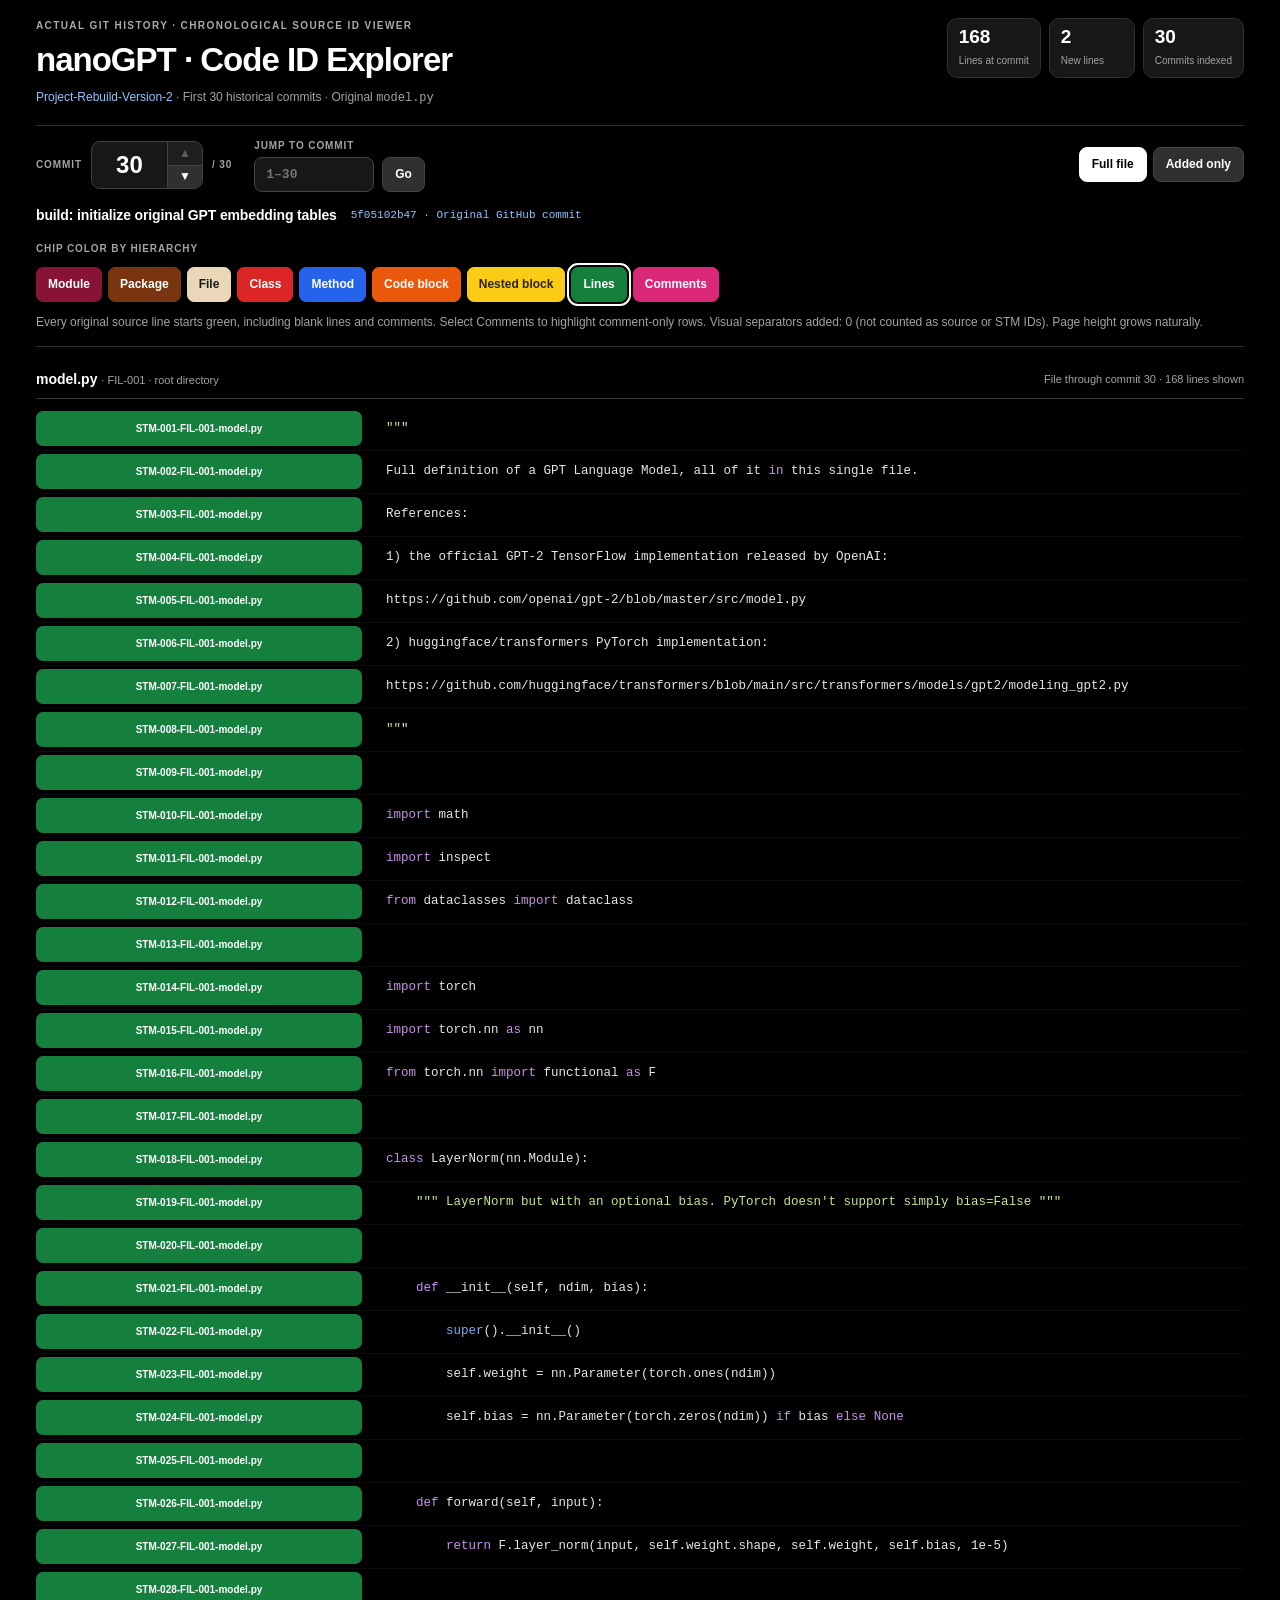
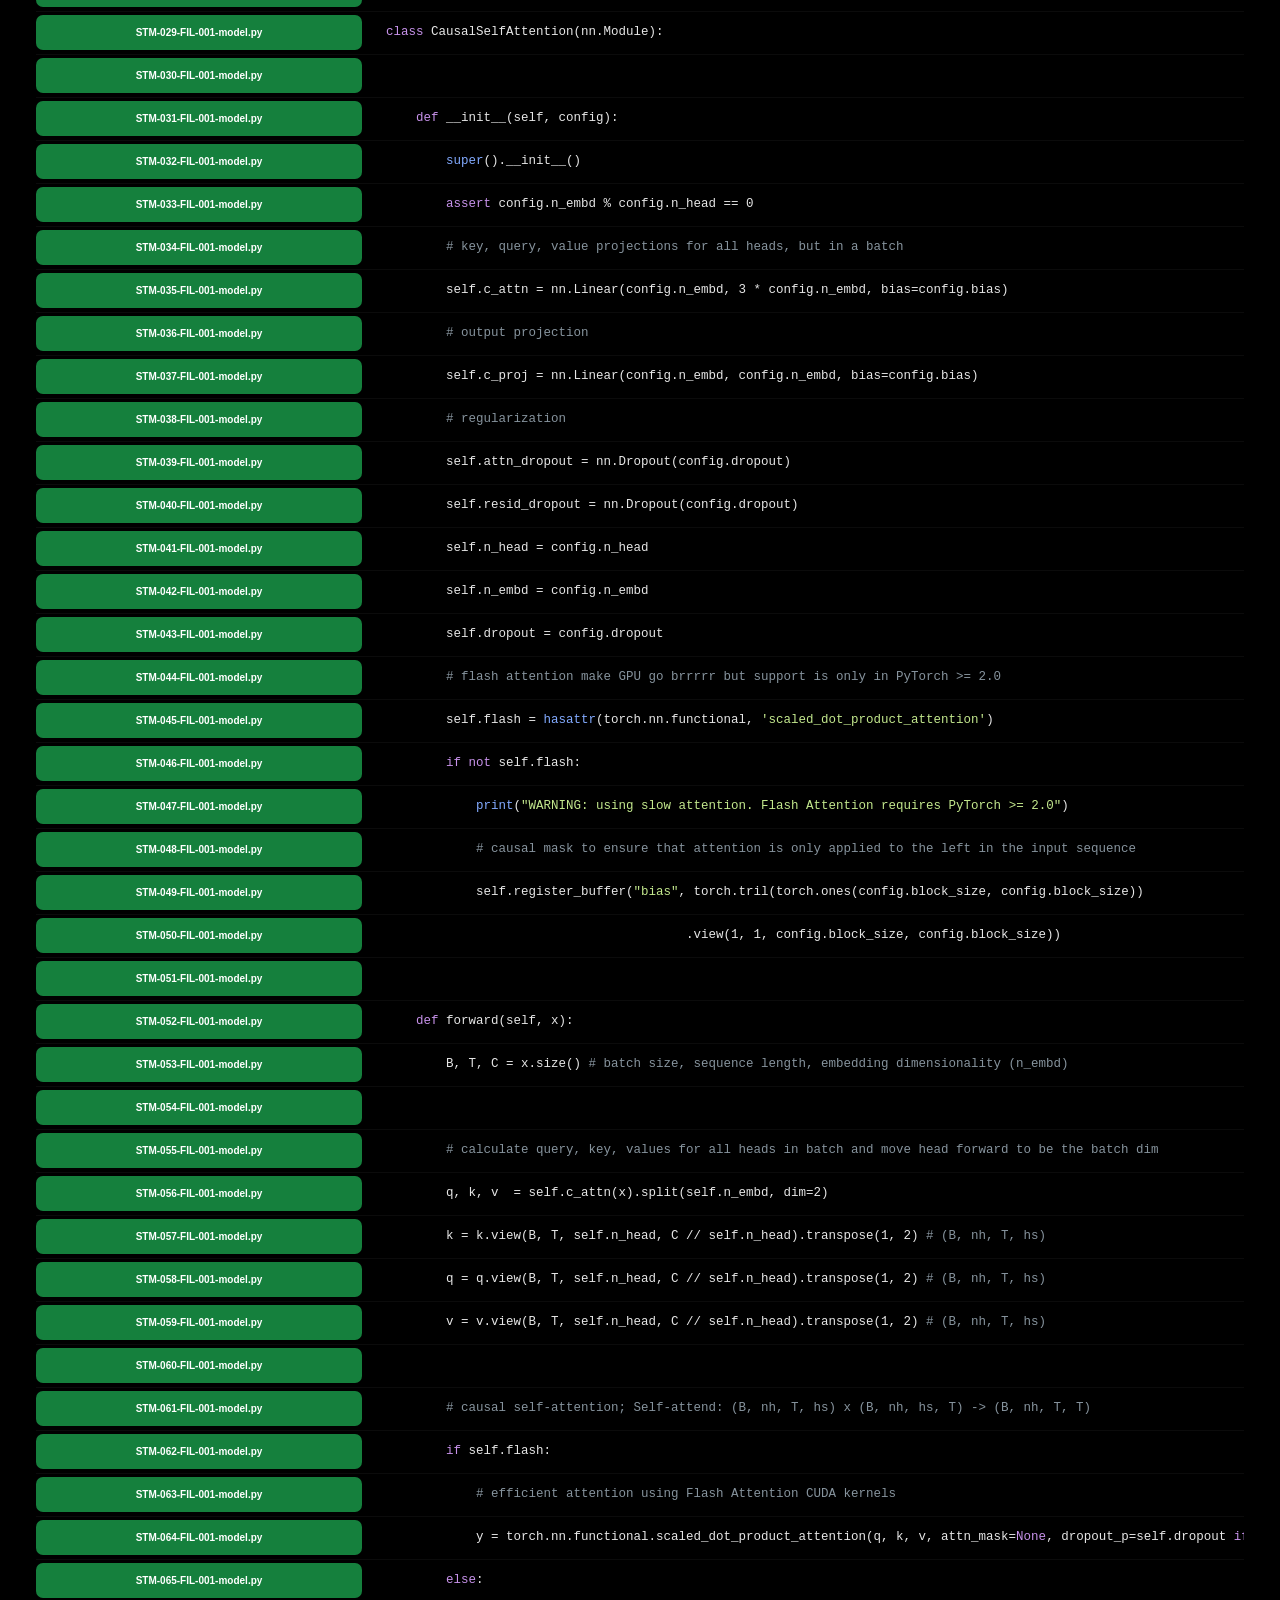
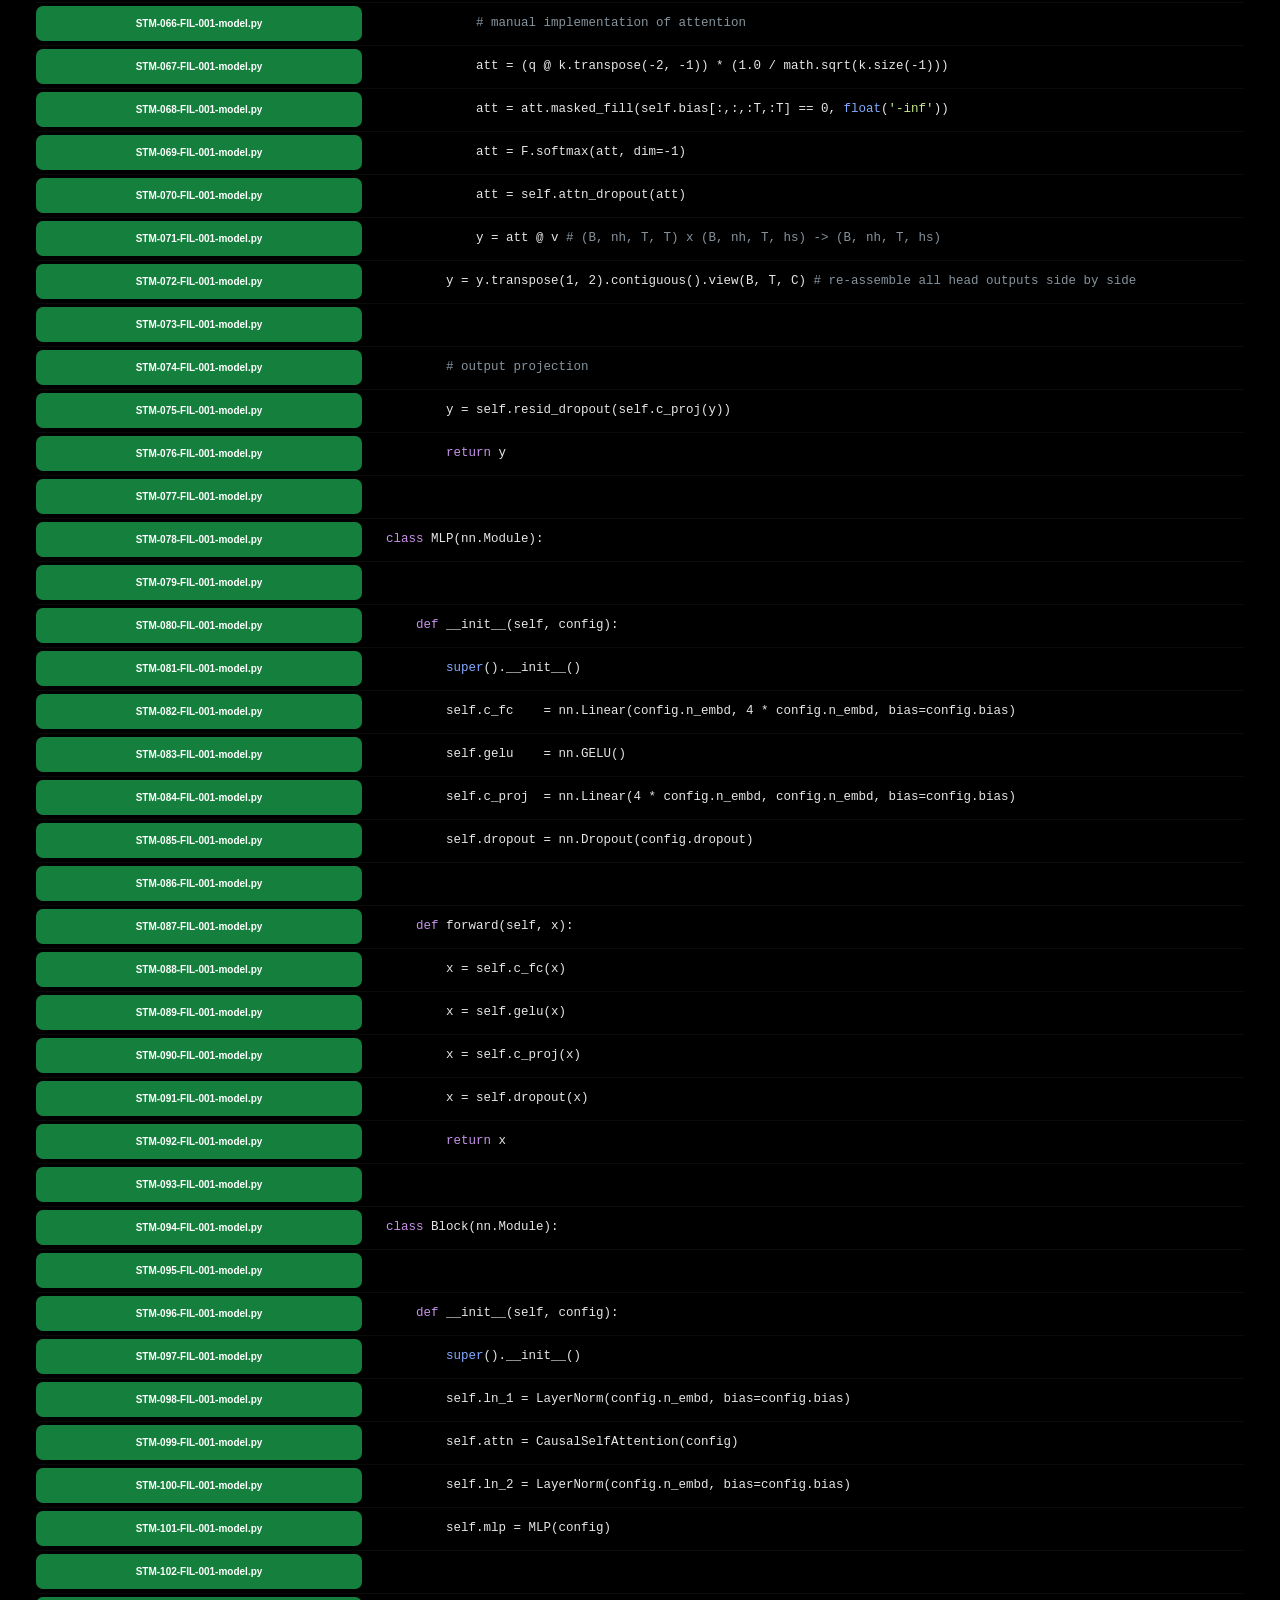
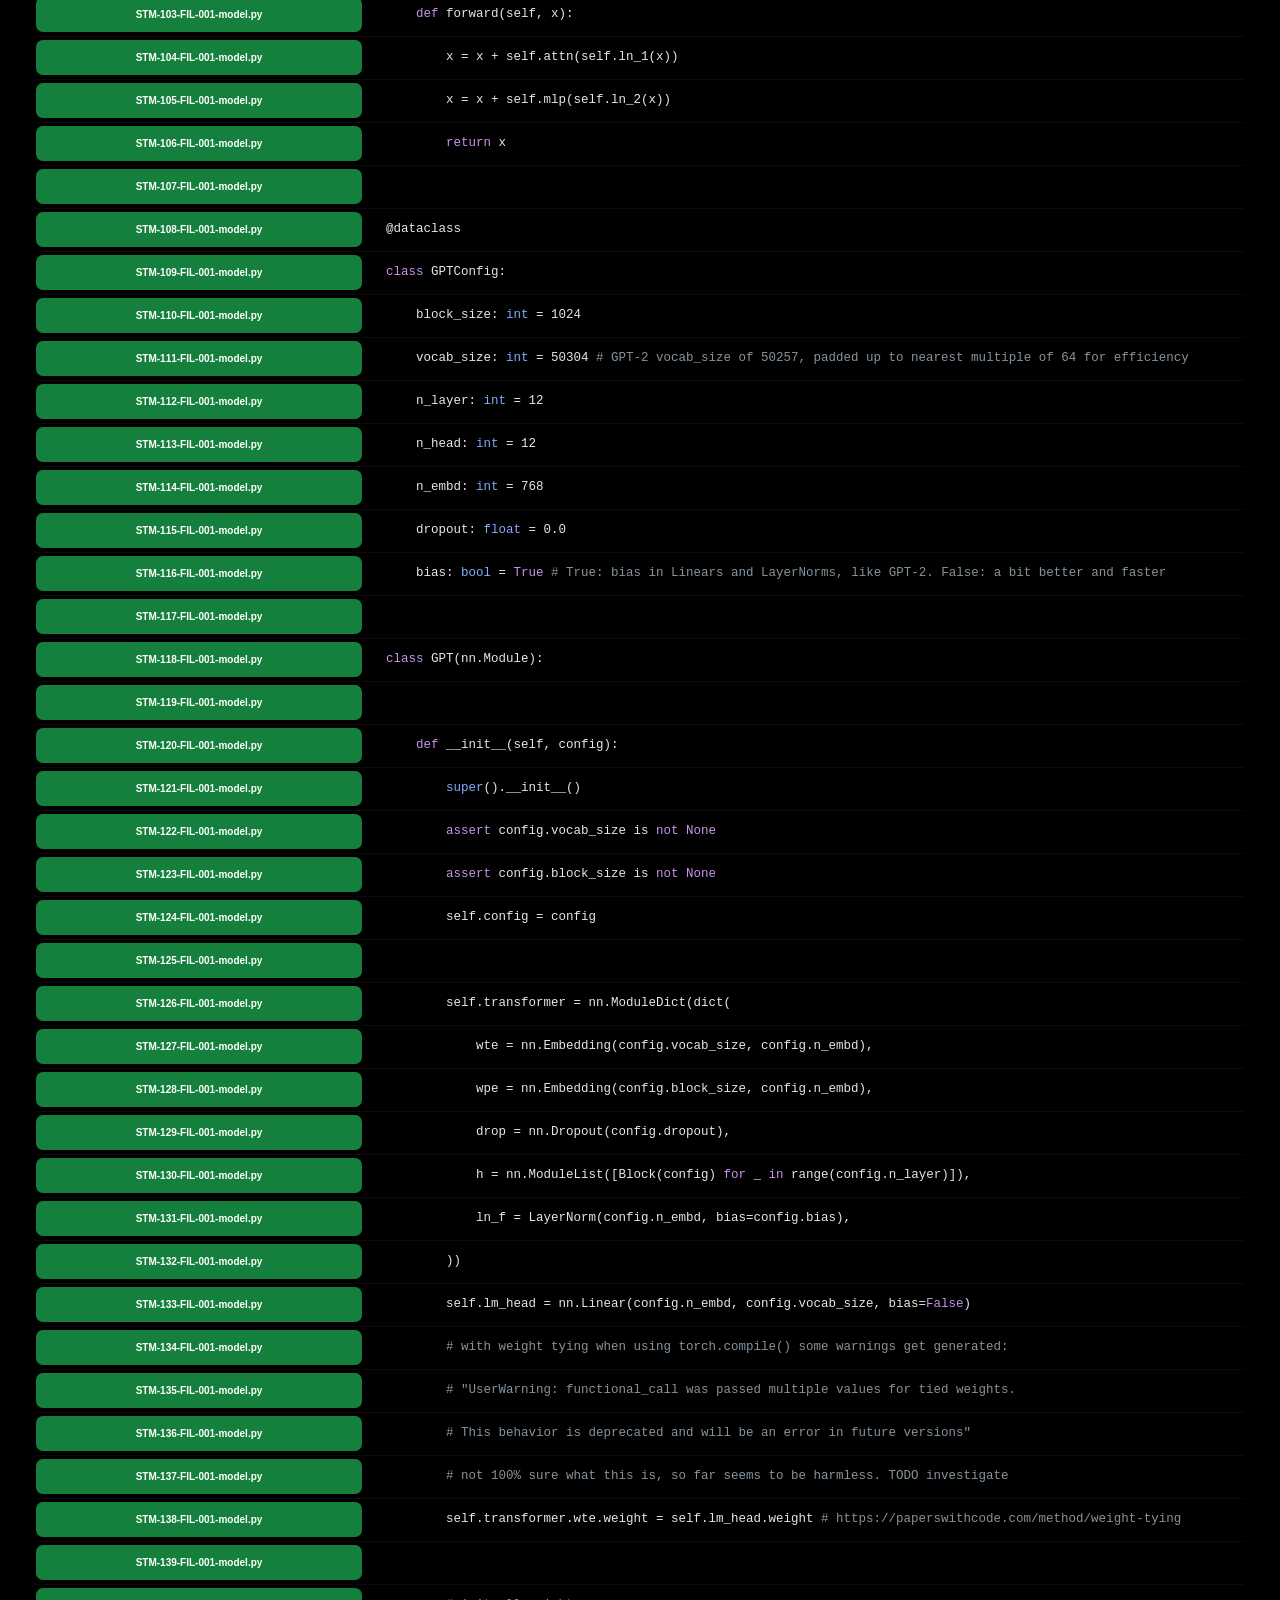
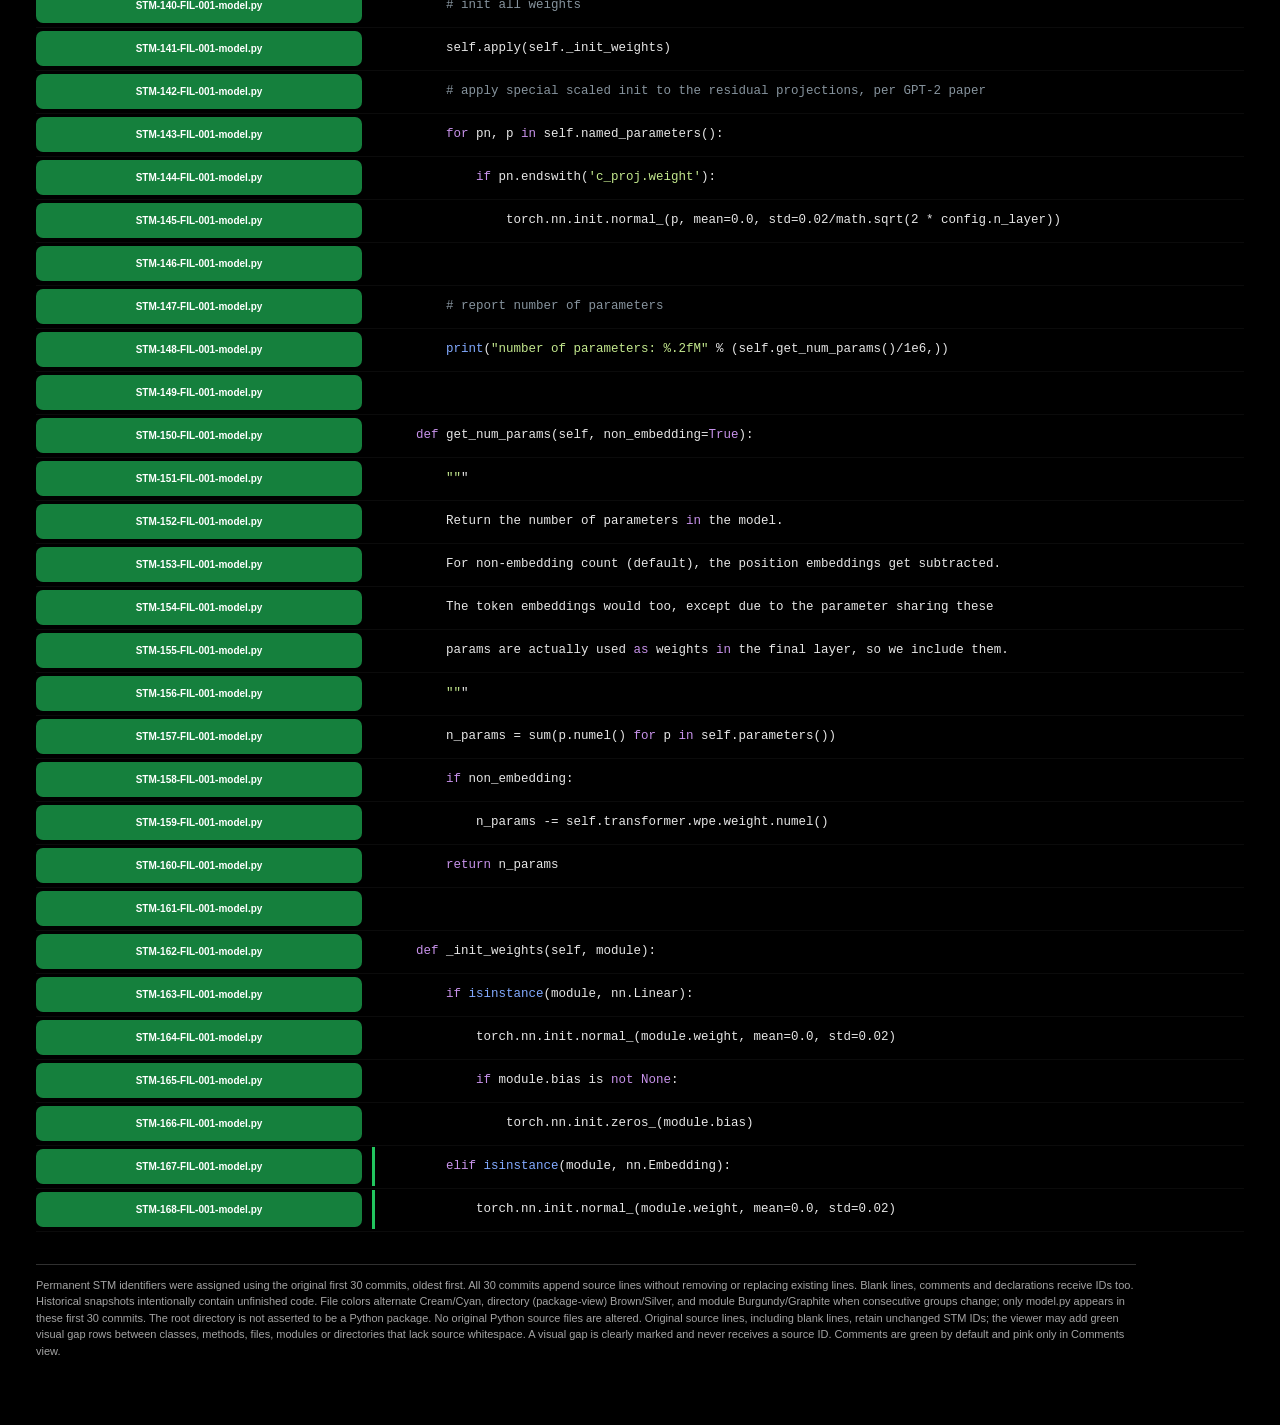
==== commit-id-demo/index.html @ ed1f2ec3 "demo: keep empty and default comment lines green; insert source-safe visual spacing at hierarchy bou" ====
<!doctype html>
<html lang="en"><head><meta charset="utf-8"><meta name="viewport" content="width=device-width,initial-scale=1">
<meta name="theme-color" content="#000000"><title>nanoGPT · First 30 commits · Code ID Explorer</title>
<style>
:root{color-scheme:dark;--bg:#000000;--panel:#171717;--button:#303030;--border:#383838;--muted:#A3A3A3;--text:#FFFFFF;
--class:#DC2626;--method:#2563EB;--block:#EA580C;--nested:#FACC15;--line:#15803D;--comment:#DB2777;
--file1:#EAD7B7;--file2:#06B6D4;--package1:#78350F;--package2:#94A3B8;--module1:#881337;--module2:#52525B}
*{box-sizing:border-box}html{scroll-behavior:auto}body{margin:0;background:var(--bg);color:var(--text);font:14px/1.5 Roboto,Arial,system-ui,sans-serif}
.page{max-width:1480px;margin:0 auto;padding:18px clamp(12px,3vw,36px) 56px}
h1{font-size:clamp(23px,3.6vw,33px);letter-spacing:-.03em;margin:2px 0 3px}
.eyebrow{text-transform:uppercase;letter-spacing:.14em;color:#aaa;font-size:10px;font-weight:750}
.head{display:flex;justify-content:space-between;align-items:flex-start;gap:15px;flex-wrap:wrap}
.subtitle{font-size:12px;color:#a3a3a3;margin:0}a{color:#93c5fd;text-decoration:none}a:hover{text-decoration:underline}
.stats{display:flex;gap:8px;flex-wrap:wrap}.stat{border:1px solid #303030;background:#171717;padding:7px 11px;border-radius:10px;min-width:86px}
.stat b{display:block;font:750 19px/1.2 Roboto,Arial,sans-serif;font-variant-numeric:tabular-nums}.stat span{font-size:10px;color:#a3a3a3}
.navbar{margin-top:18px;padding:12px 0 14px;border-top:1px solid #303030;border-bottom:1px solid #303030}
.nav-top{display:flex;align-items:center;gap:16px 22px;flex-wrap:wrap}
.stepper{display:flex;gap:9px;align-items:center}
.section-label{text-transform:uppercase;color:#a3a3a3;font-size:10px;letter-spacing:.09em;font-weight:800}
.stepper-body{display:flex;align-items:center;background:#171717;border:1px solid #414141;border-radius:9px;overflow:hidden}
.commit-number{min-width:75px;text-align:center;font-weight:800;font-size:24px;font-variant-numeric:tabular-nums;line-height:1;padding:10px}
.stepper-buttons{display:flex;flex-direction:column;border-left:1px solid #414141}
button{font:650 12px/1.2 Roboto,Arial,system-ui,sans-serif;background:#303030;color:#fff;border:1px solid #454545;border-radius:8px;padding:9px 12px;min-height:35px;cursor:pointer}
button:hover:not(:disabled){filter:brightness(1.23)}
button:focus-visible,input:focus-visible,a:focus-visible{outline:2px solid #93c5fd;outline-offset:2px}
button:disabled{opacity:.3;cursor:not-allowed}
.stepper-buttons button{min-height:22px;height:23px;min-width:34px;border:0;border-radius:0;background:#303030;padding:0 7px;font-size:12px}
.stepper-buttons button+button{border-top:1px solid #454545}
.jump{display:flex;align-items:end;gap:8px;flex-wrap:wrap}
.jump-input-wrap{display:flex;flex-direction:column;gap:4px}
.jump input{width:120px;background:#171717;border:1px solid #454545;color:#fff;border-radius:8px;padding:9px 11px;font:600 13px ui-monospace,SFMono-Regular,Consolas,monospace;min-height:35px}
.nav-modes{display:flex;gap:6px;margin-left:auto;flex-wrap:wrap}
.mode[aria-pressed="true"]{background:#fff;color:#000;border-color:#fff}
.context{display:flex;align-items:center;gap:8px 14px;flex-wrap:wrap;margin-top:13px}
.commit-title{font-weight:750;font-size:14px;letter-spacing:-.01em}
.hash{font:11px/1.3 ui-monospace,SFMono-Regular,Consolas,monospace}
.levels{display:flex;gap:6px;flex-wrap:wrap;margin-top:11px}
.level{--c:#15803D;background:var(--c);color:var(--fg,#fff);border-color:var(--c);white-space:nowrap;padding:8px 11px;border-radius:7px}
.level[aria-pressed="true"]{outline:2px solid #fff;outline-offset:2px}
.hint{color:#a3a3a3;font-size:12px;margin:12px 0 0;line-height:1.45;min-height:18px}
.source-heading{display:flex;align-items:center;justify-content:space-between;flex-wrap:wrap;gap:12px;border-bottom:1px solid #383838;padding:18px 0 8px;margin-top:4px}
.source-heading strong{font-size:14px}.source-heading .muted{font-size:11px;color:#a3a3a3}
.code-frame{width:100%;overflow-x:auto;overflow-y:visible;scrollbar-color:#5b5b5b #111}
.code-grid{min-width:930px;padding:9px 0 12px}
.code-row{display:grid;grid-template-columns:336px minmax(570px,1fr);align-items:center;min-height:43px;border-bottom:1px solid rgba(255,255,255,.042)}
.code-row:hover{background:#101010}.display-gap .chip{min-height:24px;opacity:.75}.display-gap .label{font-size:9px}.display-gap{min-height:29px}
.code-row.changed .source-code{box-shadow:inset 3px 0 #22c55e}
.chip-cell{position:sticky;left:0;z-index:1;background:#000;padding:2px 10px 2px 0}
.code-row:hover .chip-cell{background:#101010}
.chip{background:var(--chip-bg,#15803D);color:var(--chip-fg,#fff);border-radius:7px;min-height:35px;display:flex;flex-direction:column;align-items:center;justify-content:center;text-align:center;gap:1px;padding:5px 7px;width:100%;max-width:326px}
.chip .id{font:700 10px/1.3 Roboto,Arial,system-ui,sans-serif;white-space:nowrap}
.chip .label{font:800 9.5px/1.25 Roboto,Arial,system-ui,sans-serif;overflow:hidden;text-overflow:ellipsis;white-space:nowrap;max-width:100%;letter-spacing:.01em}
.source-code{white-space:pre;tab-size:4;min-width:max-content;padding:8px 14px;font:12.5px/1.8 'JetBrains Mono','Fira Code',Consolas,'Liberation Mono',monospace;color:#e6e6e6}
.keyword{color:#c792ea}.string{color:#c3e88d}.comment-text{color:#86939d}.builtin{color:#82aaff}.number{color:#f78c6c}
.footer{font-size:11px;color:#a3a3a3;border-top:1px solid #303030;margin-top:20px;padding-top:12px;max-width:1100px}
@media(max-width:720px){
.page{padding:12px 10px 35px}.stat{min-width:78px}.nav-modes{margin-left:0}
.code-grid{min-width:830px}.code-row{grid-template-columns:276px minmax(550px,1fr)}
.chip{max-width:268px}.chip .id{font-size:8.8px}.source-code{font-size:11.5px}.jump input{width:104px}
}</style></head>
<body><main class="page">
<header class="head"><div><div class="eyebrow">Actual Git history · Chronological source ID viewer</div>
<h1>nanoGPT · Code ID Explorer</h1>
<p class="subtitle"><a href="https://github.com/sabareeshrao/Project-Rebuild-Version-2" target="_blank" rel="noopener">Project-Rebuild-Version-2</a> · First 30 historical commits · Original <code>model.py</code></p></div>
<div class="stats"><div class="stat"><b id="total">168</b><span>Lines at commit</span></div><div class="stat"><b id="added-stat">2</b><span>New lines</span></div><div class="stat"><b>30</b><span>Commits indexed</span></div></div></header>
<section class="navbar" aria-label="Commit and hierarchy navigation">
<div class="nav-top">
<div class="stepper"><span class="section-label">Commit</span><div class="stepper-body">
<div id="commit-number" class="commit-number" aria-live="polite">30</div>
<div class="stepper-buttons"><button id="up" aria-label="Next commit" title="Next commit">▲</button><button id="down" aria-label="Previous commit" title="Previous commit">▼</button></div>
</div><span class="section-label">/ 30</span></div>
<form id="jump-form" class="jump"><div class="jump-input-wrap"><label for="jump-input" class="section-label">Jump to commit</label>
<input id="jump-input" type="number" min="1" max="30" step="1" placeholder="1–30" inputmode="numeric" required></div>
<button type="submit">Go</button></form>
<div class="nav-modes"><button class="mode" id="full" aria-pressed="true">Full file</button><button class="mode" id="added" aria-pressed="false">Added only</button></div>
</div>
<div class="context"><span class="commit-title" id="commit-title"></span><a id="commit-sha" class="hash" target="_blank" rel="noopener"></a></div>
<div class="section-label" style="margin-top:15px">CHIP COLOR BY HIERARCHY</div>
<div id="levels" class="levels">
<button class="level" data-kind="module" style="--c:#881337" aria-pressed="false">Module</button>
<button class="level" data-kind="package" style="--c:#78350F" aria-pressed="false">Package</button>
<button class="level" data-kind="file" style="--c:#EAD7B7;--fg:#171717" aria-pressed="false">File</button>
<button class="level" data-kind="class" style="--c:#DC2626" aria-pressed="false">Class</button>
<button class="level" data-kind="method" style="--c:#2563EB" aria-pressed="false">Method</button>
<button class="level" data-kind="block" style="--c:#EA580C" aria-pressed="false">Code block</button>
<button class="level" data-kind="nested" style="--c:#FACC15;--fg:#302400" aria-pressed="false">Nested block</button>
<button class="level" data-kind="line" style="--c:#15803D" aria-pressed="true">Lines</button>
<button class="level" data-kind="comment" style="--c:#DB2777" aria-pressed="false">Comments</button></div>
<p class="hint" id="hint" aria-live="polite"></p>
</section>
<section aria-label="Historical source code">
<div class="source-heading"><div><strong>model.py</strong> <span class="muted">· FIL-001 · root directory</span></div>
<span class="muted" id="source-status"></span></div>
<div class="code-frame" id="code-frame"><div class="code-grid" id="code-grid"></div></div>
</section>
<p class="footer">Permanent STM identifiers were assigned using the original first 30 commits, oldest first. All 30 commits append source lines without removing or replacing existing lines. Blank lines, comments and declarations receive IDs too. Historical snapshots intentionally contain unfinished code. File colors alternate Cream/Cyan, directory (package-view) Brown/Silver, and module Burgundy/Graphite when consecutive groups change; only model.py appears in these first 30 commits. The root directory is not asserted to be a Python package. No original Python source files are altered. Original source lines, including blank lines, retain unchanged STM IDs; the viewer may add green visual gap rows between classes, methods, files, modules or directories that lack source whitespace. A visual gap is clearly marked and never receives a source ID. Comments are green by default and pink only in Comments view.</p>
</main><script id="historical-source" type="application/json">{"repo":"sabareeshrao/Project-Rebuild-Version-2","file":"model.py","fileId":"FIL-001","commits":[{"n":1,"sha":"cac2c626c007c5a5bb298f001a9efa7091a313ca","title":"start original nanoGPT model module header","message":"build: start original nanoGPT model module header","added":8,"total":8,"url":"https://github.com/sabareeshrao/Project-Rebuild-Version-2/commit/cac2c626c007c5a5bb298f001a9efa7091a313ca"},{"n":2,"sha":"1b0b2d229884d905b7c736112345c520f2250a34","title":"introduce original GPT model imports","message":"build: introduce original GPT model imports","added":8,"total":16,"url":"https://github.com/sabareeshrao/Project-Rebuild-Version-2/commit/1b0b2d229884d905b7c736112345c520f2250a34"},{"n":3,"sha":"7515b19bf95404294b3ca6a6ab0b22d829fff7df","title":"declare original optional-bias LayerNorm","message":"build: declare original optional-bias LayerNorm","added":4,"total":20,"url":"https://github.com/sabareeshrao/Project-Rebuild-Version-2/commit/7515b19bf95404294b3ca6a6ab0b22d829fff7df"},{"n":4,"sha":"ac18d044565fa9cd11f10ff88b5e9395a979bf9e","title":"initialize learnable LayerNorm scale and bias","message":"build: initialize learnable LayerNorm scale and bias","added":4,"total":24,"url":"https://github.com/sabareeshrao/Project-Rebuild-Version-2/commit/ac18d044565fa9cd11f10ff88b5e9395a979bf9e"},{"n":5,"sha":"feb101a3c891690892790bc0c362cb1666c2a385","title":"complete original LayerNorm forward calculation","message":"build: complete original LayerNorm forward calculation","added":3,"total":27,"url":"https://github.com/sabareeshrao/Project-Rebuild-Version-2/commit/feb101a3c891690892790bc0c362cb1666c2a385"},{"n":6,"sha":"9db19cfc88373aba66663b88f453121a8d58c4b1","title":"declare original causal self-attention projections","message":"build: declare original causal self-attention projections","added":6,"total":33,"url":"https://github.com/sabareeshrao/Project-Rebuild-Version-2/commit/9db19cfc88373aba66663b88f453121a8d58c4b1"},{"n":7,"sha":"cb6a068138863bda2adf018d727588fd11e19cc6","title":"configure packed QKV and output projection","message":"build: configure packed QKV and output projection","added":4,"total":37,"url":"https://github.com/sabareeshrao/Project-Rebuild-Version-2/commit/cb6a068138863bda2adf018d727588fd11e19cc6"},{"n":8,"sha":"596e8c5dfc066e3a9b90245c9db3e2f1c7b73731","title":"configure attention dropout and head metadata","message":"build: configure attention dropout and head metadata","added":6,"total":43,"url":"https://github.com/sabareeshrao/Project-Rebuild-Version-2/commit/596e8c5dfc066e3a9b90245c9db3e2f1c7b73731"},{"n":9,"sha":"1143003f280676a06cf33ea738d9f5070024244d","title":"detect PyTorch scaled dot-product attention","message":"build: detect PyTorch scaled dot-product attention","added":2,"total":45,"url":"https://github.com/sabareeshrao/Project-Rebuild-Version-2/commit/1143003f280676a06cf33ea738d9f5070024244d"},{"n":10,"sha":"03f761745efe3006334eab8f1bd8af02062891a3","title":"register original manual causal mask fallback","message":"build: register original manual causal mask fallback","added":5,"total":50,"url":"https://github.com/sabareeshrao/Project-Rebuild-Version-2/commit/03f761745efe3006334eab8f1bd8af02062891a3"},{"n":11,"sha":"804c657b5c8f1bb5df5909b0fd67437a30dd5236","title":"start original causal attention forward pass","message":"build: start original causal attention forward pass","added":4,"total":54,"url":"https://github.com/sabareeshrao/Project-Rebuild-Version-2/commit/804c657b5c8f1bb5df5909b0fd67437a30dd5236"},{"n":12,"sha":"42288e37d76d41404f0173056b664493f64f39e8","title":"split QKV into individual attention heads","message":"build: split QKV into individual attention heads","added":6,"total":60,"url":"https://github.com/sabareeshrao/Project-Rebuild-Version-2/commit/42288e37d76d41404f0173056b664493f64f39e8"},{"n":13,"sha":"e7e9d63f05aba8ec8fb2fc63de0634bcbf7fc7f3","title":"apply causal scaled dot-product attention","message":"build: apply causal scaled dot-product attention","added":4,"total":64,"url":"https://github.com/sabareeshrao/Project-Rebuild-Version-2/commit/e7e9d63f05aba8ec8fb2fc63de0634bcbf7fc7f3"},{"n":14,"sha":"915dae9f834f6787c6c9de34b8261ad0f872c452","title":"implement original manual attention fallback","message":"build: implement original manual attention fallback","added":7,"total":71,"url":"https://github.com/sabareeshrao/Project-Rebuild-Version-2/commit/915dae9f834f6787c6c9de34b8261ad0f872c452"},{"n":15,"sha":"af0f71fda3840a543379f9e075d032a77d5380f1","title":"combine attention heads and output projection","message":"build: combine attention heads and output projection","added":5,"total":76,"url":"https://github.com/sabareeshrao/Project-Rebuild-Version-2/commit/af0f71fda3840a543379f9e075d032a77d5380f1"},{"n":16,"sha":"af508e60e993883b8991763ab189fa9743b2ef68","title":"introduce original GPT feed-forward expansion","message":"build: introduce original GPT feed-forward expansion","added":6,"total":82,"url":"https://github.com/sabareeshrao/Project-Rebuild-Version-2/commit/af508e60e993883b8991763ab189fa9743b2ef68"},{"n":17,"sha":"279441476aafb713c0bc1714dd3342c347ff8cc6","title":"configure GELU projection and residual dropout","message":"build: configure GELU projection and residual dropout","added":3,"total":85,"url":"https://github.com/sabareeshrao/Project-Rebuild-Version-2/commit/279441476aafb713c0bc1714dd3342c347ff8cc6"},{"n":18,"sha":"0b0ca1bb0b2d493e7eaa7ac55ff94bd27feecc52","title":"complete original GPT MLP forward pass","message":"build: complete original GPT MLP forward pass","added":7,"total":92,"url":"https://github.com/sabareeshrao/Project-Rebuild-Version-2/commit/0b0ca1bb0b2d493e7eaa7ac55ff94bd27feecc52"},{"n":19,"sha":"df5a6ba78e145417f78dd84031ca4916976fdebc","title":"assemble pre-normalized transformer attention block","message":"build: assemble pre-normalized transformer attention block","added":7,"total":99,"url":"https://github.com/sabareeshrao/Project-Rebuild-Version-2/commit/df5a6ba78e145417f78dd84031ca4916976fdebc"},{"n":20,"sha":"bccb7b302de8c395cb99ebfc6b0d8730aead2b23","title":"complete original residual transformer block","message":"build: complete original residual transformer block","added":7,"total":106,"url":"https://github.com/sabareeshrao/Project-Rebuild-Version-2/commit/bccb7b302de8c395cb99ebfc6b0d8730aead2b23"},{"n":21,"sha":"c930821239e049ffd06ce30a4d883bc7d266c0e0","title":"declare original GPT hyperparameter dataclass","message":"build: declare original GPT hyperparameter dataclass","added":10,"total":116,"url":"https://github.com/sabareeshrao/Project-Rebuild-Version-2/commit/c930821239e049ffd06ce30a4d883bc7d266c0e0"},{"n":22,"sha":"4f30c0e266202b2bf2d5f8e6203276e1f37a324a","title":"introduce original GPT model container","message":"build: introduce original GPT model container","added":8,"total":124,"url":"https://github.com/sabareeshrao/Project-Rebuild-Version-2/commit/4f30c0e266202b2bf2d5f8e6203276e1f37a324a"},{"n":23,"sha":"14ff811954741b57322f47f423ddbd7a9bffaf8f","title":"assemble embeddings transformer blocks and normalization","message":"build: assemble embeddings transformer blocks and normalization","added":8,"total":132,"url":"https://github.com/sabareeshrao/Project-Rebuild-Version-2/commit/14ff811954741b57322f47f423ddbd7a9bffaf8f"},{"n":24,"sha":"b7269301fa3c7231241862244ed2335b8eed8e2d","title":"tie original token embedding and output projection weights","message":"build: tie original token embedding and output projection weights","added":6,"total":138,"url":"https://github.com/sabareeshrao/Project-Rebuild-Version-2/commit/b7269301fa3c7231241862244ed2335b8eed8e2d"},{"n":25,"sha":"5010ef5f3e376575ed6fc2ee6f7f158af7a8aad5","title":"initialize original GPT residual projection weights","message":"build: initialize original GPT residual projection weights","added":7,"total":145,"url":"https://github.com/sabareeshrao/Project-Rebuild-Version-2/commit/5010ef5f3e376575ed6fc2ee6f7f158af7a8aad5"},{"n":26,"sha":"dfdcb6c970d8985c9edb82ff2971aebbae8172c9","title":"report original model parameter count","message":"build: report original model parameter count","added":3,"total":148,"url":"https://github.com/sabareeshrao/Project-Rebuild-Version-2/commit/dfdcb6c970d8985c9edb82ff2971aebbae8172c9"},{"n":27,"sha":"ee3a8af0098613bd6cbd8c65954211a5d2ef4b5b","title":"document original GPT parameter count calculation","message":"build: document original GPT parameter count calculation","added":8,"total":156,"url":"https://github.com/sabareeshrao/Project-Rebuild-Version-2/commit/ee3a8af0098613bd6cbd8c65954211a5d2ef4b5b"},{"n":28,"sha":"c10bbb83f5a3111e763a888dff17484207485247","title":"count GPT parameters excluding positional embeddings","message":"build: count GPT parameters excluding positional embeddings","added":4,"total":160,"url":"https://github.com/sabareeshrao/Project-Rebuild-Version-2/commit/c10bbb83f5a3111e763a888dff17484207485247"},{"n":29,"sha":"79d614d152cc9d4a076adf41214667438670887a","title":"initialize linear layer weights and optional biases","message":"build: initialize linear layer weights and optional biases","added":6,"total":166,"url":"https://github.com/sabareeshrao/Project-Rebuild-Version-2/commit/79d614d152cc9d4a076adf41214667438670887a"},{"n":30,"sha":"5f05102b47878b6f367b648613a5aef68f14122f","title":"initialize original GPT embedding tables","message":"build: initialize original GPT embedding tables","added":2,"total":168,"url":"https://github.com/sabareeshrao/Project-Rebuild-Version-2/commit/5f05102b47878b6f367b648613a5aef68f14122f"}],"lines":[{"n":1,"text":"\"\"\"","firstCommit":1,"id":"STM-001-FIL-001-model.py","file":"model.py","fileId":"FIL-001","module":"model","moduleId":"MOD-001","directory":"(repository root)","directoryId":"DIR-001"},{"n":2,"text":"Full definition of a GPT Language Model, all of it in this single file.","firstCommit":1,"id":"STM-002-FIL-001-model.py","file":"model.py","fileId":"FIL-001","module":"model","moduleId":"MOD-001","directory":"(repository root)","directoryId":"DIR-001"},{"n":3,"text":"References:","firstCommit":1,"id":"STM-003-FIL-001-model.py","file":"model.py","fileId":"FIL-001","module":"model","moduleId":"MOD-001","directory":"(repository root)","directoryId":"DIR-001"},{"n":4,"text":"1) the official GPT-2 TensorFlow implementation released by OpenAI:","firstCommit":1,"id":"STM-004-FIL-001-model.py","file":"model.py","fileId":"FIL-001","module":"model","moduleId":"MOD-001","directory":"(repository root)","directoryId":"DIR-001"},{"n":5,"text":"https://github.com/openai/gpt-2/blob/master/src/model.py","firstCommit":1,"id":"STM-005-FIL-001-model.py","file":"model.py","fileId":"FIL-001","module":"model","moduleId":"MOD-001","directory":"(repository root)","directoryId":"DIR-001"},{"n":6,"text":"2) huggingface/transformers PyTorch implementation:","firstCommit":1,"id":"STM-006-FIL-001-model.py","file":"model.py","fileId":"FIL-001","module":"model","moduleId":"MOD-001","directory":"(repository root)","directoryId":"DIR-001"},{"n":7,"text":"https://github.com/huggingface/transformers/blob/main/src/transformers/models/gpt2/modeling_gpt2.py","firstCommit":1,"id":"STM-007-FIL-001-model.py","file":"model.py","fileId":"FIL-001","module":"model","moduleId":"MOD-001","directory":"(repository root)","directoryId":"DIR-001"},{"n":8,"text":"\"\"\"","firstCommit":1,"id":"STM-008-FIL-001-model.py","file":"model.py","fileId":"FIL-001","module":"model","moduleId":"MOD-001","directory":"(repository root)","directoryId":"DIR-001"},{"n":9,"text":"","firstCommit":2,"id":"STM-009-FIL-001-model.py","file":"model.py","fileId":"FIL-001","module":"model","moduleId":"MOD-001","directory":"(repository root)","directoryId":"DIR-001"},{"n":10,"text":"import math","firstCommit":2,"id":"STM-010-FIL-001-model.py","file":"model.py","fileId":"FIL-001","module":"model","moduleId":"MOD-001","directory":"(repository root)","directoryId":"DIR-001"},{"n":11,"text":"import inspect","firstCommit":2,"id":"STM-011-FIL-001-model.py","file":"model.py","fileId":"FIL-001","module":"model","moduleId":"MOD-001","directory":"(repository root)","directoryId":"DIR-001"},{"n":12,"text":"from dataclasses import dataclass","firstCommit":2,"id":"STM-012-FIL-001-model.py","file":"model.py","fileId":"FIL-001","module":"model","moduleId":"MOD-001","directory":"(repository root)","directoryId":"DIR-001"},{"n":13,"text":"","firstCommit":2,"id":"STM-013-FIL-001-model.py","file":"model.py","fileId":"FIL-001","module":"model","moduleId":"MOD-001","directory":"(repository root)","directoryId":"DIR-001"},{"n":14,"text":"import torch","firstCommit":2,"id":"STM-014-FIL-001-model.py","file":"model.py","fileId":"FIL-001","module":"model","moduleId":"MOD-001","directory":"(repository root)","directoryId":"DIR-001"},{"n":15,"text":"import torch.nn as nn","firstCommit":2,"id":"STM-015-FIL-001-model.py","file":"model.py","fileId":"FIL-001","module":"model","moduleId":"MOD-001","directory":"(repository root)","directoryId":"DIR-001"},{"n":16,"text":"from torch.nn import functional as F","firstCommit":2,"id":"STM-016-FIL-001-model.py","file":"model.py","fileId":"FIL-001","module":"model","moduleId":"MOD-001","directory":"(repository root)","directoryId":"DIR-001"},{"n":17,"text":"","firstCommit":3,"id":"STM-017-FIL-001-model.py","file":"model.py","fileId":"FIL-001","module":"model","moduleId":"MOD-001","directory":"(repository root)","directoryId":"DIR-001"},{"n":18,"text":"class LayerNorm(nn.Module):","firstCommit":3,"id":"STM-018-FIL-001-model.py","file":"model.py","fileId":"FIL-001","module":"model","moduleId":"MOD-001","directory":"(repository root)","directoryId":"DIR-001"},{"n":19,"text":"    \"\"\" LayerNorm but with an optional bias. PyTorch doesn't support simply bias=False \"\"\"","firstCommit":3,"id":"STM-019-FIL-001-model.py","file":"model.py","fileId":"FIL-001","module":"model","moduleId":"MOD-001","directory":"(repository root)","directoryId":"DIR-001"},{"n":20,"text":"","firstCommit":3,"id":"STM-020-FIL-001-model.py","file":"model.py","fileId":"FIL-001","module":"model","moduleId":"MOD-001","directory":"(repository root)","directoryId":"DIR-001"},{"n":21,"text":"    def __init__(self, ndim, bias):","firstCommit":4,"id":"STM-021-FIL-001-model.py","file":"model.py","fileId":"FIL-001","module":"model","moduleId":"MOD-001","directory":"(repository root)","directoryId":"DIR-001"},{"n":22,"text":"        super().__init__()","firstCommit":4,"id":"STM-022-FIL-001-model.py","file":"model.py","fileId":"FIL-001","module":"model","moduleId":"MOD-001","directory":"(repository root)","directoryId":"DIR-001"},{"n":23,"text":"        self.weight = nn.Parameter(torch.ones(ndim))","firstCommit":4,"id":"STM-023-FIL-001-model.py","file":"model.py","fileId":"FIL-001","module":"model","moduleId":"MOD-001","directory":"(repository root)","directoryId":"DIR-001"},{"n":24,"text":"        self.bias = nn.Parameter(torch.zeros(ndim)) if bias else None","firstCommit":4,"id":"STM-024-FIL-001-model.py","file":"model.py","fileId":"FIL-001","module":"model","moduleId":"MOD-001","directory":"(repository root)","directoryId":"DIR-001"},{"n":25,"text":"","firstCommit":5,"id":"STM-025-FIL-001-model.py","file":"model.py","fileId":"FIL-001","module":"model","moduleId":"MOD-001","directory":"(repository root)","directoryId":"DIR-001"},{"n":26,"text":"    def forward(self, input):","firstCommit":5,"id":"STM-026-FIL-001-model.py","file":"model.py","fileId":"FIL-001","module":"model","moduleId":"MOD-001","directory":"(repository root)","directoryId":"DIR-001"},{"n":27,"text":"        return F.layer_norm(input, self.weight.shape, self.weight, self.bias, 1e-5)","firstCommit":5,"id":"STM-027-FIL-001-model.py","file":"model.py","fileId":"FIL-001","module":"model","moduleId":"MOD-001","directory":"(repository root)","directoryId":"DIR-001"},{"n":28,"text":"","firstCommit":6,"id":"STM-028-FIL-001-model.py","file":"model.py","fileId":"FIL-001","module":"model","moduleId":"MOD-001","directory":"(repository root)","directoryId":"DIR-001"},{"n":29,"text":"class CausalSelfAttention(nn.Module):","firstCommit":6,"id":"STM-029-FIL-001-model.py","file":"model.py","fileId":"FIL-001","module":"model","moduleId":"MOD-001","directory":"(repository root)","directoryId":"DIR-001"},{"n":30,"text":"","firstCommit":6,"id":"STM-030-FIL-001-model.py","file":"model.py","fileId":"FIL-001","module":"model","moduleId":"MOD-001","directory":"(repository root)","directoryId":"DIR-001"},{"n":31,"text":"    def __init__(self, config):","firstCommit":6,"id":"STM-031-FIL-001-model.py","file":"model.py","fileId":"FIL-001","module":"model","moduleId":"MOD-001","directory":"(repository root)","directoryId":"DIR-001"},{"n":32,"text":"        super().__init__()","firstCommit":6,"id":"STM-032-FIL-001-model.py","file":"model.py","fileId":"FIL-001","module":"model","moduleId":"MOD-001","directory":"(repository root)","directoryId":"DIR-001"},{"n":33,"text":"        assert config.n_embd % config.n_head == 0","firstCommit":6,"id":"STM-033-FIL-001-model.py","file":"model.py","fileId":"FIL-001","module":"model","moduleId":"MOD-001","directory":"(repository root)","directoryId":"DIR-001"},{"n":34,"text":"        # key, query, value projections for all heads, but in a batch","firstCommit":7,"id":"STM-034-FIL-001-model.py","file":"model.py","fileId":"FIL-001","module":"model","moduleId":"MOD-001","directory":"(repository root)","directoryId":"DIR-001"},{"n":35,"text":"        self.c_attn = nn.Linear(config.n_embd, 3 * config.n_embd, bias=config.bias)","firstCommit":7,"id":"STM-035-FIL-001-model.py","file":"model.py","fileId":"FIL-001","module":"model","moduleId":"MOD-001","directory":"(repository root)","directoryId":"DIR-001"},{"n":36,"text":"        # output projection","firstCommit":7,"id":"STM-036-FIL-001-model.py","file":"model.py","fileId":"FIL-001","module":"model","moduleId":"MOD-001","directory":"(repository root)","directoryId":"DIR-001"},{"n":37,"text":"        self.c_proj = nn.Linear(config.n_embd, config.n_embd, bias=config.bias)","firstCommit":7,"id":"STM-037-FIL-001-model.py","file":"model.py","fileId":"FIL-001","module":"model","moduleId":"MOD-001","directory":"(repository root)","directoryId":"DIR-001"},{"n":38,"text":"        # regularization","firstCommit":8,"id":"STM-038-FIL-001-model.py","file":"model.py","fileId":"FIL-001","module":"model","moduleId":"MOD-001","directory":"(repository root)","directoryId":"DIR-001"},{"n":39,"text":"        self.attn_dropout = nn.Dropout(config.dropout)","firstCommit":8,"id":"STM-039-FIL-001-model.py","file":"model.py","fileId":"FIL-001","module":"model","moduleId":"MOD-001","directory":"(repository root)","directoryId":"DIR-001"},{"n":40,"text":"        self.resid_dropout = nn.Dropout(config.dropout)","firstCommit":8,"id":"STM-040-FIL-001-model.py","file":"model.py","fileId":"FIL-001","module":"model","moduleId":"MOD-001","directory":"(repository root)","directoryId":"DIR-001"},{"n":41,"text":"        self.n_head = config.n_head","firstCommit":8,"id":"STM-041-FIL-001-model.py","file":"model.py","fileId":"FIL-001","module":"model","moduleId":"MOD-001","directory":"(repository root)","directoryId":"DIR-001"},{"n":42,"text":"        self.n_embd = config.n_embd","firstCommit":8,"id":"STM-042-FIL-001-model.py","file":"model.py","fileId":"FIL-001","module":"model","moduleId":"MOD-001","directory":"(repository root)","directoryId":"DIR-001"},{"n":43,"text":"        self.dropout = config.dropout","firstCommit":8,"id":"STM-043-FIL-001-model.py","file":"model.py","fileId":"FIL-001","module":"model","moduleId":"MOD-001","directory":"(repository root)","directoryId":"DIR-001"},{"n":44,"text":"        # flash attention make GPU go brrrrr but support is only in PyTorch >= 2.0","firstCommit":9,"id":"STM-044-FIL-001-model.py","file":"model.py","fileId":"FIL-001","module":"model","moduleId":"MOD-001","directory":"(repository root)","directoryId":"DIR-001"},{"n":45,"text":"        self.flash = hasattr(torch.nn.functional, 'scaled_dot_product_attention')","firstCommit":9,"id":"STM-045-FIL-001-model.py","file":"model.py","fileId":"FIL-001","module":"model","moduleId":"MOD-001","directory":"(repository root)","directoryId":"DIR-001"},{"n":46,"text":"        if not self.flash:","firstCommit":10,"id":"STM-046-FIL-001-model.py","file":"model.py","fileId":"FIL-001","module":"model","moduleId":"MOD-001","directory":"(repository root)","directoryId":"DIR-001"},{"n":47,"text":"            print(\"WARNING: using slow attention. Flash Attention requires PyTorch >= 2.0\")","firstCommit":10,"id":"STM-047-FIL-001-model.py","file":"model.py","fileId":"FIL-001","module":"model","moduleId":"MOD-001","directory":"(repository root)","directoryId":"DIR-001"},{"n":48,"text":"            # causal mask to ensure that attention is only applied to the left in the input sequence","firstCommit":10,"id":"STM-048-FIL-001-model.py","file":"model.py","fileId":"FIL-001","module":"model","moduleId":"MOD-001","directory":"(repository root)","directoryId":"DIR-001"},{"n":49,"text":"            self.register_buffer(\"bias\", torch.tril(torch.ones(config.block_size, config.block_size))","firstCommit":10,"id":"STM-049-FIL-001-model.py","file":"model.py","fileId":"FIL-001","module":"model","moduleId":"MOD-001","directory":"(repository root)","directoryId":"DIR-001"},{"n":50,"text":"                                        .view(1, 1, config.block_size, config.block_size))","firstCommit":10,"id":"STM-050-FIL-001-model.py","file":"model.py","fileId":"FIL-001","module":"model","moduleId":"MOD-001","directory":"(repository root)","directoryId":"DIR-001"},{"n":51,"text":"","firstCommit":11,"id":"STM-051-FIL-001-model.py","file":"model.py","fileId":"FIL-001","module":"model","moduleId":"MOD-001","directory":"(repository root)","directoryId":"DIR-001"},{"n":52,"text":"    def forward(self, x):","firstCommit":11,"id":"STM-052-FIL-001-model.py","file":"model.py","fileId":"FIL-001","module":"model","moduleId":"MOD-001","directory":"(repository root)","directoryId":"DIR-001"},{"n":53,"text":"        B, T, C = x.size() # batch size, sequence length, embedding dimensionality (n_embd)","firstCommit":11,"id":"STM-053-FIL-001-model.py","file":"model.py","fileId":"FIL-001","module":"model","moduleId":"MOD-001","directory":"(repository root)","directoryId":"DIR-001"},{"n":54,"text":"","firstCommit":11,"id":"STM-054-FIL-001-model.py","file":"model.py","fileId":"FIL-001","module":"model","moduleId":"MOD-001","directory":"(repository root)","directoryId":"DIR-001"},{"n":55,"text":"        # calculate query, key, values for all heads in batch and move head forward to be the batch dim","firstCommit":12,"id":"STM-055-FIL-001-model.py","file":"model.py","fileId":"FIL-001","module":"model","moduleId":"MOD-001","directory":"(repository root)","directoryId":"DIR-001"},{"n":56,"text":"        q, k, v  = self.c_attn(x).split(self.n_embd, dim=2)","firstCommit":12,"id":"STM-056-FIL-001-model.py","file":"model.py","fileId":"FIL-001","module":"model","moduleId":"MOD-001","directory":"(repository root)","directoryId":"DIR-001"},{"n":57,"text":"        k = k.view(B, T, self.n_head, C // self.n_head).transpose(1, 2) # (B, nh, T, hs)","firstCommit":12,"id":"STM-057-FIL-001-model.py","file":"model.py","fileId":"FIL-001","module":"model","moduleId":"MOD-001","directory":"(repository root)","directoryId":"DIR-001"},{"n":58,"text":"        q = q.view(B, T, self.n_head, C // self.n_head).transpose(1, 2) # (B, nh, T, hs)","firstCommit":12,"id":"STM-058-FIL-001-model.py","file":"model.py","fileId":"FIL-001","module":"model","moduleId":"MOD-001","directory":"(repository root)","directoryId":"DIR-001"},{"n":59,"text":"        v = v.view(B, T, self.n_head, C // self.n_head).transpose(1, 2) # (B, nh, T, hs)","firstCommit":12,"id":"STM-059-FIL-001-model.py","file":"model.py","fileId":"FIL-001","module":"model","moduleId":"MOD-001","directory":"(repository root)","directoryId":"DIR-001"},{"n":60,"text":"","firstCommit":12,"id":"STM-060-FIL-001-model.py","file":"model.py","fileId":"FIL-001","module":"model","moduleId":"MOD-001","directory":"(repository root)","directoryId":"DIR-001"},{"n":61,"text":"        # causal self-attention; Self-attend: (B, nh, T, hs) x (B, nh, hs, T) -> (B, nh, T, T)","firstCommit":13,"id":"STM-061-FIL-001-model.py","file":"model.py","fileId":"FIL-001","module":"model","moduleId":"MOD-001","directory":"(repository root)","directoryId":"DIR-001"},{"n":62,"text":"        if self.flash:","firstCommit":13,"id":"STM-062-FIL-001-model.py","file":"model.py","fileId":"FIL-001","module":"model","moduleId":"MOD-001","directory":"(repository root)","directoryId":"DIR-001"},{"n":63,"text":"            # efficient attention using Flash Attention CUDA kernels","firstCommit":13,"id":"STM-063-FIL-001-model.py","file":"model.py","fileId":"FIL-001","module":"model","moduleId":"MOD-001","directory":"(repository root)","directoryId":"DIR-001"},{"n":64,"text":"            y = torch.nn.functional.scaled_dot_product_attention(q, k, v, attn_mask=None, dropout_p=self.dropout if self.training else 0, is_causal=True)","firstCommit":13,"id":"STM-064-FIL-001-model.py","file":"model.py","fileId":"FIL-001","module":"model","moduleId":"MOD-001","directory":"(repository root)","directoryId":"DIR-001"},{"n":65,"text":"        else:","firstCommit":14,"id":"STM-065-FIL-001-model.py","file":"model.py","fileId":"FIL-001","module":"model","moduleId":"MOD-001","directory":"(repository root)","directoryId":"DIR-001"},{"n":66,"text":"            # manual implementation of attention","firstCommit":14,"id":"STM-066-FIL-001-model.py","file":"model.py","fileId":"FIL-001","module":"model","moduleId":"MOD-001","directory":"(repository root)","directoryId":"DIR-001"},{"n":67,"text":"            att = (q @ k.transpose(-2, -1)) * (1.0 / math.sqrt(k.size(-1)))","firstCommit":14,"id":"STM-067-FIL-001-model.py","file":"model.py","fileId":"FIL-001","module":"model","moduleId":"MOD-001","directory":"(repository root)","directoryId":"DIR-001"},{"n":68,"text":"            att = att.masked_fill(self.bias[:,:,:T,:T] == 0, float('-inf'))","firstCommit":14,"id":"STM-068-FIL-001-model.py","file":"model.py","fileId":"FIL-001","module":"model","moduleId":"MOD-001","directory":"(repository root)","directoryId":"DIR-001"},{"n":69,"text":"            att = F.softmax(att, dim=-1)","firstCommit":14,"id":"STM-069-FIL-001-model.py","file":"model.py","fileId":"FIL-001","module":"model","moduleId":"MOD-001","directory":"(repository root)","directoryId":"DIR-001"},{"n":70,"text":"            att = self.attn_dropout(att)","firstCommit":14,"id":"STM-070-FIL-001-model.py","file":"model.py","fileId":"FIL-001","module":"model","moduleId":"MOD-001","directory":"(repository root)","directoryId":"DIR-001"},{"n":71,"text":"            y = att @ v # (B, nh, T, T) x (B, nh, T, hs) -> (B, nh, T, hs)","firstCommit":14,"id":"STM-071-FIL-001-model.py","file":"model.py","fileId":"FIL-001","module":"model","moduleId":"MOD-001","directory":"(repository root)","directoryId":"DIR-001"},{"n":72,"text":"        y = y.transpose(1, 2).contiguous().view(B, T, C) # re-assemble all head outputs side by side","firstCommit":15,"id":"STM-072-FIL-001-model.py","file":"model.py","fileId":"FIL-001","module":"model","moduleId":"MOD-001","directory":"(repository root)","directoryId":"DIR-001"},{"n":73,"text":"","firstCommit":15,"id":"STM-073-FIL-001-model.py","file":"model.py","fileId":"FIL-001","module":"model","moduleId":"MOD-001","directory":"(repository root)","directoryId":"DIR-001"},{"n":74,"text":"        # output projection","firstCommit":15,"id":"STM-074-FIL-001-model.py","file":"model.py","fileId":"FIL-001","module":"model","moduleId":"MOD-001","directory":"(repository root)","directoryId":"DIR-001"},{"n":75,"text":"        y = self.resid_dropout(self.c_proj(y))","firstCommit":15,"id":"STM-075-FIL-001-model.py","file":"model.py","fileId":"FIL-001","module":"model","moduleId":"MOD-001","directory":"(repository root)","directoryId":"DIR-001"},{"n":76,"text":"        return y","firstCommit":15,"id":"STM-076-FIL-001-model.py","file":"model.py","fileId":"FIL-001","module":"model","moduleId":"MOD-001","directory":"(repository root)","directoryId":"DIR-001"},{"n":77,"text":"","firstCommit":16,"id":"STM-077-FIL-001-model.py","file":"model.py","fileId":"FIL-001","module":"model","moduleId":"MOD-001","directory":"(repository root)","directoryId":"DIR-001"},{"n":78,"text":"class MLP(nn.Module):","firstCommit":16,"id":"STM-078-FIL-001-model.py","file":"model.py","fileId":"FIL-001","module":"model","moduleId":"MOD-001","directory":"(repository root)","directoryId":"DIR-001"},{"n":79,"text":"","firstCommit":16,"id":"STM-079-FIL-001-model.py","file":"model.py","fileId":"FIL-001","module":"model","moduleId":"MOD-001","directory":"(repository root)","directoryId":"DIR-001"},{"n":80,"text":"    def __init__(self, config):","firstCommit":16,"id":"STM-080-FIL-001-model.py","file":"model.py","fileId":"FIL-001","module":"model","moduleId":"MOD-001","directory":"(repository root)","directoryId":"DIR-001"},{"n":81,"text":"        super().__init__()","firstCommit":16,"id":"STM-081-FIL-001-model.py","file":"model.py","fileId":"FIL-001","module":"model","moduleId":"MOD-001","directory":"(repository root)","directoryId":"DIR-001"},{"n":82,"text":"        self.c_fc    = nn.Linear(config.n_embd, 4 * config.n_embd, bias=config.bias)","firstCommit":16,"id":"STM-082-FIL-001-model.py","file":"model.py","fileId":"FIL-001","module":"model","moduleId":"MOD-001","directory":"(repository root)","directoryId":"DIR-001"},{"n":83,"text":"        self.gelu    = nn.GELU()","firstCommit":17,"id":"STM-083-FIL-001-model.py","file":"model.py","fileId":"FIL-001","module":"model","moduleId":"MOD-001","directory":"(repository root)","directoryId":"DIR-001"},{"n":84,"text":"        self.c_proj  = nn.Linear(4 * config.n_embd, config.n_embd, bias=config.bias)","firstCommit":17,"id":"STM-084-FIL-001-model.py","file":"model.py","fileId":"FIL-001","module":"model","moduleId":"MOD-001","directory":"(repository root)","directoryId":"DIR-001"},{"n":85,"text":"        self.dropout = nn.Dropout(config.dropout)","firstCommit":17,"id":"STM-085-FIL-001-model.py","file":"model.py","fileId":"FIL-001","module":"model","moduleId":"MOD-001","directory":"(repository root)","directoryId":"DIR-001"},{"n":86,"text":"","firstCommit":18,"id":"STM-086-FIL-001-model.py","file":"model.py","fileId":"FIL-001","module":"model","moduleId":"MOD-001","directory":"(repository root)","directoryId":"DIR-001"},{"n":87,"text":"    def forward(self, x):","firstCommit":18,"id":"STM-087-FIL-001-model.py","file":"model.py","fileId":"FIL-001","module":"model","moduleId":"MOD-001","directory":"(repository root)","directoryId":"DIR-001"},{"n":88,"text":"        x = self.c_fc(x)","firstCommit":18,"id":"STM-088-FIL-001-model.py","file":"model.py","fileId":"FIL-001","module":"model","moduleId":"MOD-001","directory":"(repository root)","directoryId":"DIR-001"},{"n":89,"text":"        x = self.gelu(x)","firstCommit":18,"id":"STM-089-FIL-001-model.py","file":"model.py","fileId":"FIL-001","module":"model","moduleId":"MOD-001","directory":"(repository root)","directoryId":"DIR-001"},{"n":90,"text":"        x = self.c_proj(x)","firstCommit":18,"id":"STM-090-FIL-001-model.py","file":"model.py","fileId":"FIL-001","module":"model","moduleId":"MOD-001","directory":"(repository root)","directoryId":"DIR-001"},{"n":91,"text":"        x = self.dropout(x)","firstCommit":18,"id":"STM-091-FIL-001-model.py","file":"model.py","fileId":"FIL-001","module":"model","moduleId":"MOD-001","directory":"(repository root)","directoryId":"DIR-001"},{"n":92,"text":"        return x","firstCommit":18,"id":"STM-092-FIL-001-model.py","file":"model.py","fileId":"FIL-001","module":"model","moduleId":"MOD-001","directory":"(repository root)","directoryId":"DIR-001"},{"n":93,"text":"","firstCommit":19,"id":"STM-093-FIL-001-model.py","file":"model.py","fileId":"FIL-001","module":"model","moduleId":"MOD-001","directory":"(repository root)","directoryId":"DIR-001"},{"n":94,"text":"class Block(nn.Module):","firstCommit":19,"id":"STM-094-FIL-001-model.py","file":"model.py","fileId":"FIL-001","module":"model","moduleId":"MOD-001","directory":"(repository root)","directoryId":"DIR-001"},{"n":95,"text":"","firstCommit":19,"id":"STM-095-FIL-001-model.py","file":"model.py","fileId":"FIL-001","module":"model","moduleId":"MOD-001","directory":"(repository root)","directoryId":"DIR-001"},{"n":96,"text":"    def __init__(self, config):","firstCommit":19,"id":"STM-096-FIL-001-model.py","file":"model.py","fileId":"FIL-001","module":"model","moduleId":"MOD-001","directory":"(repository root)","directoryId":"DIR-001"},{"n":97,"text":"        super().__init__()","firstCommit":19,"id":"STM-097-FIL-001-model.py","file":"model.py","fileId":"FIL-001","module":"model","moduleId":"MOD-001","directory":"(repository root)","directoryId":"DIR-001"},{"n":98,"text":"        self.ln_1 = LayerNorm(config.n_embd, bias=config.bias)","firstCommit":19,"id":"STM-098-FIL-001-model.py","file":"model.py","fileId":"FIL-001","module":"model","moduleId":"MOD-001","directory":"(repository root)","directoryId":"DIR-001"},{"n":99,"text":"        self.attn = CausalSelfAttention(config)","firstCommit":19,"id":"STM-099-FIL-001-model.py","file":"model.py","fileId":"FIL-001","module":"model","moduleId":"MOD-001","directory":"(repository root)","directoryId":"DIR-001"},{"n":100,"text":"        self.ln_2 = LayerNorm(config.n_embd, bias=config.bias)","firstCommit":20,"id":"STM-100-FIL-001-model.py","file":"model.py","fileId":"FIL-001","module":"model","moduleId":"MOD-001","directory":"(repository root)","directoryId":"DIR-001"},{"n":101,"text":"        self.mlp = MLP(config)","firstCommit":20,"id":"STM-101-FIL-001-model.py","file":"model.py","fileId":"FIL-001","module":"model","moduleId":"MOD-001","directory":"(repository root)","directoryId":"DIR-001"},{"n":102,"text":"","firstCommit":20,"id":"STM-102-FIL-001-model.py","file":"model.py","fileId":"FIL-001","module":"model","moduleId":"MOD-001","directory":"(repository root)","directoryId":"DIR-001"},{"n":103,"text":"    def forward(self, x):","firstCommit":20,"id":"STM-103-FIL-001-model.py","file":"model.py","fileId":"FIL-001","module":"model","moduleId":"MOD-001","directory":"(repository root)","directoryId":"DIR-001"},{"n":104,"text":"        x = x + self.attn(self.ln_1(x))","firstCommit":20,"id":"STM-104-FIL-001-model.py","file":"model.py","fileId":"FIL-001","module":"model","moduleId":"MOD-001","directory":"(repository root)","directoryId":"DIR-001"},{"n":105,"text":"        x = x + self.mlp(self.ln_2(x))","firstCommit":20,"id":"STM-105-FIL-001-model.py","file":"model.py","fileId":"FIL-001","module":"model","moduleId":"MOD-001","directory":"(repository root)","directoryId":"DIR-001"},{"n":106,"text":"        return x","firstCommit":20,"id":"STM-106-FIL-001-model.py","file":"model.py","fileId":"FIL-001","module":"model","moduleId":"MOD-001","directory":"(repository root)","directoryId":"DIR-001"},{"n":107,"text":"","firstCommit":21,"id":"STM-107-FIL-001-model.py","file":"model.py","fileId":"FIL-001","module":"model","moduleId":"MOD-001","directory":"(repository root)","directoryId":"DIR-001"},{"n":108,"text":"@dataclass","firstCommit":21,"id":"STM-108-FIL-001-model.py","file":"model.py","fileId":"FIL-001","module":"model","moduleId":"MOD-001","directory":"(repository root)","directoryId":"DIR-001"},{"n":109,"text":"class GPTConfig:","firstCommit":21,"id":"STM-109-FIL-001-model.py","file":"model.py","fileId":"FIL-001","module":"model","moduleId":"MOD-001","directory":"(repository root)","directoryId":"DIR-001"},{"n":110,"text":"    block_size: int = 1024","firstCommit":21,"id":"STM-110-FIL-001-model.py","file":"model.py","fileId":"FIL-001","module":"model","moduleId":"MOD-001","directory":"(repository root)","directoryId":"DIR-001"},{"n":111,"text":"    vocab_size: int = 50304 # GPT-2 vocab_size of 50257, padded up to nearest multiple of 64 for efficiency","firstCommit":21,"id":"STM-111-FIL-001-model.py","file":"model.py","fileId":"FIL-001","module":"model","moduleId":"MOD-001","directory":"(repository root)","directoryId":"DIR-001"},{"n":112,"text":"    n_layer: int = 12","firstCommit":21,"id":"STM-112-FIL-001-model.py","file":"model.py","fileId":"FIL-001","module":"model","moduleId":"MOD-001","directory":"(repository root)","directoryId":"DIR-001"},{"n":113,"text":"    n_head: int = 12","firstCommit":21,"id":"STM-113-FIL-001-model.py","file":"model.py","fileId":"FIL-001","module":"model","moduleId":"MOD-001","directory":"(repository root)","directoryId":"DIR-001"},{"n":114,"text":"    n_embd: int = 768","firstCommit":21,"id":"STM-114-FIL-001-model.py","file":"model.py","fileId":"FIL-001","module":"model","moduleId":"MOD-001","directory":"(repository root)","directoryId":"DIR-001"},{"n":115,"text":"    dropout: float = 0.0","firstCommit":21,"id":"STM-115-FIL-001-model.py","file":"model.py","fileId":"FIL-001","module":"model","moduleId":"MOD-001","directory":"(repository root)","directoryId":"DIR-001"},{"n":116,"text":"    bias: bool = True # True: bias in Linears and LayerNorms, like GPT-2. False: a bit better and faster","firstCommit":21,"id":"STM-116-FIL-001-model.py","file":"model.py","fileId":"FIL-001","module":"model","moduleId":"MOD-001","directory":"(repository root)","directoryId":"DIR-001"},{"n":117,"text":"","firstCommit":22,"id":"STM-117-FIL-001-model.py","file":"model.py","fileId":"FIL-001","module":"model","moduleId":"MOD-001","directory":"(repository root)","directoryId":"DIR-001"},{"n":118,"text":"class GPT(nn.Module):","firstCommit":22,"id":"STM-118-FIL-001-model.py","file":"model.py","fileId":"FIL-001","module":"model","moduleId":"MOD-001","directory":"(repository root)","directoryId":"DIR-001"},{"n":119,"text":"","firstCommit":22,"id":"STM-119-FIL-001-model.py","file":"model.py","fileId":"FIL-001","module":"model","moduleId":"MOD-001","directory":"(repository root)","directoryId":"DIR-001"},{"n":120,"text":"    def __init__(self, config):","firstCommit":22,"id":"STM-120-FIL-001-model.py","file":"model.py","fileId":"FIL-001","module":"model","moduleId":"MOD-001","directory":"(repository root)","directoryId":"DIR-001"},{"n":121,"text":"        super().__init__()","firstCommit":22,"id":"STM-121-FIL-001-model.py","file":"model.py","fileId":"FIL-001","module":"model","moduleId":"MOD-001","directory":"(repository root)","directoryId":"DIR-001"},{"n":122,"text":"        assert config.vocab_size is not None","firstCommit":22,"id":"STM-122-FIL-001-model.py","file":"model.py","fileId":"FIL-001","module":"model","moduleId":"MOD-001","directory":"(repository root)","directoryId":"DIR-001"},{"n":123,"text":"        assert config.block_size is not None","firstCommit":22,"id":"STM-123-FIL-001-model.py","file":"model.py","fileId":"FIL-001","module":"model","moduleId":"MOD-001","directory":"(repository root)","directoryId":"DIR-001"},{"n":124,"text":"        self.config = config","firstCommit":22,"id":"STM-124-FIL-001-model.py","file":"model.py","fileId":"FIL-001","module":"model","moduleId":"MOD-001","directory":"(repository root)","directoryId":"DIR-001"},{"n":125,"text":"","firstCommit":23,"id":"STM-125-FIL-001-model.py","file":"model.py","fileId":"FIL-001","module":"model","moduleId":"MOD-001","directory":"(repository root)","directoryId":"DIR-001"},{"n":126,"text":"        self.transformer = nn.ModuleDict(dict(","firstCommit":23,"id":"STM-126-FIL-001-model.py","file":"model.py","fileId":"FIL-001","module":"model","moduleId":"MOD-001","directory":"(repository root)","directoryId":"DIR-001"},{"n":127,"text":"            wte = nn.Embedding(config.vocab_size, config.n_embd),","firstCommit":23,"id":"STM-127-FIL-001-model.py","file":"model.py","fileId":"FIL-001","module":"model","moduleId":"MOD-001","directory":"(repository root)","directoryId":"DIR-001"},{"n":128,"text":"            wpe = nn.Embedding(config.block_size, config.n_embd),","firstCommit":23,"id":"STM-128-FIL-001-model.py","file":"model.py","fileId":"FIL-001","module":"model","moduleId":"MOD-001","directory":"(repository root)","directoryId":"DIR-001"},{"n":129,"text":"            drop = nn.Dropout(config.dropout),","firstCommit":23,"id":"STM-129-FIL-001-model.py","file":"model.py","fileId":"FIL-001","module":"model","moduleId":"MOD-001","directory":"(repository root)","directoryId":"DIR-001"},{"n":130,"text":"            h = nn.ModuleList([Block(config) for _ in range(config.n_layer)]),","firstCommit":23,"id":"STM-130-FIL-001-model.py","file":"model.py","fileId":"FIL-001","module":"model","moduleId":"MOD-001","directory":"(repository root)","directoryId":"DIR-001"},{"n":131,"text":"            ln_f = LayerNorm(config.n_embd, bias=config.bias),","firstCommit":23,"id":"STM-131-FIL-001-model.py","file":"model.py","fileId":"FIL-001","module":"model","moduleId":"MOD-001","directory":"(repository root)","directoryId":"DIR-001"},{"n":132,"text":"        ))","firstCommit":23,"id":"STM-132-FIL-001-model.py","file":"model.py","fileId":"FIL-001","module":"model","moduleId":"MOD-001","directory":"(repository root)","directoryId":"DIR-001"},{"n":133,"text":"        self.lm_head = nn.Linear(config.n_embd, config.vocab_size, bias=False)","firstCommit":24,"id":"STM-133-FIL-001-model.py","file":"model.py","fileId":"FIL-001","module":"model","moduleId":"MOD-001","directory":"(repository root)","directoryId":"DIR-001"},{"n":134,"text":"        # with weight tying when using torch.compile() some warnings get generated:","firstCommit":24,"id":"STM-134-FIL-001-model.py","file":"model.py","fileId":"FIL-001","module":"model","moduleId":"MOD-001","directory":"(repository root)","directoryId":"DIR-001"},{"n":135,"text":"        # \"UserWarning: functional_call was passed multiple values for tied weights.","firstCommit":24,"id":"STM-135-FIL-001-model.py","file":"model.py","fileId":"FIL-001","module":"model","moduleId":"MOD-001","directory":"(repository root)","directoryId":"DIR-001"},{"n":136,"text":"        # This behavior is deprecated and will be an error in future versions\"","firstCommit":24,"id":"STM-136-FIL-001-model.py","file":"model.py","fileId":"FIL-001","module":"model","moduleId":"MOD-001","directory":"(repository root)","directoryId":"DIR-001"},{"n":137,"text":"        # not 100% sure what this is, so far seems to be harmless. TODO investigate","firstCommit":24,"id":"STM-137-FIL-001-model.py","file":"model.py","fileId":"FIL-001","module":"model","moduleId":"MOD-001","directory":"(repository root)","directoryId":"DIR-001"},{"n":138,"text":"        self.transformer.wte.weight = self.lm_head.weight # https://paperswithcode.com/method/weight-tying","firstCommit":24,"id":"STM-138-FIL-001-model.py","file":"model.py","fileId":"FIL-001","module":"model","moduleId":"MOD-001","directory":"(repository root)","directoryId":"DIR-001"},{"n":139,"text":"","firstCommit":25,"id":"STM-139-FIL-001-model.py","file":"model.py","fileId":"FIL-001","module":"model","moduleId":"MOD-001","directory":"(repository root)","directoryId":"DIR-001"},{"n":140,"text":"        # init all weights","firstCommit":25,"id":"STM-140-FIL-001-model.py","file":"model.py","fileId":"FIL-001","module":"model","moduleId":"MOD-001","directory":"(repository root)","directoryId":"DIR-001"},{"n":141,"text":"        self.apply(self._init_weights)","firstCommit":25,"id":"STM-141-FIL-001-model.py","file":"model.py","fileId":"FIL-001","module":"model","moduleId":"MOD-001","directory":"(repository root)","directoryId":"DIR-001"},{"n":142,"text":"        # apply special scaled init to the residual projections, per GPT-2 paper","firstCommit":25,"id":"STM-142-FIL-001-model.py","file":"model.py","fileId":"FIL-001","module":"model","moduleId":"MOD-001","directory":"(repository root)","directoryId":"DIR-001"},{"n":143,"text":"        for pn, p in self.named_parameters():","firstCommit":25,"id":"STM-143-FIL-001-model.py","file":"model.py","fileId":"FIL-001","module":"model","moduleId":"MOD-001","directory":"(repository root)","directoryId":"DIR-001"},{"n":144,"text":"            if pn.endswith('c_proj.weight'):","firstCommit":25,"id":"STM-144-FIL-001-model.py","file":"model.py","fileId":"FIL-001","module":"model","moduleId":"MOD-001","directory":"(repository root)","directoryId":"DIR-001"},{"n":145,"text":"                torch.nn.init.normal_(p, mean=0.0, std=0.02/math.sqrt(2 * config.n_layer))","firstCommit":25,"id":"STM-145-FIL-001-model.py","file":"model.py","fileId":"FIL-001","module":"model","moduleId":"MOD-001","directory":"(repository root)","directoryId":"DIR-001"},{"n":146,"text":"","firstCommit":26,"id":"STM-146-FIL-001-model.py","file":"model.py","fileId":"FIL-001","module":"model","moduleId":"MOD-001","directory":"(repository root)","directoryId":"DIR-001"},{"n":147,"text":"        # report number of parameters","firstCommit":26,"id":"STM-147-FIL-001-model.py","file":"model.py","fileId":"FIL-001","module":"model","moduleId":"MOD-001","directory":"(repository root)","directoryId":"DIR-001"},{"n":148,"text":"        print(\"number of parameters: %.2fM\" % (self.get_num_params()/1e6,))","firstCommit":26,"id":"STM-148-FIL-001-model.py","file":"model.py","fileId":"FIL-001","module":"model","moduleId":"MOD-001","directory":"(repository root)","directoryId":"DIR-001"},{"n":149,"text":"","firstCommit":27,"id":"STM-149-FIL-001-model.py","file":"model.py","fileId":"FIL-001","module":"model","moduleId":"MOD-001","directory":"(repository root)","directoryId":"DIR-001"},{"n":150,"text":"    def get_num_params(self, non_embedding=True):","firstCommit":27,"id":"STM-150-FIL-001-model.py","file":"model.py","fileId":"FIL-001","module":"model","moduleId":"MOD-001","directory":"(repository root)","directoryId":"DIR-001"},{"n":151,"text":"        \"\"\"","firstCommit":27,"id":"STM-151-FIL-001-model.py","file":"model.py","fileId":"FIL-001","module":"model","moduleId":"MOD-001","directory":"(repository root)","directoryId":"DIR-001"},{"n":152,"text":"        Return the number of parameters in the model.","firstCommit":27,"id":"STM-152-FIL-001-model.py","file":"model.py","fileId":"FIL-001","module":"model","moduleId":"MOD-001","directory":"(repository root)","directoryId":"DIR-001"},{"n":153,"text":"        For non-embedding count (default), the position embeddings get subtracted.","firstCommit":27,"id":"STM-153-FIL-001-model.py","file":"model.py","fileId":"FIL-001","module":"model","moduleId":"MOD-001","directory":"(repository root)","directoryId":"DIR-001"},{"n":154,"text":"        The token embeddings would too, except due to the parameter sharing these","firstCommit":27,"id":"STM-154-FIL-001-model.py","file":"model.py","fileId":"FIL-001","module":"model","moduleId":"MOD-001","directory":"(repository root)","directoryId":"DIR-001"},{"n":155,"text":"        params are actually used as weights in the final layer, so we include them.","firstCommit":27,"id":"STM-155-FIL-001-model.py","file":"model.py","fileId":"FIL-001","module":"model","moduleId":"MOD-001","directory":"(repository root)","directoryId":"DIR-001"},{"n":156,"text":"        \"\"\"","firstCommit":27,"id":"STM-156-FIL-001-model.py","file":"model.py","fileId":"FIL-001","module":"model","moduleId":"MOD-001","directory":"(repository root)","directoryId":"DIR-001"},{"n":157,"text":"        n_params = sum(p.numel() for p in self.parameters())","firstCommit":28,"id":"STM-157-FIL-001-model.py","file":"model.py","fileId":"FIL-001","module":"model","moduleId":"MOD-001","directory":"(repository root)","directoryId":"DIR-001"},{"n":158,"text":"        if non_embedding:","firstCommit":28,"id":"STM-158-FIL-001-model.py","file":"model.py","fileId":"FIL-001","module":"model","moduleId":"MOD-001","directory":"(repository root)","directoryId":"DIR-001"},{"n":159,"text":"            n_params -= self.transformer.wpe.weight.numel()","firstCommit":28,"id":"STM-159-FIL-001-model.py","file":"model.py","fileId":"FIL-001","module":"model","moduleId":"MOD-001","directory":"(repository root)","directoryId":"DIR-001"},{"n":160,"text":"        return n_params","firstCommit":28,"id":"STM-160-FIL-001-model.py","file":"model.py","fileId":"FIL-001","module":"model","moduleId":"MOD-001","directory":"(repository root)","directoryId":"DIR-001"},{"n":161,"text":"","firstCommit":29,"id":"STM-161-FIL-001-model.py","file":"model.py","fileId":"FIL-001","module":"model","moduleId":"MOD-001","directory":"(repository root)","directoryId":"DIR-001"},{"n":162,"text":"    def _init_weights(self, module):","firstCommit":29,"id":"STM-162-FIL-001-model.py","file":"model.py","fileId":"FIL-001","module":"model","moduleId":"MOD-001","directory":"(repository root)","directoryId":"DIR-001"},{"n":163,"text":"        if isinstance(module, nn.Linear):","firstCommit":29,"id":"STM-163-FIL-001-model.py","file":"model.py","fileId":"FIL-001","module":"model","moduleId":"MOD-001","directory":"(repository root)","directoryId":"DIR-001"},{"n":164,"text":"            torch.nn.init.normal_(module.weight, mean=0.0, std=0.02)","firstCommit":29,"id":"STM-164-FIL-001-model.py","file":"model.py","fileId":"FIL-001","module":"model","moduleId":"MOD-001","directory":"(repository root)","directoryId":"DIR-001"},{"n":165,"text":"            if module.bias is not None:","firstCommit":29,"id":"STM-165-FIL-001-model.py","file":"model.py","fileId":"FIL-001","module":"model","moduleId":"MOD-001","directory":"(repository root)","directoryId":"DIR-001"},{"n":166,"text":"                torch.nn.init.zeros_(module.bias)","firstCommit":29,"id":"STM-166-FIL-001-model.py","file":"model.py","fileId":"FIL-001","module":"model","moduleId":"MOD-001","directory":"(repository root)","directoryId":"DIR-001"},{"n":167,"text":"        elif isinstance(module, nn.Embedding):","firstCommit":30,"id":"STM-167-FIL-001-model.py","file":"model.py","fileId":"FIL-001","module":"model","moduleId":"MOD-001","directory":"(repository root)","directoryId":"DIR-001"},{"n":168,"text":"            torch.nn.init.normal_(module.weight, mean=0.0, std=0.02)","firstCommit":30,"id":"STM-168-FIL-001-model.py","file":"model.py","fileId":"FIL-001","module":"model","moduleId":"MOD-001","directory":"(repository root)","directoryId":"DIR-001"}],"scopes":[{"kind":"class","id":"CLS-001","name":"LayerNorm","from":18,"to":28},{"kind":"method","id":"MTH-001","name":"__init__()","from":21,"to":25},{"kind":"block","id":"BLK-001","name":"__init__() body","from":22,"to":25},{"kind":"method","id":"MTH-002","name":"forward()","from":26,"to":28},{"kind":"block","id":"BLK-002","name":"forward() body","from":27,"to":28},{"kind":"class","id":"CLS-002","name":"CausalSelfAttention","from":29,"to":77},{"kind":"method","id":"MTH-003","name":"__init__()","from":31,"to":51},{"kind":"block","id":"BLK-003","name":"__init__() body","from":32,"to":51},{"kind":"nested","id":"NBL-001","name":"if not self.flash","from":46,"to":51},{"kind":"method","id":"MTH-004","name":"forward()","from":52,"to":77},{"kind":"block","id":"BLK-004","name":"forward() body","from":53,"to":77},{"kind":"nested","id":"NBL-002","name":"if self.flash","from":62,"to":64},{"kind":"nested","id":"NBL-003","name":"else","from":65,"to":71},{"kind":"class","id":"CLS-003","name":"MLP","from":78,"to":93},{"kind":"method","id":"MTH-005","name":"__init__()","from":80,"to":86},{"kind":"block","id":"BLK-005","name":"__init__() body","from":81,"to":86},{"kind":"method","id":"MTH-006","name":"forward()","from":87,"to":93},{"kind":"block","id":"BLK-006","name":"forward() body","from":88,"to":93},{"kind":"class","id":"CLS-004","name":"Block","from":94,"to":107},{"kind":"method","id":"MTH-007","name":"__init__()","from":96,"to":102},{"kind":"block","id":"BLK-007","name":"__init__() body","from":97,"to":102},{"kind":"method","id":"MTH-008","name":"forward()","from":103,"to":107},{"kind":"block","id":"BLK-008","name":"forward() body","from":104,"to":107},{"kind":"class","id":"CLS-005","name":"GPTConfig","from":108,"to":117},{"kind":"class","id":"CLS-006","name":"GPT","from":118,"to":168},{"kind":"method","id":"MTH-009","name":"__init__()","from":120,"to":149},{"kind":"block","id":"BLK-009","name":"__init__() body","from":121,"to":149},{"kind":"nested","id":"NBL-004","name":"for pn, p in self.named_parameters()","from":143,"to":146},{"kind":"nested","id":"NBL-005","name":"if pn.endswith('c_proj.weight')","from":144,"to":146},{"kind":"method","id":"MTH-010","name":"get_num_params()","from":150,"to":161},{"kind":"block","id":"BLK-010","name":"get_num_params() body","from":151,"to":161},{"kind":"nested","id":"NBL-006","name":"if non_embedding","from":158,"to":159},{"kind":"method","id":"MTH-011","name":"_init_weights()","from":162,"to":168},{"kind":"block","id":"BLK-011","name":"_init_weights() body","from":163,"to":168},{"kind":"nested","id":"NBL-007","name":"if isinstance(module, nn.Linear)","from":163,"to":166},{"kind":"nested","id":"NBL-008","name":"if module.bias is not None","from":165,"to":166},{"kind":"nested","id":"NBL-009","name":"elif isinstance(module, nn.Embedding)","from":167,"to":168}],"sourceCommit":"5f05102b47878b6f367b648613a5aef68f14122f"}</script><script>
(function(){
'use strict';
var data=JSON.parse(document.getElementById('historical-source').textContent);
var N=data.commits.length;
var commit=30,kind='line',addedOnly=false;
var colors={class:'#DC2626',method:'#2563EB',block:'#EA580C',nested:'#FACC15',line:'#15803D',comment:'#DB2777'};
var pairs={
file:[{bg:'#EAD7B7',fg:'#171717'},{bg:'#06B6D4',fg:'#111827'}],
package:[{bg:'#78350F',fg:'#FFFFFF'},{bg:'#94A3B8',fg:'#111827'}],
module:[{bg:'#881337',fg:'#FFFFFF'},{bg:'#52525B',fg:'#FFFFFF'}]
};
function $(id){return document.getElementById(id)}
function escapeHtml(s){return String(s).replace(/&/g,'&amp;').replace(/</g,'&lt;').replace(/>/g,'&gt;').replace(/"/g,'&quot;')}
function isComment(s){
 return /^\s*#/.test(s);
}
function commentIndex(s){
 var quote=null,triple=false,esc=false;
 for(var i=0;i<s.length;i++){
  var c=s[i],run=s.slice(i,i+3);
  if(esc){esc=false;continue;}
  if(quote){
   if(c==='\\'){esc=true;continue;}
   if(triple&&run===quote+quote+quote){quote=null;triple=false;i+=2;continue;}
   if(!triple&&c===quote){quote=null;continue;}
   continue;
  }
  if(c==='#')return i;
  if(c==='"'||c==="'"){
    quote=c;
    if(run===c+c+c){triple=true;i+=2;}
    else triple=false;
  }
 }
 return -1;
}
function renderSyntax(s){
 if(!s.trim())return '&nbsp;';
 if(isComment(s))return '<span class="comment-text">'+escapeHtml(s)+'</span>';
 var commentStart=commentIndex(s);
 var executable=commentStart>=0?s.slice(0,commentStart):s;
 var parts=executable.split(/(".*?"|'.*?')/g);
 var code=parts.map(function(p,i){
  if(i%2===1)return '<span class="string">'+escapeHtml(p)+'</span>';
  return escapeHtml(p).replace(/\b(class|def|if|not|else|elif|for|while|import|from|as|assert|return|None|True|False|pass|with|in)\b/g,'<span class="keyword">$1</span>')
  .replace(/\b(super|print|hasattr|isinstance|int|bool|float)\b/g,'<span class="builtin">$1</span>');
 }).join('');
 return code+(commentStart>=0?'<span class="comment-text">'+escapeHtml(s.slice(commentStart))+'</span>':'');
}
function scopeAt(line,scopeKind){
 var candidates=data.scopes.filter(function(s){return s.kind===scopeKind&&line.n>=s.from&&line.n<=s.to});
 candidates.sort(function(a,b){return (a.to-a.from)-(b.to-b.from)});
 return candidates[0]||null;
}
function identityAt(line,scopeKind){
 if(scopeKind==='file')return line.fileId;
 if(scopeKind==='package')return line.directoryId;
 if(scopeKind==='module')return line.moduleId;
 var group=scopeAt(line,scopeKind);
 return group?group.id:null;
}
// A gap is VIEW-ONLY; never mutate, renumber, or pretend it belongs to the original source.
// Determine adjacent source-line group transitions before applying a visual separator.
function shouldInsertDisplayGap(prev,next){
 if(!prev||!next||!prev.text.trim()||!next.text.trim())return false;
 var kinds=['file','package','module','class','method'];
 for(var i=0;i<kinds.length;i++){
  var a=identityAt(prev,kinds[i]),b=identityAt(next,kinds[i]);
  if(a&&b&&a!==b)return true;
 }
 return false;
}
function colorForLine(line,counts,labels){
 // In every view: physical and display-only blank lines must always remain green.
 if(!line.text.trim())return {bg:colors.line,fg:'#FFFFFF',label:''};
 // Standalone Python # comments have a pink chip ONLY when Comments is selected.
 // Executable statements with trailing inline comments are code, not comment rows.
 if(isComment(line.text)){
  return {bg:kind==='comment'?colors.comment:colors.line,fg:'#FFFFFF',label:kind==='comment'?'COMMENT · original source':''};
 }
 if(kind==='line'||kind==='comment')return {bg:colors.line,fg:'#FFFFFF',label:''};
 if(pairs[kind]){
  var key=kind==='file'?line.fileId:(kind==='module'?line.moduleId:line.directoryId);
  var name=kind==='file'?line.file:(kind==='module'?line.module:line.directory);
  var cache=counts[kind];
  if(!cache.has(key))cache.set(key,cache.size);
  var pair=pairs[kind][cache.get(key)%2];
  var label=labels.has(kind+'-'+key)?'':kind.toUpperCase()+' · '+key+' · '+name;
  labels.add(kind+'-'+key);
  return {bg:pair.bg,fg:pair.fg,label:label};
 }
 var selected=scopeAt(line,kind);
 if(!selected)return {bg:colors.line,fg:'#FFFFFF',label:''};
 var id=kind+'-'+selected.id;
 var first=labels.has(id)?'':kind.toUpperCase()+' · '+selected.id+' · '+selected.name;
 labels.add(id);
 return {bg:colors[kind],fg:kind==='nested'?'#302400':'#FFFFFF',label:first};
}
function appendVisualGap(fragment){
 var row=document.createElement('div');row.className='code-row display-gap';
 row.dataset.displayOnly='true';
 var left=document.createElement('div');left.className='chip-cell';
 var chip=document.createElement('div');chip.className='chip';
 chip.style.setProperty('--chip-bg',colors.line);
 chip.style.setProperty('--chip-fg','#FFFFFF');
 chip.title='Display-only empty line; no source line or STM ID';
 chip.setAttribute('aria-label','Display-only green separator');
 var label=document.createElement('div');label.className='label';
 label.textContent='VISUAL GAP · not source';
 chip.appendChild(label);
 left.appendChild(chip);
 var right=document.createElement('div');right.className='source-code';
 right.innerHTML='&nbsp;';
 row.appendChild(left);row.appendChild(right);fragment.appendChild(row);
}
function render(){
 var c=data.commits[commit-1],list=data.lines.filter(function(l){return l.firstCommit<=commit&&(!addedOnly||l.firstCommit===commit)});
 $('commit-number').textContent=String(commit);$('total').textContent=String(c.total);$('added-stat').textContent=String(c.added);
 $('up').disabled=commit===N;$('down').disabled=commit===1;
 $('commit-title').textContent=c.message;
 $('commit-sha').textContent=c.sha.slice(0,10)+' · Original GitHub commit';
 $('commit-sha').href=c.url;
 $('source-status').textContent=(addedOnly?'Added in commit '+commit:'File through commit '+commit)+' · '+list.length+' lines shown';
 $('full').setAttribute('aria-pressed',String(!addedOnly));$('added').setAttribute('aria-pressed',String(addedOnly));
 document.querySelectorAll('.level').forEach(function(b){b.setAttribute('aria-pressed',String(b.dataset.kind===kind))});
 var counts={file:new Map(),module:new Map(),package:new Map()},labels=new Set();
 var fragment=document.createDocumentFragment();
 var prior=null,gapCount=0;
 list.forEach(function(line){
  if(shouldInsertDisplayGap(prior,line)){appendVisualGap(fragment);gapCount++;}
  var clr=colorForLine(line,counts,labels);
  var row=document.createElement('div');row.className='code-row'+(line.firstCommit===commit?' changed':'');
  var cell=document.createElement('div');cell.className='chip-cell';
  var chip=document.createElement('div');chip.className='chip';chip.style.setProperty('--chip-bg',clr.bg);chip.style.setProperty('--chip-fg',clr.fg);
  chip.title=line.id+' · introduced in commit '+line.firstCommit;
  if(clr.label){var label=document.createElement('div');label.className='label';label.textContent=clr.label;chip.appendChild(label);}
  var id=document.createElement('div');id.className='id';id.textContent=line.id;chip.appendChild(id);cell.appendChild(chip);
  var code=document.createElement('div');code.className='source-code';code.innerHTML=renderSyntax(line.text);row.appendChild(cell);row.appendChild(code);
  fragment.appendChild(row);
  prior=line;
 });
 $('code-grid').replaceChildren(fragment);
 var explanation=kind==='line'?'Every original source line starts green, including blank lines and comments. Select Comments to highlight comment-only rows.':
 kind==='comment'?'Only standalone comment rows turn pink in Comments mode. Empty lines and executable lines, including inline-comment statements, stay green.':
 kind==='package'?'Package view groups the repository-root directory in brown. model.py is a root-level Python module, not a declared Python package.':
 kind==='file'?'File view: Cream → Cyan → Cream on consecutive file changes. Only model.py appears through commit 30.':
 kind==='module'?'Python-module view: Burgundy → Graphite → Burgundy on consecutive module changes.':
 'Selected '+kind+' scope colors only its member lines. First chip names the scope; individual STM IDs remain unchanged.';
 $('hint').textContent=explanation+' Visual separators added: '+gapCount+' (not counted as source or STM IDs). Page height grows naturally.';
}
function setCommit(n){
 if(!Number.isInteger(n)||n<1||n>N)return false;
 commit=n;render();return true;
}
$('up').addEventListener('click',function(){setCommit(commit+1)});
$('down').addEventListener('click',function(){setCommit(commit-1)});
$('jump-form').addEventListener('submit',function(event){
 event.preventDefault();
 var v=Number($('jump-input').value);
 if(!setCommit(v)){ $('jump-input').setCustomValidity('Enter a whole commit number from 1 to '+N);$('jump-input').reportValidity(); }
 else { $('jump-input').setCustomValidity(''); $('jump-input').value=''; }
});
$('jump-input').addEventListener('input',function(){this.setCustomValidity('')});
$('full').addEventListener('click',function(){addedOnly=false;render()});
$('added').addEventListener('click',function(){addedOnly=true;render()});
document.querySelectorAll('.level').forEach(function(b){b.addEventListener('click',function(){kind=b.dataset.kind;render()})});
document.addEventListener('keydown',function(e){
 if(e.target.closest('input,textarea,select')||e.altKey||e.ctrlKey||e.metaKey)return;
 if(e.key==='ArrowUp'){if(setCommit(commit+1))e.preventDefault();}
 else if(e.key==='ArrowDown'){if(setCommit(commit-1))e.preventDefault();}
});
render();
})();</script></body></html>
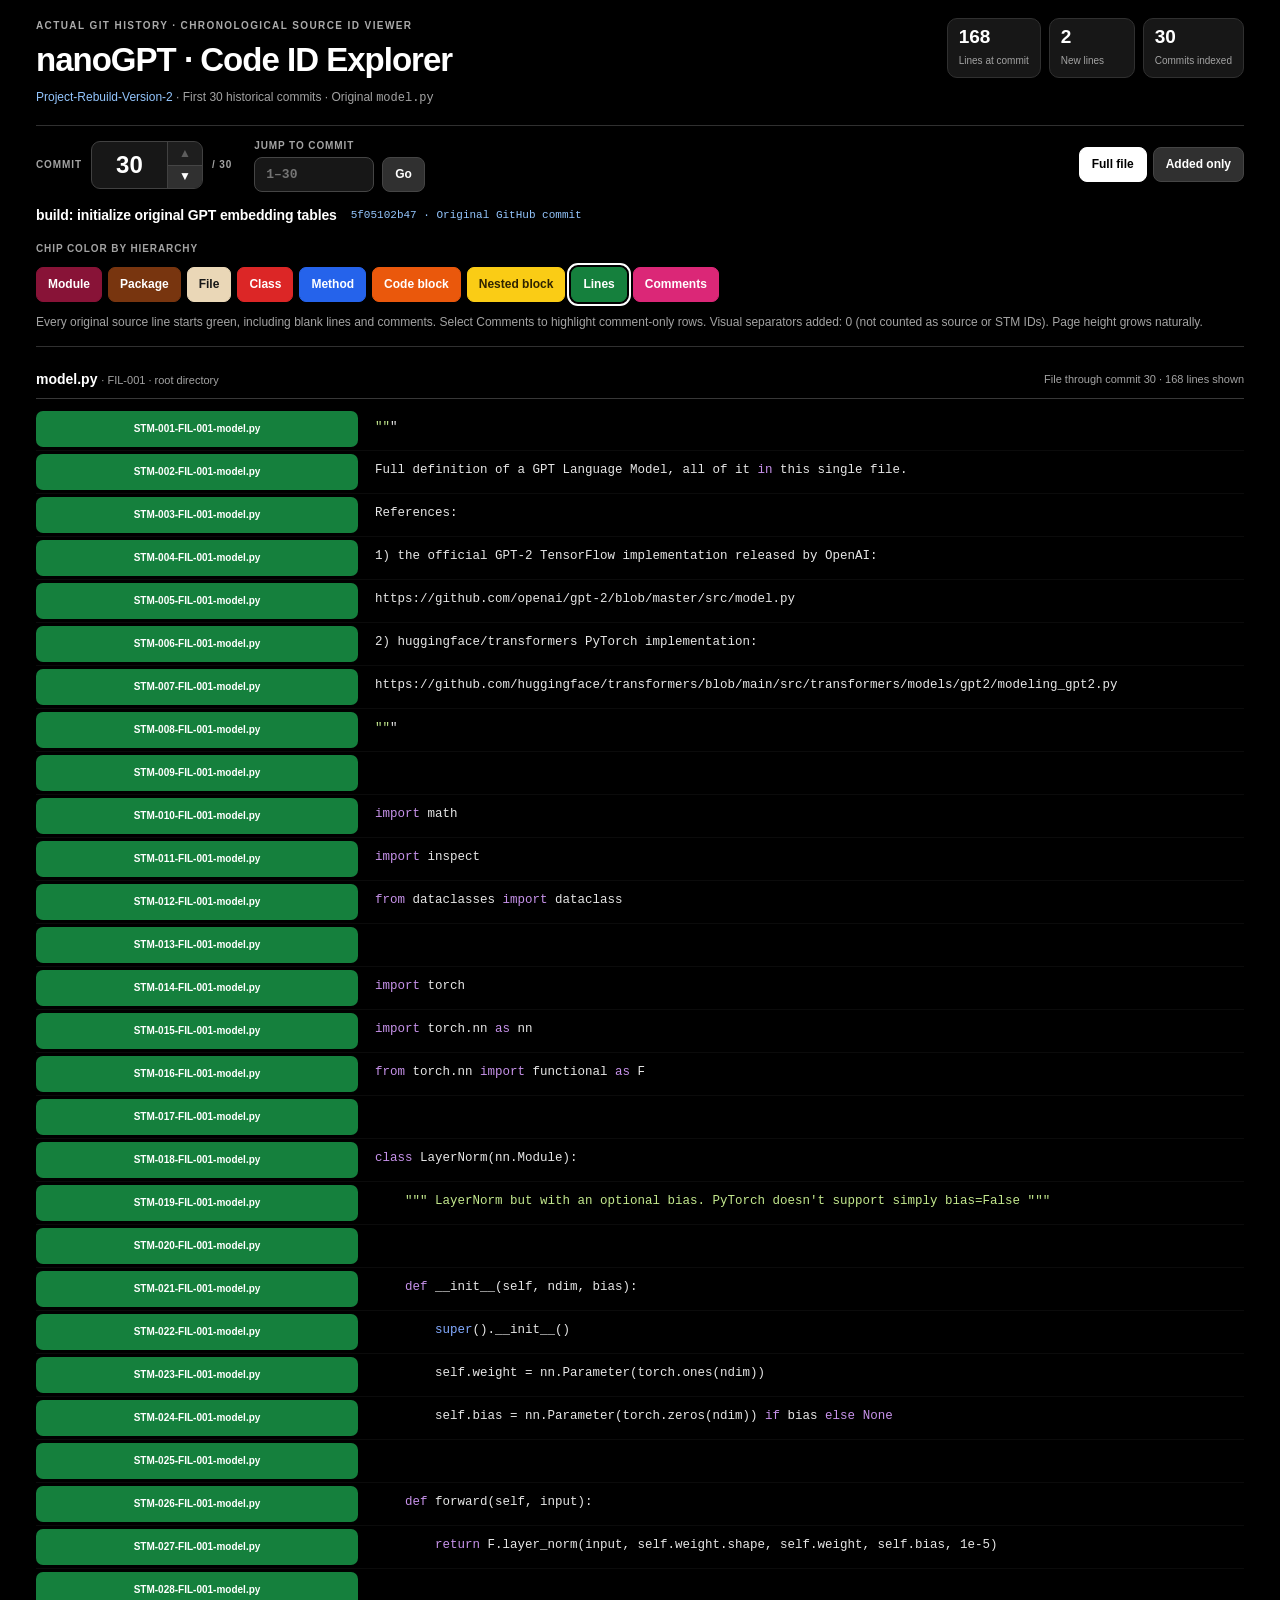
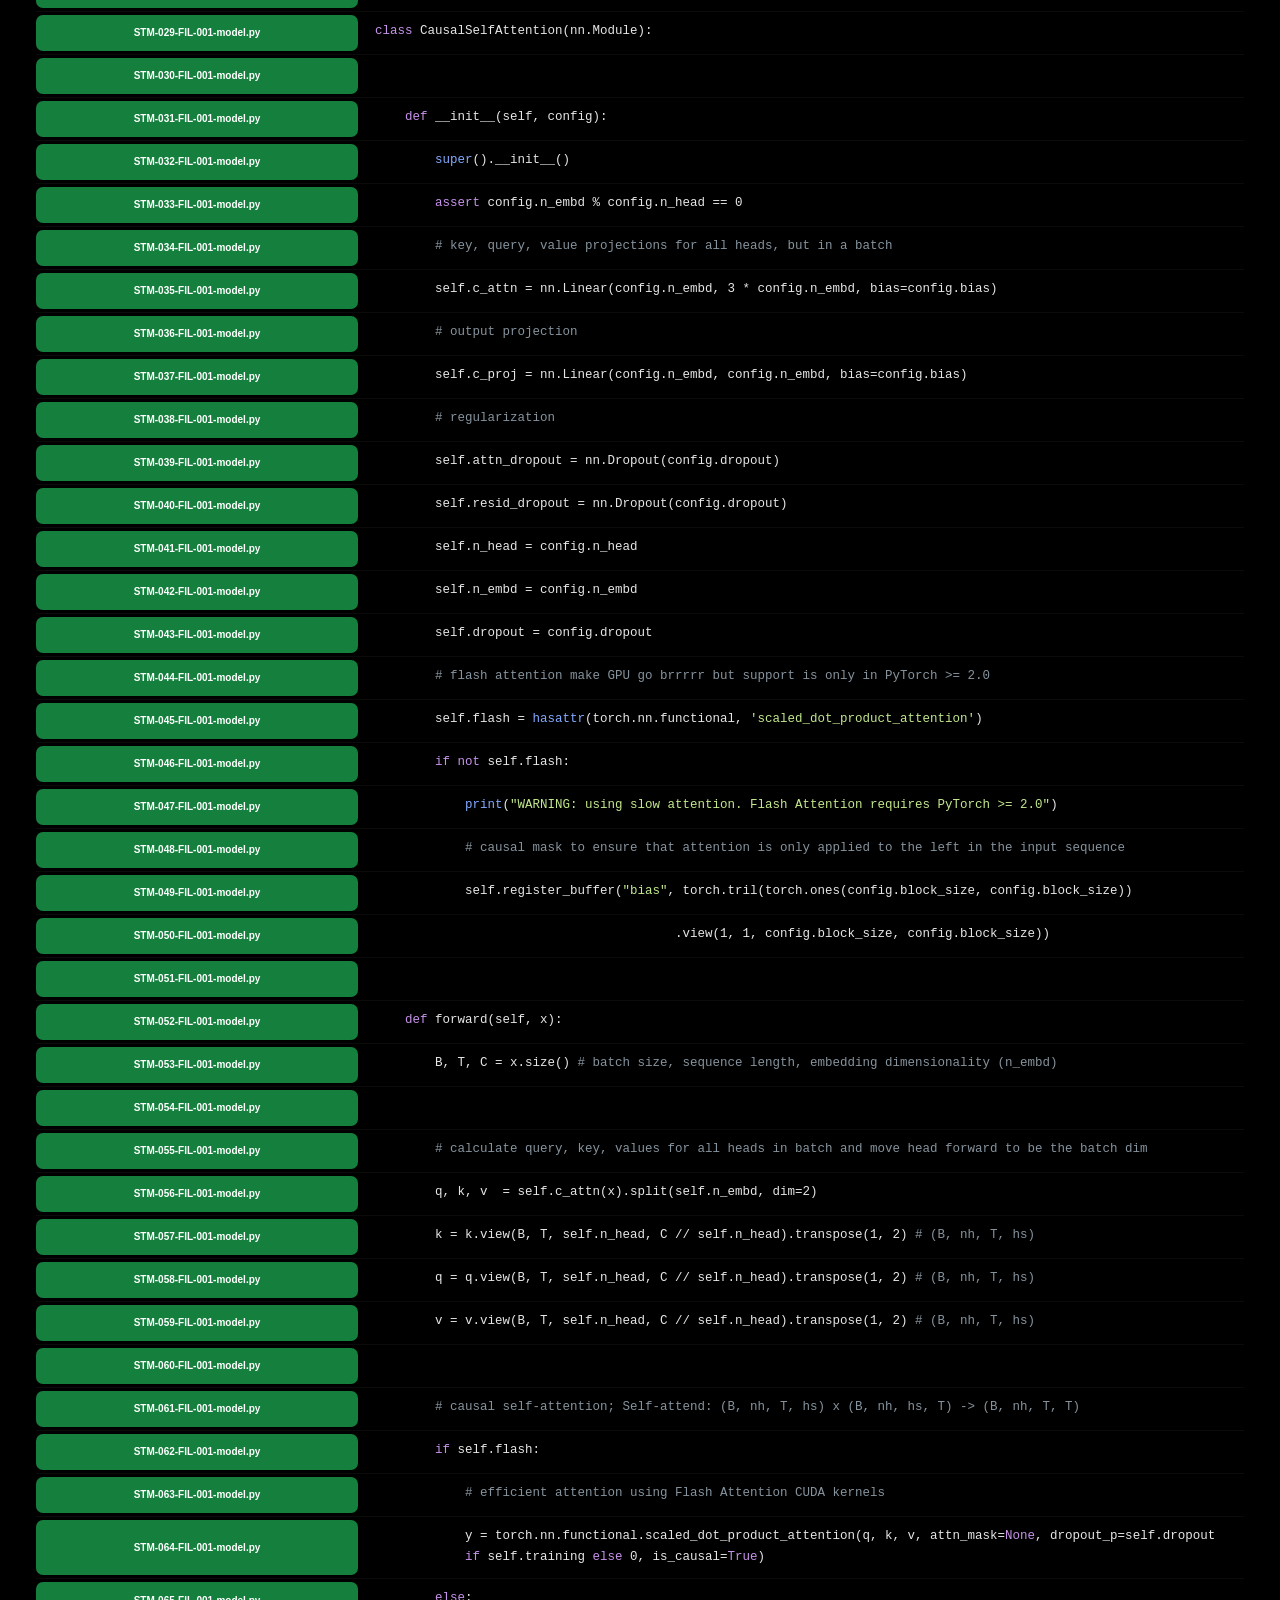
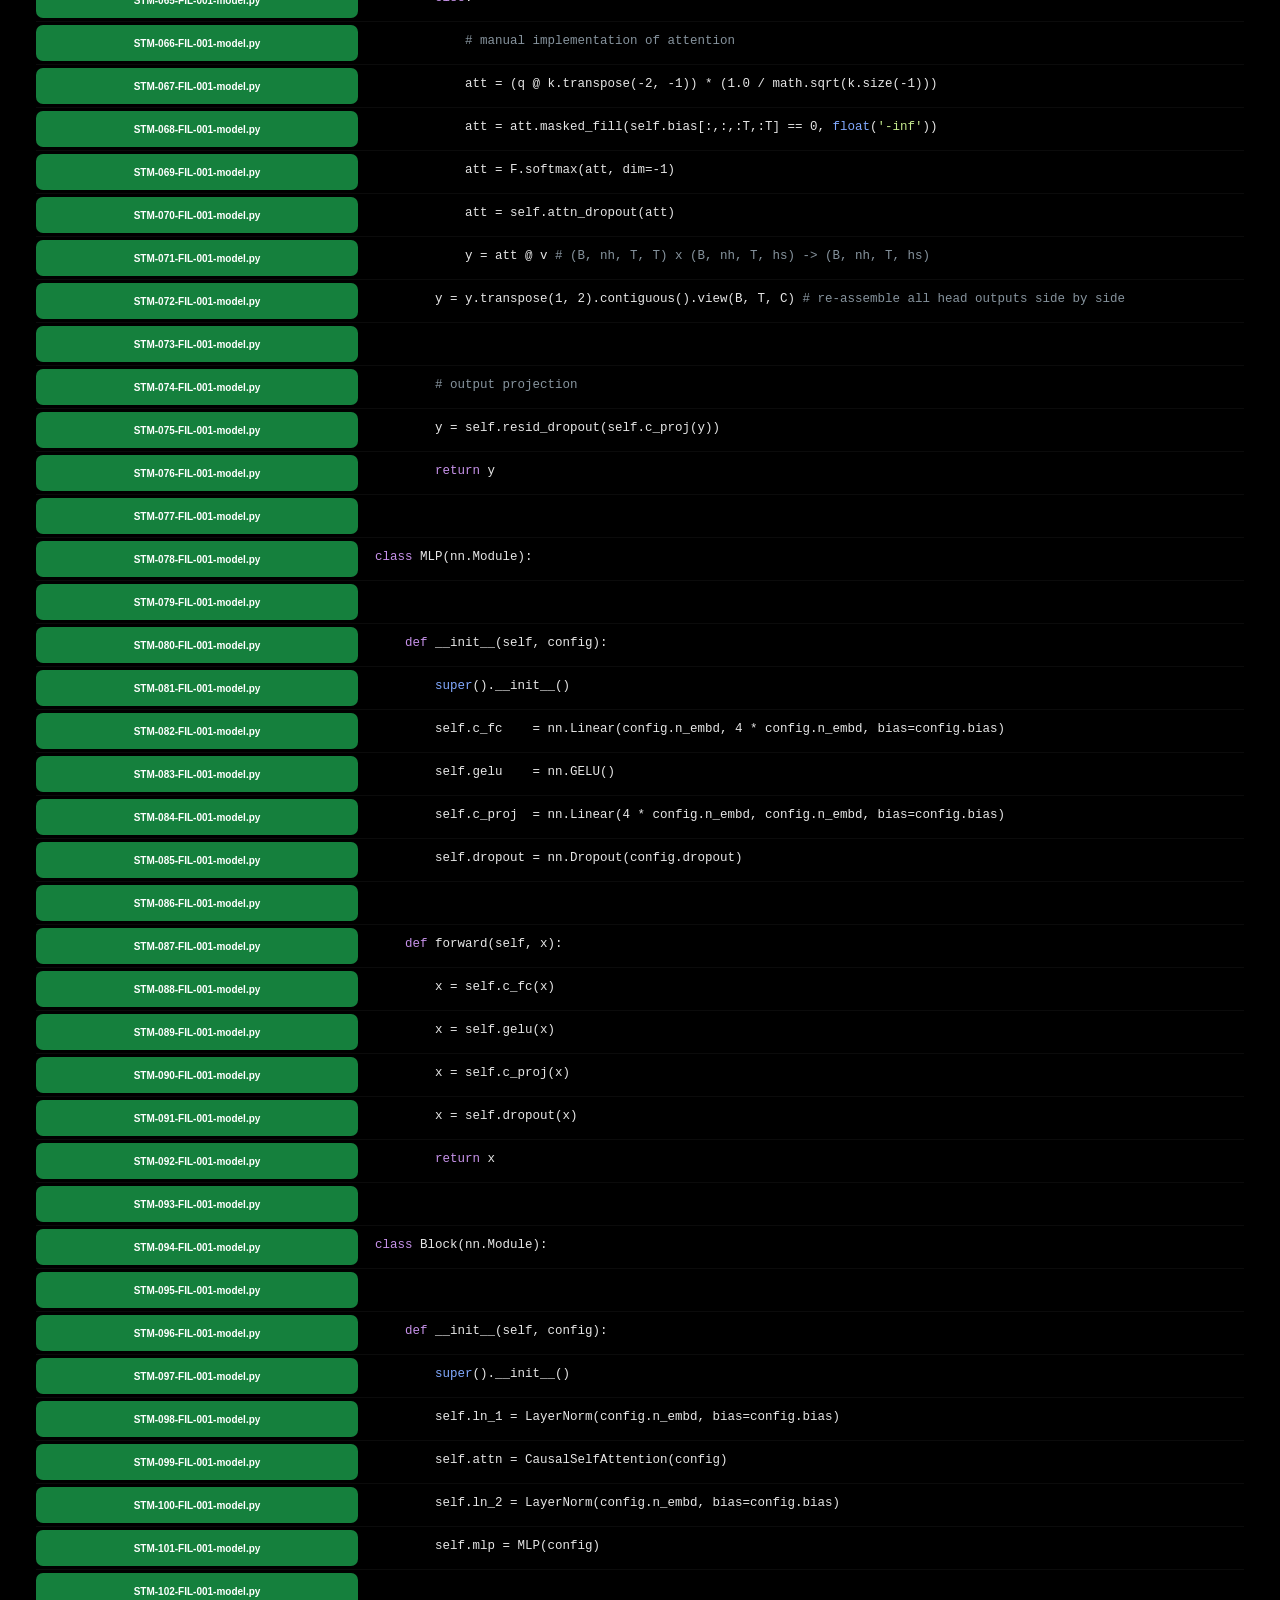
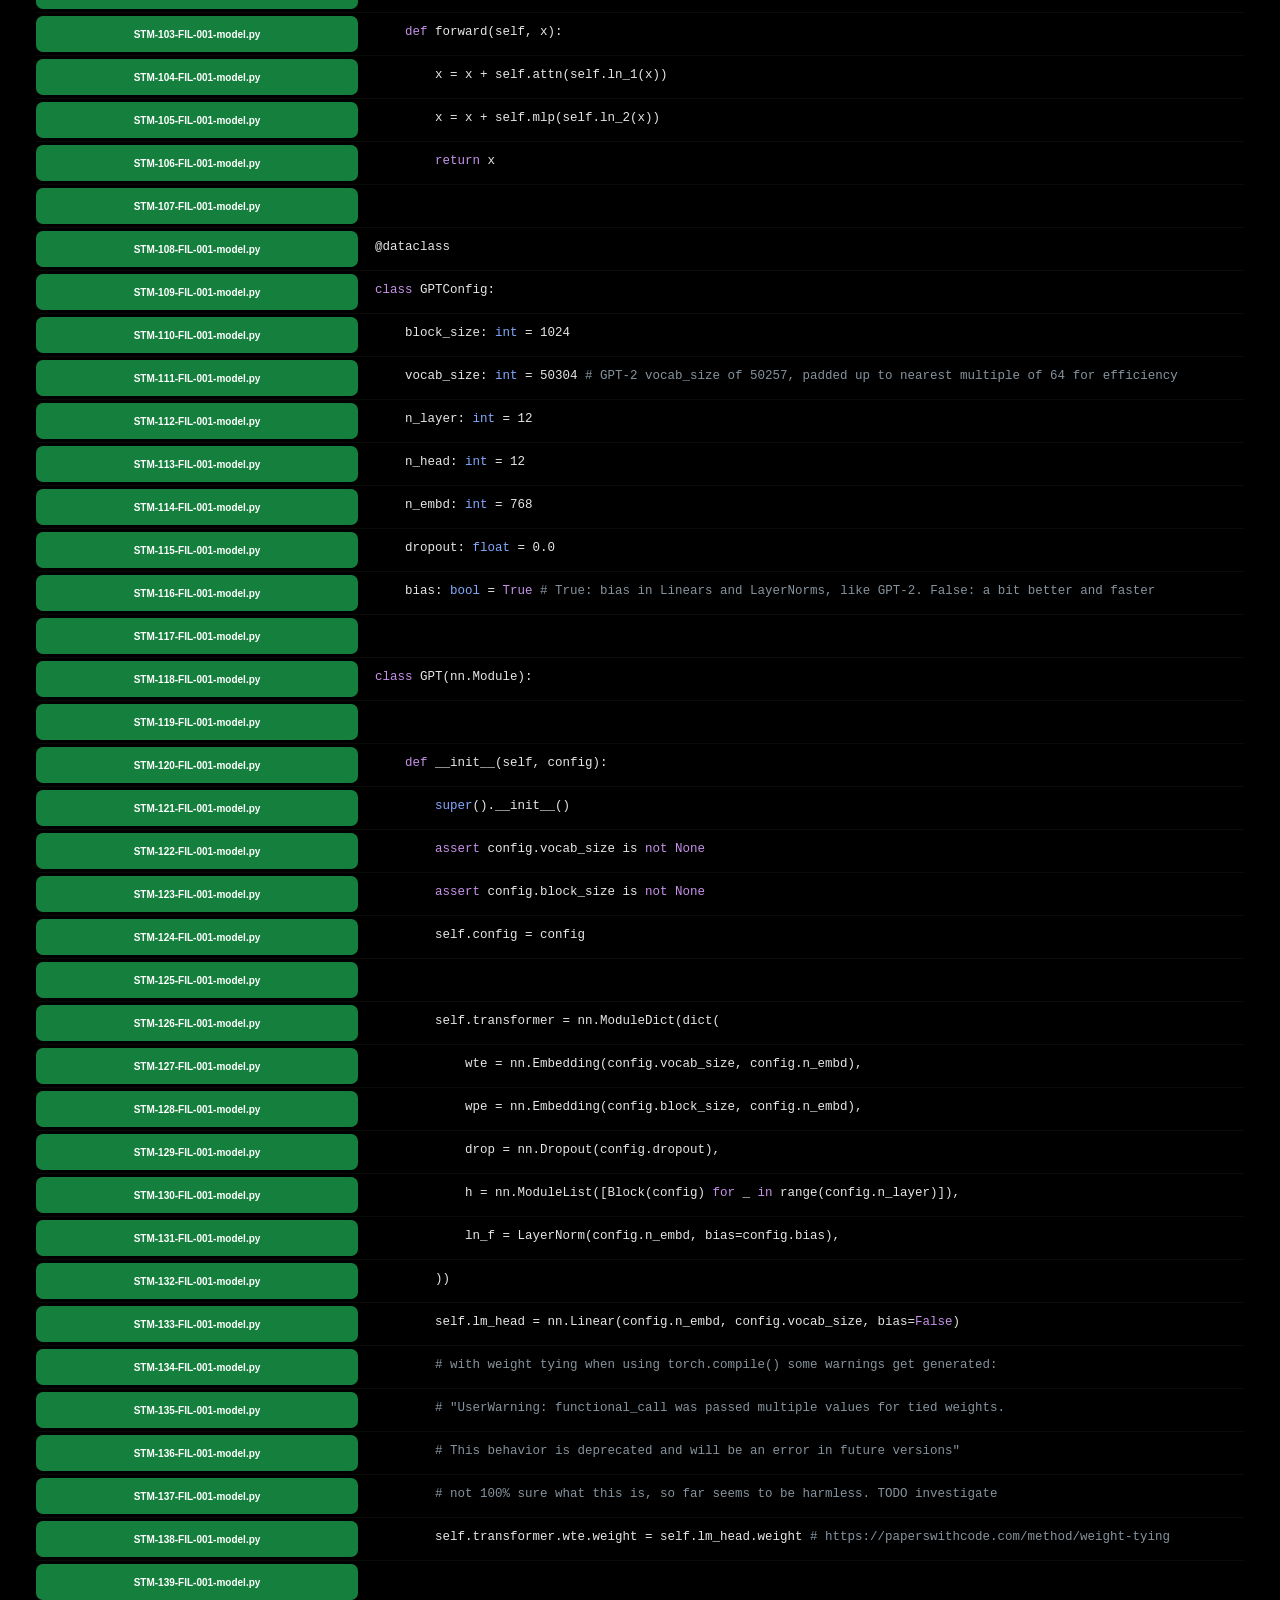
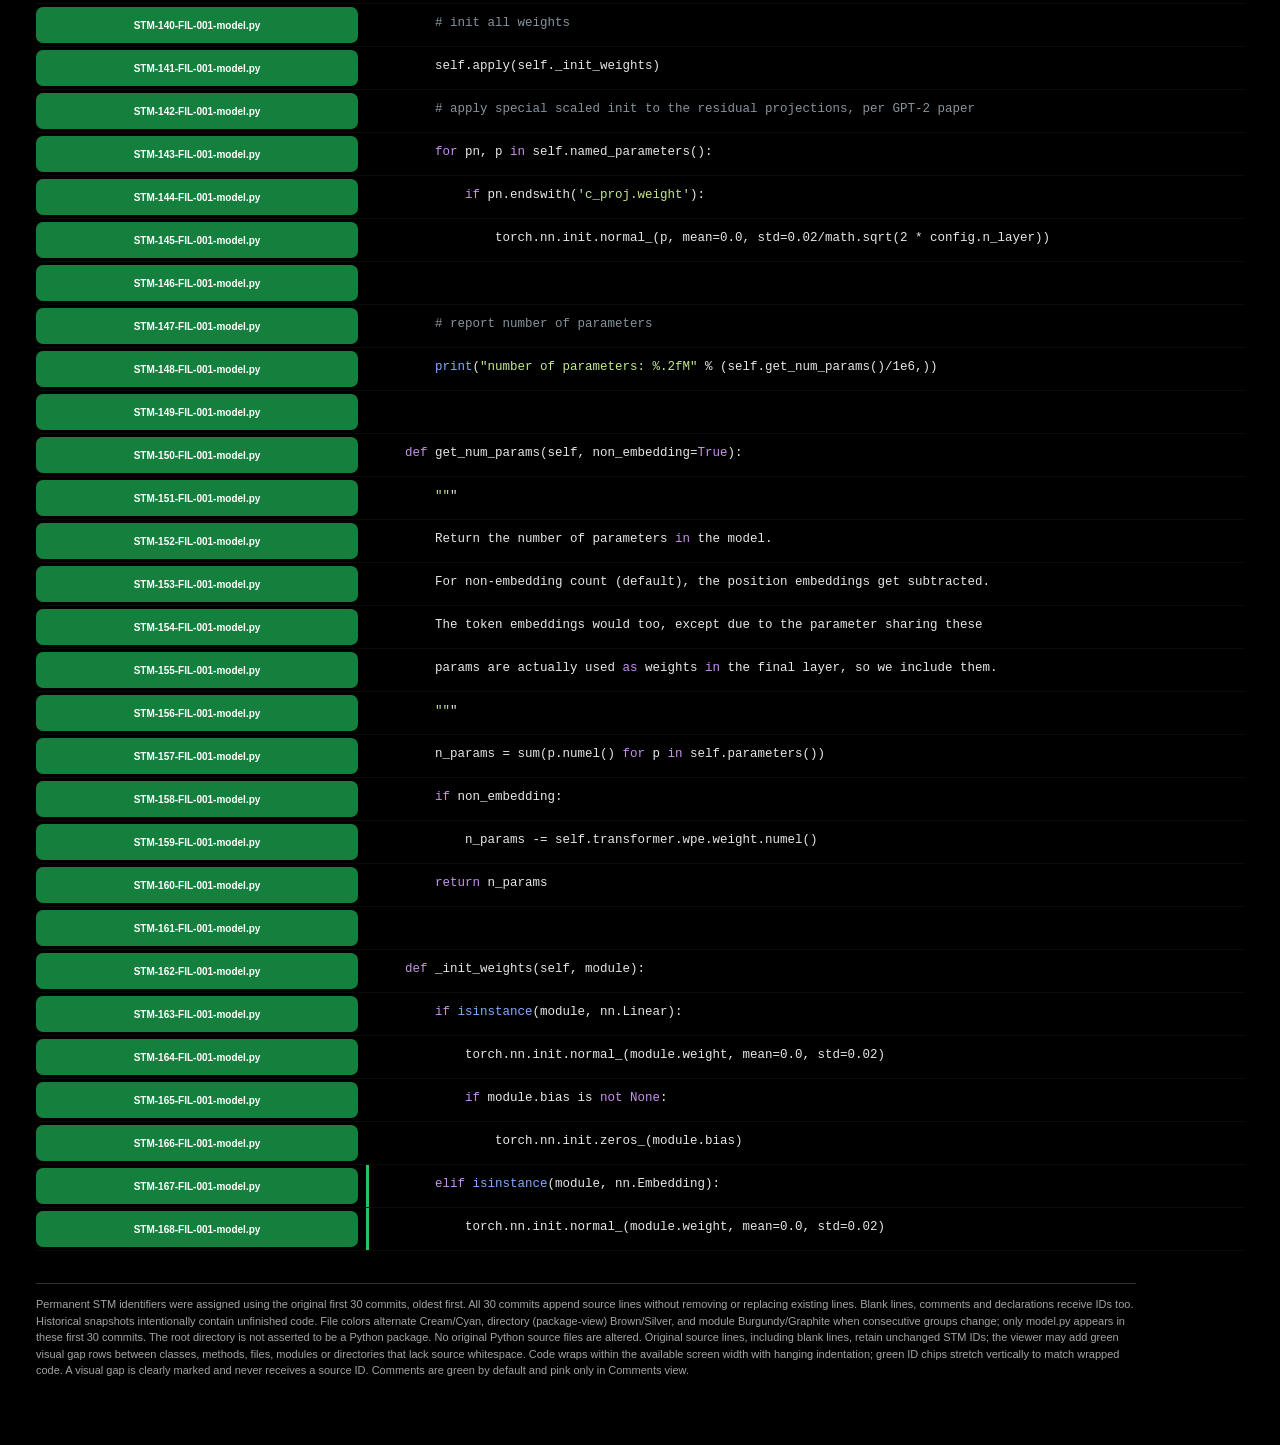
==== commit a6488693: "demo: wrap long code with hanging indentation and auto-height line chips on mobile" ====
--- a/commit-id-demo/index.html
+++ b/commit-id-demo/index.html
@@ -40,23 +40,25 @@
 .hint{color:#a3a3a3;font-size:12px;margin:12px 0 0;line-height:1.45;min-height:18px}
 .source-heading{display:flex;align-items:center;justify-content:space-between;flex-wrap:wrap;gap:12px;border-bottom:1px solid #383838;padding:18px 0 8px;margin-top:4px}
 .source-heading strong{font-size:14px}.source-heading .muted{font-size:11px;color:#a3a3a3}
-.code-frame{width:100%;overflow-x:auto;overflow-y:visible;scrollbar-color:#5b5b5b #111}
-.code-grid{min-width:930px;padding:9px 0 12px}
-.code-row{display:grid;grid-template-columns:336px minmax(570px,1fr);align-items:center;min-height:43px;border-bottom:1px solid rgba(255,255,255,.042)}
+.code-frame{width:100%;max-width:100%;overflow:visible}
+.code-grid{width:100%;min-width:0;padding:9px 0 12px}
+.code-row{display:grid;grid-template-columns:minmax(0,min(330px,43%)) minmax(0,1fr);align-items:stretch;min-width:0;min-height:43px;border-bottom:1px solid rgba(255,255,255,.042)}
 .code-row:hover{background:#101010}.display-gap .chip{min-height:24px;opacity:.75}.display-gap .label{font-size:9px}.display-gap{min-height:29px}
 .code-row.changed .source-code{box-shadow:inset 3px 0 #22c55e}
-.chip-cell{position:sticky;left:0;z-index:1;background:#000;padding:2px 10px 2px 0}
+.chip-cell{position:relative;display:flex;align-self:stretch;min-width:0;background:#000;padding:3px 8px 3px 0}
 .code-row:hover .chip-cell{background:#101010}
-.chip{background:var(--chip-bg,#15803D);color:var(--chip-fg,#fff);border-radius:7px;min-height:35px;display:flex;flex-direction:column;align-items:center;justify-content:center;text-align:center;gap:1px;padding:5px 7px;width:100%;max-width:326px}
-.chip .id{font:700 10px/1.3 Roboto,Arial,system-ui,sans-serif;white-space:nowrap}
-.chip .label{font:800 9.5px/1.25 Roboto,Arial,system-ui,sans-serif;overflow:hidden;text-overflow:ellipsis;white-space:nowrap;max-width:100%;letter-spacing:.01em}
-.source-code{white-space:pre;tab-size:4;min-width:max-content;padding:8px 14px;font:12.5px/1.8 'JetBrains Mono','Fira Code',Consolas,'Liberation Mono',monospace;color:#e6e6e6}
+.chip{background:var(--chip-bg,#15803D);color:var(--chip-fg,#fff);border-radius:7px;min-height:35px;height:100%;display:flex;flex-direction:column;align-items:center;justify-content:center;text-align:center;gap:2px;padding:7px 6px;width:100%;max-width:none}
+.chip .id{font:700 10px/1.35 Roboto,Arial,system-ui,sans-serif;white-space:normal;overflow-wrap:anywhere;word-break:normal}
+.chip .label{font:800 9.5px/1.3 Roboto,Arial,system-ui,sans-serif;overflow-wrap:anywhere;max-width:100%;letter-spacing:.01em}
+.source-code{display:flex;align-items:flex-start;min-width:0;padding:9px 9px;font:12.5px/1.75 'JetBrains Mono','Fira Code',Consolas,'Liberation Mono',monospace;color:#e6e6e6}
+.code-indent{display:block;flex:none;min-width:0;max-width:38%}
+.code-body{display:block;flex:1;min-width:0;white-space:pre-wrap;overflow-wrap:anywhere;word-break:normal;tab-size:4}
 .keyword{color:#c792ea}.string{color:#c3e88d}.comment-text{color:#86939d}.builtin{color:#82aaff}.number{color:#f78c6c}
 .footer{font-size:11px;color:#a3a3a3;border-top:1px solid #303030;margin-top:20px;padding-top:12px;max-width:1100px}
 @media(max-width:720px){
 .page{padding:12px 10px 35px}.stat{min-width:78px}.nav-modes{margin-left:0}
-.code-grid{min-width:830px}.code-row{grid-template-columns:276px minmax(550px,1fr)}
-.chip{max-width:268px}.chip .id{font-size:8.8px}.source-code{font-size:11.5px}.jump input{width:104px}
+.code-grid{min-width:0}.code-row{grid-template-columns:minmax(0,43%) minmax(0,57%)}
+.chip{max-width:none}.chip .id{font-size:9px}.chip .label{font-size:9px}.source-code{font-size:11.5px;padding:9px 5px}.code-indent{max-width:34%}.jump input{width:104px}
 }</style></head>
 <body><main class="page">
 <header class="head"><div><div class="eyebrow">Actual Git history · Chronological source ID viewer</div>
@@ -93,7 +95,7 @@
 <span class="muted" id="source-status"></span></div>
 <div class="code-frame" id="code-frame"><div class="code-grid" id="code-grid"></div></div>
 </section>
-<p class="footer">Permanent STM identifiers were assigned using the original first 30 commits, oldest first. All 30 commits append source lines without removing or replacing existing lines. Blank lines, comments and declarations receive IDs too. Historical snapshots intentionally contain unfinished code. File colors alternate Cream/Cyan, directory (package-view) Brown/Silver, and module Burgundy/Graphite when consecutive groups change; only model.py appears in these first 30 commits. The root directory is not asserted to be a Python package. No original Python source files are altered. Original source lines, including blank lines, retain unchanged STM IDs; the viewer may add green visual gap rows between classes, methods, files, modules or directories that lack source whitespace. A visual gap is clearly marked and never receives a source ID. Comments are green by default and pink only in Comments view.</p>
+<p class="footer">Permanent STM identifiers were assigned using the original first 30 commits, oldest first. All 30 commits append source lines without removing or replacing existing lines. Blank lines, comments and declarations receive IDs too. Historical snapshots intentionally contain unfinished code. File colors alternate Cream/Cyan, directory (package-view) Brown/Silver, and module Burgundy/Graphite when consecutive groups change; only model.py appears in these first 30 commits. The root directory is not asserted to be a Python package. No original Python source files are altered. Original source lines, including blank lines, retain unchanged STM IDs; the viewer may add green visual gap rows between classes, methods, files, modules or directories that lack source whitespace. Code wraps within the available screen width with hanging indentation; green ID chips stretch vertically to match wrapped code. A visual gap is clearly marked and never receives a source ID. Comments are green by default and pink only in Comments view.</p>
 </main><script id="historical-source" type="application/json">{"repo":"sabareeshrao/Project-Rebuild-Version-2","file":"model.py","fileId":"FIL-001","commits":[{"n":1,"sha":"cac2c626c007c5a5bb298f001a9efa7091a313ca","title":"start original nanoGPT model module header","message":"build: start original nanoGPT model module header","added":8,"total":8,"url":"https://github.com/sabareeshrao/Project-Rebuild-Version-2/commit/cac2c626c007c5a5bb298f001a9efa7091a313ca"},{"n":2,"sha":"1b0b2d229884d905b7c736112345c520f2250a34","title":"introduce original GPT model imports","message":"build: introduce original GPT model imports","added":8,"total":16,"url":"https://github.com/sabareeshrao/Project-Rebuild-Version-2/commit/1b0b2d229884d905b7c736112345c520f2250a34"},{"n":3,"sha":"7515b19bf95404294b3ca6a6ab0b22d829fff7df","title":"declare original optional-bias LayerNorm","message":"build: declare original optional-bias LayerNorm","added":4,"total":20,"url":"https://github.com/sabareeshrao/Project-Rebuild-Version-2/commit/7515b19bf95404294b3ca6a6ab0b22d829fff7df"},{"n":4,"sha":"ac18d044565fa9cd11f10ff88b5e9395a979bf9e","title":"initialize learnable LayerNorm scale and bias","message":"build: initialize learnable LayerNorm scale and bias","added":4,"total":24,"url":"https://github.com/sabareeshrao/Project-Rebuild-Version-2/commit/ac18d044565fa9cd11f10ff88b5e9395a979bf9e"},{"n":5,"sha":"feb101a3c891690892790bc0c362cb1666c2a385","title":"complete original LayerNorm forward calculation","message":"build: complete original LayerNorm forward calculation","added":3,"total":27,"url":"https://github.com/sabareeshrao/Project-Rebuild-Version-2/commit/feb101a3c891690892790bc0c362cb1666c2a385"},{"n":6,"sha":"9db19cfc88373aba66663b88f453121a8d58c4b1","title":"declare original causal self-attention projections","message":"build: declare original causal self-attention projections","added":6,"total":33,"url":"https://github.com/sabareeshrao/Project-Rebuild-Version-2/commit/9db19cfc88373aba66663b88f453121a8d58c4b1"},{"n":7,"sha":"cb6a068138863bda2adf018d727588fd11e19cc6","title":"configure packed QKV and output projection","message":"build: configure packed QKV and output projection","added":4,"total":37,"url":"https://github.com/sabareeshrao/Project-Rebuild-Version-2/commit/cb6a068138863bda2adf018d727588fd11e19cc6"},{"n":8,"sha":"596e8c5dfc066e3a9b90245c9db3e2f1c7b73731","title":"configure attention dropout and head metadata","message":"build: configure attention dropout and head metadata","added":6,"total":43,"url":"https://github.com/sabareeshrao/Project-Rebuild-Version-2/commit/596e8c5dfc066e3a9b90245c9db3e2f1c7b73731"},{"n":9,"sha":"1143003f280676a06cf33ea738d9f5070024244d","title":"detect PyTorch scaled dot-product attention","message":"build: detect PyTorch scaled dot-product attention","added":2,"total":45,"url":"https://github.com/sabareeshrao/Project-Rebuild-Version-2/commit/1143003f280676a06cf33ea738d9f5070024244d"},{"n":10,"sha":"03f761745efe3006334eab8f1bd8af02062891a3","title":"register original manual causal mask fallback","message":"build: register original manual causal mask fallback","added":5,"total":50,"url":"https://github.com/sabareeshrao/Project-Rebuild-Version-2/commit/03f761745efe3006334eab8f1bd8af02062891a3"},{"n":11,"sha":"804c657b5c8f1bb5df5909b0fd67437a30dd5236","title":"start original causal attention forward pass","message":"build: start original causal attention forward pass","added":4,"total":54,"url":"https://github.com/sabareeshrao/Project-Rebuild-Version-2/commit/804c657b5c8f1bb5df5909b0fd67437a30dd5236"},{"n":12,"sha":"42288e37d76d41404f0173056b664493f64f39e8","title":"split QKV into individual attention heads","message":"build: split QKV into individual attention heads","added":6,"total":60,"url":"https://github.com/sabareeshrao/Project-Rebuild-Version-2/commit/42288e37d76d41404f0173056b664493f64f39e8"},{"n":13,"sha":"e7e9d63f05aba8ec8fb2fc63de0634bcbf7fc7f3","title":"apply causal scaled dot-product attention","message":"build: apply causal scaled dot-product attention","added":4,"total":64,"url":"https://github.com/sabareeshrao/Project-Rebuild-Version-2/commit/e7e9d63f05aba8ec8fb2fc63de0634bcbf7fc7f3"},{"n":14,"sha":"915dae9f834f6787c6c9de34b8261ad0f872c452","title":"implement original manual attention fallback","message":"build: implement original manual attention fallback","added":7,"total":71,"url":"https://github.com/sabareeshrao/Project-Rebuild-Version-2/commit/915dae9f834f6787c6c9de34b8261ad0f872c452"},{"n":15,"sha":"af0f71fda3840a543379f9e075d032a77d5380f1","title":"combine attention heads and output projection","message":"build: combine attention heads and output projection","added":5,"total":76,"url":"https://github.com/sabareeshrao/Project-Rebuild-Version-2/commit/af0f71fda3840a543379f9e075d032a77d5380f1"},{"n":16,"sha":"af508e60e993883b8991763ab189fa9743b2ef68","title":"introduce original GPT feed-forward expansion","message":"build: introduce original GPT feed-forward expansion","added":6,"total":82,"url":"https://github.com/sabareeshrao/Project-Rebuild-Version-2/commit/af508e60e993883b8991763ab189fa9743b2ef68"},{"n":17,"sha":"279441476aafb713c0bc1714dd3342c347ff8cc6","title":"configure GELU projection and residual dropout","message":"build: configure GELU projection and residual dropout","added":3,"total":85,"url":"https://github.com/sabareeshrao/Project-Rebuild-Version-2/commit/279441476aafb713c0bc1714dd3342c347ff8cc6"},{"n":18,"sha":"0b0ca1bb0b2d493e7eaa7ac55ff94bd27feecc52","title":"complete original GPT MLP forward pass","message":"build: complete original GPT MLP forward pass","added":7,"total":92,"url":"https://github.com/sabareeshrao/Project-Rebuild-Version-2/commit/0b0ca1bb0b2d493e7eaa7ac55ff94bd27feecc52"},{"n":19,"sha":"df5a6ba78e145417f78dd84031ca4916976fdebc","title":"assemble pre-normalized transformer attention block","message":"build: assemble pre-normalized transformer attention block","added":7,"total":99,"url":"https://github.com/sabareeshrao/Project-Rebuild-Version-2/commit/df5a6ba78e145417f78dd84031ca4916976fdebc"},{"n":20,"sha":"bccb7b302de8c395cb99ebfc6b0d8730aead2b23","title":"complete original residual transformer block","message":"build: complete original residual transformer block","added":7,"total":106,"url":"https://github.com/sabareeshrao/Project-Rebuild-Version-2/commit/bccb7b302de8c395cb99ebfc6b0d8730aead2b23"},{"n":21,"sha":"c930821239e049ffd06ce30a4d883bc7d266c0e0","title":"declare original GPT hyperparameter dataclass","message":"build: declare original GPT hyperparameter dataclass","added":10,"total":116,"url":"https://github.com/sabareeshrao/Project-Rebuild-Version-2/commit/c930821239e049ffd06ce30a4d883bc7d266c0e0"},{"n":22,"sha":"4f30c0e266202b2bf2d5f8e6203276e1f37a324a","title":"introduce original GPT model container","message":"build: introduce original GPT model container","added":8,"total":124,"url":"https://github.com/sabareeshrao/Project-Rebuild-Version-2/commit/4f30c0e266202b2bf2d5f8e6203276e1f37a324a"},{"n":23,"sha":"14ff811954741b57322f47f423ddbd7a9bffaf8f","title":"assemble embeddings transformer blocks and normalization","message":"build: assemble embeddings transformer blocks and normalization","added":8,"total":132,"url":"https://github.com/sabareeshrao/Project-Rebuild-Version-2/commit/14ff811954741b57322f47f423ddbd7a9bffaf8f"},{"n":24,"sha":"b7269301fa3c7231241862244ed2335b8eed8e2d","title":"tie original token embedding and output projection weights","message":"build: tie original token embedding and output projection weights","added":6,"total":138,"url":"https://github.com/sabareeshrao/Project-Rebuild-Version-2/commit/b7269301fa3c7231241862244ed2335b8eed8e2d"},{"n":25,"sha":"5010ef5f3e376575ed6fc2ee6f7f158af7a8aad5","title":"initialize original GPT residual projection weights","message":"build: initialize original GPT residual projection weights","added":7,"total":145,"url":"https://github.com/sabareeshrao/Project-Rebuild-Version-2/commit/5010ef5f3e376575ed6fc2ee6f7f158af7a8aad5"},{"n":26,"sha":"dfdcb6c970d8985c9edb82ff2971aebbae8172c9","title":"report original model parameter count","message":"build: report original model parameter count","added":3,"total":148,"url":"https://github.com/sabareeshrao/Project-Rebuild-Version-2/commit/dfdcb6c970d8985c9edb82ff2971aebbae8172c9"},{"n":27,"sha":"ee3a8af0098613bd6cbd8c65954211a5d2ef4b5b","title":"document original GPT parameter count calculation","message":"build: document original GPT parameter count calculation","added":8,"total":156,"url":"https://github.com/sabareeshrao/Project-Rebuild-Version-2/commit/ee3a8af0098613bd6cbd8c65954211a5d2ef4b5b"},{"n":28,"sha":"c10bbb83f5a3111e763a888dff17484207485247","title":"count GPT parameters excluding positional embeddings","message":"build: count GPT parameters excluding positional embeddings","added":4,"total":160,"url":"https://github.com/sabareeshrao/Project-Rebuild-Version-2/commit/c10bbb83f5a3111e763a888dff17484207485247"},{"n":29,"sha":"79d614d152cc9d4a076adf41214667438670887a","title":"initialize linear layer weights and optional biases","message":"build: initialize linear layer weights and optional biases","added":6,"total":166,"url":"https://github.com/sabareeshrao/Project-Rebuild-Version-2/commit/79d614d152cc9d4a076adf41214667438670887a"},{"n":30,"sha":"5f05102b47878b6f367b648613a5aef68f14122f","title":"initialize original GPT embedding tables","message":"build: initialize original GPT embedding tables","added":2,"total":168,"url":"https://github.com/sabareeshrao/Project-Rebuild-Version-2/commit/5f05102b47878b6f367b648613a5aef68f14122f"}],"lines":[{"n":1,"text":"\"\"\"","firstCommit":1,"id":"STM-001-FIL-001-model.py","file":"model.py","fileId":"FIL-001","module":"model","moduleId":"MOD-001","directory":"(repository root)","directoryId":"DIR-001"},{"n":2,"text":"Full definition of a GPT Language Model, all of it in this single file.","firstCommit":1,"id":"STM-002-FIL-001-model.py","file":"model.py","fileId":"FIL-001","module":"model","moduleId":"MOD-001","directory":"(repository root)","directoryId":"DIR-001"},{"n":3,"text":"References:","firstCommit":1,"id":"STM-003-FIL-001-model.py","file":"model.py","fileId":"FIL-001","module":"model","moduleId":"MOD-001","directory":"(repository root)","directoryId":"DIR-001"},{"n":4,"text":"1) the official GPT-2 TensorFlow implementation released by OpenAI:","firstCommit":1,"id":"STM-004-FIL-001-model.py","file":"model.py","fileId":"FIL-001","module":"model","moduleId":"MOD-001","directory":"(repository root)","directoryId":"DIR-001"},{"n":5,"text":"https://github.com/openai/gpt-2/blob/master/src/model.py","firstCommit":1,"id":"STM-005-FIL-001-model.py","file":"model.py","fileId":"FIL-001","module":"model","moduleId":"MOD-001","directory":"(repository root)","directoryId":"DIR-001"},{"n":6,"text":"2) huggingface/transformers PyTorch implementation:","firstCommit":1,"id":"STM-006-FIL-001-model.py","file":"model.py","fileId":"FIL-001","module":"model","moduleId":"MOD-001","directory":"(repository root)","directoryId":"DIR-001"},{"n":7,"text":"https://github.com/huggingface/transformers/blob/main/src/transformers/models/gpt2/modeling_gpt2.py","firstCommit":1,"id":"STM-007-FIL-001-model.py","file":"model.py","fileId":"FIL-001","module":"model","moduleId":"MOD-001","directory":"(repository root)","directoryId":"DIR-001"},{"n":8,"text":"\"\"\"","firstCommit":1,"id":"STM-008-FIL-001-model.py","file":"model.py","fileId":"FIL-001","module":"model","moduleId":"MOD-001","directory":"(repository root)","directoryId":"DIR-001"},{"n":9,"text":"","firstCommit":2,"id":"STM-009-FIL-001-model.py","file":"model.py","fileId":"FIL-001","module":"model","moduleId":"MOD-001","directory":"(repository root)","directoryId":"DIR-001"},{"n":10,"text":"import math","firstCommit":2,"id":"STM-010-FIL-001-model.py","file":"model.py","fileId":"FIL-001","module":"model","moduleId":"MOD-001","directory":"(repository root)","directoryId":"DIR-001"},{"n":11,"text":"import inspect","firstCommit":2,"id":"STM-011-FIL-001-model.py","file":"model.py","fileId":"FIL-001","module":"model","moduleId":"MOD-001","directory":"(repository root)","directoryId":"DIR-001"},{"n":12,"text":"from dataclasses import dataclass","firstCommit":2,"id":"STM-012-FIL-001-model.py","file":"model.py","fileId":"FIL-001","module":"model","moduleId":"MOD-001","directory":"(repository root)","directoryId":"DIR-001"},{"n":13,"text":"","firstCommit":2,"id":"STM-013-FIL-001-model.py","file":"model.py","fileId":"FIL-001","module":"model","moduleId":"MOD-001","directory":"(repository root)","directoryId":"DIR-001"},{"n":14,"text":"import torch","firstCommit":2,"id":"STM-014-FIL-001-model.py","file":"model.py","fileId":"FIL-001","module":"model","moduleId":"MOD-001","directory":"(repository root)","directoryId":"DIR-001"},{"n":15,"text":"import torch.nn as nn","firstCommit":2,"id":"STM-015-FIL-001-model.py","file":"model.py","fileId":"FIL-001","module":"model","moduleId":"MOD-001","directory":"(repository root)","directoryId":"DIR-001"},{"n":16,"text":"from torch.nn import functional as F","firstCommit":2,"id":"STM-016-FIL-001-model.py","file":"model.py","fileId":"FIL-001","module":"model","moduleId":"MOD-001","directory":"(repository root)","directoryId":"DIR-001"},{"n":17,"text":"","firstCommit":3,"id":"STM-017-FIL-001-model.py","file":"model.py","fileId":"FIL-001","module":"model","moduleId":"MOD-001","directory":"(repository root)","directoryId":"DIR-001"},{"n":18,"text":"class LayerNorm(nn.Module):","firstCommit":3,"id":"STM-018-FIL-001-model.py","file":"model.py","fileId":"FIL-001","module":"model","moduleId":"MOD-001","directory":"(repository root)","directoryId":"DIR-001"},{"n":19,"text":"    \"\"\" LayerNorm but with an optional bias. PyTorch doesn't support simply bias=False \"\"\"","firstCommit":3,"id":"STM-019-FIL-001-model.py","file":"model.py","fileId":"FIL-001","module":"model","moduleId":"MOD-001","directory":"(repository root)","directoryId":"DIR-001"},{"n":20,"text":"","firstCommit":3,"id":"STM-020-FIL-001-model.py","file":"model.py","fileId":"FIL-001","module":"model","moduleId":"MOD-001","directory":"(repository root)","directoryId":"DIR-001"},{"n":21,"text":"    def __init__(self, ndim, bias):","firstCommit":4,"id":"STM-021-FIL-001-model.py","file":"model.py","fileId":"FIL-001","module":"model","moduleId":"MOD-001","directory":"(repository root)","directoryId":"DIR-001"},{"n":22,"text":"        super().__init__()","firstCommit":4,"id":"STM-022-FIL-001-model.py","file":"model.py","fileId":"FIL-001","module":"model","moduleId":"MOD-001","directory":"(repository root)","directoryId":"DIR-001"},{"n":23,"text":"        self.weight = nn.Parameter(torch.ones(ndim))","firstCommit":4,"id":"STM-023-FIL-001-model.py","file":"model.py","fileId":"FIL-001","module":"model","moduleId":"MOD-001","directory":"(repository root)","directoryId":"DIR-001"},{"n":24,"text":"        self.bias = nn.Parameter(torch.zeros(ndim)) if bias else None","firstCommit":4,"id":"STM-024-FIL-001-model.py","file":"model.py","fileId":"FIL-001","module":"model","moduleId":"MOD-001","directory":"(repository root)","directoryId":"DIR-001"},{"n":25,"text":"","firstCommit":5,"id":"STM-025-FIL-001-model.py","file":"model.py","fileId":"FIL-001","module":"model","moduleId":"MOD-001","directory":"(repository root)","directoryId":"DIR-001"},{"n":26,"text":"    def forward(self, input):","firstCommit":5,"id":"STM-026-FIL-001-model.py","file":"model.py","fileId":"FIL-001","module":"model","moduleId":"MOD-001","directory":"(repository root)","directoryId":"DIR-001"},{"n":27,"text":"        return F.layer_norm(input, self.weight.shape, self.weight, self.bias, 1e-5)","firstCommit":5,"id":"STM-027-FIL-001-model.py","file":"model.py","fileId":"FIL-001","module":"model","moduleId":"MOD-001","directory":"(repository root)","directoryId":"DIR-001"},{"n":28,"text":"","firstCommit":6,"id":"STM-028-FIL-001-model.py","file":"model.py","fileId":"FIL-001","module":"model","moduleId":"MOD-001","directory":"(repository root)","directoryId":"DIR-001"},{"n":29,"text":"class CausalSelfAttention(nn.Module):","firstCommit":6,"id":"STM-029-FIL-001-model.py","file":"model.py","fileId":"FIL-001","module":"model","moduleId":"MOD-001","directory":"(repository root)","directoryId":"DIR-001"},{"n":30,"text":"","firstCommit":6,"id":"STM-030-FIL-001-model.py","file":"model.py","fileId":"FIL-001","module":"model","moduleId":"MOD-001","directory":"(repository root)","directoryId":"DIR-001"},{"n":31,"text":"    def __init__(self, config):","firstCommit":6,"id":"STM-031-FIL-001-model.py","file":"model.py","fileId":"FIL-001","module":"model","moduleId":"MOD-001","directory":"(repository root)","directoryId":"DIR-001"},{"n":32,"text":"        super().__init__()","firstCommit":6,"id":"STM-032-FIL-001-model.py","file":"model.py","fileId":"FIL-001","module":"model","moduleId":"MOD-001","directory":"(repository root)","directoryId":"DIR-001"},{"n":33,"text":"        assert config.n_embd % config.n_head == 0","firstCommit":6,"id":"STM-033-FIL-001-model.py","file":"model.py","fileId":"FIL-001","module":"model","moduleId":"MOD-001","directory":"(repository root)","directoryId":"DIR-001"},{"n":34,"text":"        # key, query, value projections for all heads, but in a batch","firstCommit":7,"id":"STM-034-FIL-001-model.py","file":"model.py","fileId":"FIL-001","module":"model","moduleId":"MOD-001","directory":"(repository root)","directoryId":"DIR-001"},{"n":35,"text":"        self.c_attn = nn.Linear(config.n_embd, 3 * config.n_embd, bias=config.bias)","firstCommit":7,"id":"STM-035-FIL-001-model.py","file":"model.py","fileId":"FIL-001","module":"model","moduleId":"MOD-001","directory":"(repository root)","directoryId":"DIR-001"},{"n":36,"text":"        # output projection","firstCommit":7,"id":"STM-036-FIL-001-model.py","file":"model.py","fileId":"FIL-001","module":"model","moduleId":"MOD-001","directory":"(repository root)","directoryId":"DIR-001"},{"n":37,"text":"        self.c_proj = nn.Linear(config.n_embd, config.n_embd, bias=config.bias)","firstCommit":7,"id":"STM-037-FIL-001-model.py","file":"model.py","fileId":"FIL-001","module":"model","moduleId":"MOD-001","directory":"(repository root)","directoryId":"DIR-001"},{"n":38,"text":"        # regularization","firstCommit":8,"id":"STM-038-FIL-001-model.py","file":"model.py","fileId":"FIL-001","module":"model","moduleId":"MOD-001","directory":"(repository root)","directoryId":"DIR-001"},{"n":39,"text":"        self.attn_dropout = nn.Dropout(config.dropout)","firstCommit":8,"id":"STM-039-FIL-001-model.py","file":"model.py","fileId":"FIL-001","module":"model","moduleId":"MOD-001","directory":"(repository root)","directoryId":"DIR-001"},{"n":40,"text":"        self.resid_dropout = nn.Dropout(config.dropout)","firstCommit":8,"id":"STM-040-FIL-001-model.py","file":"model.py","fileId":"FIL-001","module":"model","moduleId":"MOD-001","directory":"(repository root)","directoryId":"DIR-001"},{"n":41,"text":"        self.n_head = config.n_head","firstCommit":8,"id":"STM-041-FIL-001-model.py","file":"model.py","fileId":"FIL-001","module":"model","moduleId":"MOD-001","directory":"(repository root)","directoryId":"DIR-001"},{"n":42,"text":"        self.n_embd = config.n_embd","firstCommit":8,"id":"STM-042-FIL-001-model.py","file":"model.py","fileId":"FIL-001","module":"model","moduleId":"MOD-001","directory":"(repository root)","directoryId":"DIR-001"},{"n":43,"text":"        self.dropout = config.dropout","firstCommit":8,"id":"STM-043-FIL-001-model.py","file":"model.py","fileId":"FIL-001","module":"model","moduleId":"MOD-001","directory":"(repository root)","directoryId":"DIR-001"},{"n":44,"text":"        # flash attention make GPU go brrrrr but support is only in PyTorch >= 2.0","firstCommit":9,"id":"STM-044-FIL-001-model.py","file":"model.py","fileId":"FIL-001","module":"model","moduleId":"MOD-001","directory":"(repository root)","directoryId":"DIR-001"},{"n":45,"text":"        self.flash = hasattr(torch.nn.functional, 'scaled_dot_product_attention')","firstCommit":9,"id":"STM-045-FIL-001-model.py","file":"model.py","fileId":"FIL-001","module":"model","moduleId":"MOD-001","directory":"(repository root)","directoryId":"DIR-001"},{"n":46,"text":"        if not self.flash:","firstCommit":10,"id":"STM-046-FIL-001-model.py","file":"model.py","fileId":"FIL-001","module":"model","moduleId":"MOD-001","directory":"(repository root)","directoryId":"DIR-001"},{"n":47,"text":"            print(\"WARNING: using slow attention. Flash Attention requires PyTorch >= 2.0\")","firstCommit":10,"id":"STM-047-FIL-001-model.py","file":"model.py","fileId":"FIL-001","module":"model","moduleId":"MOD-001","directory":"(repository root)","directoryId":"DIR-001"},{"n":48,"text":"            # causal mask to ensure that attention is only applied to the left in the input sequence","firstCommit":10,"id":"STM-048-FIL-001-model.py","file":"model.py","fileId":"FIL-001","module":"model","moduleId":"MOD-001","directory":"(repository root)","directoryId":"DIR-001"},{"n":49,"text":"            self.register_buffer(\"bias\", torch.tril(torch.ones(config.block_size, config.block_size))","firstCommit":10,"id":"STM-049-FIL-001-model.py","file":"model.py","fileId":"FIL-001","module":"model","moduleId":"MOD-001","directory":"(repository root)","directoryId":"DIR-001"},{"n":50,"text":"                                        .view(1, 1, config.block_size, config.block_size))","firstCommit":10,"id":"STM-050-FIL-001-model.py","file":"model.py","fileId":"FIL-001","module":"model","moduleId":"MOD-001","directory":"(repository root)","directoryId":"DIR-001"},{"n":51,"text":"","firstCommit":11,"id":"STM-051-FIL-001-model.py","file":"model.py","fileId":"FIL-001","module":"model","moduleId":"MOD-001","directory":"(repository root)","directoryId":"DIR-001"},{"n":52,"text":"    def forward(self, x):","firstCommit":11,"id":"STM-052-FIL-001-model.py","file":"model.py","fileId":"FIL-001","module":"model","moduleId":"MOD-001","directory":"(repository root)","directoryId":"DIR-001"},{"n":53,"text":"        B, T, C = x.size() # batch size, sequence length, embedding dimensionality (n_embd)","firstCommit":11,"id":"STM-053-FIL-001-model.py","file":"model.py","fileId":"FIL-001","module":"model","moduleId":"MOD-001","directory":"(repository root)","directoryId":"DIR-001"},{"n":54,"text":"","firstCommit":11,"id":"STM-054-FIL-001-model.py","file":"model.py","fileId":"FIL-001","module":"model","moduleId":"MOD-001","directory":"(repository root)","directoryId":"DIR-001"},{"n":55,"text":"        # calculate query, key, values for all heads in batch and move head forward to be the batch dim","firstCommit":12,"id":"STM-055-FIL-001-model.py","file":"model.py","fileId":"FIL-001","module":"model","moduleId":"MOD-001","directory":"(repository root)","directoryId":"DIR-001"},{"n":56,"text":"        q, k, v  = self.c_attn(x).split(self.n_embd, dim=2)","firstCommit":12,"id":"STM-056-FIL-001-model.py","file":"model.py","fileId":"FIL-001","module":"model","moduleId":"MOD-001","directory":"(repository root)","directoryId":"DIR-001"},{"n":57,"text":"        k = k.view(B, T, self.n_head, C // self.n_head).transpose(1, 2) # (B, nh, T, hs)","firstCommit":12,"id":"STM-057-FIL-001-model.py","file":"model.py","fileId":"FIL-001","module":"model","moduleId":"MOD-001","directory":"(repository root)","directoryId":"DIR-001"},{"n":58,"text":"        q = q.view(B, T, self.n_head, C // self.n_head).transpose(1, 2) # (B, nh, T, hs)","firstCommit":12,"id":"STM-058-FIL-001-model.py","file":"model.py","fileId":"FIL-001","module":"model","moduleId":"MOD-001","directory":"(repository root)","directoryId":"DIR-001"},{"n":59,"text":"        v = v.view(B, T, self.n_head, C // self.n_head).transpose(1, 2) # (B, nh, T, hs)","firstCommit":12,"id":"STM-059-FIL-001-model.py","file":"model.py","fileId":"FIL-001","module":"model","moduleId":"MOD-001","directory":"(repository root)","directoryId":"DIR-001"},{"n":60,"text":"","firstCommit":12,"id":"STM-060-FIL-001-model.py","file":"model.py","fileId":"FIL-001","module":"model","moduleId":"MOD-001","directory":"(repository root)","directoryId":"DIR-001"},{"n":61,"text":"        # causal self-attention; Self-attend: (B, nh, T, hs) x (B, nh, hs, T) -> (B, nh, T, T)","firstCommit":13,"id":"STM-061-FIL-001-model.py","file":"model.py","fileId":"FIL-001","module":"model","moduleId":"MOD-001","directory":"(repository root)","directoryId":"DIR-001"},{"n":62,"text":"        if self.flash:","firstCommit":13,"id":"STM-062-FIL-001-model.py","file":"model.py","fileId":"FIL-001","module":"model","moduleId":"MOD-001","directory":"(repository root)","directoryId":"DIR-001"},{"n":63,"text":"            # efficient attention using Flash Attention CUDA kernels","firstCommit":13,"id":"STM-063-FIL-001-model.py","file":"model.py","fileId":"FIL-001","module":"model","moduleId":"MOD-001","directory":"(repository root)","directoryId":"DIR-001"},{"n":64,"text":"            y = torch.nn.functional.scaled_dot_product_attention(q, k, v, attn_mask=None, dropout_p=self.dropout if self.training else 0, is_causal=True)","firstCommit":13,"id":"STM-064-FIL-001-model.py","file":"model.py","fileId":"FIL-001","module":"model","moduleId":"MOD-001","directory":"(repository root)","directoryId":"DIR-001"},{"n":65,"text":"        else:","firstCommit":14,"id":"STM-065-FIL-001-model.py","file":"model.py","fileId":"FIL-001","module":"model","moduleId":"MOD-001","directory":"(repository root)","directoryId":"DIR-001"},{"n":66,"text":"            # manual implementation of attention","firstCommit":14,"id":"STM-066-FIL-001-model.py","file":"model.py","fileId":"FIL-001","module":"model","moduleId":"MOD-001","directory":"(repository root)","directoryId":"DIR-001"},{"n":67,"text":"            att = (q @ k.transpose(-2, -1)) * (1.0 / math.sqrt(k.size(-1)))","firstCommit":14,"id":"STM-067-FIL-001-model.py","file":"model.py","fileId":"FIL-001","module":"model","moduleId":"MOD-001","directory":"(repository root)","directoryId":"DIR-001"},{"n":68,"text":"            att = att.masked_fill(self.bias[:,:,:T,:T] == 0, float('-inf'))","firstCommit":14,"id":"STM-068-FIL-001-model.py","file":"model.py","fileId":"FIL-001","module":"model","moduleId":"MOD-001","directory":"(repository root)","directoryId":"DIR-001"},{"n":69,"text":"            att = F.softmax(att, dim=-1)","firstCommit":14,"id":"STM-069-FIL-001-model.py","file":"model.py","fileId":"FIL-001","module":"model","moduleId":"MOD-001","directory":"(repository root)","directoryId":"DIR-001"},{"n":70,"text":"            att = self.attn_dropout(att)","firstCommit":14,"id":"STM-070-FIL-001-model.py","file":"model.py","fileId":"FIL-001","module":"model","moduleId":"MOD-001","directory":"(repository root)","directoryId":"DIR-001"},{"n":71,"text":"            y = att @ v # (B, nh, T, T) x (B, nh, T, hs) -> (B, nh, T, hs)","firstCommit":14,"id":"STM-071-FIL-001-model.py","file":"model.py","fileId":"FIL-001","module":"model","moduleId":"MOD-001","directory":"(repository root)","directoryId":"DIR-001"},{"n":72,"text":"        y = y.transpose(1, 2).contiguous().view(B, T, C) # re-assemble all head outputs side by side","firstCommit":15,"id":"STM-072-FIL-001-model.py","file":"model.py","fileId":"FIL-001","module":"model","moduleId":"MOD-001","directory":"(repository root)","directoryId":"DIR-001"},{"n":73,"text":"","firstCommit":15,"id":"STM-073-FIL-001-model.py","file":"model.py","fileId":"FIL-001","module":"model","moduleId":"MOD-001","directory":"(repository root)","directoryId":"DIR-001"},{"n":74,"text":"        # output projection","firstCommit":15,"id":"STM-074-FIL-001-model.py","file":"model.py","fileId":"FIL-001","module":"model","moduleId":"MOD-001","directory":"(repository root)","directoryId":"DIR-001"},{"n":75,"text":"        y = self.resid_dropout(self.c_proj(y))","firstCommit":15,"id":"STM-075-FIL-001-model.py","file":"model.py","fileId":"FIL-001","module":"model","moduleId":"MOD-001","directory":"(repository root)","directoryId":"DIR-001"},{"n":76,"text":"        return y","firstCommit":15,"id":"STM-076-FIL-001-model.py","file":"model.py","fileId":"FIL-001","module":"model","moduleId":"MOD-001","directory":"(repository root)","directoryId":"DIR-001"},{"n":77,"text":"","firstCommit":16,"id":"STM-077-FIL-001-model.py","file":"model.py","fileId":"FIL-001","module":"model","moduleId":"MOD-001","directory":"(repository root)","directoryId":"DIR-001"},{"n":78,"text":"class MLP(nn.Module):","firstCommit":16,"id":"STM-078-FIL-001-model.py","file":"model.py","fileId":"FIL-001","module":"model","moduleId":"MOD-001","directory":"(repository root)","directoryId":"DIR-001"},{"n":79,"text":"","firstCommit":16,"id":"STM-079-FIL-001-model.py","file":"model.py","fileId":"FIL-001","module":"model","moduleId":"MOD-001","directory":"(repository root)","directoryId":"DIR-001"},{"n":80,"text":"    def __init__(self, config):","firstCommit":16,"id":"STM-080-FIL-001-model.py","file":"model.py","fileId":"FIL-001","module":"model","moduleId":"MOD-001","directory":"(repository root)","directoryId":"DIR-001"},{"n":81,"text":"        super().__init__()","firstCommit":16,"id":"STM-081-FIL-001-model.py","file":"model.py","fileId":"FIL-001","module":"model","moduleId":"MOD-001","directory":"(repository root)","directoryId":"DIR-001"},{"n":82,"text":"        self.c_fc    = nn.Linear(config.n_embd, 4 * config.n_embd, bias=config.bias)","firstCommit":16,"id":"STM-082-FIL-001-model.py","file":"model.py","fileId":"FIL-001","module":"model","moduleId":"MOD-001","directory":"(repository root)","directoryId":"DIR-001"},{"n":83,"text":"        self.gelu    = nn.GELU()","firstCommit":17,"id":"STM-083-FIL-001-model.py","file":"model.py","fileId":"FIL-001","module":"model","moduleId":"MOD-001","directory":"(repository root)","directoryId":"DIR-001"},{"n":84,"text":"        self.c_proj  = nn.Linear(4 * config.n_embd, config.n_embd, bias=config.bias)","firstCommit":17,"id":"STM-084-FIL-001-model.py","file":"model.py","fileId":"FIL-001","module":"model","moduleId":"MOD-001","directory":"(repository root)","directoryId":"DIR-001"},{"n":85,"text":"        self.dropout = nn.Dropout(config.dropout)","firstCommit":17,"id":"STM-085-FIL-001-model.py","file":"model.py","fileId":"FIL-001","module":"model","moduleId":"MOD-001","directory":"(repository root)","directoryId":"DIR-001"},{"n":86,"text":"","firstCommit":18,"id":"STM-086-FIL-001-model.py","file":"model.py","fileId":"FIL-001","module":"model","moduleId":"MOD-001","directory":"(repository root)","directoryId":"DIR-001"},{"n":87,"text":"    def forward(self, x):","firstCommit":18,"id":"STM-087-FIL-001-model.py","file":"model.py","fileId":"FIL-001","module":"model","moduleId":"MOD-001","directory":"(repository root)","directoryId":"DIR-001"},{"n":88,"text":"        x = self.c_fc(x)","firstCommit":18,"id":"STM-088-FIL-001-model.py","file":"model.py","fileId":"FIL-001","module":"model","moduleId":"MOD-001","directory":"(repository root)","directoryId":"DIR-001"},{"n":89,"text":"        x = self.gelu(x)","firstCommit":18,"id":"STM-089-FIL-001-model.py","file":"model.py","fileId":"FIL-001","module":"model","moduleId":"MOD-001","directory":"(repository root)","directoryId":"DIR-001"},{"n":90,"text":"        x = self.c_proj(x)","firstCommit":18,"id":"STM-090-FIL-001-model.py","file":"model.py","fileId":"FIL-001","module":"model","moduleId":"MOD-001","directory":"(repository root)","directoryId":"DIR-001"},{"n":91,"text":"        x = self.dropout(x)","firstCommit":18,"id":"STM-091-FIL-001-model.py","file":"model.py","fileId":"FIL-001","module":"model","moduleId":"MOD-001","directory":"(repository root)","directoryId":"DIR-001"},{"n":92,"text":"        return x","firstCommit":18,"id":"STM-092-FIL-001-model.py","file":"model.py","fileId":"FIL-001","module":"model","moduleId":"MOD-001","directory":"(repository root)","directoryId":"DIR-001"},{"n":93,"text":"","firstCommit":19,"id":"STM-093-FIL-001-model.py","file":"model.py","fileId":"FIL-001","module":"model","moduleId":"MOD-001","directory":"(repository root)","directoryId":"DIR-001"},{"n":94,"text":"class Block(nn.Module):","firstCommit":19,"id":"STM-094-FIL-001-model.py","file":"model.py","fileId":"FIL-001","module":"model","moduleId":"MOD-001","directory":"(repository root)","directoryId":"DIR-001"},{"n":95,"text":"","firstCommit":19,"id":"STM-095-FIL-001-model.py","file":"model.py","fileId":"FIL-001","module":"model","moduleId":"MOD-001","directory":"(repository root)","directoryId":"DIR-001"},{"n":96,"text":"    def __init__(self, config):","firstCommit":19,"id":"STM-096-FIL-001-model.py","file":"model.py","fileId":"FIL-001","module":"model","moduleId":"MOD-001","directory":"(repository root)","directoryId":"DIR-001"},{"n":97,"text":"        super().__init__()","firstCommit":19,"id":"STM-097-FIL-001-model.py","file":"model.py","fileId":"FIL-001","module":"model","moduleId":"MOD-001","directory":"(repository root)","directoryId":"DIR-001"},{"n":98,"text":"        self.ln_1 = LayerNorm(config.n_embd, bias=config.bias)","firstCommit":19,"id":"STM-098-FIL-001-model.py","file":"model.py","fileId":"FIL-001","module":"model","moduleId":"MOD-001","directory":"(repository root)","directoryId":"DIR-001"},{"n":99,"text":"        self.attn = CausalSelfAttention(config)","firstCommit":19,"id":"STM-099-FIL-001-model.py","file":"model.py","fileId":"FIL-001","module":"model","moduleId":"MOD-001","directory":"(repository root)","directoryId":"DIR-001"},{"n":100,"text":"        self.ln_2 = LayerNorm(config.n_embd, bias=config.bias)","firstCommit":20,"id":"STM-100-FIL-001-model.py","file":"model.py","fileId":"FIL-001","module":"model","moduleId":"MOD-001","directory":"(repository root)","directoryId":"DIR-001"},{"n":101,"text":"        self.mlp = MLP(config)","firstCommit":20,"id":"STM-101-FIL-001-model.py","file":"model.py","fileId":"FIL-001","module":"model","moduleId":"MOD-001","directory":"(repository root)","directoryId":"DIR-001"},{"n":102,"text":"","firstCommit":20,"id":"STM-102-FIL-001-model.py","file":"model.py","fileId":"FIL-001","module":"model","moduleId":"MOD-001","directory":"(repository root)","directoryId":"DIR-001"},{"n":103,"text":"    def forward(self, x):","firstCommit":20,"id":"STM-103-FIL-001-model.py","file":"model.py","fileId":"FIL-001","module":"model","moduleId":"MOD-001","directory":"(repository root)","directoryId":"DIR-001"},{"n":104,"text":"        x = x + self.attn(self.ln_1(x))","firstCommit":20,"id":"STM-104-FIL-001-model.py","file":"model.py","fileId":"FIL-001","module":"model","moduleId":"MOD-001","directory":"(repository root)","directoryId":"DIR-001"},{"n":105,"text":"        x = x + self.mlp(self.ln_2(x))","firstCommit":20,"id":"STM-105-FIL-001-model.py","file":"model.py","fileId":"FIL-001","module":"model","moduleId":"MOD-001","directory":"(repository root)","directoryId":"DIR-001"},{"n":106,"text":"        return x","firstCommit":20,"id":"STM-106-FIL-001-model.py","file":"model.py","fileId":"FIL-001","module":"model","moduleId":"MOD-001","directory":"(repository root)","directoryId":"DIR-001"},{"n":107,"text":"","firstCommit":21,"id":"STM-107-FIL-001-model.py","file":"model.py","fileId":"FIL-001","module":"model","moduleId":"MOD-001","directory":"(repository root)","directoryId":"DIR-001"},{"n":108,"text":"@dataclass","firstCommit":21,"id":"STM-108-FIL-001-model.py","file":"model.py","fileId":"FIL-001","module":"model","moduleId":"MOD-001","directory":"(repository root)","directoryId":"DIR-001"},{"n":109,"text":"class GPTConfig:","firstCommit":21,"id":"STM-109-FIL-001-model.py","file":"model.py","fileId":"FIL-001","module":"model","moduleId":"MOD-001","directory":"(repository root)","directoryId":"DIR-001"},{"n":110,"text":"    block_size: int = 1024","firstCommit":21,"id":"STM-110-FIL-001-model.py","file":"model.py","fileId":"FIL-001","module":"model","moduleId":"MOD-001","directory":"(repository root)","directoryId":"DIR-001"},{"n":111,"text":"    vocab_size: int = 50304 # GPT-2 vocab_size of 50257, padded up to nearest multiple of 64 for efficiency","firstCommit":21,"id":"STM-111-FIL-001-model.py","file":"model.py","fileId":"FIL-001","module":"model","moduleId":"MOD-001","directory":"(repository root)","directoryId":"DIR-001"},{"n":112,"text":"    n_layer: int = 12","firstCommit":21,"id":"STM-112-FIL-001-model.py","file":"model.py","fileId":"FIL-001","module":"model","moduleId":"MOD-001","directory":"(repository root)","directoryId":"DIR-001"},{"n":113,"text":"    n_head: int = 12","firstCommit":21,"id":"STM-113-FIL-001-model.py","file":"model.py","fileId":"FIL-001","module":"model","moduleId":"MOD-001","directory":"(repository root)","directoryId":"DIR-001"},{"n":114,"text":"    n_embd: int = 768","firstCommit":21,"id":"STM-114-FIL-001-model.py","file":"model.py","fileId":"FIL-001","module":"model","moduleId":"MOD-001","directory":"(repository root)","directoryId":"DIR-001"},{"n":115,"text":"    dropout: float = 0.0","firstCommit":21,"id":"STM-115-FIL-001-model.py","file":"model.py","fileId":"FIL-001","module":"model","moduleId":"MOD-001","directory":"(repository root)","directoryId":"DIR-001"},{"n":116,"text":"    bias: bool = True # True: bias in Linears and LayerNorms, like GPT-2. False: a bit better and faster","firstCommit":21,"id":"STM-116-FIL-001-model.py","file":"model.py","fileId":"FIL-001","module":"model","moduleId":"MOD-001","directory":"(repository root)","directoryId":"DIR-001"},{"n":117,"text":"","firstCommit":22,"id":"STM-117-FIL-001-model.py","file":"model.py","fileId":"FIL-001","module":"model","moduleId":"MOD-001","directory":"(repository root)","directoryId":"DIR-001"},{"n":118,"text":"class GPT(nn.Module):","firstCommit":22,"id":"STM-118-FIL-001-model.py","file":"model.py","fileId":"FIL-001","module":"model","moduleId":"MOD-001","directory":"(repository root)","directoryId":"DIR-001"},{"n":119,"text":"","firstCommit":22,"id":"STM-119-FIL-001-model.py","file":"model.py","fileId":"FIL-001","module":"model","moduleId":"MOD-001","directory":"(repository root)","directoryId":"DIR-001"},{"n":120,"text":"    def __init__(self, config):","firstCommit":22,"id":"STM-120-FIL-001-model.py","file":"model.py","fileId":"FIL-001","module":"model","moduleId":"MOD-001","directory":"(repository root)","directoryId":"DIR-001"},{"n":121,"text":"        super().__init__()","firstCommit":22,"id":"STM-121-FIL-001-model.py","file":"model.py","fileId":"FIL-001","module":"model","moduleId":"MOD-001","directory":"(repository root)","directoryId":"DIR-001"},{"n":122,"text":"        assert config.vocab_size is not None","firstCommit":22,"id":"STM-122-FIL-001-model.py","file":"model.py","fileId":"FIL-001","module":"model","moduleId":"MOD-001","directory":"(repository root)","directoryId":"DIR-001"},{"n":123,"text":"        assert config.block_size is not None","firstCommit":22,"id":"STM-123-FIL-001-model.py","file":"model.py","fileId":"FIL-001","module":"model","moduleId":"MOD-001","directory":"(repository root)","directoryId":"DIR-001"},{"n":124,"text":"        self.config = config","firstCommit":22,"id":"STM-124-FIL-001-model.py","file":"model.py","fileId":"FIL-001","module":"model","moduleId":"MOD-001","directory":"(repository root)","directoryId":"DIR-001"},{"n":125,"text":"","firstCommit":23,"id":"STM-125-FIL-001-model.py","file":"model.py","fileId":"FIL-001","module":"model","moduleId":"MOD-001","directory":"(repository root)","directoryId":"DIR-001"},{"n":126,"text":"        self.transformer = nn.ModuleDict(dict(","firstCommit":23,"id":"STM-126-FIL-001-model.py","file":"model.py","fileId":"FIL-001","module":"model","moduleId":"MOD-001","directory":"(repository root)","directoryId":"DIR-001"},{"n":127,"text":"            wte = nn.Embedding(config.vocab_size, config.n_embd),","firstCommit":23,"id":"STM-127-FIL-001-model.py","file":"model.py","fileId":"FIL-001","module":"model","moduleId":"MOD-001","directory":"(repository root)","directoryId":"DIR-001"},{"n":128,"text":"            wpe = nn.Embedding(config.block_size, config.n_embd),","firstCommit":23,"id":"STM-128-FIL-001-model.py","file":"model.py","fileId":"FIL-001","module":"model","moduleId":"MOD-001","directory":"(repository root)","directoryId":"DIR-001"},{"n":129,"text":"            drop = nn.Dropout(config.dropout),","firstCommit":23,"id":"STM-129-FIL-001-model.py","file":"model.py","fileId":"FIL-001","module":"model","moduleId":"MOD-001","directory":"(repository root)","directoryId":"DIR-001"},{"n":130,"text":"            h = nn.ModuleList([Block(config) for _ in range(config.n_layer)]),","firstCommit":23,"id":"STM-130-FIL-001-model.py","file":"model.py","fileId":"FIL-001","module":"model","moduleId":"MOD-001","directory":"(repository root)","directoryId":"DIR-001"},{"n":131,"text":"            ln_f = LayerNorm(config.n_embd, bias=config.bias),","firstCommit":23,"id":"STM-131-FIL-001-model.py","file":"model.py","fileId":"FIL-001","module":"model","moduleId":"MOD-001","directory":"(repository root)","directoryId":"DIR-001"},{"n":132,"text":"        ))","firstCommit":23,"id":"STM-132-FIL-001-model.py","file":"model.py","fileId":"FIL-001","module":"model","moduleId":"MOD-001","directory":"(repository root)","directoryId":"DIR-001"},{"n":133,"text":"        self.lm_head = nn.Linear(config.n_embd, config.vocab_size, bias=False)","firstCommit":24,"id":"STM-133-FIL-001-model.py","file":"model.py","fileId":"FIL-001","module":"model","moduleId":"MOD-001","directory":"(repository root)","directoryId":"DIR-001"},{"n":134,"text":"        # with weight tying when using torch.compile() some warnings get generated:","firstCommit":24,"id":"STM-134-FIL-001-model.py","file":"model.py","fileId":"FIL-001","module":"model","moduleId":"MOD-001","directory":"(repository root)","directoryId":"DIR-001"},{"n":135,"text":"        # \"UserWarning: functional_call was passed multiple values for tied weights.","firstCommit":24,"id":"STM-135-FIL-001-model.py","file":"model.py","fileId":"FIL-001","module":"model","moduleId":"MOD-001","directory":"(repository root)","directoryId":"DIR-001"},{"n":136,"text":"        # This behavior is deprecated and will be an error in future versions\"","firstCommit":24,"id":"STM-136-FIL-001-model.py","file":"model.py","fileId":"FIL-001","module":"model","moduleId":"MOD-001","directory":"(repository root)","directoryId":"DIR-001"},{"n":137,"text":"        # not 100% sure what this is, so far seems to be harmless. TODO investigate","firstCommit":24,"id":"STM-137-FIL-001-model.py","file":"model.py","fileId":"FIL-001","module":"model","moduleId":"MOD-001","directory":"(repository root)","directoryId":"DIR-001"},{"n":138,"text":"        self.transformer.wte.weight = self.lm_head.weight # https://paperswithcode.com/method/weight-tying","firstCommit":24,"id":"STM-138-FIL-001-model.py","file":"model.py","fileId":"FIL-001","module":"model","moduleId":"MOD-001","directory":"(repository root)","directoryId":"DIR-001"},{"n":139,"text":"","firstCommit":25,"id":"STM-139-FIL-001-model.py","file":"model.py","fileId":"FIL-001","module":"model","moduleId":"MOD-001","directory":"(repository root)","directoryId":"DIR-001"},{"n":140,"text":"        # init all weights","firstCommit":25,"id":"STM-140-FIL-001-model.py","file":"model.py","fileId":"FIL-001","module":"model","moduleId":"MOD-001","directory":"(repository root)","directoryId":"DIR-001"},{"n":141,"text":"        self.apply(self._init_weights)","firstCommit":25,"id":"STM-141-FIL-001-model.py","file":"model.py","fileId":"FIL-001","module":"model","moduleId":"MOD-001","directory":"(repository root)","directoryId":"DIR-001"},{"n":142,"text":"        # apply special scaled init to the residual projections, per GPT-2 paper","firstCommit":25,"id":"STM-142-FIL-001-model.py","file":"model.py","fileId":"FIL-001","module":"model","moduleId":"MOD-001","directory":"(repository root)","directoryId":"DIR-001"},{"n":143,"text":"        for pn, p in self.named_parameters():","firstCommit":25,"id":"STM-143-FIL-001-model.py","file":"model.py","fileId":"FIL-001","module":"model","moduleId":"MOD-001","directory":"(repository root)","directoryId":"DIR-001"},{"n":144,"text":"            if pn.endswith('c_proj.weight'):","firstCommit":25,"id":"STM-144-FIL-001-model.py","file":"model.py","fileId":"FIL-001","module":"model","moduleId":"MOD-001","directory":"(repository root)","directoryId":"DIR-001"},{"n":145,"text":"                torch.nn.init.normal_(p, mean=0.0, std=0.02/math.sqrt(2 * config.n_layer))","firstCommit":25,"id":"STM-145-FIL-001-model.py","file":"model.py","fileId":"FIL-001","module":"model","moduleId":"MOD-001","directory":"(repository root)","directoryId":"DIR-001"},{"n":146,"text":"","firstCommit":26,"id":"STM-146-FIL-001-model.py","file":"model.py","fileId":"FIL-001","module":"model","moduleId":"MOD-001","directory":"(repository root)","directoryId":"DIR-001"},{"n":147,"text":"        # report number of parameters","firstCommit":26,"id":"STM-147-FIL-001-model.py","file":"model.py","fileId":"FIL-001","module":"model","moduleId":"MOD-001","directory":"(repository root)","directoryId":"DIR-001"},{"n":148,"text":"        print(\"number of parameters: %.2fM\" % (self.get_num_params()/1e6,))","firstCommit":26,"id":"STM-148-FIL-001-model.py","file":"model.py","fileId":"FIL-001","module":"model","moduleId":"MOD-001","directory":"(repository root)","directoryId":"DIR-001"},{"n":149,"text":"","firstCommit":27,"id":"STM-149-FIL-001-model.py","file":"model.py","fileId":"FIL-001","module":"model","moduleId":"MOD-001","directory":"(repository root)","directoryId":"DIR-001"},{"n":150,"text":"    def get_num_params(self, non_embedding=True):","firstCommit":27,"id":"STM-150-FIL-001-model.py","file":"model.py","fileId":"FIL-001","module":"model","moduleId":"MOD-001","directory":"(repository root)","directoryId":"DIR-001"},{"n":151,"text":"        \"\"\"","firstCommit":27,"id":"STM-151-FIL-001-model.py","file":"model.py","fileId":"FIL-001","module":"model","moduleId":"MOD-001","directory":"(repository root)","directoryId":"DIR-001"},{"n":152,"text":"        Return the number of parameters in the model.","firstCommit":27,"id":"STM-152-FIL-001-model.py","file":"model.py","fileId":"FIL-001","module":"model","moduleId":"MOD-001","directory":"(repository root)","directoryId":"DIR-001"},{"n":153,"text":"        For non-embedding count (default), the position embeddings get subtracted.","firstCommit":27,"id":"STM-153-FIL-001-model.py","file":"model.py","fileId":"FIL-001","module":"model","moduleId":"MOD-001","directory":"(repository root)","directoryId":"DIR-001"},{"n":154,"text":"        The token embeddings would too, except due to the parameter sharing these","firstCommit":27,"id":"STM-154-FIL-001-model.py","file":"model.py","fileId":"FIL-001","module":"model","moduleId":"MOD-001","directory":"(repository root)","directoryId":"DIR-001"},{"n":155,"text":"        params are actually used as weights in the final layer, so we include them.","firstCommit":27,"id":"STM-155-FIL-001-model.py","file":"model.py","fileId":"FIL-001","module":"model","moduleId":"MOD-001","directory":"(repository root)","directoryId":"DIR-001"},{"n":156,"text":"        \"\"\"","firstCommit":27,"id":"STM-156-FIL-001-model.py","file":"model.py","fileId":"FIL-001","module":"model","moduleId":"MOD-001","directory":"(repository root)","directoryId":"DIR-001"},{"n":157,"text":"        n_params = sum(p.numel() for p in self.parameters())","firstCommit":28,"id":"STM-157-FIL-001-model.py","file":"model.py","fileId":"FIL-001","module":"model","moduleId":"MOD-001","directory":"(repository root)","directoryId":"DIR-001"},{"n":158,"text":"        if non_embedding:","firstCommit":28,"id":"STM-158-FIL-001-model.py","file":"model.py","fileId":"FIL-001","module":"model","moduleId":"MOD-001","directory":"(repository root)","directoryId":"DIR-001"},{"n":159,"text":"            n_params -= self.transformer.wpe.weight.numel()","firstCommit":28,"id":"STM-159-FIL-001-model.py","file":"model.py","fileId":"FIL-001","module":"model","moduleId":"MOD-001","directory":"(repository root)","directoryId":"DIR-001"},{"n":160,"text":"        return n_params","firstCommit":28,"id":"STM-160-FIL-001-model.py","file":"model.py","fileId":"FIL-001","module":"model","moduleId":"MOD-001","directory":"(repository root)","directoryId":"DIR-001"},{"n":161,"text":"","firstCommit":29,"id":"STM-161-FIL-001-model.py","file":"model.py","fileId":"FIL-001","module":"model","moduleId":"MOD-001","directory":"(repository root)","directoryId":"DIR-001"},{"n":162,"text":"    def _init_weights(self, module):","firstCommit":29,"id":"STM-162-FIL-001-model.py","file":"model.py","fileId":"FIL-001","module":"model","moduleId":"MOD-001","directory":"(repository root)","directoryId":"DIR-001"},{"n":163,"text":"        if isinstance(module, nn.Linear):","firstCommit":29,"id":"STM-163-FIL-001-model.py","file":"model.py","fileId":"FIL-001","module":"model","moduleId":"MOD-001","directory":"(repository root)","directoryId":"DIR-001"},{"n":164,"text":"            torch.nn.init.normal_(module.weight, mean=0.0, std=0.02)","firstCommit":29,"id":"STM-164-FIL-001-model.py","file":"model.py","fileId":"FIL-001","module":"model","moduleId":"MOD-001","directory":"(repository root)","directoryId":"DIR-001"},{"n":165,"text":"            if module.bias is not None:","firstCommit":29,"id":"STM-165-FIL-001-model.py","file":"model.py","fileId":"FIL-001","module":"model","moduleId":"MOD-001","directory":"(repository root)","directoryId":"DIR-001"},{"n":166,"text":"                torch.nn.init.zeros_(module.bias)","firstCommit":29,"id":"STM-166-FIL-001-model.py","file":"model.py","fileId":"FIL-001","module":"model","moduleId":"MOD-001","directory":"(repository root)","directoryId":"DIR-001"},{"n":167,"text":"        elif isinstance(module, nn.Embedding):","firstCommit":30,"id":"STM-167-FIL-001-model.py","file":"model.py","fileId":"FIL-001","module":"model","moduleId":"MOD-001","directory":"(repository root)","directoryId":"DIR-001"},{"n":168,"text":"            torch.nn.init.normal_(module.weight, mean=0.0, std=0.02)","firstCommit":30,"id":"STM-168-FIL-001-model.py","file":"model.py","fileId":"FIL-001","module":"model","moduleId":"MOD-001","directory":"(repository root)","directoryId":"DIR-001"}],"scopes":[{"kind":"class","id":"CLS-001","name":"LayerNorm","from":18,"to":28},{"kind":"method","id":"MTH-001","name":"__init__()","from":21,"to":25},{"kind":"block","id":"BLK-001","name":"__init__() body","from":22,"to":25},{"kind":"method","id":"MTH-002","name":"forward()","from":26,"to":28},{"kind":"block","id":"BLK-002","name":"forward() body","from":27,"to":28},{"kind":"class","id":"CLS-002","name":"CausalSelfAttention","from":29,"to":77},{"kind":"method","id":"MTH-003","name":"__init__()","from":31,"to":51},{"kind":"block","id":"BLK-003","name":"__init__() body","from":32,"to":51},{"kind":"nested","id":"NBL-001","name":"if not self.flash","from":46,"to":51},{"kind":"method","id":"MTH-004","name":"forward()","from":52,"to":77},{"kind":"block","id":"BLK-004","name":"forward() body","from":53,"to":77},{"kind":"nested","id":"NBL-002","name":"if self.flash","from":62,"to":64},{"kind":"nested","id":"NBL-003","name":"else","from":65,"to":71},{"kind":"class","id":"CLS-003","name":"MLP","from":78,"to":93},{"kind":"method","id":"MTH-005","name":"__init__()","from":80,"to":86},{"kind":"block","id":"BLK-005","name":"__init__() body","from":81,"to":86},{"kind":"method","id":"MTH-006","name":"forward()","from":87,"to":93},{"kind":"block","id":"BLK-006","name":"forward() body","from":88,"to":93},{"kind":"class","id":"CLS-004","name":"Block","from":94,"to":107},{"kind":"method","id":"MTH-007","name":"__init__()","from":96,"to":102},{"kind":"block","id":"BLK-007","name":"__init__() body","from":97,"to":102},{"kind":"method","id":"MTH-008","name":"forward()","from":103,"to":107},{"kind":"block","id":"BLK-008","name":"forward() body","from":104,"to":107},{"kind":"class","id":"CLS-005","name":"GPTConfig","from":108,"to":117},{"kind":"class","id":"CLS-006","name":"GPT","from":118,"to":168},{"kind":"method","id":"MTH-009","name":"__init__()","from":120,"to":149},{"kind":"block","id":"BLK-009","name":"__init__() body","from":121,"to":149},{"kind":"nested","id":"NBL-004","name":"for pn, p in self.named_parameters()","from":143,"to":146},{"kind":"nested","id":"NBL-005","name":"if pn.endswith('c_proj.weight')","from":144,"to":146},{"kind":"method","id":"MTH-010","name":"get_num_params()","from":150,"to":161},{"kind":"block","id":"BLK-010","name":"get_num_params() body","from":151,"to":161},{"kind":"nested","id":"NBL-006","name":"if non_embedding","from":158,"to":159},{"kind":"method","id":"MTH-011","name":"_init_weights()","from":162,"to":168},{"kind":"block","id":"BLK-011","name":"_init_weights() body","from":163,"to":168},{"kind":"nested","id":"NBL-007","name":"if isinstance(module, nn.Linear)","from":163,"to":166},{"kind":"nested","id":"NBL-008","name":"if module.bias is not None","from":165,"to":166},{"kind":"nested","id":"NBL-009","name":"elif isinstance(module, nn.Embedding)","from":167,"to":168}],"sourceCommit":"5f05102b47878b6f367b648613a5aef68f14122f"}</script><script>
 (function(){
 'use strict';
@@ -193,6 +195,19 @@
  labels.add(id);
  return {bg:colors[kind],fg:kind==='nested'?'#302400':'#FFFFFF',label:first};
 }
+function appendCodeContent(code,lineText){
+ // Preserve the original indentation for the first line. Wrap later parts
+ // beneath the code itself, not at column zero. Narrow screens cap very deep
+ // indentation so the source text always has usable width.
+ var leading=(lineText.match(/^[ \t]*/)||[''])[0];
+ var spaces=leading.replace(/\t/g,'    ').length;
+ var indent=document.createElement('span');indent.className='code-indent';
+ indent.style.width='min('+spaces+'ch, 38%)';
+ indent.setAttribute('aria-hidden','true');
+ var body=document.createElement('span');body.className='code-body';
+ body.innerHTML=renderSyntax(lineText.slice(leading.length));
+ code.appendChild(indent);code.appendChild(body);
+}
 function appendVisualGap(fragment){
  var row=document.createElement('div');row.className='code-row display-gap';
  row.dataset.displayOnly='true';
@@ -207,7 +222,7 @@
  chip.appendChild(label);
  left.appendChild(chip);
  var right=document.createElement('div');right.className='source-code';
- right.innerHTML='&nbsp;';
+ appendCodeContent(right,'');
  row.appendChild(left);row.appendChild(right);fragment.appendChild(row);
 }
 function render(){
@@ -232,7 +247,7 @@
   chip.title=line.id+' · introduced in commit '+line.firstCommit;
   if(clr.label){var label=document.createElement('div');label.className='label';label.textContent=clr.label;chip.appendChild(label);}
   var id=document.createElement('div');id.className='id';id.textContent=line.id;chip.appendChild(id);cell.appendChild(chip);
-  var code=document.createElement('div');code.className='source-code';code.innerHTML=renderSyntax(line.text);row.appendChild(cell);row.appendChild(code);
+  var code=document.createElement('div');code.className='source-code';appendCodeContent(code,line.text);row.appendChild(cell);row.appendChild(code);
   fragment.appendChild(row);
   prior=line;
  });
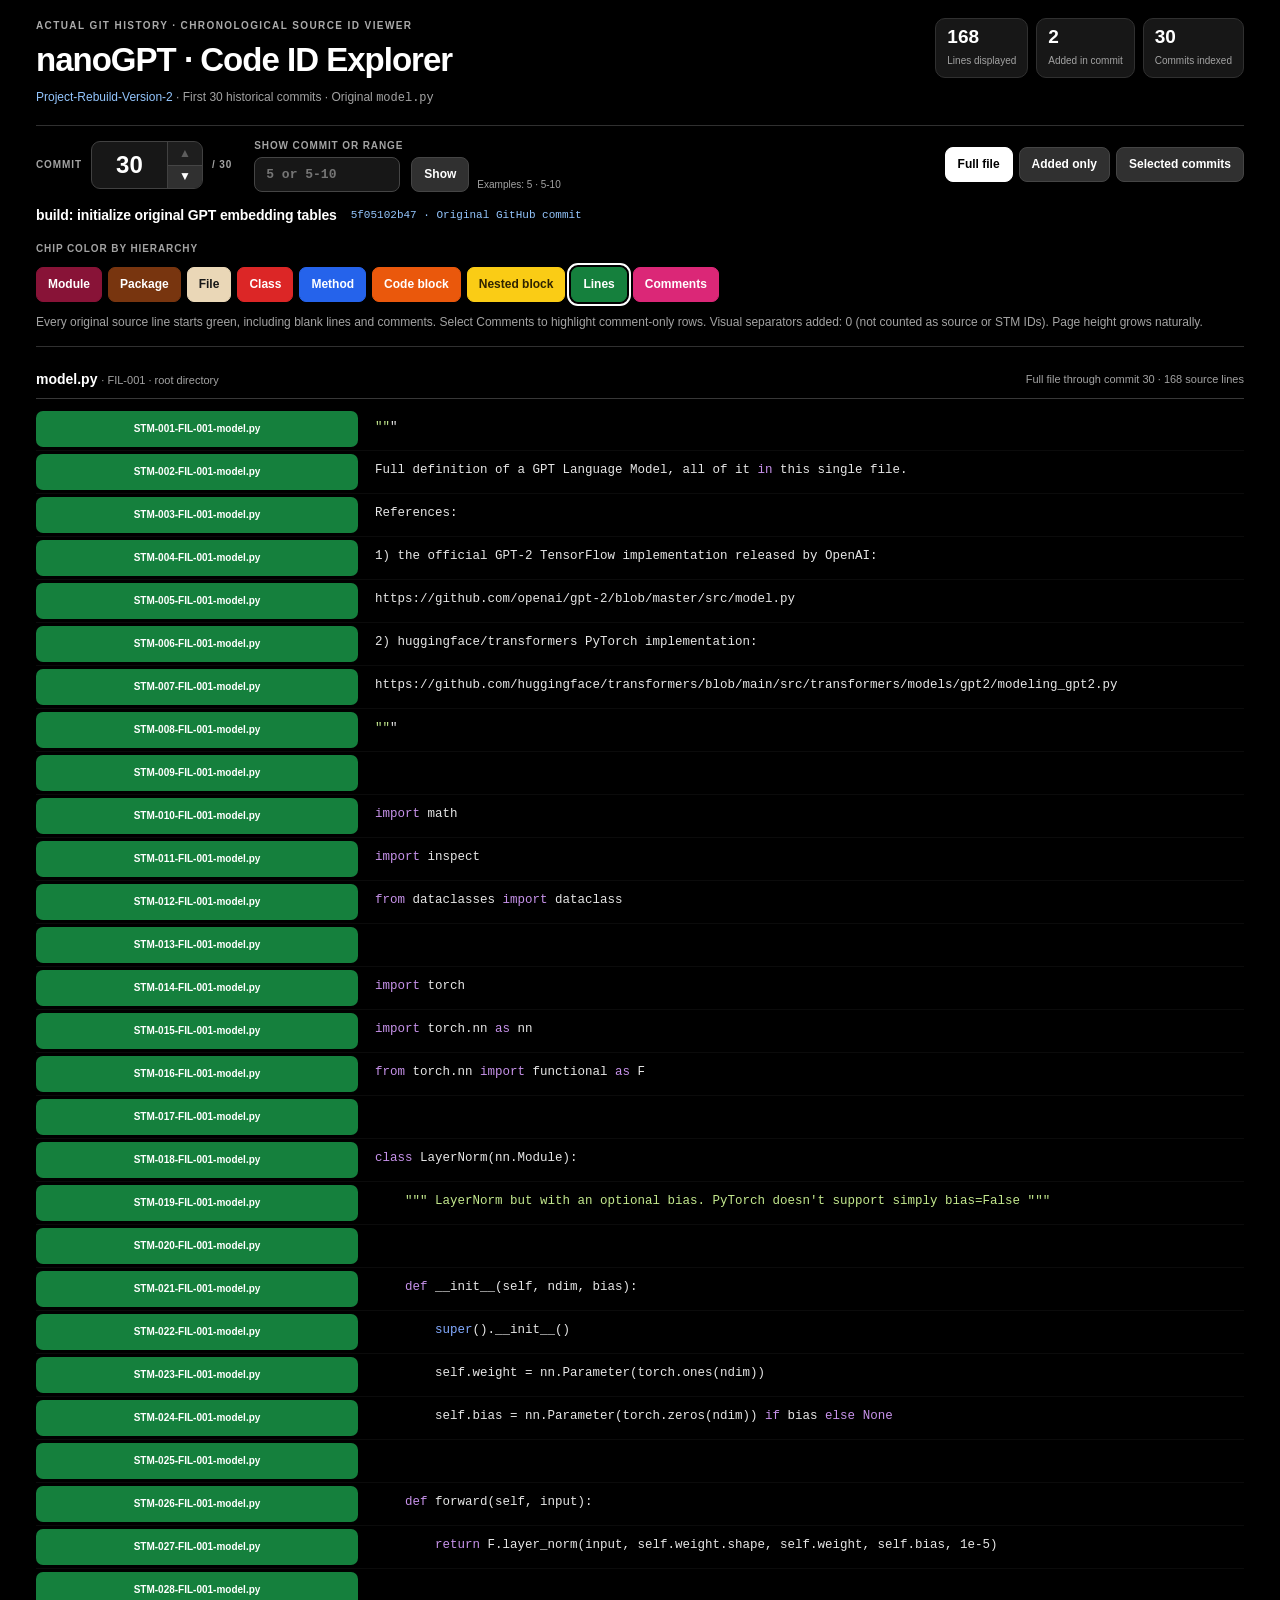
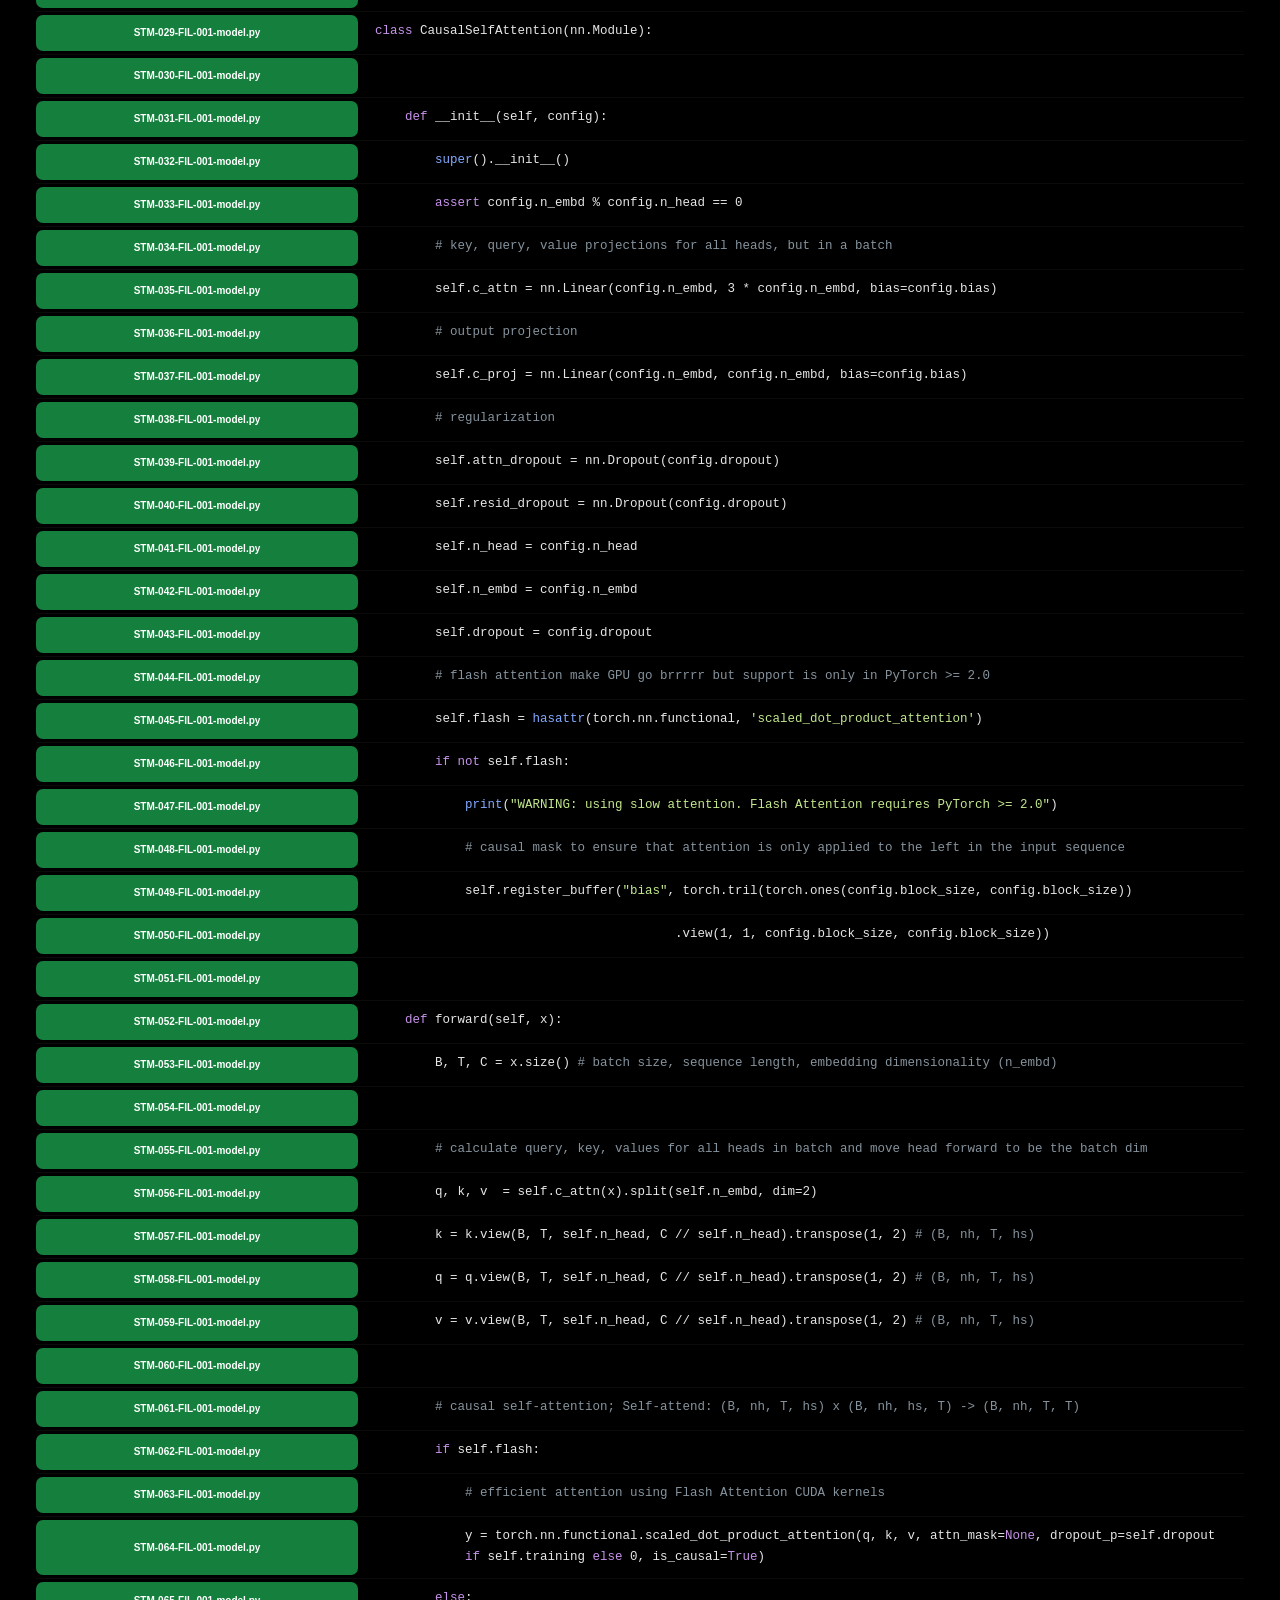
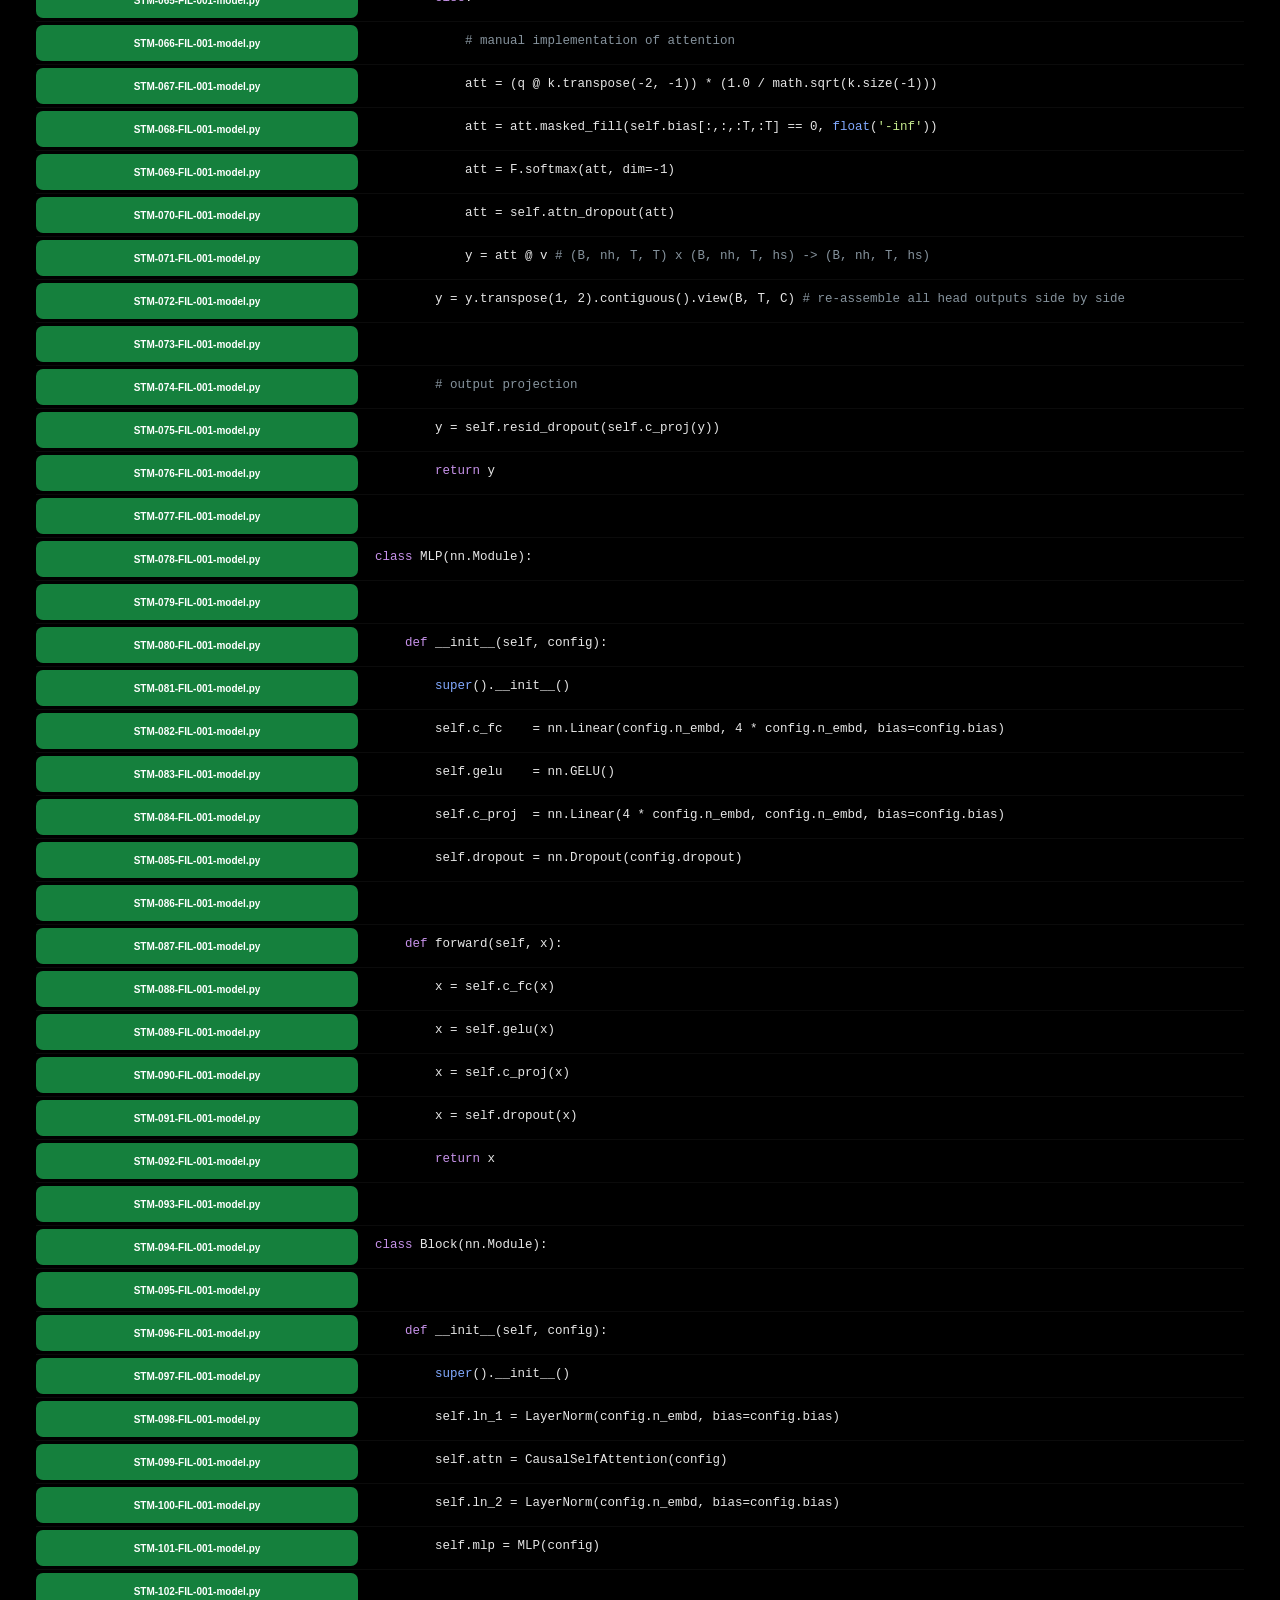
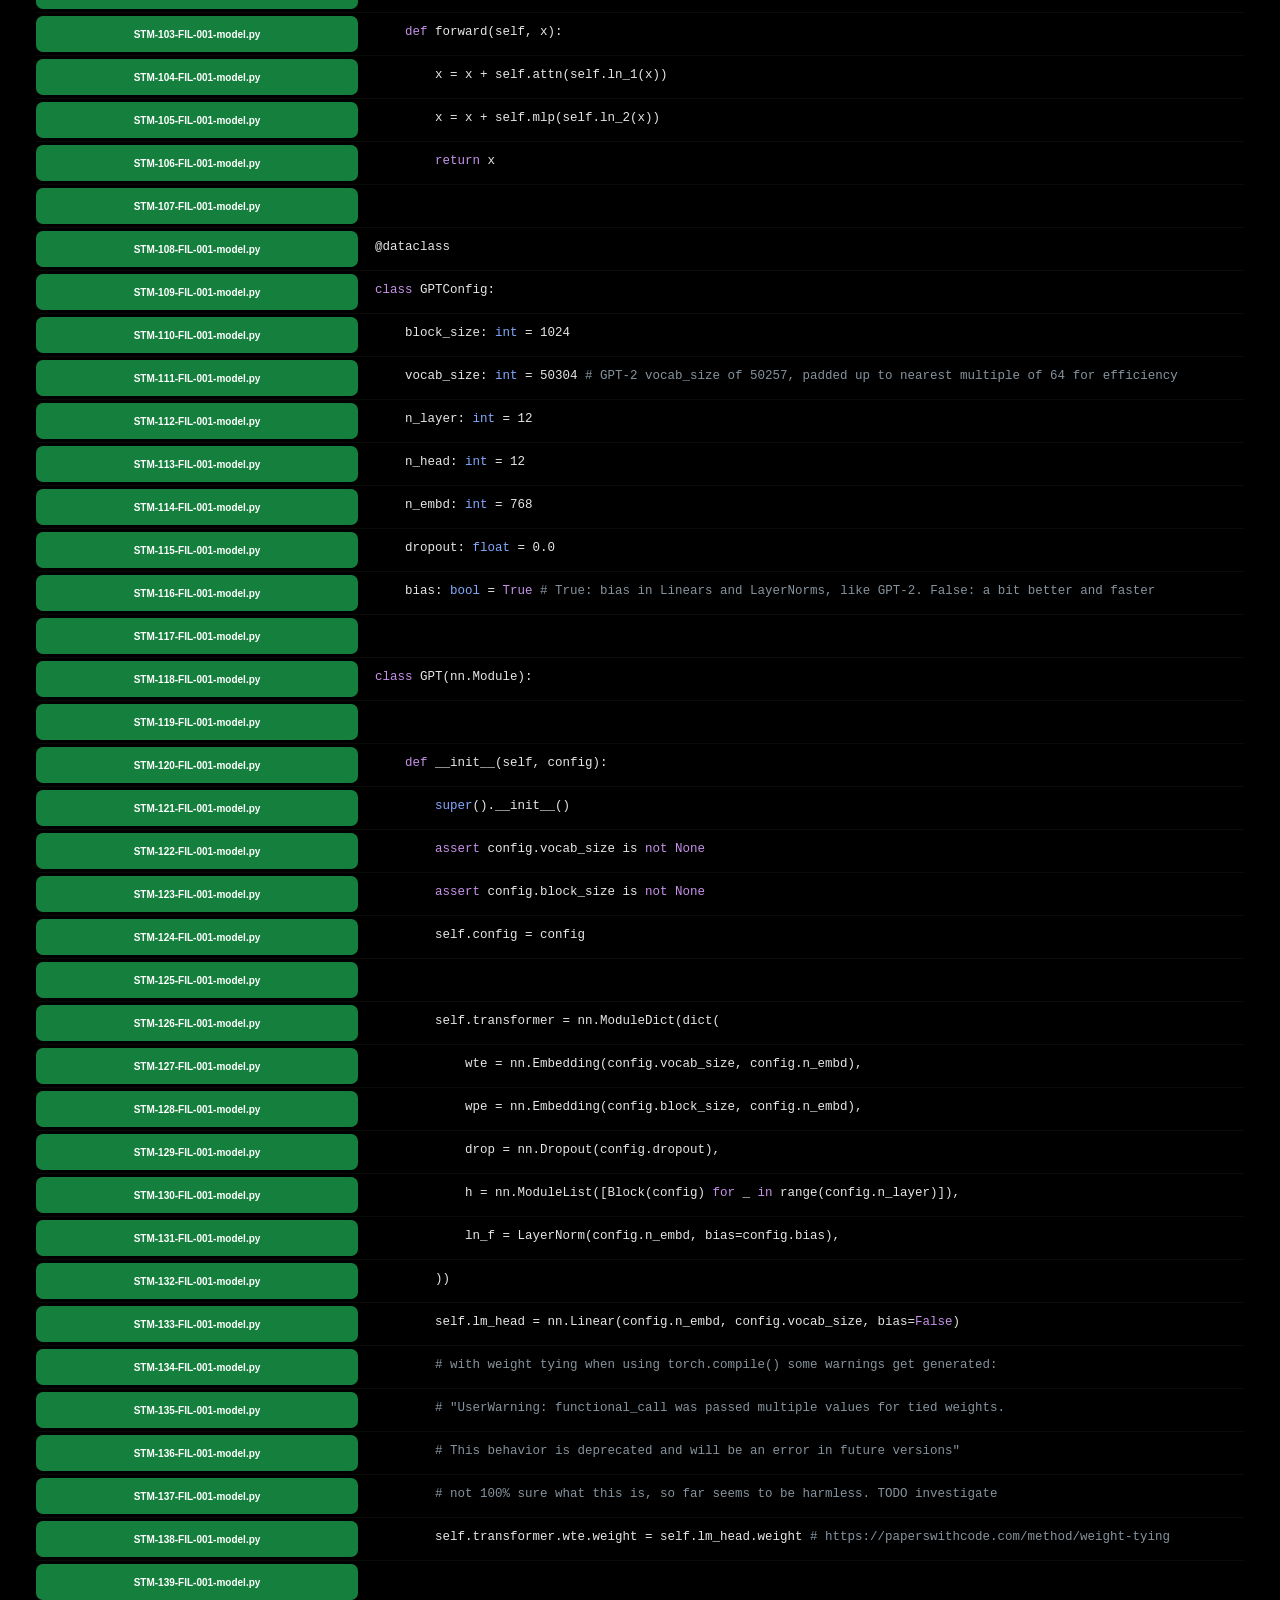
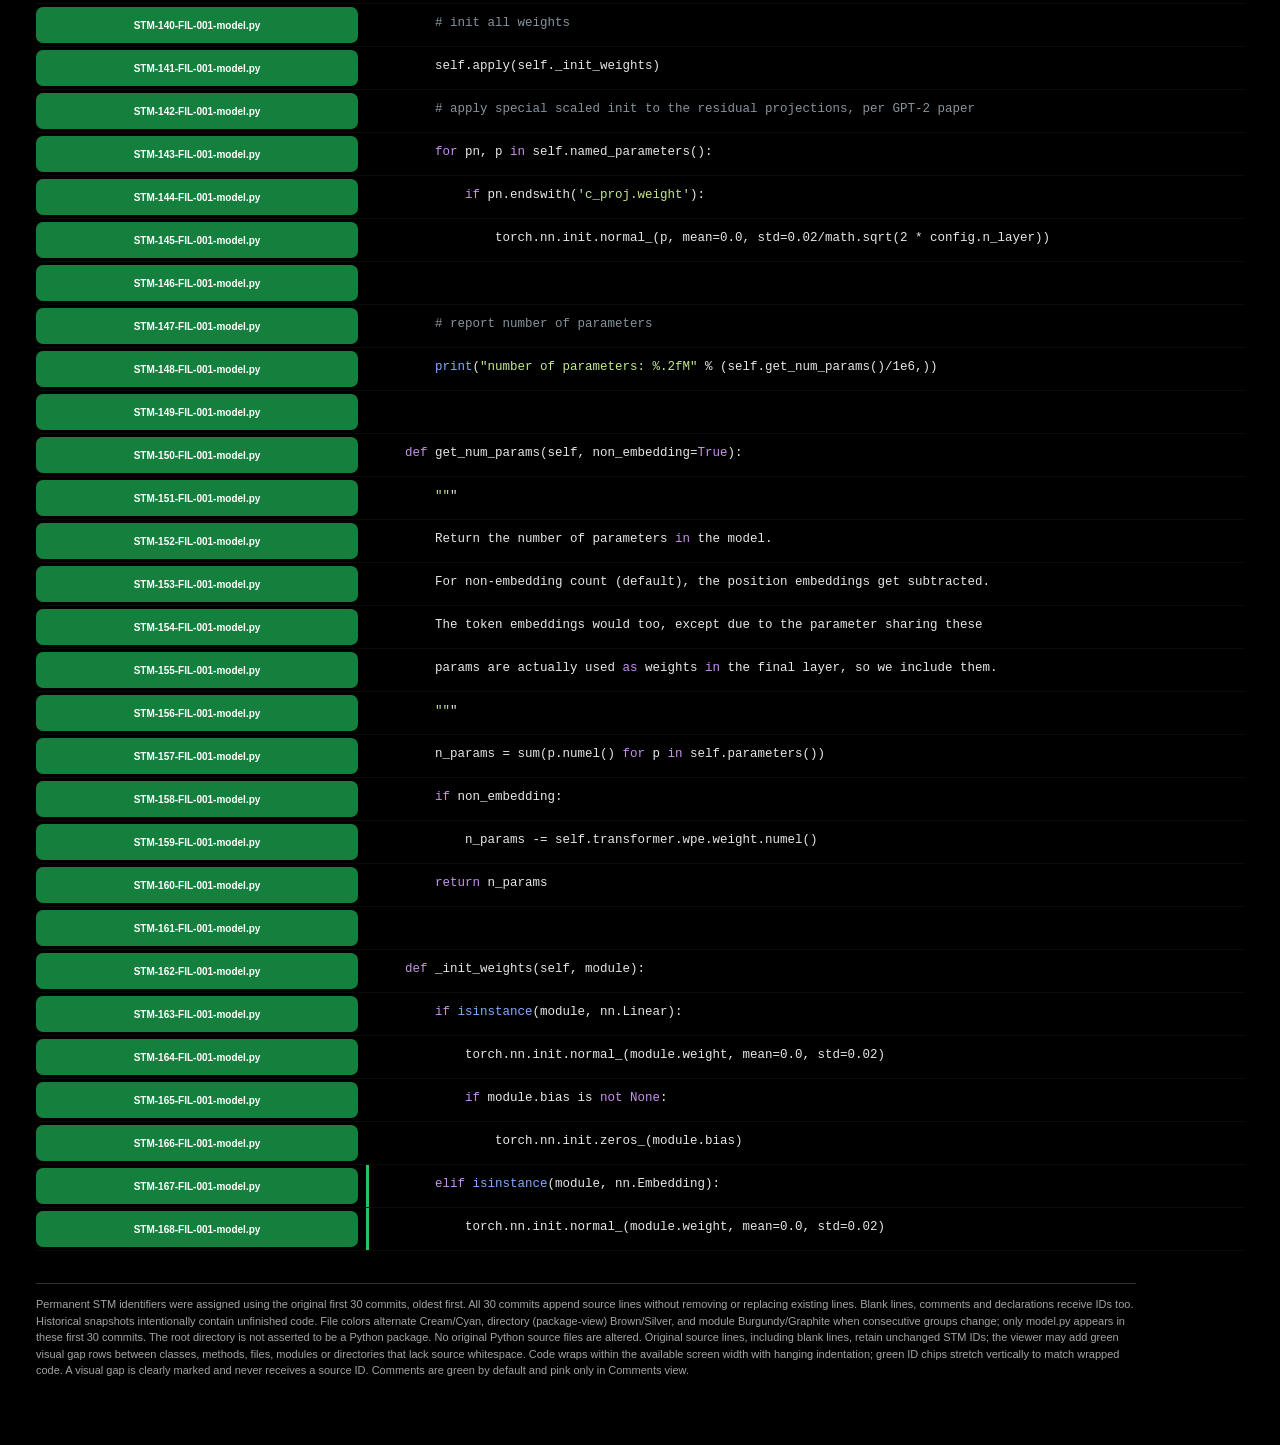
==== commit 27ffbd66: "demo: support single-commit and inclusive commit-range source filters" ====
--- a/commit-id-demo/index.html
+++ b/commit-id-demo/index.html
@@ -18,7 +18,7 @@
 .stepper{display:flex;gap:9px;align-items:center}
 .section-label{text-transform:uppercase;color:#a3a3a3;font-size:10px;letter-spacing:.09em;font-weight:800}
 .stepper-body{display:flex;align-items:center;background:#171717;border:1px solid #414141;border-radius:9px;overflow:hidden}
-.commit-number{min-width:75px;text-align:center;font-weight:800;font-size:24px;font-variant-numeric:tabular-nums;line-height:1;padding:10px}
+.commit-number{min-width:75px;white-space:nowrap;text-align:center;font-weight:800;font-size:24px;font-variant-numeric:tabular-nums;line-height:1;padding:10px}
 .stepper-buttons{display:flex;flex-direction:column;border-left:1px solid #414141}
 button{font:650 12px/1.2 Roboto,Arial,system-ui,sans-serif;background:#303030;color:#fff;border:1px solid #454545;border-radius:8px;padding:9px 12px;min-height:35px;cursor:pointer}
 button:hover:not(:disabled){filter:brightness(1.23)}
@@ -28,7 +28,7 @@
 .stepper-buttons button+button{border-top:1px solid #454545}
 .jump{display:flex;align-items:end;gap:8px;flex-wrap:wrap}
 .jump-input-wrap{display:flex;flex-direction:column;gap:4px}
-.jump input{width:120px;background:#171717;border:1px solid #454545;color:#fff;border-radius:8px;padding:9px 11px;font:600 13px ui-monospace,SFMono-Regular,Consolas,monospace;min-height:35px}
+.jump input{width:146px;background:#171717;border:1px solid #454545;color:#fff;border-radius:8px;padding:9px 11px;font:600 13px ui-monospace,SFMono-Regular,Consolas,monospace;min-height:35px}
 .nav-modes{display:flex;gap:6px;margin-left:auto;flex-wrap:wrap}
 .mode[aria-pressed="true"]{background:#fff;color:#000;border-color:#fff}
 .context{display:flex;align-items:center;gap:8px 14px;flex-wrap:wrap;margin-top:13px}
@@ -49,7 +49,7 @@
 .code-row:hover .chip-cell{background:#101010}
 .chip{background:var(--chip-bg,#15803D);color:var(--chip-fg,#fff);border-radius:7px;min-height:35px;height:100%;display:flex;flex-direction:column;align-items:center;justify-content:center;text-align:center;gap:2px;padding:7px 6px;width:100%;max-width:none}
 .chip .id{font:700 10px/1.35 Roboto,Arial,system-ui,sans-serif;white-space:normal;overflow-wrap:anywhere;word-break:normal}
-.chip .label{font:800 9.5px/1.3 Roboto,Arial,system-ui,sans-serif;overflow-wrap:anywhere;max-width:100%;letter-spacing:.01em}
+.chip .commit-marker{font:800 10px/1.3 Roboto,Arial,system-ui,sans-serif;letter-spacing:.01em}.chip .label{font:800 9.5px/1.3 Roboto,Arial,system-ui,sans-serif;overflow-wrap:anywhere;max-width:100%;letter-spacing:.01em}
 .source-code{display:flex;align-items:flex-start;min-width:0;padding:9px 9px;font:12.5px/1.75 'JetBrains Mono','Fira Code',Consolas,'Liberation Mono',monospace;color:#e6e6e6}
 .code-indent{display:block;flex:none;min-width:0;max-width:38%}
 .code-body{display:block;flex:1;min-width:0;white-space:pre-wrap;overflow-wrap:anywhere;word-break:normal;tab-size:4}
@@ -58,23 +58,23 @@
 @media(max-width:720px){
 .page{padding:12px 10px 35px}.stat{min-width:78px}.nav-modes{margin-left:0}
 .code-grid{min-width:0}.code-row{grid-template-columns:minmax(0,43%) minmax(0,57%)}
-.chip{max-width:none}.chip .id{font-size:9px}.chip .label{font-size:9px}.source-code{font-size:11.5px;padding:9px 5px}.code-indent{max-width:34%}.jump input{width:104px}
+.chip{max-width:none}.chip .id{font-size:9px}.chip .label{font-size:9px}.source-code{font-size:11.5px;padding:9px 5px}.code-indent{max-width:34%}.jump input{width:138px}
 }</style></head>
 <body><main class="page">
 <header class="head"><div><div class="eyebrow">Actual Git history · Chronological source ID viewer</div>
 <h1>nanoGPT · Code ID Explorer</h1>
 <p class="subtitle"><a href="https://github.com/sabareeshrao/Project-Rebuild-Version-2" target="_blank" rel="noopener">Project-Rebuild-Version-2</a> · First 30 historical commits · Original <code>model.py</code></p></div>
-<div class="stats"><div class="stat"><b id="total">168</b><span>Lines at commit</span></div><div class="stat"><b id="added-stat">2</b><span>New lines</span></div><div class="stat"><b>30</b><span>Commits indexed</span></div></div></header>
+<div class="stats"><div class="stat"><b id="total">168</b><span>Lines displayed</span></div><div class="stat"><b id="added-stat">2</b><span id="added-label">Added in commit</span></div><div class="stat"><b>30</b><span>Commits indexed</span></div></div></header>
 <section class="navbar" aria-label="Commit and hierarchy navigation">
 <div class="nav-top">
 <div class="stepper"><span class="section-label">Commit</span><div class="stepper-body">
 <div id="commit-number" class="commit-number" aria-live="polite">30</div>
 <div class="stepper-buttons"><button id="up" aria-label="Next commit" title="Next commit">▲</button><button id="down" aria-label="Previous commit" title="Previous commit">▼</button></div>
 </div><span class="section-label">/ 30</span></div>
-<form id="jump-form" class="jump"><div class="jump-input-wrap"><label for="jump-input" class="section-label">Jump to commit</label>
-<input id="jump-input" type="number" min="1" max="30" step="1" placeholder="1–30" inputmode="numeric" required></div>
-<button type="submit">Go</button></form>
-<div class="nav-modes"><button class="mode" id="full" aria-pressed="true">Full file</button><button class="mode" id="added" aria-pressed="false">Added only</button></div>
+<form id="jump-form" class="jump"><div class="jump-input-wrap"><label for="jump-input" class="section-label">Show commit or range</label>
+<input id="jump-input" type="text" placeholder="5 or 5-10" inputmode="text" autocomplete="off" spellcheck="false" aria-describedby="jump-help" required></div>
+<button type="submit">Show</button><span id="jump-help" class="section-label" style="text-transform:none;letter-spacing:0;font-weight:500">Examples: 5 · 5-10</span></form>
+<div class="nav-modes"><button class="mode" id="full" aria-pressed="true">Full file</button><button class="mode" id="added" aria-pressed="false">Added only</button><button class="mode" id="selected" aria-pressed="false">Selected commits</button></div>
 </div>
 <div class="context"><span class="commit-title" id="commit-title"></span><a id="commit-sha" class="hash" target="_blank" rel="noopener"></a></div>
 <div class="section-label" style="margin-top:15px">CHIP COLOR BY HIERARCHY</div>
@@ -101,7 +101,7 @@
 'use strict';
 var data=JSON.parse(document.getElementById('historical-source').textContent);
 var N=data.commits.length;
-var commit=30,kind='line',addedOnly=false;
+var commit=30,kind='line',viewMode='full',selection=null;
 var colors={class:'#DC2626',method:'#2563EB',block:'#EA580C',nested:'#FACC15',line:'#15803D',comment:'#DB2777'};
 var pairs={
 file:[{bg:'#EAD7B7',fg:'#171717'},{bg:'#06B6D4',fg:'#111827'}],
@@ -217,34 +217,59 @@
  chip.style.setProperty('--chip-fg','#FFFFFF');
  chip.title='Display-only empty line; no source line or STM ID';
  chip.setAttribute('aria-label','Display-only green separator');
- var label=document.createElement('div');label.className='label';
- label.textContent='VISUAL GAP · not source';
- chip.appendChild(label);
+ // Keep display-only gap visibly empty and green; its accessible label and tooltip
+ // distinguish it from historical source without inventing an STM identifier.
  left.appendChild(chip);
  var right=document.createElement('div');right.className='source-code';
  appendCodeContent(right,'');
  row.appendChild(left);row.appendChild(right);fragment.appendChild(row);
 }
+// Input "5" means Commit 5 only; "5-10" means additions from commits 5 through 10, inclusive.
+function parseCommitSelection(input){
+ var match=String(input).trim().match(/^(\d+)(?:\s*-\s*(\d+))?$/);
+ if(!match)return null;
+ var first=Number(match[1]),last=match[2]===undefined?first:Number(match[2]);
+ if(!Number.isSafeInteger(first)||!Number.isSafeInteger(last)||first<1||last>N||first>last)return null;
+ return {start:first,end:last};
+}
+function getVisibleLines(){
+ if(viewMode==='full')return data.lines.filter(function(l){return l.firstCommit<=commit});
+ if(viewMode==='added')return data.lines.filter(function(l){return l.firstCommit===commit});
+ var range=selection||{start:commit,end:commit};
+ return data.lines.filter(function(l){return l.firstCommit>=range.start&&l.firstCommit<=range.end});
+}
 function render(){
- var c=data.commits[commit-1],list=data.lines.filter(function(l){return l.firstCommit<=commit&&(!addedOnly||l.firstCommit===commit)});
- $('commit-number').textContent=String(commit);$('total').textContent=String(c.total);$('added-stat').textContent=String(c.added);
+ var c=data.commits[commit-1],range=viewMode==='selection'?(selection||{start:commit,end:commit}):null;
+ var list=getVisibleLines();
+ var addedInSelection=range?data.commits.slice(range.start-1,range.end).reduce(function(sum,item){return sum+item.added},0):c.added;
+ var rangeText=range?(range.start===range.end?'Commit '+range.start:'Commits '+range.start+'–'+range.end):'';
+ $('commit-number').textContent=range&&range.start!==range.end?range.start+'–'+range.end:String(commit);
+ $('total').textContent=String(list.length);$('added-stat').textContent=String(addedInSelection);
+ $('added-label').textContent=range?'Added in selection':'Added in commit';
  $('up').disabled=commit===N;$('down').disabled=commit===1;
- $('commit-title').textContent=c.message;
- $('commit-sha').textContent=c.sha.slice(0,10)+' · Original GitHub commit';
+ $('commit-title').textContent=range&&range.start!==range.end?rangeText+' · '+(range.end-range.start+1)+' commits · '+addedInSelection+' added lines':c.message;
+ $('commit-sha').textContent=(range&&range.start!==range.end?'Ending commit ':'')+c.sha.slice(0,10)+' · Original GitHub commit';
  $('commit-sha').href=c.url;
- $('source-status').textContent=(addedOnly?'Added in commit '+commit:'File through commit '+commit)+' · '+list.length+' lines shown';
- $('full').setAttribute('aria-pressed',String(!addedOnly));$('added').setAttribute('aria-pressed',String(addedOnly));
+ $('source-status').textContent=(range?rangeText+' only':viewMode==='added'?'Added in commit '+commit:'Full file through commit '+commit)+' · '+list.length+' source lines';
+ $('full').setAttribute('aria-pressed',String(viewMode==='full'));
+ $('added').setAttribute('aria-pressed',String(viewMode==='added'));
+ $('selected').setAttribute('aria-pressed',String(viewMode==='selection'));
  document.querySelectorAll('.level').forEach(function(b){b.setAttribute('aria-pressed',String(b.dataset.kind===kind))});
  var counts={file:new Map(),module:new Map(),package:new Map()},labels=new Set();
  var fragment=document.createDocumentFragment();
- var prior=null,gapCount=0;
+ var prior=null,gapCount=0,seenCommitLabels=new Set();
  list.forEach(function(line){
   if(shouldInsertDisplayGap(prior,line)){appendVisualGap(fragment);gapCount++;}
   var clr=colorForLine(line,counts,labels);
-  var row=document.createElement('div');row.className='code-row'+(line.firstCommit===commit?' changed':'');
+  var row=document.createElement('div');row.className='code-row'+(viewMode==='selection'||line.firstCommit===commit?' changed':'');
   var cell=document.createElement('div');cell.className='chip-cell';
   var chip=document.createElement('div');chip.className='chip';chip.style.setProperty('--chip-bg',clr.bg);chip.style.setProperty('--chip-fg',clr.fg);
   chip.title=line.id+' · introduced in commit '+line.firstCommit;
+  if(viewMode==='selection'&&line.text.trim()&&!seenCommitLabels.has(line.firstCommit)){
+   var marker=document.createElement('div');marker.className='commit-marker';
+   marker.textContent='COMMIT '+line.firstCommit+' · +'+data.commits[line.firstCommit-1].added+' lines';
+   chip.appendChild(marker);seenCommitLabels.add(line.firstCommit);
+  }
   if(clr.label){var label=document.createElement('div');label.className='label';label.textContent=clr.label;chip.appendChild(label);}
   var id=document.createElement('div');id.className='id';id.textContent=line.id;chip.appendChild(id);cell.appendChild(chip);
   var code=document.createElement('div');code.className='source-code';appendCodeContent(code,line.text);row.appendChild(cell);row.appendChild(code);
@@ -258,28 +283,37 @@
  kind==='file'?'File view: Cream → Cyan → Cream on consecutive file changes. Only model.py appears through commit 30.':
  kind==='module'?'Python-module view: Burgundy → Graphite → Burgundy on consecutive module changes.':
  'Selected '+kind+' scope colors only its member lines. First chip names the scope; individual STM IDs remain unchanged.';
- $('hint').textContent=explanation+' Visual separators added: '+gapCount+' (not counted as source or STM IDs). Page height grows naturally.';
+ $('hint').textContent=(range?'Showing only '+rangeText.toLowerCase()+'. ':'')+explanation+' Visual separators added: '+gapCount+' (not counted as source or STM IDs). Page height grows naturally.';
 }
 function setCommit(n){
  if(!Number.isInteger(n)||n<1||n>N)return false;
- commit=n;render();return true;
+ commit=n;
+ if(viewMode==='selection')selection={start:n,end:n};
+ render();return true;
 }
 $('up').addEventListener('click',function(){setCommit(commit+1)});
 $('down').addEventListener('click',function(){setCommit(commit-1)});
 $('jump-form').addEventListener('submit',function(event){
  event.preventDefault();
- var v=Number($('jump-input').value);
- if(!setCommit(v)){ $('jump-input').setCustomValidity('Enter a whole commit number from 1 to '+N);$('jump-input').reportValidity(); }
- else { $('jump-input').setCustomValidity(''); $('jump-input').value=''; }
+ var parsed=parseCommitSelection($('jump-input').value);
+ if(!parsed){
+  $('jump-input').setCustomValidity('Enter 1–'+N+' or a valid ascending range such as 5-10');
+  $('jump-input').reportValidity();return;
+ }
+ $('jump-input').setCustomValidity('');
+ selection=parsed;
+ commit=parsed.end;
+ viewMode='selection';
+ render();
 });
 $('jump-input').addEventListener('input',function(){this.setCustomValidity('')});
-$('full').addEventListener('click',function(){addedOnly=false;render()});
-$('added').addEventListener('click',function(){addedOnly=true;render()});
+$('full').addEventListener('click',function(){viewMode='full';render()});
+$('added').addEventListener('click',function(){viewMode='added';render()});
+$('selected').addEventListener('click',function(){
+ if(!selection)selection={start:commit,end:commit};
+ commit=selection.end;viewMode='selection';render();
+});
 document.querySelectorAll('.level').forEach(function(b){b.addEventListener('click',function(){kind=b.dataset.kind;render()})});
-document.addEventListener('keydown',function(e){
- if(e.target.closest('input,textarea,select')||e.altKey||e.ctrlKey||e.metaKey)return;
- if(e.key==='ArrowUp'){if(setCommit(commit+1))e.preventDefault();}
- else if(e.key==='ArrowDown'){if(setCommit(commit-1))e.preventDefault();}
-});
+// Keep native ArrowUp/ArrowDown page scrolling; use the explicit navigator for commit changes.
 render();
 })();</script></body></html>
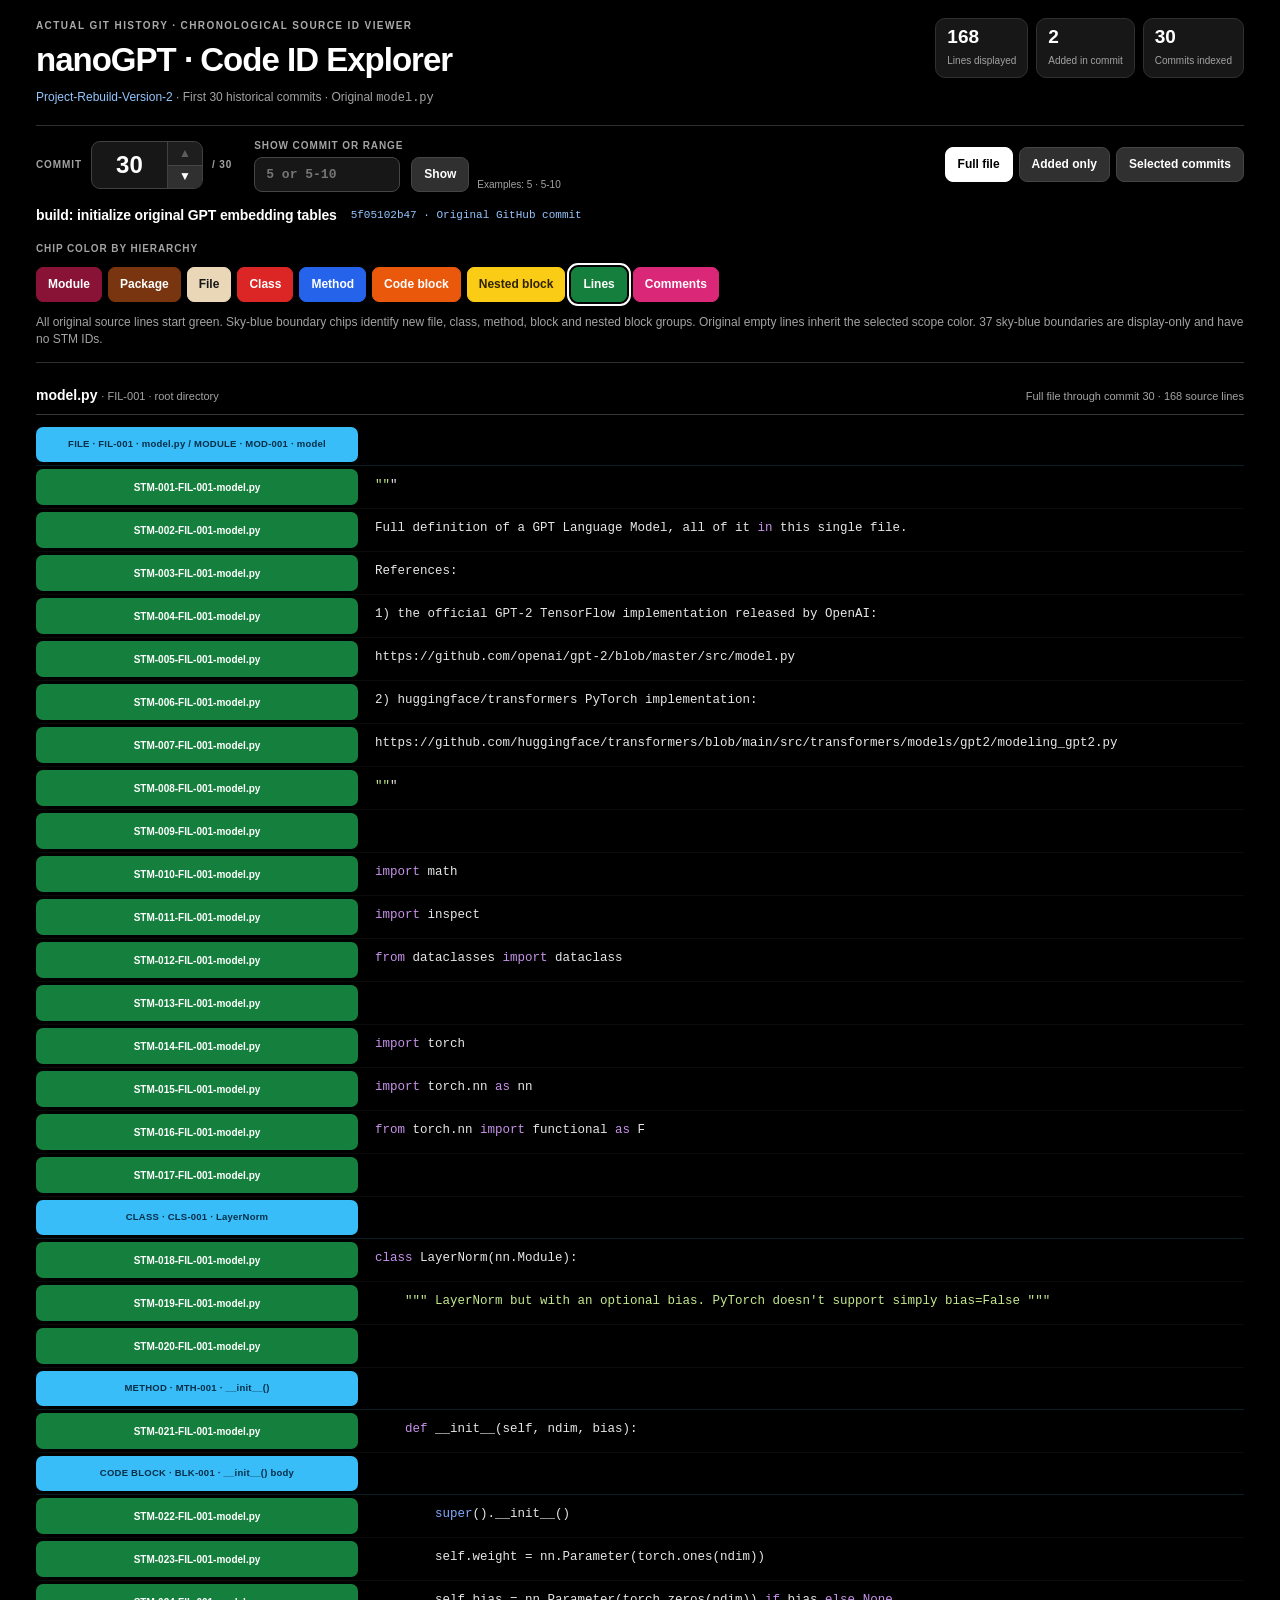
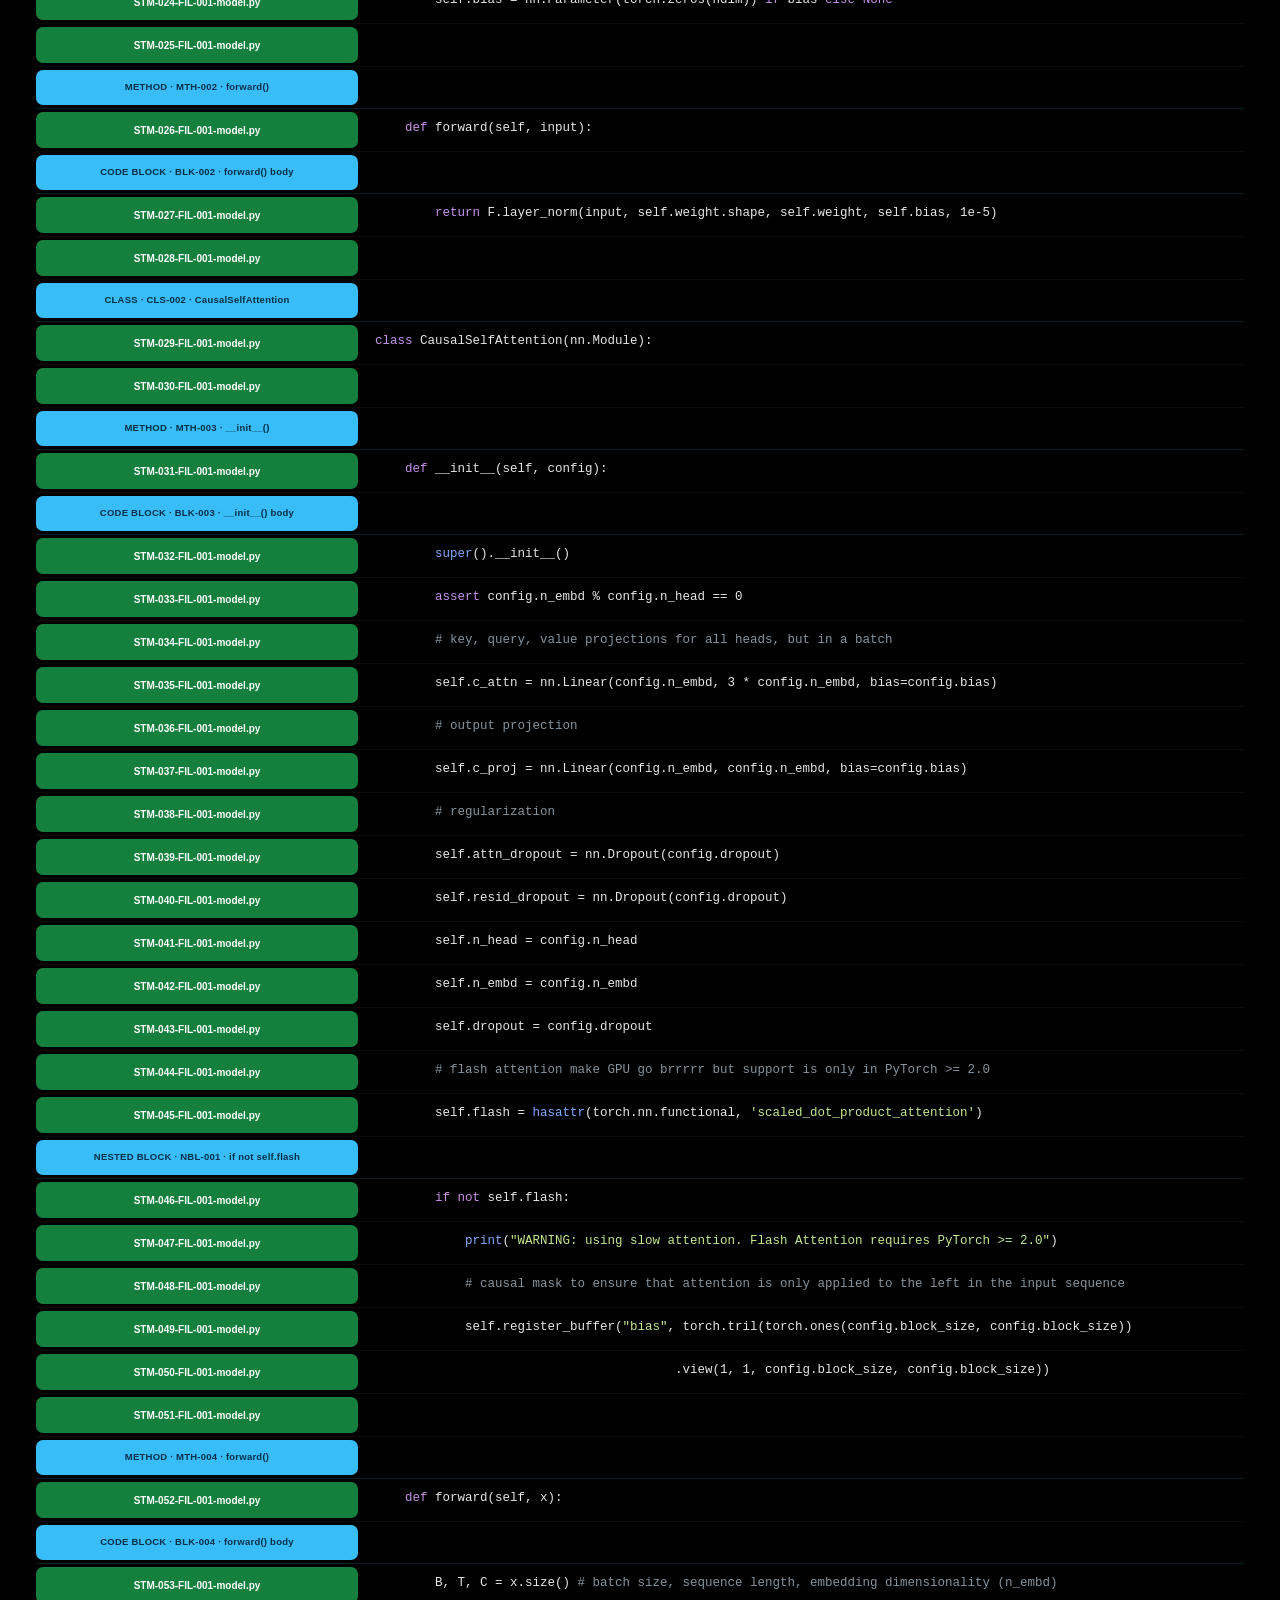
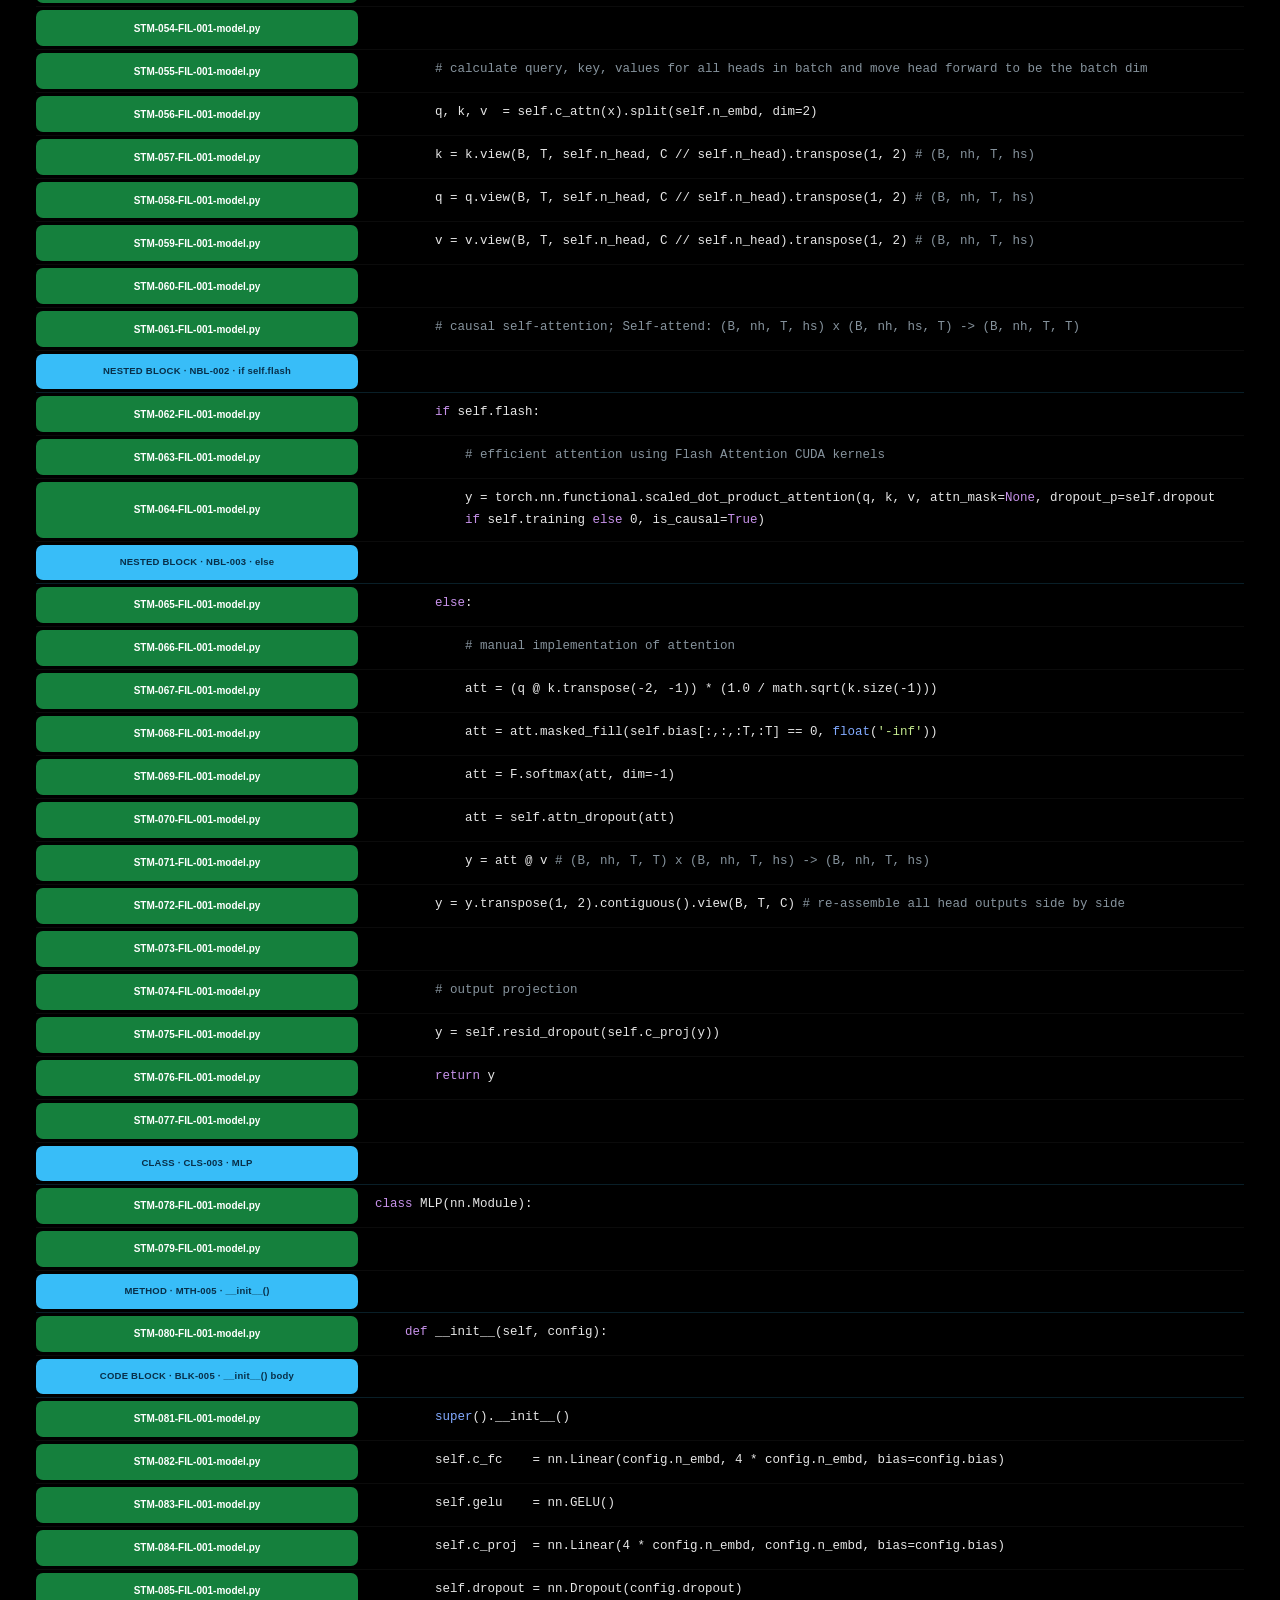
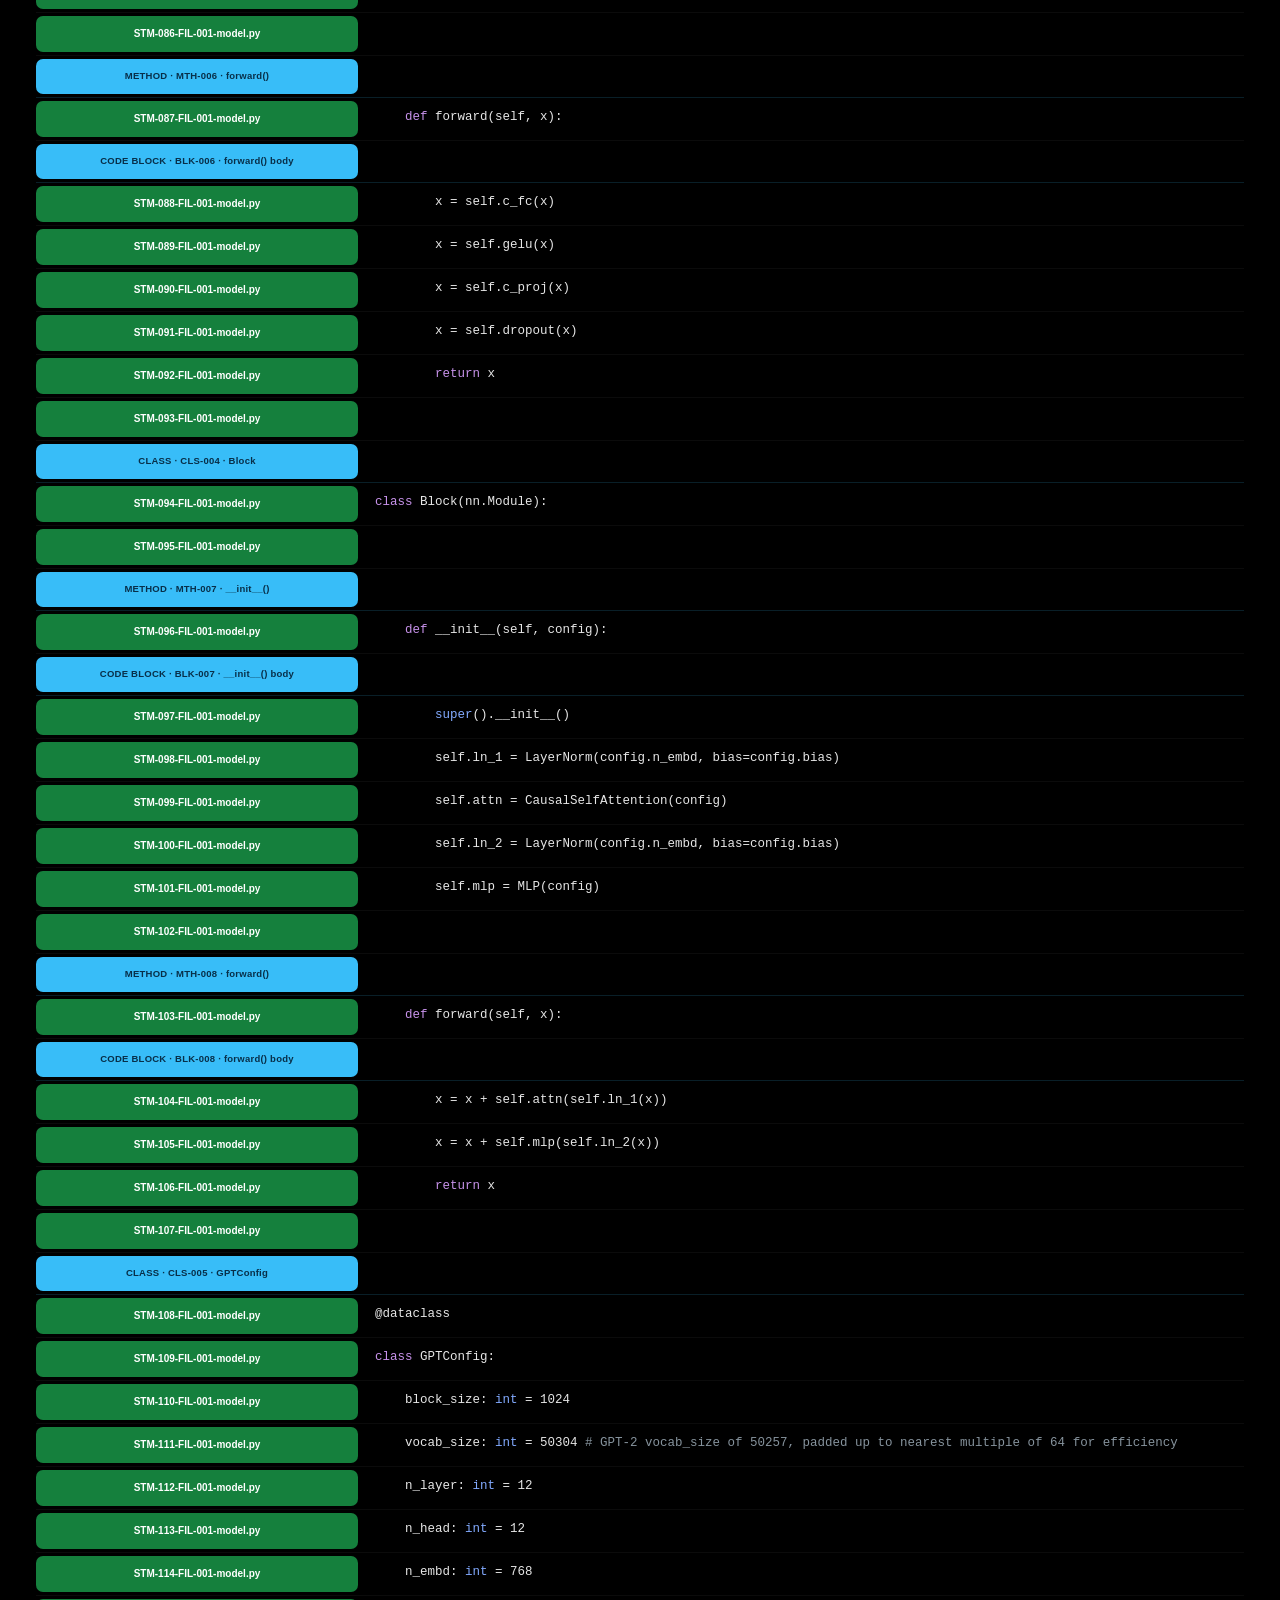
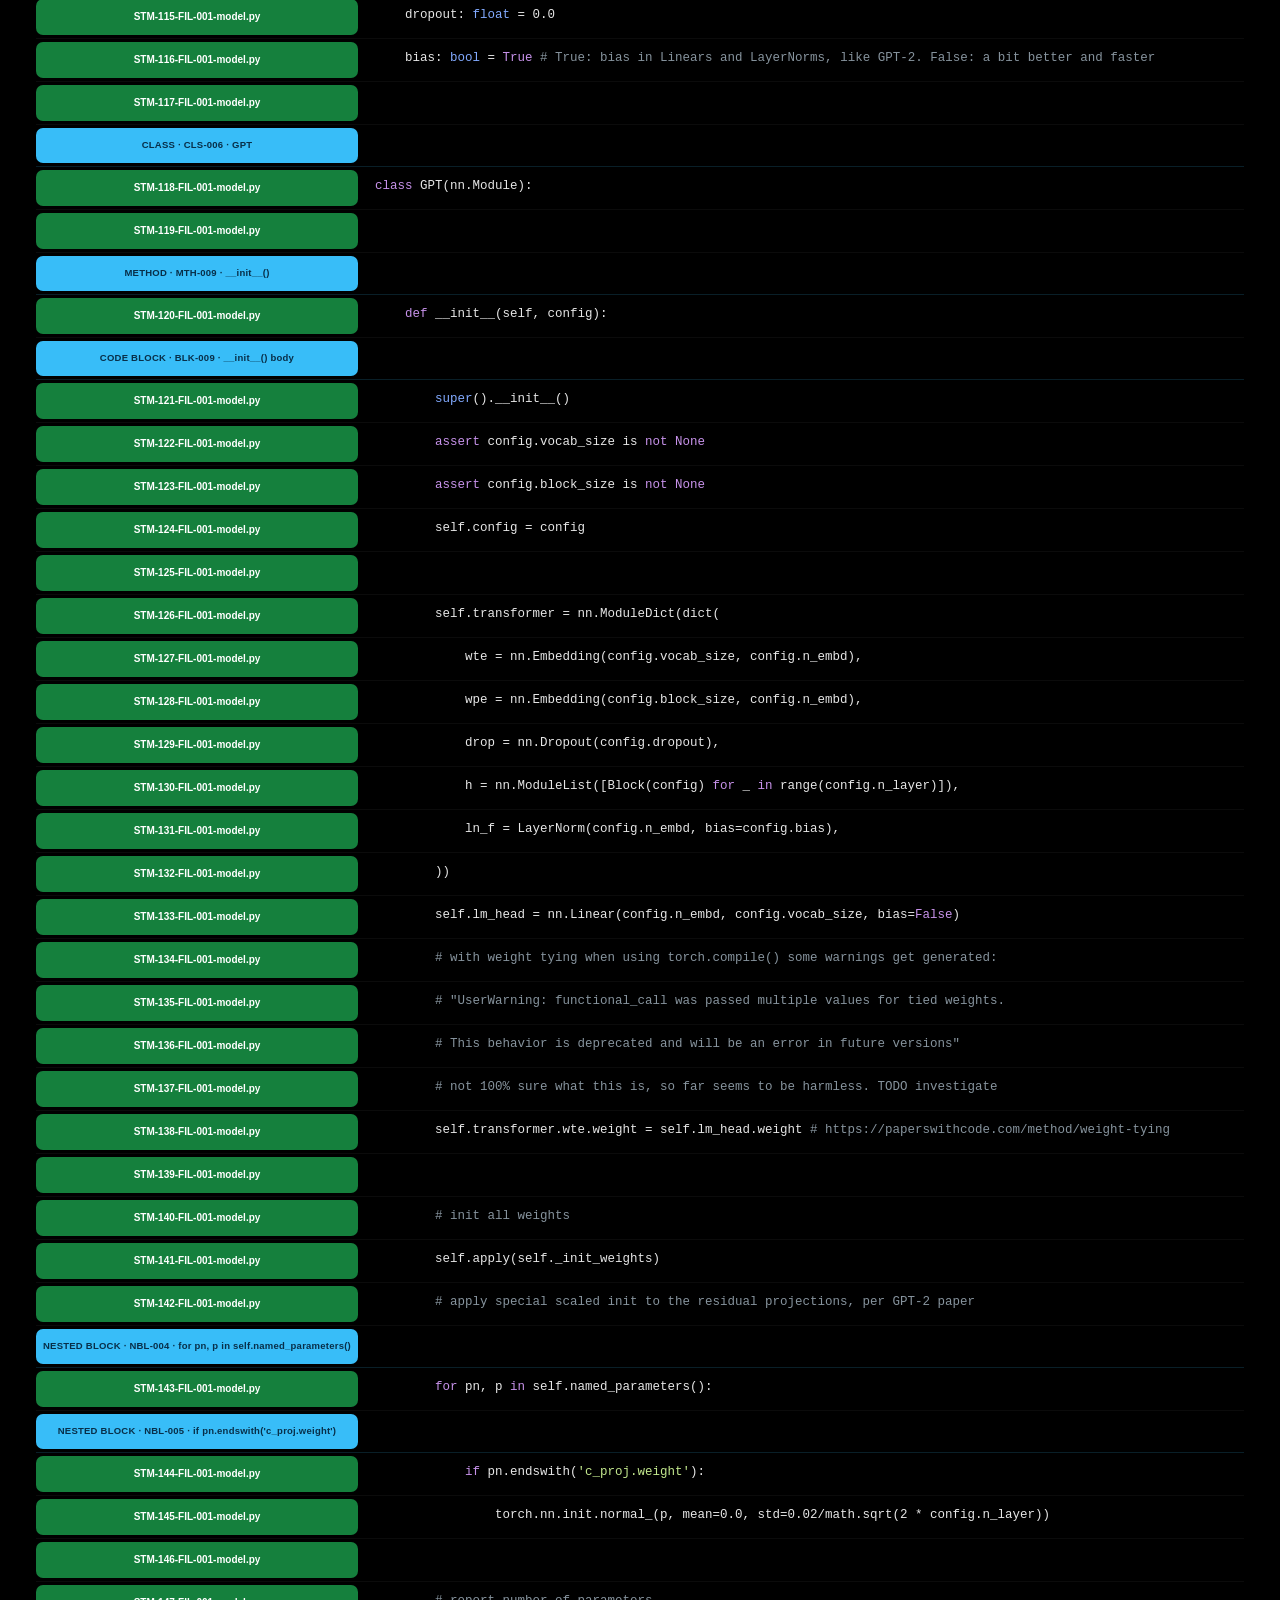
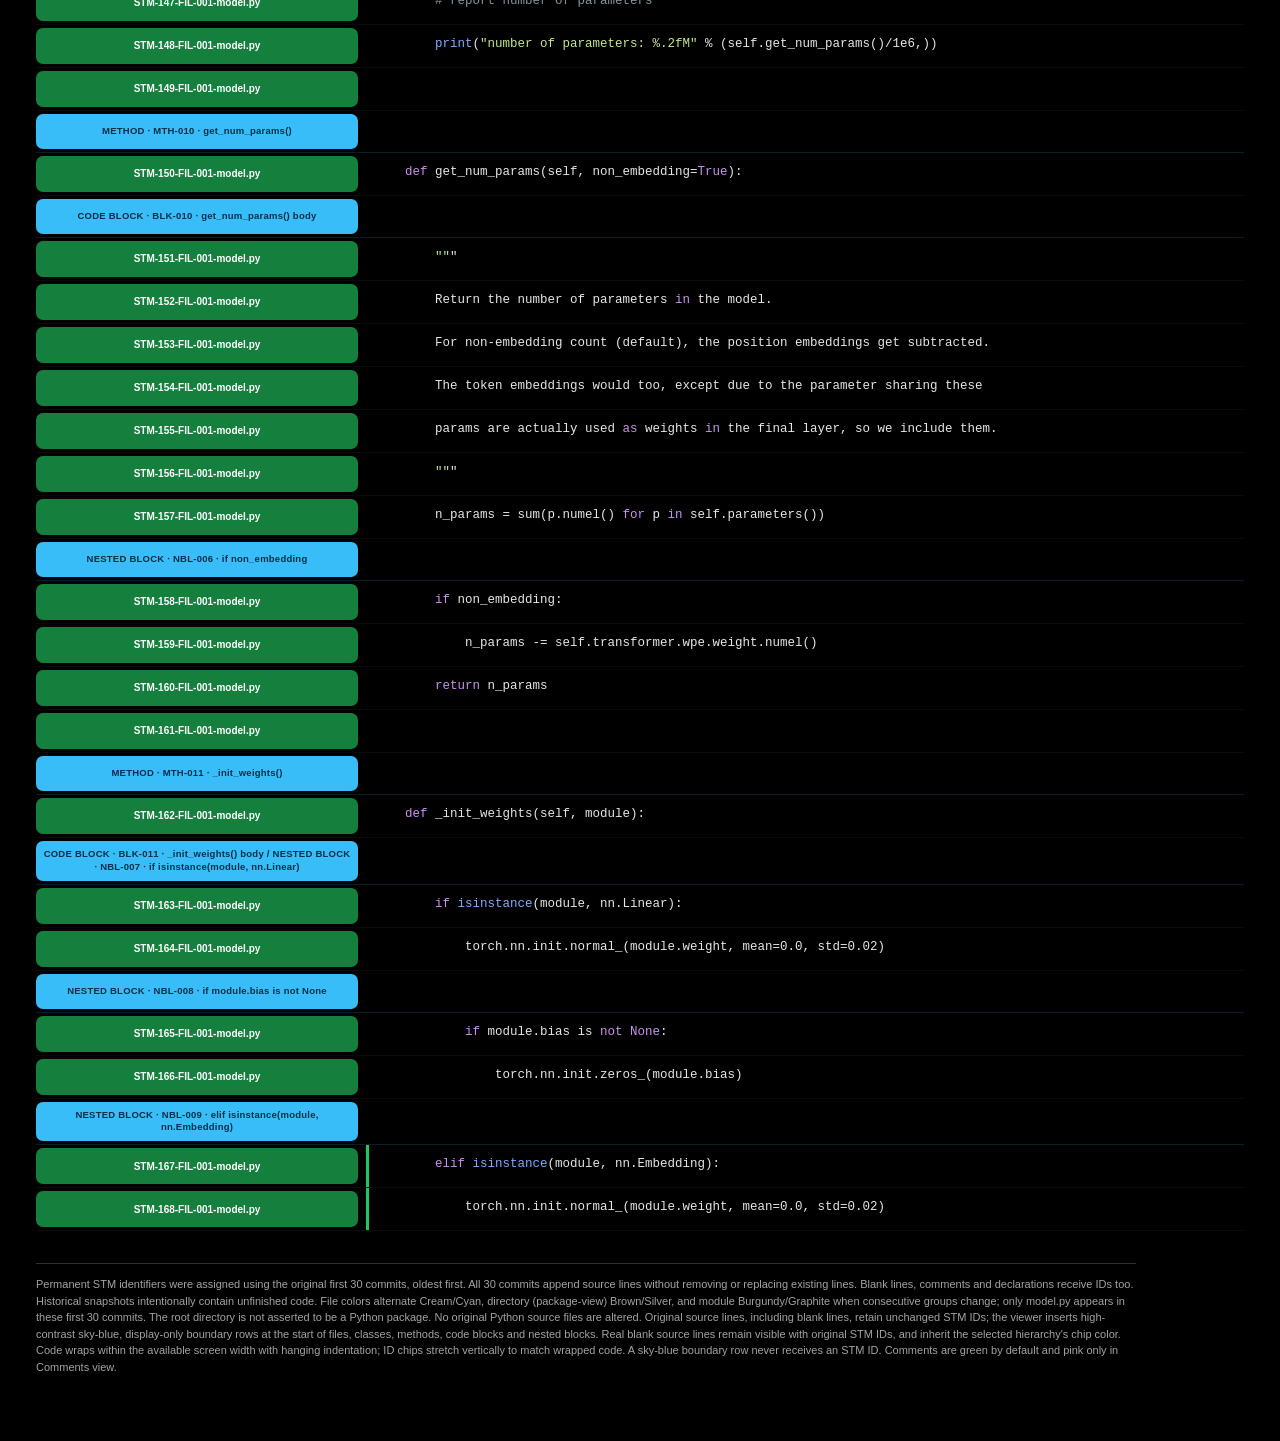
==== commit 3c8deb32: "viewer: sky-blue scope-start boundaries and hierarchy-colored source blank lines" ====
--- a/commit-id-demo/index.html
+++ b/commit-id-demo/index.html
@@ -43,7 +43,7 @@
 .code-frame{width:100%;max-width:100%;overflow:visible}
 .code-grid{width:100%;min-width:0;padding:9px 0 12px}
 .code-row{display:grid;grid-template-columns:minmax(0,min(330px,43%)) minmax(0,1fr);align-items:stretch;min-width:0;min-height:43px;border-bottom:1px solid rgba(255,255,255,.042)}
-.code-row:hover{background:#101010}.display-gap .chip{min-height:24px;opacity:.75}.display-gap .label{font-size:9px}.display-gap{min-height:29px}
+.code-row:hover{background:#101010}.boundary-row{min-height:26px;border-bottom:1px solid rgba(56,189,248,.16)}.boundary-row .chip-cell{padding:3px 8px 3px 0}.boundary-row .source-code{padding:0;min-height:27px}.boundary-chip{min-height:23px;padding:4px 6px}.boundary-text{font:800 9.5px/1.35 Roboto,Arial,sans-serif;overflow-wrap:anywhere;letter-spacing:.025em}
 .code-row.changed .source-code{box-shadow:inset 3px 0 #22c55e}
 .chip-cell{position:relative;display:flex;align-self:stretch;min-width:0;background:#000;padding:3px 8px 3px 0}
 .code-row:hover .chip-cell{background:#101010}
@@ -95,7 +95,7 @@
 <span class="muted" id="source-status"></span></div>
 <div class="code-frame" id="code-frame"><div class="code-grid" id="code-grid"></div></div>
 </section>
-<p class="footer">Permanent STM identifiers were assigned using the original first 30 commits, oldest first. All 30 commits append source lines without removing or replacing existing lines. Blank lines, comments and declarations receive IDs too. Historical snapshots intentionally contain unfinished code. File colors alternate Cream/Cyan, directory (package-view) Brown/Silver, and module Burgundy/Graphite when consecutive groups change; only model.py appears in these first 30 commits. The root directory is not asserted to be a Python package. No original Python source files are altered. Original source lines, including blank lines, retain unchanged STM IDs; the viewer may add green visual gap rows between classes, methods, files, modules or directories that lack source whitespace. Code wraps within the available screen width with hanging indentation; green ID chips stretch vertically to match wrapped code. A visual gap is clearly marked and never receives a source ID. Comments are green by default and pink only in Comments view.</p>
+<p class="footer">Permanent STM identifiers were assigned using the original first 30 commits, oldest first. All 30 commits append source lines without removing or replacing existing lines. Blank lines, comments and declarations receive IDs too. Historical snapshots intentionally contain unfinished code. File colors alternate Cream/Cyan, directory (package-view) Brown/Silver, and module Burgundy/Graphite when consecutive groups change; only model.py appears in these first 30 commits. The root directory is not asserted to be a Python package. No original Python source files are altered. Original source lines, including blank lines, retain unchanged STM IDs; the viewer inserts high-contrast sky-blue, display-only boundary rows at the start of files, classes, methods, code blocks and nested blocks. Real blank source lines remain visible with original STM IDs, and inherit the selected hierarchy's chip color. Code wraps within the available screen width with hanging indentation; ID chips stretch vertically to match wrapped code. A sky-blue boundary row never receives an STM ID. Comments are green by default and pink only in Comments view.</p>
 </main><script id="historical-source" type="application/json">{"repo":"sabareeshrao/Project-Rebuild-Version-2","file":"model.py","fileId":"FIL-001","commits":[{"n":1,"sha":"cac2c626c007c5a5bb298f001a9efa7091a313ca","title":"start original nanoGPT model module header","message":"build: start original nanoGPT model module header","added":8,"total":8,"url":"https://github.com/sabareeshrao/Project-Rebuild-Version-2/commit/cac2c626c007c5a5bb298f001a9efa7091a313ca"},{"n":2,"sha":"1b0b2d229884d905b7c736112345c520f2250a34","title":"introduce original GPT model imports","message":"build: introduce original GPT model imports","added":8,"total":16,"url":"https://github.com/sabareeshrao/Project-Rebuild-Version-2/commit/1b0b2d229884d905b7c736112345c520f2250a34"},{"n":3,"sha":"7515b19bf95404294b3ca6a6ab0b22d829fff7df","title":"declare original optional-bias LayerNorm","message":"build: declare original optional-bias LayerNorm","added":4,"total":20,"url":"https://github.com/sabareeshrao/Project-Rebuild-Version-2/commit/7515b19bf95404294b3ca6a6ab0b22d829fff7df"},{"n":4,"sha":"ac18d044565fa9cd11f10ff88b5e9395a979bf9e","title":"initialize learnable LayerNorm scale and bias","message":"build: initialize learnable LayerNorm scale and bias","added":4,"total":24,"url":"https://github.com/sabareeshrao/Project-Rebuild-Version-2/commit/ac18d044565fa9cd11f10ff88b5e9395a979bf9e"},{"n":5,"sha":"feb101a3c891690892790bc0c362cb1666c2a385","title":"complete original LayerNorm forward calculation","message":"build: complete original LayerNorm forward calculation","added":3,"total":27,"url":"https://github.com/sabareeshrao/Project-Rebuild-Version-2/commit/feb101a3c891690892790bc0c362cb1666c2a385"},{"n":6,"sha":"9db19cfc88373aba66663b88f453121a8d58c4b1","title":"declare original causal self-attention projections","message":"build: declare original causal self-attention projections","added":6,"total":33,"url":"https://github.com/sabareeshrao/Project-Rebuild-Version-2/commit/9db19cfc88373aba66663b88f453121a8d58c4b1"},{"n":7,"sha":"cb6a068138863bda2adf018d727588fd11e19cc6","title":"configure packed QKV and output projection","message":"build: configure packed QKV and output projection","added":4,"total":37,"url":"https://github.com/sabareeshrao/Project-Rebuild-Version-2/commit/cb6a068138863bda2adf018d727588fd11e19cc6"},{"n":8,"sha":"596e8c5dfc066e3a9b90245c9db3e2f1c7b73731","title":"configure attention dropout and head metadata","message":"build: configure attention dropout and head metadata","added":6,"total":43,"url":"https://github.com/sabareeshrao/Project-Rebuild-Version-2/commit/596e8c5dfc066e3a9b90245c9db3e2f1c7b73731"},{"n":9,"sha":"1143003f280676a06cf33ea738d9f5070024244d","title":"detect PyTorch scaled dot-product attention","message":"build: detect PyTorch scaled dot-product attention","added":2,"total":45,"url":"https://github.com/sabareeshrao/Project-Rebuild-Version-2/commit/1143003f280676a06cf33ea738d9f5070024244d"},{"n":10,"sha":"03f761745efe3006334eab8f1bd8af02062891a3","title":"register original manual causal mask fallback","message":"build: register original manual causal mask fallback","added":5,"total":50,"url":"https://github.com/sabareeshrao/Project-Rebuild-Version-2/commit/03f761745efe3006334eab8f1bd8af02062891a3"},{"n":11,"sha":"804c657b5c8f1bb5df5909b0fd67437a30dd5236","title":"start original causal attention forward pass","message":"build: start original causal attention forward pass","added":4,"total":54,"url":"https://github.com/sabareeshrao/Project-Rebuild-Version-2/commit/804c657b5c8f1bb5df5909b0fd67437a30dd5236"},{"n":12,"sha":"42288e37d76d41404f0173056b664493f64f39e8","title":"split QKV into individual attention heads","message":"build: split QKV into individual attention heads","added":6,"total":60,"url":"https://github.com/sabareeshrao/Project-Rebuild-Version-2/commit/42288e37d76d41404f0173056b664493f64f39e8"},{"n":13,"sha":"e7e9d63f05aba8ec8fb2fc63de0634bcbf7fc7f3","title":"apply causal scaled dot-product attention","message":"build: apply causal scaled dot-product attention","added":4,"total":64,"url":"https://github.com/sabareeshrao/Project-Rebuild-Version-2/commit/e7e9d63f05aba8ec8fb2fc63de0634bcbf7fc7f3"},{"n":14,"sha":"915dae9f834f6787c6c9de34b8261ad0f872c452","title":"implement original manual attention fallback","message":"build: implement original manual attention fallback","added":7,"total":71,"url":"https://github.com/sabareeshrao/Project-Rebuild-Version-2/commit/915dae9f834f6787c6c9de34b8261ad0f872c452"},{"n":15,"sha":"af0f71fda3840a543379f9e075d032a77d5380f1","title":"combine attention heads and output projection","message":"build: combine attention heads and output projection","added":5,"total":76,"url":"https://github.com/sabareeshrao/Project-Rebuild-Version-2/commit/af0f71fda3840a543379f9e075d032a77d5380f1"},{"n":16,"sha":"af508e60e993883b8991763ab189fa9743b2ef68","title":"introduce original GPT feed-forward expansion","message":"build: introduce original GPT feed-forward expansion","added":6,"total":82,"url":"https://github.com/sabareeshrao/Project-Rebuild-Version-2/commit/af508e60e993883b8991763ab189fa9743b2ef68"},{"n":17,"sha":"279441476aafb713c0bc1714dd3342c347ff8cc6","title":"configure GELU projection and residual dropout","message":"build: configure GELU projection and residual dropout","added":3,"total":85,"url":"https://github.com/sabareeshrao/Project-Rebuild-Version-2/commit/279441476aafb713c0bc1714dd3342c347ff8cc6"},{"n":18,"sha":"0b0ca1bb0b2d493e7eaa7ac55ff94bd27feecc52","title":"complete original GPT MLP forward pass","message":"build: complete original GPT MLP forward pass","added":7,"total":92,"url":"https://github.com/sabareeshrao/Project-Rebuild-Version-2/commit/0b0ca1bb0b2d493e7eaa7ac55ff94bd27feecc52"},{"n":19,"sha":"df5a6ba78e145417f78dd84031ca4916976fdebc","title":"assemble pre-normalized transformer attention block","message":"build: assemble pre-normalized transformer attention block","added":7,"total":99,"url":"https://github.com/sabareeshrao/Project-Rebuild-Version-2/commit/df5a6ba78e145417f78dd84031ca4916976fdebc"},{"n":20,"sha":"bccb7b302de8c395cb99ebfc6b0d8730aead2b23","title":"complete original residual transformer block","message":"build: complete original residual transformer block","added":7,"total":106,"url":"https://github.com/sabareeshrao/Project-Rebuild-Version-2/commit/bccb7b302de8c395cb99ebfc6b0d8730aead2b23"},{"n":21,"sha":"c930821239e049ffd06ce30a4d883bc7d266c0e0","title":"declare original GPT hyperparameter dataclass","message":"build: declare original GPT hyperparameter dataclass","added":10,"total":116,"url":"https://github.com/sabareeshrao/Project-Rebuild-Version-2/commit/c930821239e049ffd06ce30a4d883bc7d266c0e0"},{"n":22,"sha":"4f30c0e266202b2bf2d5f8e6203276e1f37a324a","title":"introduce original GPT model container","message":"build: introduce original GPT model container","added":8,"total":124,"url":"https://github.com/sabareeshrao/Project-Rebuild-Version-2/commit/4f30c0e266202b2bf2d5f8e6203276e1f37a324a"},{"n":23,"sha":"14ff811954741b57322f47f423ddbd7a9bffaf8f","title":"assemble embeddings transformer blocks and normalization","message":"build: assemble embeddings transformer blocks and normalization","added":8,"total":132,"url":"https://github.com/sabareeshrao/Project-Rebuild-Version-2/commit/14ff811954741b57322f47f423ddbd7a9bffaf8f"},{"n":24,"sha":"b7269301fa3c7231241862244ed2335b8eed8e2d","title":"tie original token embedding and output projection weights","message":"build: tie original token embedding and output projection weights","added":6,"total":138,"url":"https://github.com/sabareeshrao/Project-Rebuild-Version-2/commit/b7269301fa3c7231241862244ed2335b8eed8e2d"},{"n":25,"sha":"5010ef5f3e376575ed6fc2ee6f7f158af7a8aad5","title":"initialize original GPT residual projection weights","message":"build: initialize original GPT residual projection weights","added":7,"total":145,"url":"https://github.com/sabareeshrao/Project-Rebuild-Version-2/commit/5010ef5f3e376575ed6fc2ee6f7f158af7a8aad5"},{"n":26,"sha":"dfdcb6c970d8985c9edb82ff2971aebbae8172c9","title":"report original model parameter count","message":"build: report original model parameter count","added":3,"total":148,"url":"https://github.com/sabareeshrao/Project-Rebuild-Version-2/commit/dfdcb6c970d8985c9edb82ff2971aebbae8172c9"},{"n":27,"sha":"ee3a8af0098613bd6cbd8c65954211a5d2ef4b5b","title":"document original GPT parameter count calculation","message":"build: document original GPT parameter count calculation","added":8,"total":156,"url":"https://github.com/sabareeshrao/Project-Rebuild-Version-2/commit/ee3a8af0098613bd6cbd8c65954211a5d2ef4b5b"},{"n":28,"sha":"c10bbb83f5a3111e763a888dff17484207485247","title":"count GPT parameters excluding positional embeddings","message":"build: count GPT parameters excluding positional embeddings","added":4,"total":160,"url":"https://github.com/sabareeshrao/Project-Rebuild-Version-2/commit/c10bbb83f5a3111e763a888dff17484207485247"},{"n":29,"sha":"79d614d152cc9d4a076adf41214667438670887a","title":"initialize linear layer weights and optional biases","message":"build: initialize linear layer weights and optional biases","added":6,"total":166,"url":"https://github.com/sabareeshrao/Project-Rebuild-Version-2/commit/79d614d152cc9d4a076adf41214667438670887a"},{"n":30,"sha":"5f05102b47878b6f367b648613a5aef68f14122f","title":"initialize original GPT embedding tables","message":"build: initialize original GPT embedding tables","added":2,"total":168,"url":"https://github.com/sabareeshrao/Project-Rebuild-Version-2/commit/5f05102b47878b6f367b648613a5aef68f14122f"}],"lines":[{"n":1,"text":"\"\"\"","firstCommit":1,"id":"STM-001-FIL-001-model.py","file":"model.py","fileId":"FIL-001","module":"model","moduleId":"MOD-001","directory":"(repository root)","directoryId":"DIR-001"},{"n":2,"text":"Full definition of a GPT Language Model, all of it in this single file.","firstCommit":1,"id":"STM-002-FIL-001-model.py","file":"model.py","fileId":"FIL-001","module":"model","moduleId":"MOD-001","directory":"(repository root)","directoryId":"DIR-001"},{"n":3,"text":"References:","firstCommit":1,"id":"STM-003-FIL-001-model.py","file":"model.py","fileId":"FIL-001","module":"model","moduleId":"MOD-001","directory":"(repository root)","directoryId":"DIR-001"},{"n":4,"text":"1) the official GPT-2 TensorFlow implementation released by OpenAI:","firstCommit":1,"id":"STM-004-FIL-001-model.py","file":"model.py","fileId":"FIL-001","module":"model","moduleId":"MOD-001","directory":"(repository root)","directoryId":"DIR-001"},{"n":5,"text":"https://github.com/openai/gpt-2/blob/master/src/model.py","firstCommit":1,"id":"STM-005-FIL-001-model.py","file":"model.py","fileId":"FIL-001","module":"model","moduleId":"MOD-001","directory":"(repository root)","directoryId":"DIR-001"},{"n":6,"text":"2) huggingface/transformers PyTorch implementation:","firstCommit":1,"id":"STM-006-FIL-001-model.py","file":"model.py","fileId":"FIL-001","module":"model","moduleId":"MOD-001","directory":"(repository root)","directoryId":"DIR-001"},{"n":7,"text":"https://github.com/huggingface/transformers/blob/main/src/transformers/models/gpt2/modeling_gpt2.py","firstCommit":1,"id":"STM-007-FIL-001-model.py","file":"model.py","fileId":"FIL-001","module":"model","moduleId":"MOD-001","directory":"(repository root)","directoryId":"DIR-001"},{"n":8,"text":"\"\"\"","firstCommit":1,"id":"STM-008-FIL-001-model.py","file":"model.py","fileId":"FIL-001","module":"model","moduleId":"MOD-001","directory":"(repository root)","directoryId":"DIR-001"},{"n":9,"text":"","firstCommit":2,"id":"STM-009-FIL-001-model.py","file":"model.py","fileId":"FIL-001","module":"model","moduleId":"MOD-001","directory":"(repository root)","directoryId":"DIR-001"},{"n":10,"text":"import math","firstCommit":2,"id":"STM-010-FIL-001-model.py","file":"model.py","fileId":"FIL-001","module":"model","moduleId":"MOD-001","directory":"(repository root)","directoryId":"DIR-001"},{"n":11,"text":"import inspect","firstCommit":2,"id":"STM-011-FIL-001-model.py","file":"model.py","fileId":"FIL-001","module":"model","moduleId":"MOD-001","directory":"(repository root)","directoryId":"DIR-001"},{"n":12,"text":"from dataclasses import dataclass","firstCommit":2,"id":"STM-012-FIL-001-model.py","file":"model.py","fileId":"FIL-001","module":"model","moduleId":"MOD-001","directory":"(repository root)","directoryId":"DIR-001"},{"n":13,"text":"","firstCommit":2,"id":"STM-013-FIL-001-model.py","file":"model.py","fileId":"FIL-001","module":"model","moduleId":"MOD-001","directory":"(repository root)","directoryId":"DIR-001"},{"n":14,"text":"import torch","firstCommit":2,"id":"STM-014-FIL-001-model.py","file":"model.py","fileId":"FIL-001","module":"model","moduleId":"MOD-001","directory":"(repository root)","directoryId":"DIR-001"},{"n":15,"text":"import torch.nn as nn","firstCommit":2,"id":"STM-015-FIL-001-model.py","file":"model.py","fileId":"FIL-001","module":"model","moduleId":"MOD-001","directory":"(repository root)","directoryId":"DIR-001"},{"n":16,"text":"from torch.nn import functional as F","firstCommit":2,"id":"STM-016-FIL-001-model.py","file":"model.py","fileId":"FIL-001","module":"model","moduleId":"MOD-001","directory":"(repository root)","directoryId":"DIR-001"},{"n":17,"text":"","firstCommit":3,"id":"STM-017-FIL-001-model.py","file":"model.py","fileId":"FIL-001","module":"model","moduleId":"MOD-001","directory":"(repository root)","directoryId":"DIR-001"},{"n":18,"text":"class LayerNorm(nn.Module):","firstCommit":3,"id":"STM-018-FIL-001-model.py","file":"model.py","fileId":"FIL-001","module":"model","moduleId":"MOD-001","directory":"(repository root)","directoryId":"DIR-001"},{"n":19,"text":"    \"\"\" LayerNorm but with an optional bias. PyTorch doesn't support simply bias=False \"\"\"","firstCommit":3,"id":"STM-019-FIL-001-model.py","file":"model.py","fileId":"FIL-001","module":"model","moduleId":"MOD-001","directory":"(repository root)","directoryId":"DIR-001"},{"n":20,"text":"","firstCommit":3,"id":"STM-020-FIL-001-model.py","file":"model.py","fileId":"FIL-001","module":"model","moduleId":"MOD-001","directory":"(repository root)","directoryId":"DIR-001"},{"n":21,"text":"    def __init__(self, ndim, bias):","firstCommit":4,"id":"STM-021-FIL-001-model.py","file":"model.py","fileId":"FIL-001","module":"model","moduleId":"MOD-001","directory":"(repository root)","directoryId":"DIR-001"},{"n":22,"text":"        super().__init__()","firstCommit":4,"id":"STM-022-FIL-001-model.py","file":"model.py","fileId":"FIL-001","module":"model","moduleId":"MOD-001","directory":"(repository root)","directoryId":"DIR-001"},{"n":23,"text":"        self.weight = nn.Parameter(torch.ones(ndim))","firstCommit":4,"id":"STM-023-FIL-001-model.py","file":"model.py","fileId":"FIL-001","module":"model","moduleId":"MOD-001","directory":"(repository root)","directoryId":"DIR-001"},{"n":24,"text":"        self.bias = nn.Parameter(torch.zeros(ndim)) if bias else None","firstCommit":4,"id":"STM-024-FIL-001-model.py","file":"model.py","fileId":"FIL-001","module":"model","moduleId":"MOD-001","directory":"(repository root)","directoryId":"DIR-001"},{"n":25,"text":"","firstCommit":5,"id":"STM-025-FIL-001-model.py","file":"model.py","fileId":"FIL-001","module":"model","moduleId":"MOD-001","directory":"(repository root)","directoryId":"DIR-001"},{"n":26,"text":"    def forward(self, input):","firstCommit":5,"id":"STM-026-FIL-001-model.py","file":"model.py","fileId":"FIL-001","module":"model","moduleId":"MOD-001","directory":"(repository root)","directoryId":"DIR-001"},{"n":27,"text":"        return F.layer_norm(input, self.weight.shape, self.weight, self.bias, 1e-5)","firstCommit":5,"id":"STM-027-FIL-001-model.py","file":"model.py","fileId":"FIL-001","module":"model","moduleId":"MOD-001","directory":"(repository root)","directoryId":"DIR-001"},{"n":28,"text":"","firstCommit":6,"id":"STM-028-FIL-001-model.py","file":"model.py","fileId":"FIL-001","module":"model","moduleId":"MOD-001","directory":"(repository root)","directoryId":"DIR-001"},{"n":29,"text":"class CausalSelfAttention(nn.Module):","firstCommit":6,"id":"STM-029-FIL-001-model.py","file":"model.py","fileId":"FIL-001","module":"model","moduleId":"MOD-001","directory":"(repository root)","directoryId":"DIR-001"},{"n":30,"text":"","firstCommit":6,"id":"STM-030-FIL-001-model.py","file":"model.py","fileId":"FIL-001","module":"model","moduleId":"MOD-001","directory":"(repository root)","directoryId":"DIR-001"},{"n":31,"text":"    def __init__(self, config):","firstCommit":6,"id":"STM-031-FIL-001-model.py","file":"model.py","fileId":"FIL-001","module":"model","moduleId":"MOD-001","directory":"(repository root)","directoryId":"DIR-001"},{"n":32,"text":"        super().__init__()","firstCommit":6,"id":"STM-032-FIL-001-model.py","file":"model.py","fileId":"FIL-001","module":"model","moduleId":"MOD-001","directory":"(repository root)","directoryId":"DIR-001"},{"n":33,"text":"        assert config.n_embd % config.n_head == 0","firstCommit":6,"id":"STM-033-FIL-001-model.py","file":"model.py","fileId":"FIL-001","module":"model","moduleId":"MOD-001","directory":"(repository root)","directoryId":"DIR-001"},{"n":34,"text":"        # key, query, value projections for all heads, but in a batch","firstCommit":7,"id":"STM-034-FIL-001-model.py","file":"model.py","fileId":"FIL-001","module":"model","moduleId":"MOD-001","directory":"(repository root)","directoryId":"DIR-001"},{"n":35,"text":"        self.c_attn = nn.Linear(config.n_embd, 3 * config.n_embd, bias=config.bias)","firstCommit":7,"id":"STM-035-FIL-001-model.py","file":"model.py","fileId":"FIL-001","module":"model","moduleId":"MOD-001","directory":"(repository root)","directoryId":"DIR-001"},{"n":36,"text":"        # output projection","firstCommit":7,"id":"STM-036-FIL-001-model.py","file":"model.py","fileId":"FIL-001","module":"model","moduleId":"MOD-001","directory":"(repository root)","directoryId":"DIR-001"},{"n":37,"text":"        self.c_proj = nn.Linear(config.n_embd, config.n_embd, bias=config.bias)","firstCommit":7,"id":"STM-037-FIL-001-model.py","file":"model.py","fileId":"FIL-001","module":"model","moduleId":"MOD-001","directory":"(repository root)","directoryId":"DIR-001"},{"n":38,"text":"        # regularization","firstCommit":8,"id":"STM-038-FIL-001-model.py","file":"model.py","fileId":"FIL-001","module":"model","moduleId":"MOD-001","directory":"(repository root)","directoryId":"DIR-001"},{"n":39,"text":"        self.attn_dropout = nn.Dropout(config.dropout)","firstCommit":8,"id":"STM-039-FIL-001-model.py","file":"model.py","fileId":"FIL-001","module":"model","moduleId":"MOD-001","directory":"(repository root)","directoryId":"DIR-001"},{"n":40,"text":"        self.resid_dropout = nn.Dropout(config.dropout)","firstCommit":8,"id":"STM-040-FIL-001-model.py","file":"model.py","fileId":"FIL-001","module":"model","moduleId":"MOD-001","directory":"(repository root)","directoryId":"DIR-001"},{"n":41,"text":"        self.n_head = config.n_head","firstCommit":8,"id":"STM-041-FIL-001-model.py","file":"model.py","fileId":"FIL-001","module":"model","moduleId":"MOD-001","directory":"(repository root)","directoryId":"DIR-001"},{"n":42,"text":"        self.n_embd = config.n_embd","firstCommit":8,"id":"STM-042-FIL-001-model.py","file":"model.py","fileId":"FIL-001","module":"model","moduleId":"MOD-001","directory":"(repository root)","directoryId":"DIR-001"},{"n":43,"text":"        self.dropout = config.dropout","firstCommit":8,"id":"STM-043-FIL-001-model.py","file":"model.py","fileId":"FIL-001","module":"model","moduleId":"MOD-001","directory":"(repository root)","directoryId":"DIR-001"},{"n":44,"text":"        # flash attention make GPU go brrrrr but support is only in PyTorch >= 2.0","firstCommit":9,"id":"STM-044-FIL-001-model.py","file":"model.py","fileId":"FIL-001","module":"model","moduleId":"MOD-001","directory":"(repository root)","directoryId":"DIR-001"},{"n":45,"text":"        self.flash = hasattr(torch.nn.functional, 'scaled_dot_product_attention')","firstCommit":9,"id":"STM-045-FIL-001-model.py","file":"model.py","fileId":"FIL-001","module":"model","moduleId":"MOD-001","directory":"(repository root)","directoryId":"DIR-001"},{"n":46,"text":"        if not self.flash:","firstCommit":10,"id":"STM-046-FIL-001-model.py","file":"model.py","fileId":"FIL-001","module":"model","moduleId":"MOD-001","directory":"(repository root)","directoryId":"DIR-001"},{"n":47,"text":"            print(\"WARNING: using slow attention. Flash Attention requires PyTorch >= 2.0\")","firstCommit":10,"id":"STM-047-FIL-001-model.py","file":"model.py","fileId":"FIL-001","module":"model","moduleId":"MOD-001","directory":"(repository root)","directoryId":"DIR-001"},{"n":48,"text":"            # causal mask to ensure that attention is only applied to the left in the input sequence","firstCommit":10,"id":"STM-048-FIL-001-model.py","file":"model.py","fileId":"FIL-001","module":"model","moduleId":"MOD-001","directory":"(repository root)","directoryId":"DIR-001"},{"n":49,"text":"            self.register_buffer(\"bias\", torch.tril(torch.ones(config.block_size, config.block_size))","firstCommit":10,"id":"STM-049-FIL-001-model.py","file":"model.py","fileId":"FIL-001","module":"model","moduleId":"MOD-001","directory":"(repository root)","directoryId":"DIR-001"},{"n":50,"text":"                                        .view(1, 1, config.block_size, config.block_size))","firstCommit":10,"id":"STM-050-FIL-001-model.py","file":"model.py","fileId":"FIL-001","module":"model","moduleId":"MOD-001","directory":"(repository root)","directoryId":"DIR-001"},{"n":51,"text":"","firstCommit":11,"id":"STM-051-FIL-001-model.py","file":"model.py","fileId":"FIL-001","module":"model","moduleId":"MOD-001","directory":"(repository root)","directoryId":"DIR-001"},{"n":52,"text":"    def forward(self, x):","firstCommit":11,"id":"STM-052-FIL-001-model.py","file":"model.py","fileId":"FIL-001","module":"model","moduleId":"MOD-001","directory":"(repository root)","directoryId":"DIR-001"},{"n":53,"text":"        B, T, C = x.size() # batch size, sequence length, embedding dimensionality (n_embd)","firstCommit":11,"id":"STM-053-FIL-001-model.py","file":"model.py","fileId":"FIL-001","module":"model","moduleId":"MOD-001","directory":"(repository root)","directoryId":"DIR-001"},{"n":54,"text":"","firstCommit":11,"id":"STM-054-FIL-001-model.py","file":"model.py","fileId":"FIL-001","module":"model","moduleId":"MOD-001","directory":"(repository root)","directoryId":"DIR-001"},{"n":55,"text":"        # calculate query, key, values for all heads in batch and move head forward to be the batch dim","firstCommit":12,"id":"STM-055-FIL-001-model.py","file":"model.py","fileId":"FIL-001","module":"model","moduleId":"MOD-001","directory":"(repository root)","directoryId":"DIR-001"},{"n":56,"text":"        q, k, v  = self.c_attn(x).split(self.n_embd, dim=2)","firstCommit":12,"id":"STM-056-FIL-001-model.py","file":"model.py","fileId":"FIL-001","module":"model","moduleId":"MOD-001","directory":"(repository root)","directoryId":"DIR-001"},{"n":57,"text":"        k = k.view(B, T, self.n_head, C // self.n_head).transpose(1, 2) # (B, nh, T, hs)","firstCommit":12,"id":"STM-057-FIL-001-model.py","file":"model.py","fileId":"FIL-001","module":"model","moduleId":"MOD-001","directory":"(repository root)","directoryId":"DIR-001"},{"n":58,"text":"        q = q.view(B, T, self.n_head, C // self.n_head).transpose(1, 2) # (B, nh, T, hs)","firstCommit":12,"id":"STM-058-FIL-001-model.py","file":"model.py","fileId":"FIL-001","module":"model","moduleId":"MOD-001","directory":"(repository root)","directoryId":"DIR-001"},{"n":59,"text":"        v = v.view(B, T, self.n_head, C // self.n_head).transpose(1, 2) # (B, nh, T, hs)","firstCommit":12,"id":"STM-059-FIL-001-model.py","file":"model.py","fileId":"FIL-001","module":"model","moduleId":"MOD-001","directory":"(repository root)","directoryId":"DIR-001"},{"n":60,"text":"","firstCommit":12,"id":"STM-060-FIL-001-model.py","file":"model.py","fileId":"FIL-001","module":"model","moduleId":"MOD-001","directory":"(repository root)","directoryId":"DIR-001"},{"n":61,"text":"        # causal self-attention; Self-attend: (B, nh, T, hs) x (B, nh, hs, T) -> (B, nh, T, T)","firstCommit":13,"id":"STM-061-FIL-001-model.py","file":"model.py","fileId":"FIL-001","module":"model","moduleId":"MOD-001","directory":"(repository root)","directoryId":"DIR-001"},{"n":62,"text":"        if self.flash:","firstCommit":13,"id":"STM-062-FIL-001-model.py","file":"model.py","fileId":"FIL-001","module":"model","moduleId":"MOD-001","directory":"(repository root)","directoryId":"DIR-001"},{"n":63,"text":"            # efficient attention using Flash Attention CUDA kernels","firstCommit":13,"id":"STM-063-FIL-001-model.py","file":"model.py","fileId":"FIL-001","module":"model","moduleId":"MOD-001","directory":"(repository root)","directoryId":"DIR-001"},{"n":64,"text":"            y = torch.nn.functional.scaled_dot_product_attention(q, k, v, attn_mask=None, dropout_p=self.dropout if self.training else 0, is_causal=True)","firstCommit":13,"id":"STM-064-FIL-001-model.py","file":"model.py","fileId":"FIL-001","module":"model","moduleId":"MOD-001","directory":"(repository root)","directoryId":"DIR-001"},{"n":65,"text":"        else:","firstCommit":14,"id":"STM-065-FIL-001-model.py","file":"model.py","fileId":"FIL-001","module":"model","moduleId":"MOD-001","directory":"(repository root)","directoryId":"DIR-001"},{"n":66,"text":"            # manual implementation of attention","firstCommit":14,"id":"STM-066-FIL-001-model.py","file":"model.py","fileId":"FIL-001","module":"model","moduleId":"MOD-001","directory":"(repository root)","directoryId":"DIR-001"},{"n":67,"text":"            att = (q @ k.transpose(-2, -1)) * (1.0 / math.sqrt(k.size(-1)))","firstCommit":14,"id":"STM-067-FIL-001-model.py","file":"model.py","fileId":"FIL-001","module":"model","moduleId":"MOD-001","directory":"(repository root)","directoryId":"DIR-001"},{"n":68,"text":"            att = att.masked_fill(self.bias[:,:,:T,:T] == 0, float('-inf'))","firstCommit":14,"id":"STM-068-FIL-001-model.py","file":"model.py","fileId":"FIL-001","module":"model","moduleId":"MOD-001","directory":"(repository root)","directoryId":"DIR-001"},{"n":69,"text":"            att = F.softmax(att, dim=-1)","firstCommit":14,"id":"STM-069-FIL-001-model.py","file":"model.py","fileId":"FIL-001","module":"model","moduleId":"MOD-001","directory":"(repository root)","directoryId":"DIR-001"},{"n":70,"text":"            att = self.attn_dropout(att)","firstCommit":14,"id":"STM-070-FIL-001-model.py","file":"model.py","fileId":"FIL-001","module":"model","moduleId":"MOD-001","directory":"(repository root)","directoryId":"DIR-001"},{"n":71,"text":"            y = att @ v # (B, nh, T, T) x (B, nh, T, hs) -> (B, nh, T, hs)","firstCommit":14,"id":"STM-071-FIL-001-model.py","file":"model.py","fileId":"FIL-001","module":"model","moduleId":"MOD-001","directory":"(repository root)","directoryId":"DIR-001"},{"n":72,"text":"        y = y.transpose(1, 2).contiguous().view(B, T, C) # re-assemble all head outputs side by side","firstCommit":15,"id":"STM-072-FIL-001-model.py","file":"model.py","fileId":"FIL-001","module":"model","moduleId":"MOD-001","directory":"(repository root)","directoryId":"DIR-001"},{"n":73,"text":"","firstCommit":15,"id":"STM-073-FIL-001-model.py","file":"model.py","fileId":"FIL-001","module":"model","moduleId":"MOD-001","directory":"(repository root)","directoryId":"DIR-001"},{"n":74,"text":"        # output projection","firstCommit":15,"id":"STM-074-FIL-001-model.py","file":"model.py","fileId":"FIL-001","module":"model","moduleId":"MOD-001","directory":"(repository root)","directoryId":"DIR-001"},{"n":75,"text":"        y = self.resid_dropout(self.c_proj(y))","firstCommit":15,"id":"STM-075-FIL-001-model.py","file":"model.py","fileId":"FIL-001","module":"model","moduleId":"MOD-001","directory":"(repository root)","directoryId":"DIR-001"},{"n":76,"text":"        return y","firstCommit":15,"id":"STM-076-FIL-001-model.py","file":"model.py","fileId":"FIL-001","module":"model","moduleId":"MOD-001","directory":"(repository root)","directoryId":"DIR-001"},{"n":77,"text":"","firstCommit":16,"id":"STM-077-FIL-001-model.py","file":"model.py","fileId":"FIL-001","module":"model","moduleId":"MOD-001","directory":"(repository root)","directoryId":"DIR-001"},{"n":78,"text":"class MLP(nn.Module):","firstCommit":16,"id":"STM-078-FIL-001-model.py","file":"model.py","fileId":"FIL-001","module":"model","moduleId":"MOD-001","directory":"(repository root)","directoryId":"DIR-001"},{"n":79,"text":"","firstCommit":16,"id":"STM-079-FIL-001-model.py","file":"model.py","fileId":"FIL-001","module":"model","moduleId":"MOD-001","directory":"(repository root)","directoryId":"DIR-001"},{"n":80,"text":"    def __init__(self, config):","firstCommit":16,"id":"STM-080-FIL-001-model.py","file":"model.py","fileId":"FIL-001","module":"model","moduleId":"MOD-001","directory":"(repository root)","directoryId":"DIR-001"},{"n":81,"text":"        super().__init__()","firstCommit":16,"id":"STM-081-FIL-001-model.py","file":"model.py","fileId":"FIL-001","module":"model","moduleId":"MOD-001","directory":"(repository root)","directoryId":"DIR-001"},{"n":82,"text":"        self.c_fc    = nn.Linear(config.n_embd, 4 * config.n_embd, bias=config.bias)","firstCommit":16,"id":"STM-082-FIL-001-model.py","file":"model.py","fileId":"FIL-001","module":"model","moduleId":"MOD-001","directory":"(repository root)","directoryId":"DIR-001"},{"n":83,"text":"        self.gelu    = nn.GELU()","firstCommit":17,"id":"STM-083-FIL-001-model.py","file":"model.py","fileId":"FIL-001","module":"model","moduleId":"MOD-001","directory":"(repository root)","directoryId":"DIR-001"},{"n":84,"text":"        self.c_proj  = nn.Linear(4 * config.n_embd, config.n_embd, bias=config.bias)","firstCommit":17,"id":"STM-084-FIL-001-model.py","file":"model.py","fileId":"FIL-001","module":"model","moduleId":"MOD-001","directory":"(repository root)","directoryId":"DIR-001"},{"n":85,"text":"        self.dropout = nn.Dropout(config.dropout)","firstCommit":17,"id":"STM-085-FIL-001-model.py","file":"model.py","fileId":"FIL-001","module":"model","moduleId":"MOD-001","directory":"(repository root)","directoryId":"DIR-001"},{"n":86,"text":"","firstCommit":18,"id":"STM-086-FIL-001-model.py","file":"model.py","fileId":"FIL-001","module":"model","moduleId":"MOD-001","directory":"(repository root)","directoryId":"DIR-001"},{"n":87,"text":"    def forward(self, x):","firstCommit":18,"id":"STM-087-FIL-001-model.py","file":"model.py","fileId":"FIL-001","module":"model","moduleId":"MOD-001","directory":"(repository root)","directoryId":"DIR-001"},{"n":88,"text":"        x = self.c_fc(x)","firstCommit":18,"id":"STM-088-FIL-001-model.py","file":"model.py","fileId":"FIL-001","module":"model","moduleId":"MOD-001","directory":"(repository root)","directoryId":"DIR-001"},{"n":89,"text":"        x = self.gelu(x)","firstCommit":18,"id":"STM-089-FIL-001-model.py","file":"model.py","fileId":"FIL-001","module":"model","moduleId":"MOD-001","directory":"(repository root)","directoryId":"DIR-001"},{"n":90,"text":"        x = self.c_proj(x)","firstCommit":18,"id":"STM-090-FIL-001-model.py","file":"model.py","fileId":"FIL-001","module":"model","moduleId":"MOD-001","directory":"(repository root)","directoryId":"DIR-001"},{"n":91,"text":"        x = self.dropout(x)","firstCommit":18,"id":"STM-091-FIL-001-model.py","file":"model.py","fileId":"FIL-001","module":"model","moduleId":"MOD-001","directory":"(repository root)","directoryId":"DIR-001"},{"n":92,"text":"        return x","firstCommit":18,"id":"STM-092-FIL-001-model.py","file":"model.py","fileId":"FIL-001","module":"model","moduleId":"MOD-001","directory":"(repository root)","directoryId":"DIR-001"},{"n":93,"text":"","firstCommit":19,"id":"STM-093-FIL-001-model.py","file":"model.py","fileId":"FIL-001","module":"model","moduleId":"MOD-001","directory":"(repository root)","directoryId":"DIR-001"},{"n":94,"text":"class Block(nn.Module):","firstCommit":19,"id":"STM-094-FIL-001-model.py","file":"model.py","fileId":"FIL-001","module":"model","moduleId":"MOD-001","directory":"(repository root)","directoryId":"DIR-001"},{"n":95,"text":"","firstCommit":19,"id":"STM-095-FIL-001-model.py","file":"model.py","fileId":"FIL-001","module":"model","moduleId":"MOD-001","directory":"(repository root)","directoryId":"DIR-001"},{"n":96,"text":"    def __init__(self, config):","firstCommit":19,"id":"STM-096-FIL-001-model.py","file":"model.py","fileId":"FIL-001","module":"model","moduleId":"MOD-001","directory":"(repository root)","directoryId":"DIR-001"},{"n":97,"text":"        super().__init__()","firstCommit":19,"id":"STM-097-FIL-001-model.py","file":"model.py","fileId":"FIL-001","module":"model","moduleId":"MOD-001","directory":"(repository root)","directoryId":"DIR-001"},{"n":98,"text":"        self.ln_1 = LayerNorm(config.n_embd, bias=config.bias)","firstCommit":19,"id":"STM-098-FIL-001-model.py","file":"model.py","fileId":"FIL-001","module":"model","moduleId":"MOD-001","directory":"(repository root)","directoryId":"DIR-001"},{"n":99,"text":"        self.attn = CausalSelfAttention(config)","firstCommit":19,"id":"STM-099-FIL-001-model.py","file":"model.py","fileId":"FIL-001","module":"model","moduleId":"MOD-001","directory":"(repository root)","directoryId":"DIR-001"},{"n":100,"text":"        self.ln_2 = LayerNorm(config.n_embd, bias=config.bias)","firstCommit":20,"id":"STM-100-FIL-001-model.py","file":"model.py","fileId":"FIL-001","module":"model","moduleId":"MOD-001","directory":"(repository root)","directoryId":"DIR-001"},{"n":101,"text":"        self.mlp = MLP(config)","firstCommit":20,"id":"STM-101-FIL-001-model.py","file":"model.py","fileId":"FIL-001","module":"model","moduleId":"MOD-001","directory":"(repository root)","directoryId":"DIR-001"},{"n":102,"text":"","firstCommit":20,"id":"STM-102-FIL-001-model.py","file":"model.py","fileId":"FIL-001","module":"model","moduleId":"MOD-001","directory":"(repository root)","directoryId":"DIR-001"},{"n":103,"text":"    def forward(self, x):","firstCommit":20,"id":"STM-103-FIL-001-model.py","file":"model.py","fileId":"FIL-001","module":"model","moduleId":"MOD-001","directory":"(repository root)","directoryId":"DIR-001"},{"n":104,"text":"        x = x + self.attn(self.ln_1(x))","firstCommit":20,"id":"STM-104-FIL-001-model.py","file":"model.py","fileId":"FIL-001","module":"model","moduleId":"MOD-001","directory":"(repository root)","directoryId":"DIR-001"},{"n":105,"text":"        x = x + self.mlp(self.ln_2(x))","firstCommit":20,"id":"STM-105-FIL-001-model.py","file":"model.py","fileId":"FIL-001","module":"model","moduleId":"MOD-001","directory":"(repository root)","directoryId":"DIR-001"},{"n":106,"text":"        return x","firstCommit":20,"id":"STM-106-FIL-001-model.py","file":"model.py","fileId":"FIL-001","module":"model","moduleId":"MOD-001","directory":"(repository root)","directoryId":"DIR-001"},{"n":107,"text":"","firstCommit":21,"id":"STM-107-FIL-001-model.py","file":"model.py","fileId":"FIL-001","module":"model","moduleId":"MOD-001","directory":"(repository root)","directoryId":"DIR-001"},{"n":108,"text":"@dataclass","firstCommit":21,"id":"STM-108-FIL-001-model.py","file":"model.py","fileId":"FIL-001","module":"model","moduleId":"MOD-001","directory":"(repository root)","directoryId":"DIR-001"},{"n":109,"text":"class GPTConfig:","firstCommit":21,"id":"STM-109-FIL-001-model.py","file":"model.py","fileId":"FIL-001","module":"model","moduleId":"MOD-001","directory":"(repository root)","directoryId":"DIR-001"},{"n":110,"text":"    block_size: int = 1024","firstCommit":21,"id":"STM-110-FIL-001-model.py","file":"model.py","fileId":"FIL-001","module":"model","moduleId":"MOD-001","directory":"(repository root)","directoryId":"DIR-001"},{"n":111,"text":"    vocab_size: int = 50304 # GPT-2 vocab_size of 50257, padded up to nearest multiple of 64 for efficiency","firstCommit":21,"id":"STM-111-FIL-001-model.py","file":"model.py","fileId":"FIL-001","module":"model","moduleId":"MOD-001","directory":"(repository root)","directoryId":"DIR-001"},{"n":112,"text":"    n_layer: int = 12","firstCommit":21,"id":"STM-112-FIL-001-model.py","file":"model.py","fileId":"FIL-001","module":"model","moduleId":"MOD-001","directory":"(repository root)","directoryId":"DIR-001"},{"n":113,"text":"    n_head: int = 12","firstCommit":21,"id":"STM-113-FIL-001-model.py","file":"model.py","fileId":"FIL-001","module":"model","moduleId":"MOD-001","directory":"(repository root)","directoryId":"DIR-001"},{"n":114,"text":"    n_embd: int = 768","firstCommit":21,"id":"STM-114-FIL-001-model.py","file":"model.py","fileId":"FIL-001","module":"model","moduleId":"MOD-001","directory":"(repository root)","directoryId":"DIR-001"},{"n":115,"text":"    dropout: float = 0.0","firstCommit":21,"id":"STM-115-FIL-001-model.py","file":"model.py","fileId":"FIL-001","module":"model","moduleId":"MOD-001","directory":"(repository root)","directoryId":"DIR-001"},{"n":116,"text":"    bias: bool = True # True: bias in Linears and LayerNorms, like GPT-2. False: a bit better and faster","firstCommit":21,"id":"STM-116-FIL-001-model.py","file":"model.py","fileId":"FIL-001","module":"model","moduleId":"MOD-001","directory":"(repository root)","directoryId":"DIR-001"},{"n":117,"text":"","firstCommit":22,"id":"STM-117-FIL-001-model.py","file":"model.py","fileId":"FIL-001","module":"model","moduleId":"MOD-001","directory":"(repository root)","directoryId":"DIR-001"},{"n":118,"text":"class GPT(nn.Module):","firstCommit":22,"id":"STM-118-FIL-001-model.py","file":"model.py","fileId":"FIL-001","module":"model","moduleId":"MOD-001","directory":"(repository root)","directoryId":"DIR-001"},{"n":119,"text":"","firstCommit":22,"id":"STM-119-FIL-001-model.py","file":"model.py","fileId":"FIL-001","module":"model","moduleId":"MOD-001","directory":"(repository root)","directoryId":"DIR-001"},{"n":120,"text":"    def __init__(self, config):","firstCommit":22,"id":"STM-120-FIL-001-model.py","file":"model.py","fileId":"FIL-001","module":"model","moduleId":"MOD-001","directory":"(repository root)","directoryId":"DIR-001"},{"n":121,"text":"        super().__init__()","firstCommit":22,"id":"STM-121-FIL-001-model.py","file":"model.py","fileId":"FIL-001","module":"model","moduleId":"MOD-001","directory":"(repository root)","directoryId":"DIR-001"},{"n":122,"text":"        assert config.vocab_size is not None","firstCommit":22,"id":"STM-122-FIL-001-model.py","file":"model.py","fileId":"FIL-001","module":"model","moduleId":"MOD-001","directory":"(repository root)","directoryId":"DIR-001"},{"n":123,"text":"        assert config.block_size is not None","firstCommit":22,"id":"STM-123-FIL-001-model.py","file":"model.py","fileId":"FIL-001","module":"model","moduleId":"MOD-001","directory":"(repository root)","directoryId":"DIR-001"},{"n":124,"text":"        self.config = config","firstCommit":22,"id":"STM-124-FIL-001-model.py","file":"model.py","fileId":"FIL-001","module":"model","moduleId":"MOD-001","directory":"(repository root)","directoryId":"DIR-001"},{"n":125,"text":"","firstCommit":23,"id":"STM-125-FIL-001-model.py","file":"model.py","fileId":"FIL-001","module":"model","moduleId":"MOD-001","directory":"(repository root)","directoryId":"DIR-001"},{"n":126,"text":"        self.transformer = nn.ModuleDict(dict(","firstCommit":23,"id":"STM-126-FIL-001-model.py","file":"model.py","fileId":"FIL-001","module":"model","moduleId":"MOD-001","directory":"(repository root)","directoryId":"DIR-001"},{"n":127,"text":"            wte = nn.Embedding(config.vocab_size, config.n_embd),","firstCommit":23,"id":"STM-127-FIL-001-model.py","file":"model.py","fileId":"FIL-001","module":"model","moduleId":"MOD-001","directory":"(repository root)","directoryId":"DIR-001"},{"n":128,"text":"            wpe = nn.Embedding(config.block_size, config.n_embd),","firstCommit":23,"id":"STM-128-FIL-001-model.py","file":"model.py","fileId":"FIL-001","module":"model","moduleId":"MOD-001","directory":"(repository root)","directoryId":"DIR-001"},{"n":129,"text":"            drop = nn.Dropout(config.dropout),","firstCommit":23,"id":"STM-129-FIL-001-model.py","file":"model.py","fileId":"FIL-001","module":"model","moduleId":"MOD-001","directory":"(repository root)","directoryId":"DIR-001"},{"n":130,"text":"            h = nn.ModuleList([Block(config) for _ in range(config.n_layer)]),","firstCommit":23,"id":"STM-130-FIL-001-model.py","file":"model.py","fileId":"FIL-001","module":"model","moduleId":"MOD-001","directory":"(repository root)","directoryId":"DIR-001"},{"n":131,"text":"            ln_f = LayerNorm(config.n_embd, bias=config.bias),","firstCommit":23,"id":"STM-131-FIL-001-model.py","file":"model.py","fileId":"FIL-001","module":"model","moduleId":"MOD-001","directory":"(repository root)","directoryId":"DIR-001"},{"n":132,"text":"        ))","firstCommit":23,"id":"STM-132-FIL-001-model.py","file":"model.py","fileId":"FIL-001","module":"model","moduleId":"MOD-001","directory":"(repository root)","directoryId":"DIR-001"},{"n":133,"text":"        self.lm_head = nn.Linear(config.n_embd, config.vocab_size, bias=False)","firstCommit":24,"id":"STM-133-FIL-001-model.py","file":"model.py","fileId":"FIL-001","module":"model","moduleId":"MOD-001","directory":"(repository root)","directoryId":"DIR-001"},{"n":134,"text":"        # with weight tying when using torch.compile() some warnings get generated:","firstCommit":24,"id":"STM-134-FIL-001-model.py","file":"model.py","fileId":"FIL-001","module":"model","moduleId":"MOD-001","directory":"(repository root)","directoryId":"DIR-001"},{"n":135,"text":"        # \"UserWarning: functional_call was passed multiple values for tied weights.","firstCommit":24,"id":"STM-135-FIL-001-model.py","file":"model.py","fileId":"FIL-001","module":"model","moduleId":"MOD-001","directory":"(repository root)","directoryId":"DIR-001"},{"n":136,"text":"        # This behavior is deprecated and will be an error in future versions\"","firstCommit":24,"id":"STM-136-FIL-001-model.py","file":"model.py","fileId":"FIL-001","module":"model","moduleId":"MOD-001","directory":"(repository root)","directoryId":"DIR-001"},{"n":137,"text":"        # not 100% sure what this is, so far seems to be harmless. TODO investigate","firstCommit":24,"id":"STM-137-FIL-001-model.py","file":"model.py","fileId":"FIL-001","module":"model","moduleId":"MOD-001","directory":"(repository root)","directoryId":"DIR-001"},{"n":138,"text":"        self.transformer.wte.weight = self.lm_head.weight # https://paperswithcode.com/method/weight-tying","firstCommit":24,"id":"STM-138-FIL-001-model.py","file":"model.py","fileId":"FIL-001","module":"model","moduleId":"MOD-001","directory":"(repository root)","directoryId":"DIR-001"},{"n":139,"text":"","firstCommit":25,"id":"STM-139-FIL-001-model.py","file":"model.py","fileId":"FIL-001","module":"model","moduleId":"MOD-001","directory":"(repository root)","directoryId":"DIR-001"},{"n":140,"text":"        # init all weights","firstCommit":25,"id":"STM-140-FIL-001-model.py","file":"model.py","fileId":"FIL-001","module":"model","moduleId":"MOD-001","directory":"(repository root)","directoryId":"DIR-001"},{"n":141,"text":"        self.apply(self._init_weights)","firstCommit":25,"id":"STM-141-FIL-001-model.py","file":"model.py","fileId":"FIL-001","module":"model","moduleId":"MOD-001","directory":"(repository root)","directoryId":"DIR-001"},{"n":142,"text":"        # apply special scaled init to the residual projections, per GPT-2 paper","firstCommit":25,"id":"STM-142-FIL-001-model.py","file":"model.py","fileId":"FIL-001","module":"model","moduleId":"MOD-001","directory":"(repository root)","directoryId":"DIR-001"},{"n":143,"text":"        for pn, p in self.named_parameters():","firstCommit":25,"id":"STM-143-FIL-001-model.py","file":"model.py","fileId":"FIL-001","module":"model","moduleId":"MOD-001","directory":"(repository root)","directoryId":"DIR-001"},{"n":144,"text":"            if pn.endswith('c_proj.weight'):","firstCommit":25,"id":"STM-144-FIL-001-model.py","file":"model.py","fileId":"FIL-001","module":"model","moduleId":"MOD-001","directory":"(repository root)","directoryId":"DIR-001"},{"n":145,"text":"                torch.nn.init.normal_(p, mean=0.0, std=0.02/math.sqrt(2 * config.n_layer))","firstCommit":25,"id":"STM-145-FIL-001-model.py","file":"model.py","fileId":"FIL-001","module":"model","moduleId":"MOD-001","directory":"(repository root)","directoryId":"DIR-001"},{"n":146,"text":"","firstCommit":26,"id":"STM-146-FIL-001-model.py","file":"model.py","fileId":"FIL-001","module":"model","moduleId":"MOD-001","directory":"(repository root)","directoryId":"DIR-001"},{"n":147,"text":"        # report number of parameters","firstCommit":26,"id":"STM-147-FIL-001-model.py","file":"model.py","fileId":"FIL-001","module":"model","moduleId":"MOD-001","directory":"(repository root)","directoryId":"DIR-001"},{"n":148,"text":"        print(\"number of parameters: %.2fM\" % (self.get_num_params()/1e6,))","firstCommit":26,"id":"STM-148-FIL-001-model.py","file":"model.py","fileId":"FIL-001","module":"model","moduleId":"MOD-001","directory":"(repository root)","directoryId":"DIR-001"},{"n":149,"text":"","firstCommit":27,"id":"STM-149-FIL-001-model.py","file":"model.py","fileId":"FIL-001","module":"model","moduleId":"MOD-001","directory":"(repository root)","directoryId":"DIR-001"},{"n":150,"text":"    def get_num_params(self, non_embedding=True):","firstCommit":27,"id":"STM-150-FIL-001-model.py","file":"model.py","fileId":"FIL-001","module":"model","moduleId":"MOD-001","directory":"(repository root)","directoryId":"DIR-001"},{"n":151,"text":"        \"\"\"","firstCommit":27,"id":"STM-151-FIL-001-model.py","file":"model.py","fileId":"FIL-001","module":"model","moduleId":"MOD-001","directory":"(repository root)","directoryId":"DIR-001"},{"n":152,"text":"        Return the number of parameters in the model.","firstCommit":27,"id":"STM-152-FIL-001-model.py","file":"model.py","fileId":"FIL-001","module":"model","moduleId":"MOD-001","directory":"(repository root)","directoryId":"DIR-001"},{"n":153,"text":"        For non-embedding count (default), the position embeddings get subtracted.","firstCommit":27,"id":"STM-153-FIL-001-model.py","file":"model.py","fileId":"FIL-001","module":"model","moduleId":"MOD-001","directory":"(repository root)","directoryId":"DIR-001"},{"n":154,"text":"        The token embeddings would too, except due to the parameter sharing these","firstCommit":27,"id":"STM-154-FIL-001-model.py","file":"model.py","fileId":"FIL-001","module":"model","moduleId":"MOD-001","directory":"(repository root)","directoryId":"DIR-001"},{"n":155,"text":"        params are actually used as weights in the final layer, so we include them.","firstCommit":27,"id":"STM-155-FIL-001-model.py","file":"model.py","fileId":"FIL-001","module":"model","moduleId":"MOD-001","directory":"(repository root)","directoryId":"DIR-001"},{"n":156,"text":"        \"\"\"","firstCommit":27,"id":"STM-156-FIL-001-model.py","file":"model.py","fileId":"FIL-001","module":"model","moduleId":"MOD-001","directory":"(repository root)","directoryId":"DIR-001"},{"n":157,"text":"        n_params = sum(p.numel() for p in self.parameters())","firstCommit":28,"id":"STM-157-FIL-001-model.py","file":"model.py","fileId":"FIL-001","module":"model","moduleId":"MOD-001","directory":"(repository root)","directoryId":"DIR-001"},{"n":158,"text":"        if non_embedding:","firstCommit":28,"id":"STM-158-FIL-001-model.py","file":"model.py","fileId":"FIL-001","module":"model","moduleId":"MOD-001","directory":"(repository root)","directoryId":"DIR-001"},{"n":159,"text":"            n_params -= self.transformer.wpe.weight.numel()","firstCommit":28,"id":"STM-159-FIL-001-model.py","file":"model.py","fileId":"FIL-001","module":"model","moduleId":"MOD-001","directory":"(repository root)","directoryId":"DIR-001"},{"n":160,"text":"        return n_params","firstCommit":28,"id":"STM-160-FIL-001-model.py","file":"model.py","fileId":"FIL-001","module":"model","moduleId":"MOD-001","directory":"(repository root)","directoryId":"DIR-001"},{"n":161,"text":"","firstCommit":29,"id":"STM-161-FIL-001-model.py","file":"model.py","fileId":"FIL-001","module":"model","moduleId":"MOD-001","directory":"(repository root)","directoryId":"DIR-001"},{"n":162,"text":"    def _init_weights(self, module):","firstCommit":29,"id":"STM-162-FIL-001-model.py","file":"model.py","fileId":"FIL-001","module":"model","moduleId":"MOD-001","directory":"(repository root)","directoryId":"DIR-001"},{"n":163,"text":"        if isinstance(module, nn.Linear):","firstCommit":29,"id":"STM-163-FIL-001-model.py","file":"model.py","fileId":"FIL-001","module":"model","moduleId":"MOD-001","directory":"(repository root)","directoryId":"DIR-001"},{"n":164,"text":"            torch.nn.init.normal_(module.weight, mean=0.0, std=0.02)","firstCommit":29,"id":"STM-164-FIL-001-model.py","file":"model.py","fileId":"FIL-001","module":"model","moduleId":"MOD-001","directory":"(repository root)","directoryId":"DIR-001"},{"n":165,"text":"            if module.bias is not None:","firstCommit":29,"id":"STM-165-FIL-001-model.py","file":"model.py","fileId":"FIL-001","module":"model","moduleId":"MOD-001","directory":"(repository root)","directoryId":"DIR-001"},{"n":166,"text":"                torch.nn.init.zeros_(module.bias)","firstCommit":29,"id":"STM-166-FIL-001-model.py","file":"model.py","fileId":"FIL-001","module":"model","moduleId":"MOD-001","directory":"(repository root)","directoryId":"DIR-001"},{"n":167,"text":"        elif isinstance(module, nn.Embedding):","firstCommit":30,"id":"STM-167-FIL-001-model.py","file":"model.py","fileId":"FIL-001","module":"model","moduleId":"MOD-001","directory":"(repository root)","directoryId":"DIR-001"},{"n":168,"text":"            torch.nn.init.normal_(module.weight, mean=0.0, std=0.02)","firstCommit":30,"id":"STM-168-FIL-001-model.py","file":"model.py","fileId":"FIL-001","module":"model","moduleId":"MOD-001","directory":"(repository root)","directoryId":"DIR-001"}],"scopes":[{"kind":"class","id":"CLS-001","name":"LayerNorm","from":18,"to":28},{"kind":"method","id":"MTH-001","name":"__init__()","from":21,"to":25},{"kind":"block","id":"BLK-001","name":"__init__() body","from":22,"to":25},{"kind":"method","id":"MTH-002","name":"forward()","from":26,"to":28},{"kind":"block","id":"BLK-002","name":"forward() body","from":27,"to":28},{"kind":"class","id":"CLS-002","name":"CausalSelfAttention","from":29,"to":77},{"kind":"method","id":"MTH-003","name":"__init__()","from":31,"to":51},{"kind":"block","id":"BLK-003","name":"__init__() body","from":32,"to":51},{"kind":"nested","id":"NBL-001","name":"if not self.flash","from":46,"to":51},{"kind":"method","id":"MTH-004","name":"forward()","from":52,"to":77},{"kind":"block","id":"BLK-004","name":"forward() body","from":53,"to":77},{"kind":"nested","id":"NBL-002","name":"if self.flash","from":62,"to":64},{"kind":"nested","id":"NBL-003","name":"else","from":65,"to":71},{"kind":"class","id":"CLS-003","name":"MLP","from":78,"to":93},{"kind":"method","id":"MTH-005","name":"__init__()","from":80,"to":86},{"kind":"block","id":"BLK-005","name":"__init__() body","from":81,"to":86},{"kind":"method","id":"MTH-006","name":"forward()","from":87,"to":93},{"kind":"block","id":"BLK-006","name":"forward() body","from":88,"to":93},{"kind":"class","id":"CLS-004","name":"Block","from":94,"to":107},{"kind":"method","id":"MTH-007","name":"__init__()","from":96,"to":102},{"kind":"block","id":"BLK-007","name":"__init__() body","from":97,"to":102},{"kind":"method","id":"MTH-008","name":"forward()","from":103,"to":107},{"kind":"block","id":"BLK-008","name":"forward() body","from":104,"to":107},{"kind":"class","id":"CLS-005","name":"GPTConfig","from":108,"to":117},{"kind":"class","id":"CLS-006","name":"GPT","from":118,"to":168},{"kind":"method","id":"MTH-009","name":"__init__()","from":120,"to":149},{"kind":"block","id":"BLK-009","name":"__init__() body","from":121,"to":149},{"kind":"nested","id":"NBL-004","name":"for pn, p in self.named_parameters()","from":143,"to":146},{"kind":"nested","id":"NBL-005","name":"if pn.endswith('c_proj.weight')","from":144,"to":146},{"kind":"method","id":"MTH-010","name":"get_num_params()","from":150,"to":161},{"kind":"block","id":"BLK-010","name":"get_num_params() body","from":151,"to":161},{"kind":"nested","id":"NBL-006","name":"if non_embedding","from":158,"to":159},{"kind":"method","id":"MTH-011","name":"_init_weights()","from":162,"to":168},{"kind":"block","id":"BLK-011","name":"_init_weights() body","from":163,"to":168},{"kind":"nested","id":"NBL-007","name":"if isinstance(module, nn.Linear)","from":163,"to":166},{"kind":"nested","id":"NBL-008","name":"if module.bias is not None","from":165,"to":166},{"kind":"nested","id":"NBL-009","name":"elif isinstance(module, nn.Embedding)","from":167,"to":168}],"sourceCommit":"5f05102b47878b6f367b648613a5aef68f14122f"}</script><script>
 (function(){
 'use strict';
@@ -158,41 +158,65 @@
  var group=scopeAt(line,scopeKind);
  return group?group.id:null;
 }
-// A gap is VIEW-ONLY; never mutate, renumber, or pretend it belongs to the original source.
-// Determine adjacent source-line group transitions before applying a visual separator.
-function shouldInsertDisplayGap(prev,next){
- if(!prev||!next||!prev.text.trim()||!next.text.trim())return false;
- var kinds=['file','package','module','class','method'];
- for(var i=0;i<kinds.length;i++){
-  var a=identityAt(prev,kinds[i]),b=identityAt(next,kinds[i]);
-  if(a&&b&&a!==b)return true;
- }
- return false;
+// A sky-blue boundary is a VISUAL row, never an original source line.
+// Show real scope starts; if several scopes begin at one line, use one boundary row.
+function boundaryEntriesAt(line,previousVisible){
+ var entries=[];
+ if(!previousVisible||previousVisible.fileId!==line.fileId)entries.push('FILE · '+line.fileId+' · '+line.file);
+ if((!previousVisible||previousVisible.moduleId!==line.moduleId)&&line.moduleId)entries.push('MODULE · '+line.moduleId+' · '+line.module);
+ if(previousVisible&&previousVisible.directoryId!==line.directoryId)entries.push('DIRECTORY · '+line.directoryId+' · '+line.directory);
+ var titles={class:'CLASS',method:'METHOD',block:'CODE BLOCK',nested:'NESTED BLOCK'};
+ var order=['class','method','block','nested'];
+ for(var i=0;i<order.length;i++){
+  for(var j=0;j<data.scopes.length;j++){
+   var s=data.scopes[j];
+   if(s.kind===order[i]&&s.from===line.n)entries.push(titles[s.kind]+' · '+s.id+' · '+s.name);
+  }
+ }
+ return entries;
+}
+function appendBoundaryRow(fragment,entries){
+ var row=document.createElement('div');row.className='code-row boundary-row';
+ row.dataset.displayOnly='true';row.dataset.boundary='true';
+ row.setAttribute('role','separator');
+ row.setAttribute('aria-label','Source boundary: '+entries.join('; '));
+ var left=document.createElement('div');left.className='chip-cell';
+ var chip=document.createElement('div');chip.className='chip boundary-chip';
+ chip.style.setProperty('--chip-bg','#38BDF8');chip.style.setProperty('--chip-fg','#082F49');
+ var label=document.createElement('div');label.className='boundary-text';
+ label.textContent=entries.join(' / ');
+ chip.appendChild(label);left.appendChild(chip);
+ var right=document.createElement('div');right.className='source-code boundary-code';
+ row.appendChild(left);row.appendChild(right);fragment.appendChild(row);
 }
 function colorForLine(line,counts,labels){
- // In every view: physical and display-only blank lines must always remain green.
- if(!line.text.trim())return {bg:colors.line,fg:'#FFFFFF',label:''};
- // Standalone Python # comments have a pink chip ONLY when Comments is selected.
- // Executable statements with trailing inline comments are code, not comment rows.
- if(isComment(line.text)){
-  return {bg:kind==='comment'?colors.comment:colors.line,fg:'#FFFFFF',label:kind==='comment'?'COMMENT · original source':''};
- }
- if(kind==='line'||kind==='comment')return {bg:colors.line,fg:'#FFFFFF',label:''};
+ var blank=!line.text.trim();
+ // In default Lines mode all line chips are green, including original blanks and comments.
+ if(kind==='line')return {bg:colors.line,fg:'#FFFFFF',label:''};
+ // Comment mode makes ONLY standalone comments pink; blanks and other code stay green.
+ if(kind==='comment'){
+  return {bg:!blank&&isComment(line.text)?colors.comment:colors.line,
+          fg:'#FFFFFF',label:!blank&&isComment(line.text)?'COMMENT · original source':''};
+ }
+ // A standalone comment keeps a green chip in ALL other hierarchy modes.
+ if(!blank&&isComment(line.text))return {bg:colors.line,fg:'#FFFFFF',label:''};
+ // Original blank lines are NOT special green separators anymore:
+ // they adopt the currently selected enclosing scope's color.
  if(pairs[kind]){
   var key=kind==='file'?line.fileId:(kind==='module'?line.moduleId:line.directoryId);
   var name=kind==='file'?line.file:(kind==='module'?line.module:line.directory);
   var cache=counts[kind];
   if(!cache.has(key))cache.set(key,cache.size);
   var pair=pairs[kind][cache.get(key)%2];
-  var label=labels.has(kind+'-'+key)?'':kind.toUpperCase()+' · '+key+' · '+name;
-  labels.add(kind+'-'+key);
+  var label=blank||labels.has(kind+'-'+key)?'':kind.toUpperCase()+' · '+key+' · '+name;
+  if(!blank)labels.add(kind+'-'+key);
   return {bg:pair.bg,fg:pair.fg,label:label};
  }
  var selected=scopeAt(line,kind);
  if(!selected)return {bg:colors.line,fg:'#FFFFFF',label:''};
  var id=kind+'-'+selected.id;
- var first=labels.has(id)?'':kind.toUpperCase()+' · '+selected.id+' · '+selected.name;
- labels.add(id);
+ var first=blank||labels.has(id)?'':kind.toUpperCase()+' · '+selected.id+' · '+selected.name;
+ if(!blank)labels.add(id);
  return {bg:colors[kind],fg:kind==='nested'?'#302400':'#FFFFFF',label:first};
 }
 function appendCodeContent(code,lineText){
@@ -207,22 +231,6 @@
  var body=document.createElement('span');body.className='code-body';
  body.innerHTML=renderSyntax(lineText.slice(leading.length));
  code.appendChild(indent);code.appendChild(body);
-}
-function appendVisualGap(fragment){
- var row=document.createElement('div');row.className='code-row display-gap';
- row.dataset.displayOnly='true';
- var left=document.createElement('div');left.className='chip-cell';
- var chip=document.createElement('div');chip.className='chip';
- chip.style.setProperty('--chip-bg',colors.line);
- chip.style.setProperty('--chip-fg','#FFFFFF');
- chip.title='Display-only empty line; no source line or STM ID';
- chip.setAttribute('aria-label','Display-only green separator');
- // Keep display-only gap visibly empty and green; its accessible label and tooltip
- // distinguish it from historical source without inventing an STM identifier.
- left.appendChild(chip);
- var right=document.createElement('div');right.className='source-code';
- appendCodeContent(right,'');
- row.appendChild(left);row.appendChild(right);fragment.appendChild(row);
 }
 // Input "5" means Commit 5 only; "5-10" means additions from commits 5 through 10, inclusive.
 function parseCommitSelection(input){
@@ -257,9 +265,10 @@
  document.querySelectorAll('.level').forEach(function(b){b.setAttribute('aria-pressed',String(b.dataset.kind===kind))});
  var counts={file:new Map(),module:new Map(),package:new Map()},labels=new Set();
  var fragment=document.createDocumentFragment();
- var prior=null,gapCount=0,seenCommitLabels=new Set();
+ var priorVisible=null,boundaryCount=0,seenCommitLabels=new Set();
  list.forEach(function(line){
-  if(shouldInsertDisplayGap(prior,line)){appendVisualGap(fragment);gapCount++;}
+  var boundaries=boundaryEntriesAt(line,priorVisible);
+  if(boundaries.length){appendBoundaryRow(fragment,boundaries);boundaryCount++;}
   var clr=colorForLine(line,counts,labels);
   var row=document.createElement('div');row.className='code-row'+(viewMode==='selection'||line.firstCommit===commit?' changed':'');
   var cell=document.createElement('div');cell.className='chip-cell';
@@ -273,17 +282,19 @@
   if(clr.label){var label=document.createElement('div');label.className='label';label.textContent=clr.label;chip.appendChild(label);}
   var id=document.createElement('div');id.className='id';id.textContent=line.id;chip.appendChild(id);cell.appendChild(chip);
   var code=document.createElement('div');code.className='source-code';appendCodeContent(code,line.text);row.appendChild(cell);row.appendChild(code);
+  row.dataset.sourceId=line.id;
+  row.dataset.sourceLine=String(line.n);
   fragment.appendChild(row);
-  prior=line;
+  priorVisible=line;
  });
  $('code-grid').replaceChildren(fragment);
- var explanation=kind==='line'?'Every original source line starts green, including blank lines and comments. Select Comments to highlight comment-only rows.':
- kind==='comment'?'Only standalone comment rows turn pink in Comments mode. Empty lines and executable lines, including inline-comment statements, stay green.':
+ var explanation=kind==='line'?'All original source lines start green. Sky-blue boundary chips identify new file, class, method, block and nested block groups.':
+ kind==='comment'?'Only standalone comment rows turn pink in Comments mode. Sky-blue chips mark structural boundaries; inline comments remain code.':
  kind==='package'?'Package view groups the repository-root directory in brown. model.py is a root-level Python module, not a declared Python package.':
  kind==='file'?'File view: Cream → Cyan → Cream on consecutive file changes. Only model.py appears through commit 30.':
  kind==='module'?'Python-module view: Burgundy → Graphite → Burgundy on consecutive module changes.':
  'Selected '+kind+' scope colors only its member lines. First chip names the scope; individual STM IDs remain unchanged.';
- $('hint').textContent=(range?'Showing only '+rangeText.toLowerCase()+'. ':'')+explanation+' Visual separators added: '+gapCount+' (not counted as source or STM IDs). Page height grows naturally.';
+ $('hint').textContent=(range?'Showing only '+rangeText.toLowerCase()+'. ':'')+explanation+' Original empty lines inherit the selected scope color. '+boundaryCount+' sky-blue boundaries are display-only and have no STM IDs.';
 }
 function setCommit(n){
  if(!Number.isInteger(n)||n<1||n>N)return false;
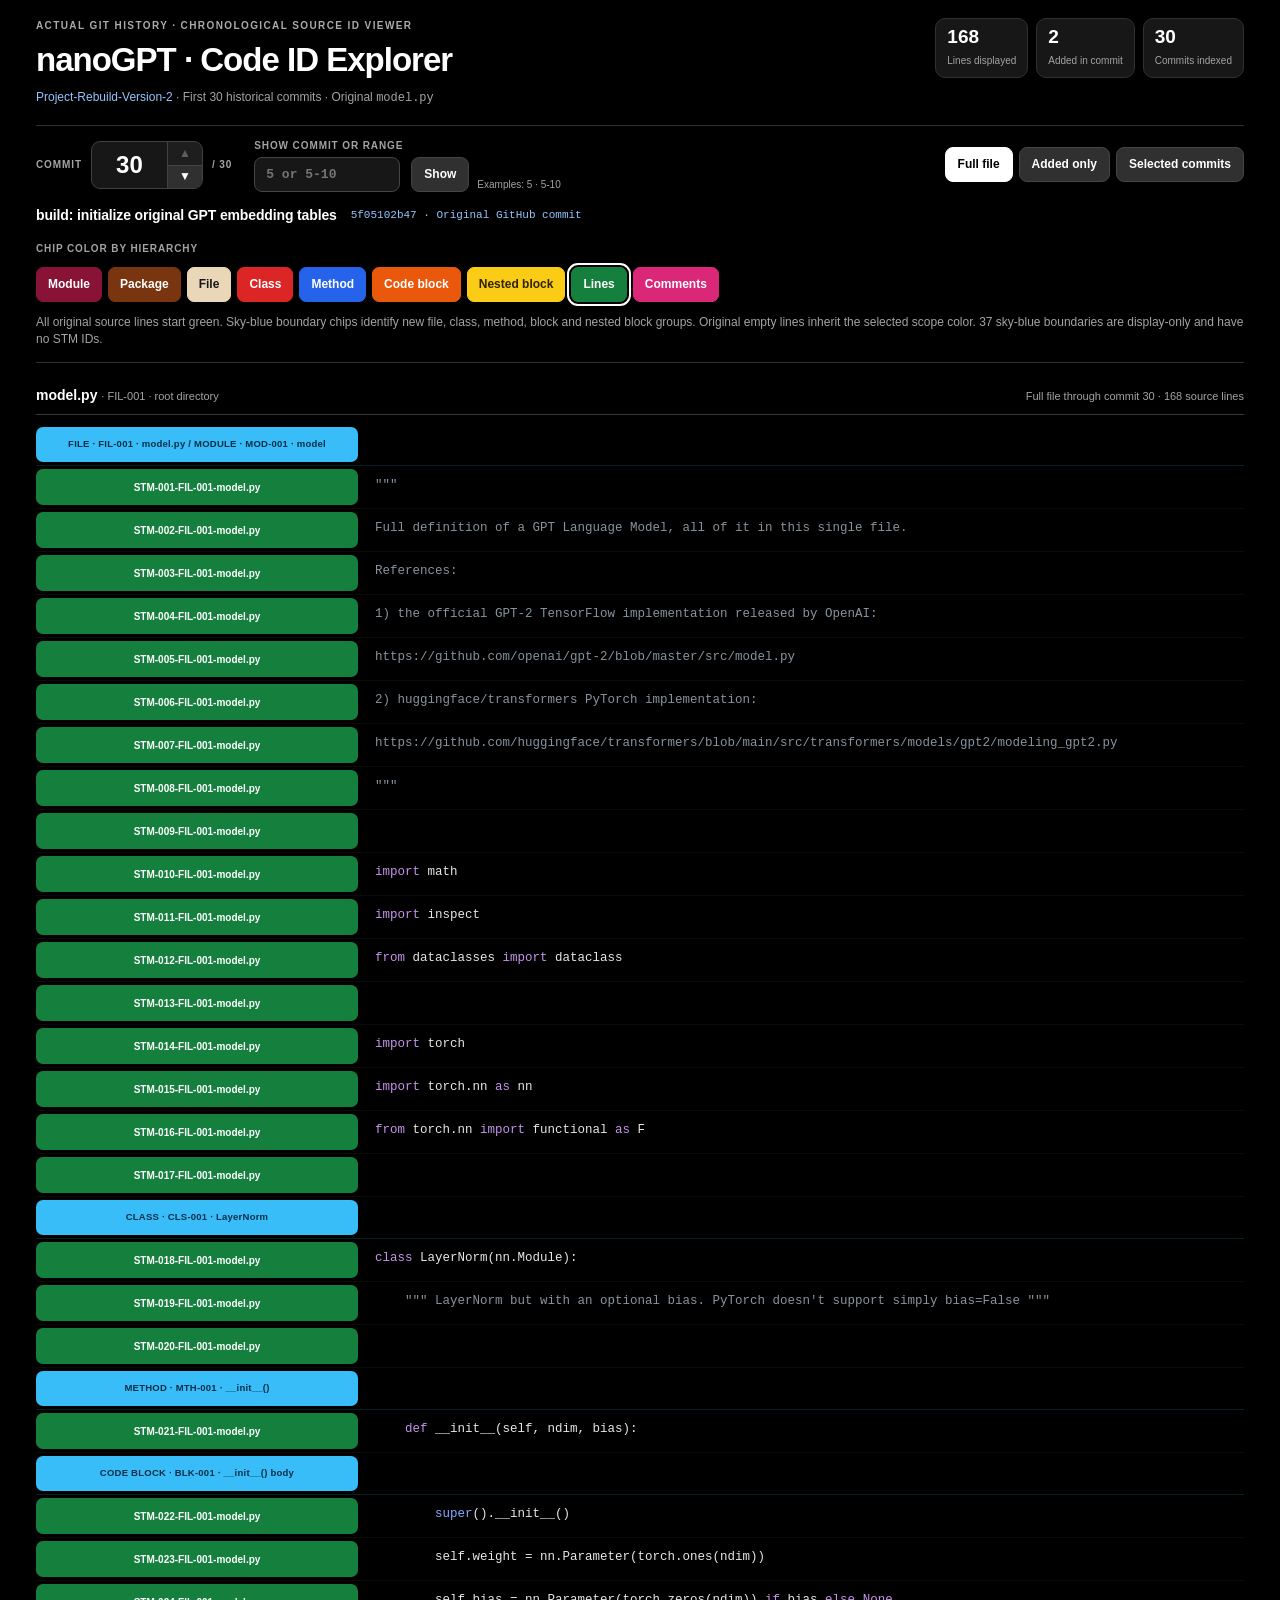
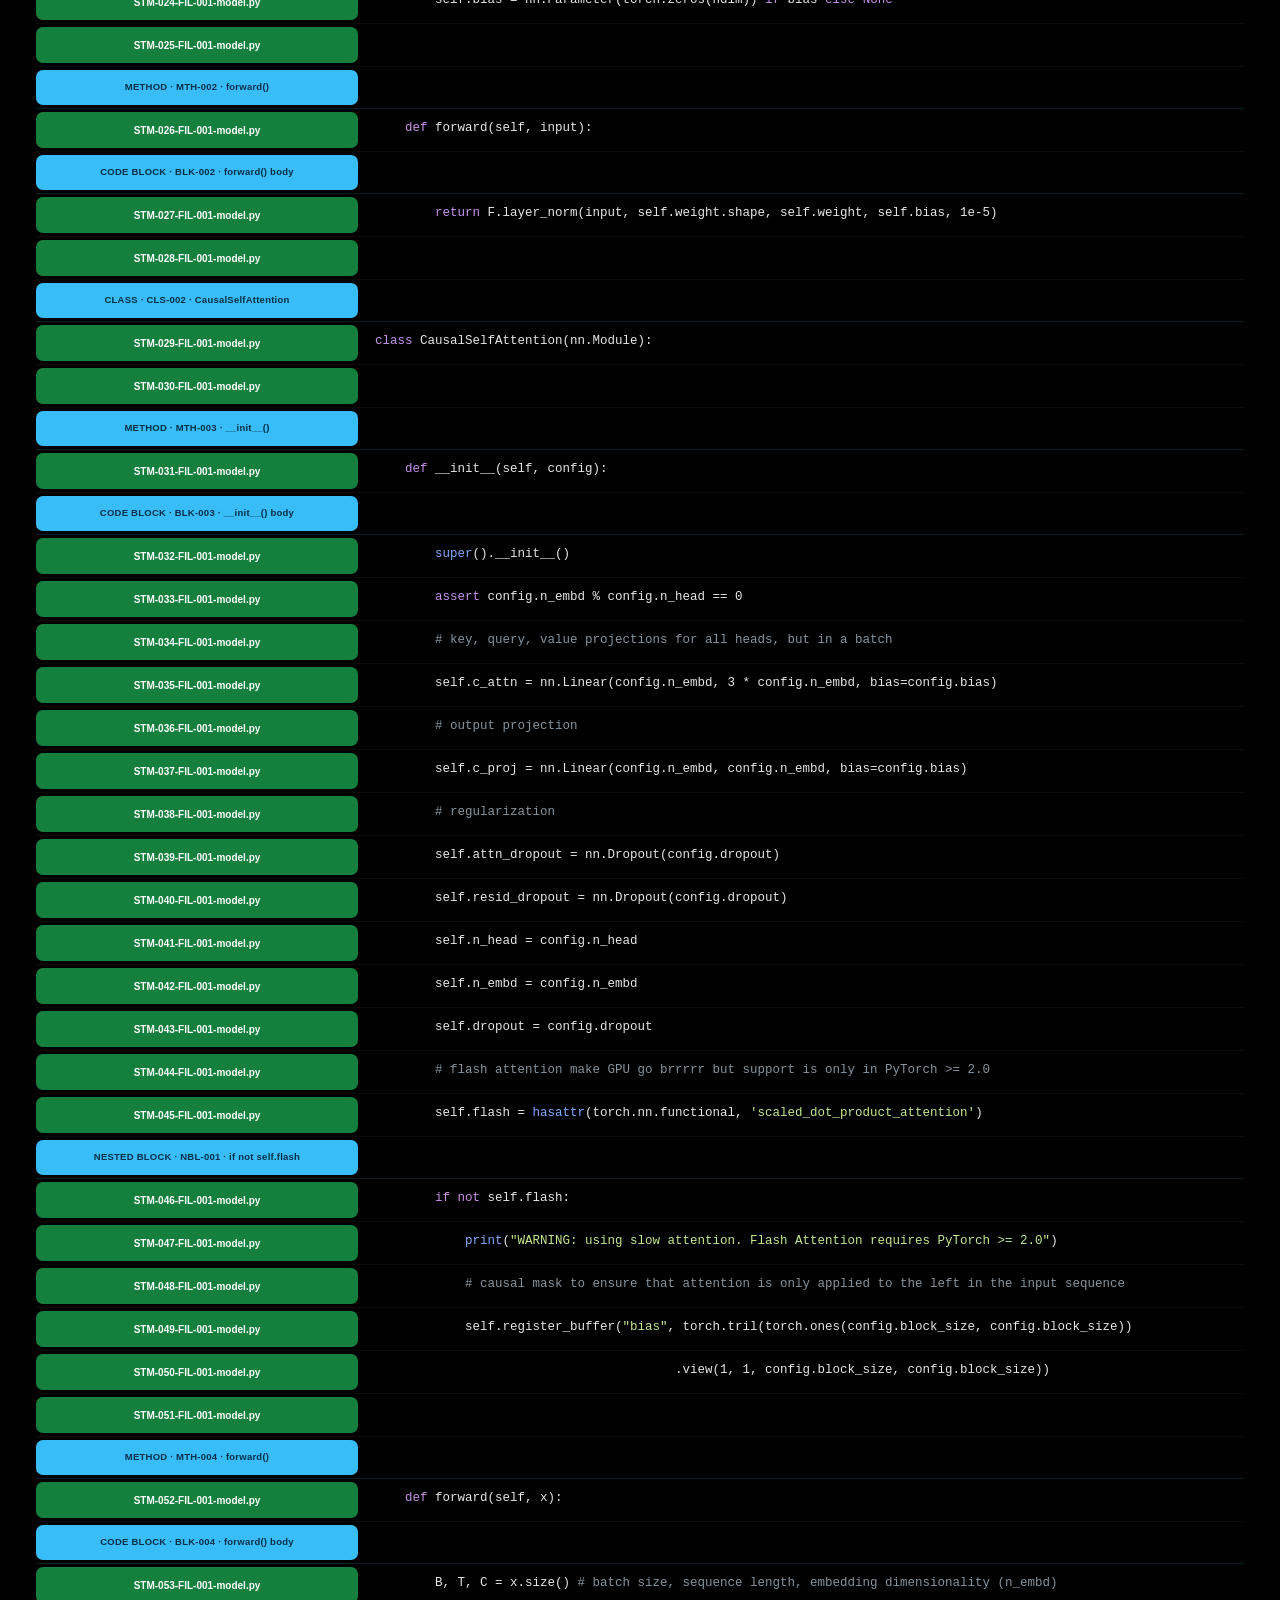
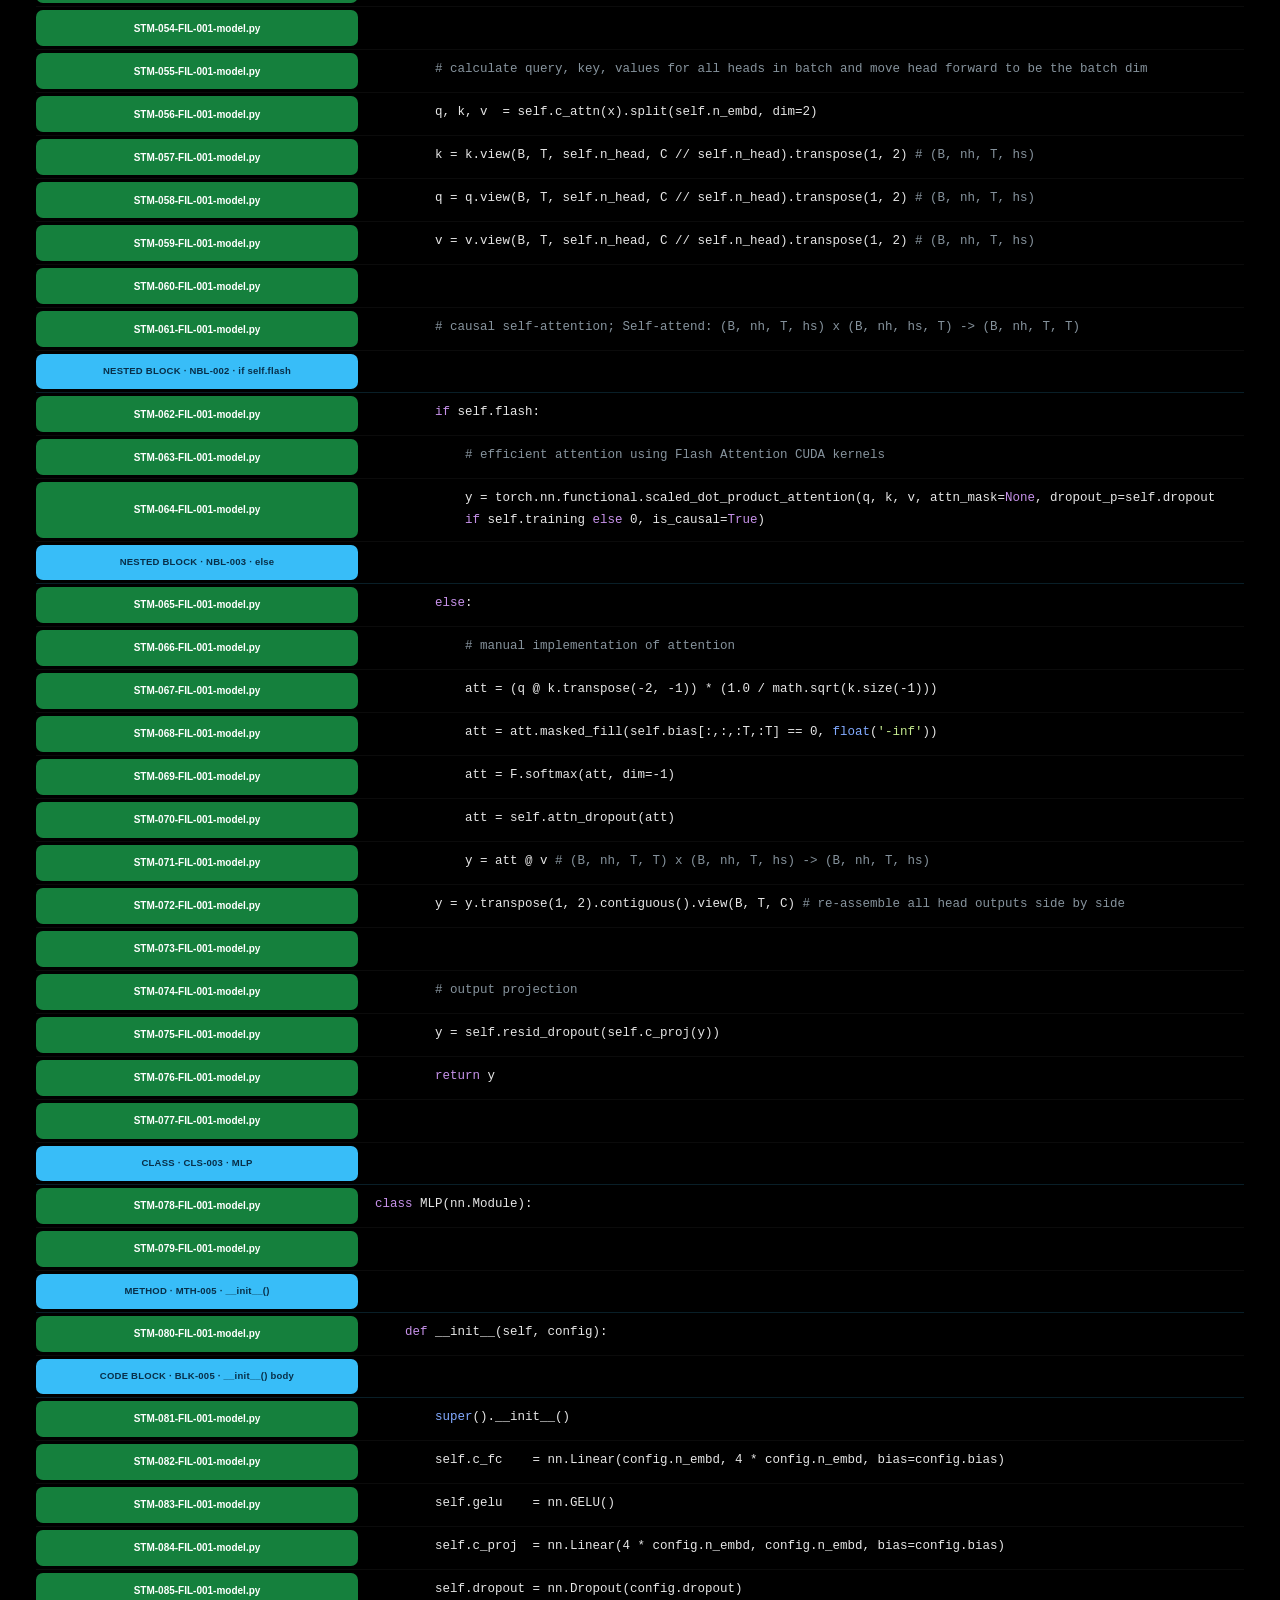
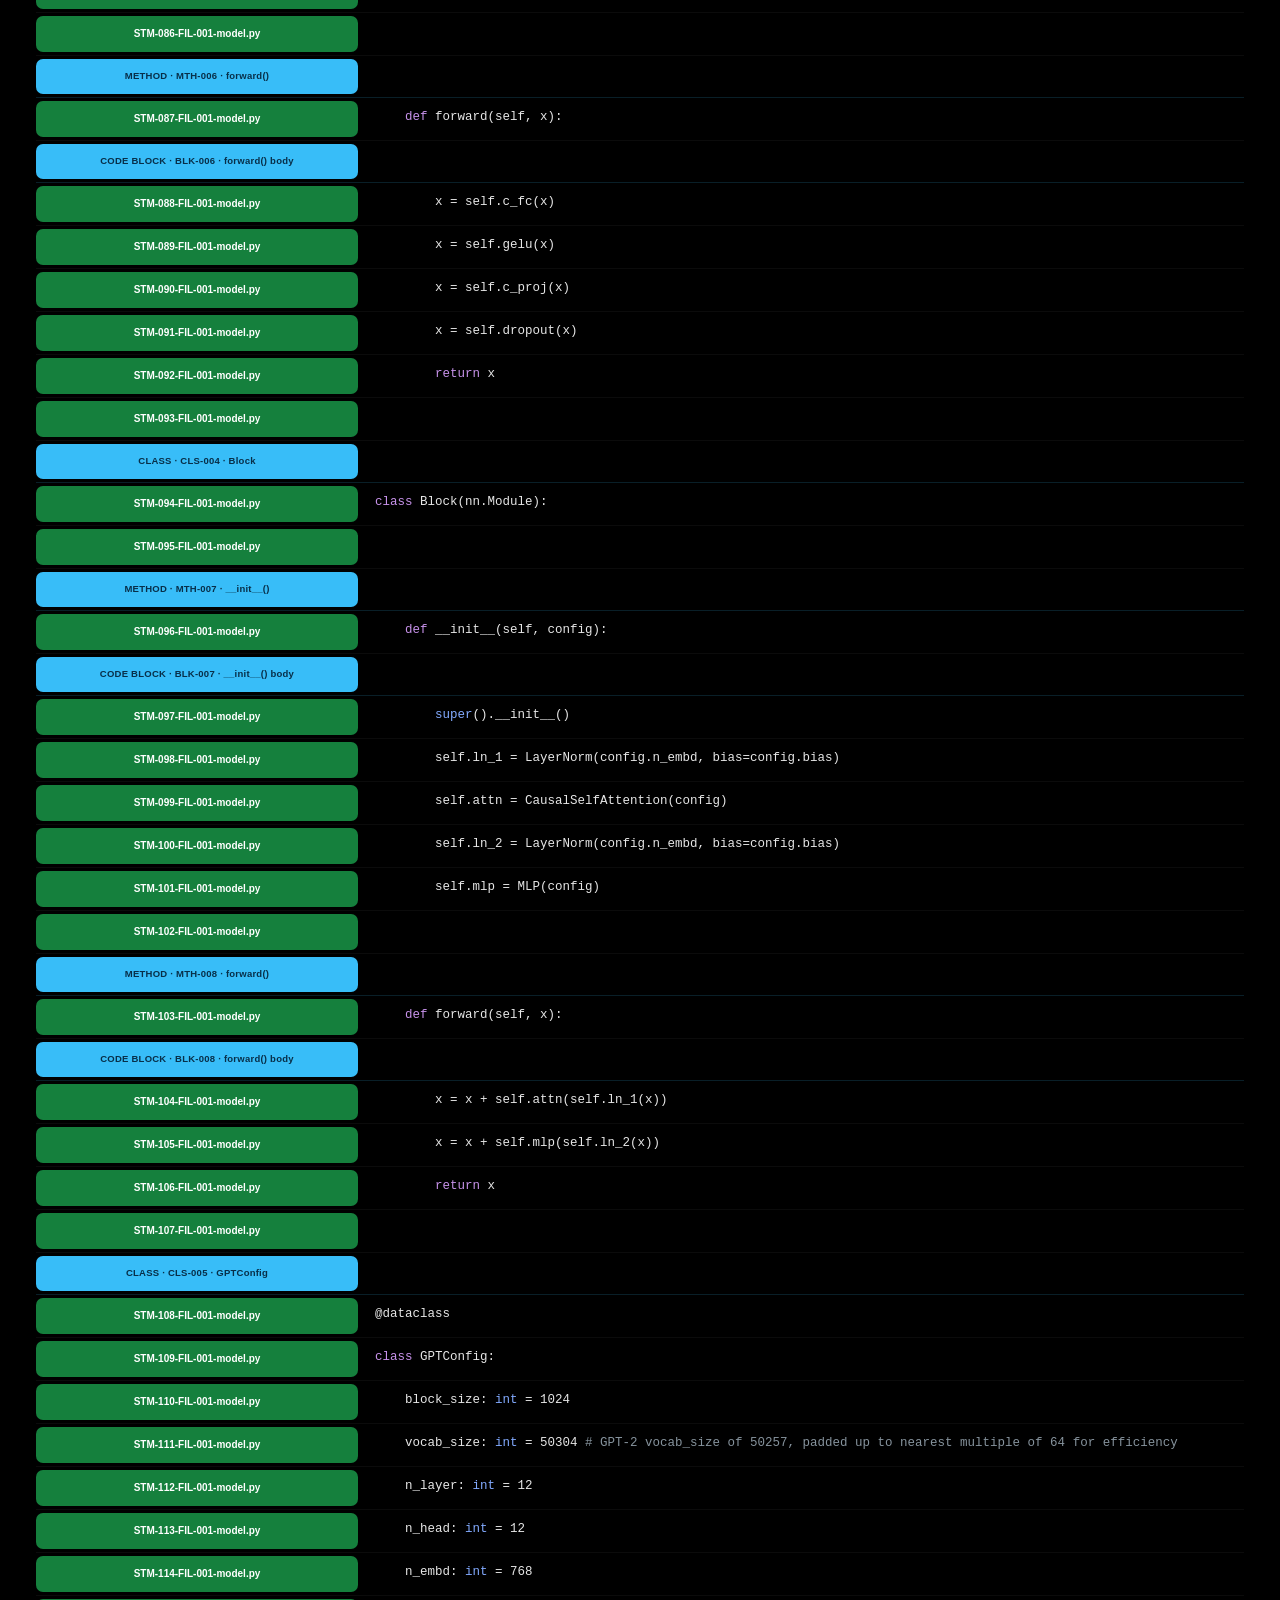
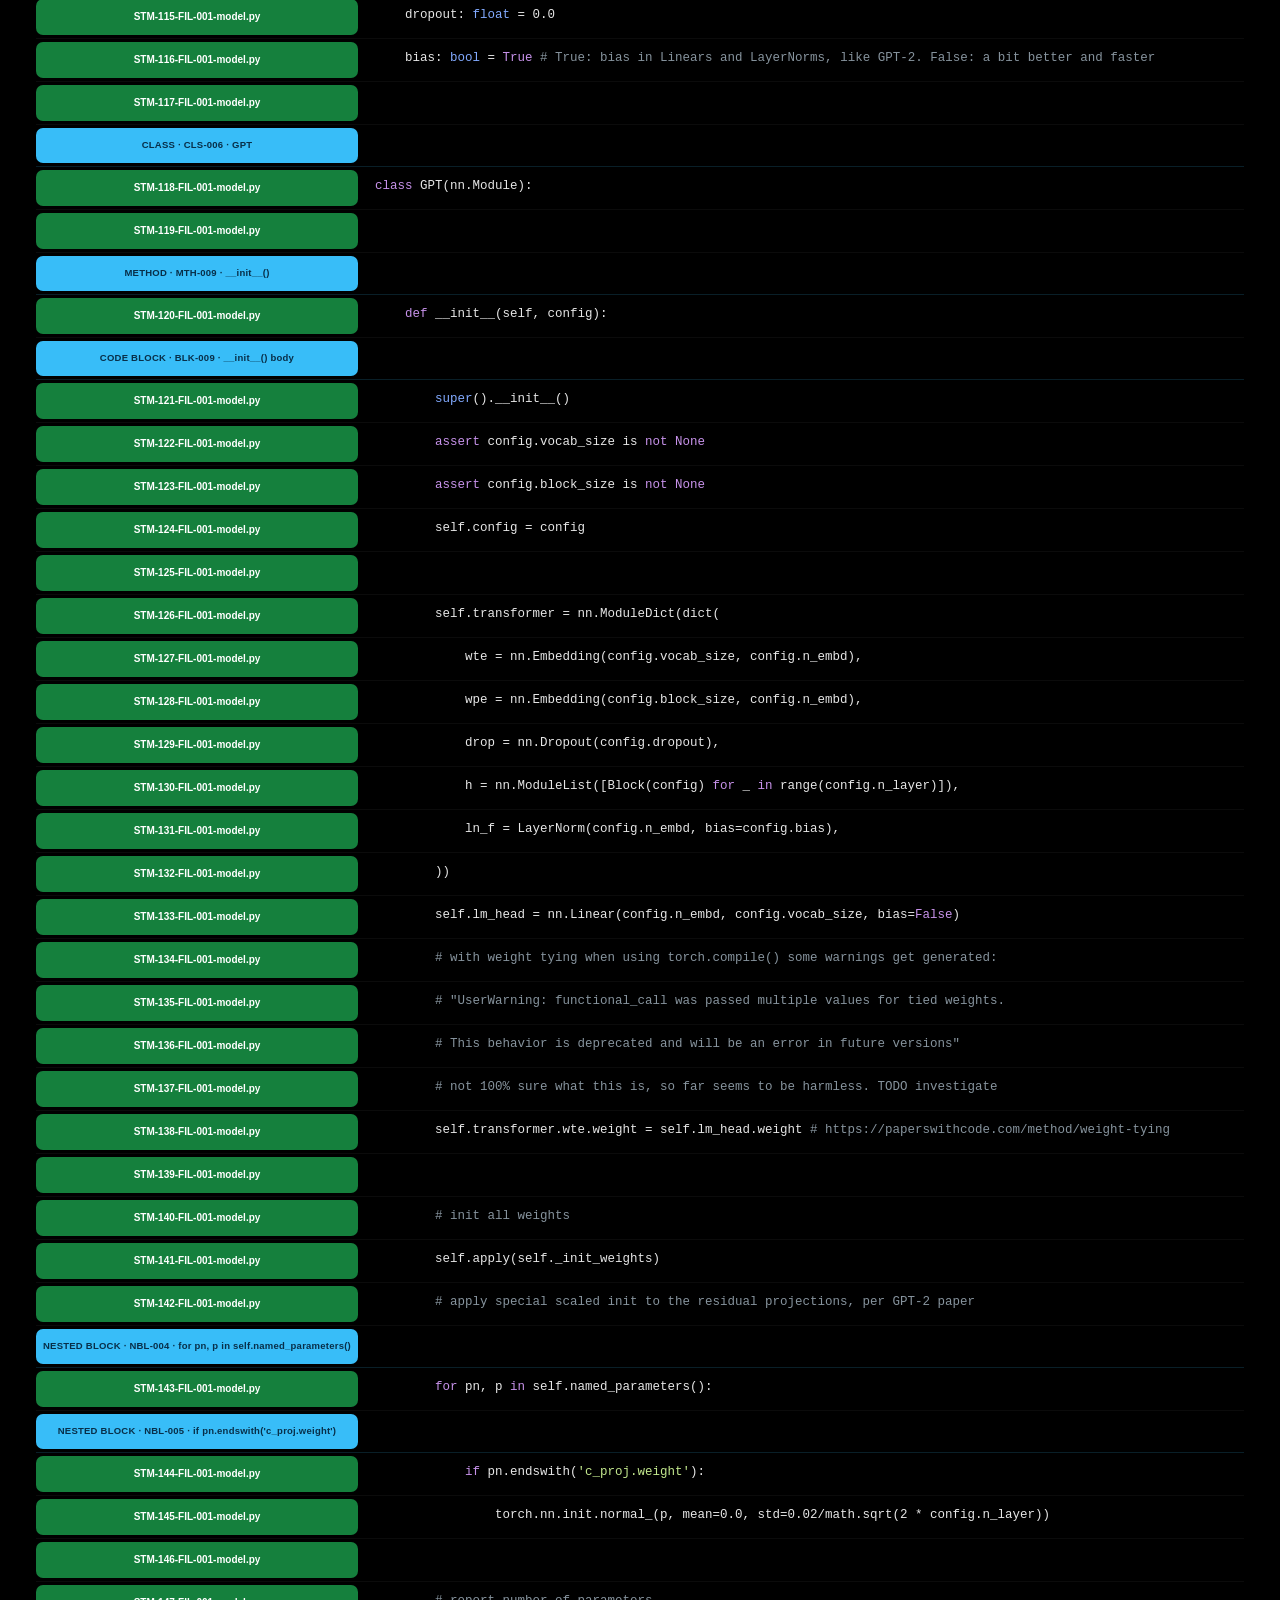
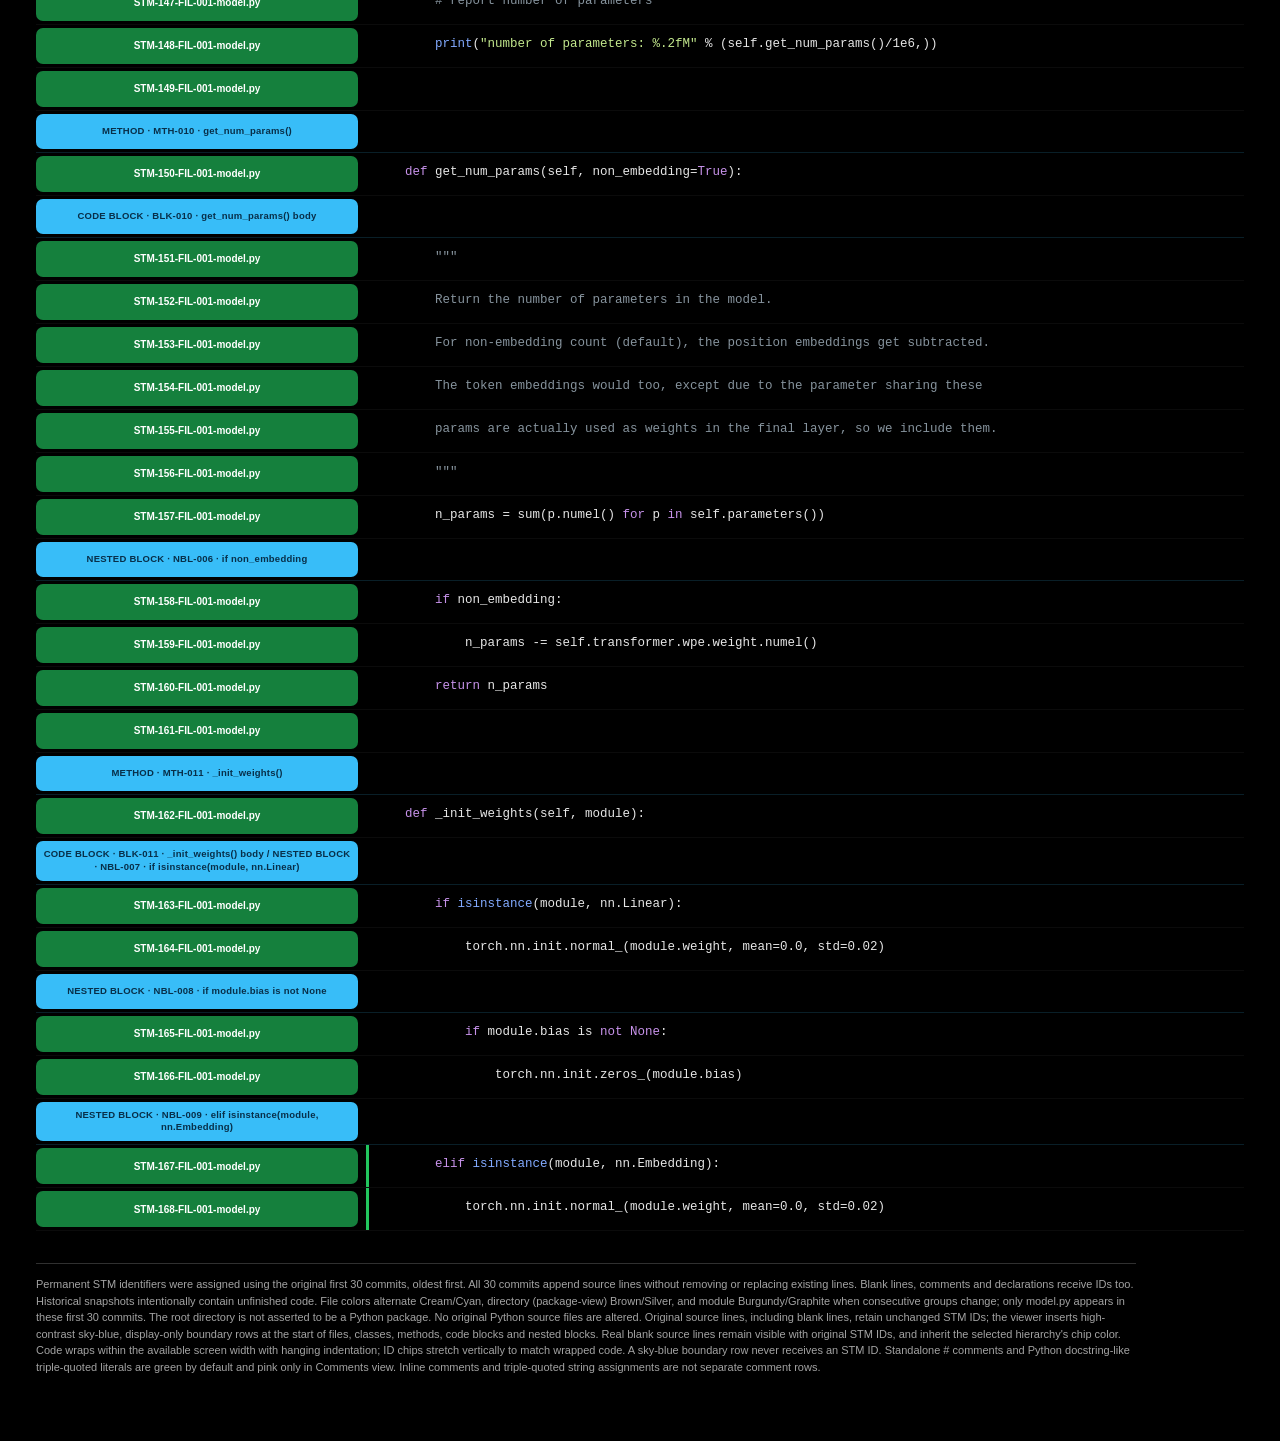
==== commit e629d7c6: "viewer: include Python triple-quoted docstrings in Comments mode without treating string assignments" ====
--- a/commit-id-demo/index.html
+++ b/commit-id-demo/index.html
@@ -95,7 +95,7 @@
 <span class="muted" id="source-status"></span></div>
 <div class="code-frame" id="code-frame"><div class="code-grid" id="code-grid"></div></div>
 </section>
-<p class="footer">Permanent STM identifiers were assigned using the original first 30 commits, oldest first. All 30 commits append source lines without removing or replacing existing lines. Blank lines, comments and declarations receive IDs too. Historical snapshots intentionally contain unfinished code. File colors alternate Cream/Cyan, directory (package-view) Brown/Silver, and module Burgundy/Graphite when consecutive groups change; only model.py appears in these first 30 commits. The root directory is not asserted to be a Python package. No original Python source files are altered. Original source lines, including blank lines, retain unchanged STM IDs; the viewer inserts high-contrast sky-blue, display-only boundary rows at the start of files, classes, methods, code blocks and nested blocks. Real blank source lines remain visible with original STM IDs, and inherit the selected hierarchy's chip color. Code wraps within the available screen width with hanging indentation; ID chips stretch vertically to match wrapped code. A sky-blue boundary row never receives an STM ID. Comments are green by default and pink only in Comments view.</p>
+<p class="footer">Permanent STM identifiers were assigned using the original first 30 commits, oldest first. All 30 commits append source lines without removing or replacing existing lines. Blank lines, comments and declarations receive IDs too. Historical snapshots intentionally contain unfinished code. File colors alternate Cream/Cyan, directory (package-view) Brown/Silver, and module Burgundy/Graphite when consecutive groups change; only model.py appears in these first 30 commits. The root directory is not asserted to be a Python package. No original Python source files are altered. Original source lines, including blank lines, retain unchanged STM IDs; the viewer inserts high-contrast sky-blue, display-only boundary rows at the start of files, classes, methods, code blocks and nested blocks. Real blank source lines remain visible with original STM IDs, and inherit the selected hierarchy's chip color. Code wraps within the available screen width with hanging indentation; ID chips stretch vertically to match wrapped code. A sky-blue boundary row never receives an STM ID. Standalone # comments and Python docstring-like triple-quoted literals are green by default and pink only in Comments view. Inline comments and triple-quoted string assignments are not separate comment rows.</p>
 </main><script id="historical-source" type="application/json">{"repo":"sabareeshrao/Project-Rebuild-Version-2","file":"model.py","fileId":"FIL-001","commits":[{"n":1,"sha":"cac2c626c007c5a5bb298f001a9efa7091a313ca","title":"start original nanoGPT model module header","message":"build: start original nanoGPT model module header","added":8,"total":8,"url":"https://github.com/sabareeshrao/Project-Rebuild-Version-2/commit/cac2c626c007c5a5bb298f001a9efa7091a313ca"},{"n":2,"sha":"1b0b2d229884d905b7c736112345c520f2250a34","title":"introduce original GPT model imports","message":"build: introduce original GPT model imports","added":8,"total":16,"url":"https://github.com/sabareeshrao/Project-Rebuild-Version-2/commit/1b0b2d229884d905b7c736112345c520f2250a34"},{"n":3,"sha":"7515b19bf95404294b3ca6a6ab0b22d829fff7df","title":"declare original optional-bias LayerNorm","message":"build: declare original optional-bias LayerNorm","added":4,"total":20,"url":"https://github.com/sabareeshrao/Project-Rebuild-Version-2/commit/7515b19bf95404294b3ca6a6ab0b22d829fff7df"},{"n":4,"sha":"ac18d044565fa9cd11f10ff88b5e9395a979bf9e","title":"initialize learnable LayerNorm scale and bias","message":"build: initialize learnable LayerNorm scale and bias","added":4,"total":24,"url":"https://github.com/sabareeshrao/Project-Rebuild-Version-2/commit/ac18d044565fa9cd11f10ff88b5e9395a979bf9e"},{"n":5,"sha":"feb101a3c891690892790bc0c362cb1666c2a385","title":"complete original LayerNorm forward calculation","message":"build: complete original LayerNorm forward calculation","added":3,"total":27,"url":"https://github.com/sabareeshrao/Project-Rebuild-Version-2/commit/feb101a3c891690892790bc0c362cb1666c2a385"},{"n":6,"sha":"9db19cfc88373aba66663b88f453121a8d58c4b1","title":"declare original causal self-attention projections","message":"build: declare original causal self-attention projections","added":6,"total":33,"url":"https://github.com/sabareeshrao/Project-Rebuild-Version-2/commit/9db19cfc88373aba66663b88f453121a8d58c4b1"},{"n":7,"sha":"cb6a068138863bda2adf018d727588fd11e19cc6","title":"configure packed QKV and output projection","message":"build: configure packed QKV and output projection","added":4,"total":37,"url":"https://github.com/sabareeshrao/Project-Rebuild-Version-2/commit/cb6a068138863bda2adf018d727588fd11e19cc6"},{"n":8,"sha":"596e8c5dfc066e3a9b90245c9db3e2f1c7b73731","title":"configure attention dropout and head metadata","message":"build: configure attention dropout and head metadata","added":6,"total":43,"url":"https://github.com/sabareeshrao/Project-Rebuild-Version-2/commit/596e8c5dfc066e3a9b90245c9db3e2f1c7b73731"},{"n":9,"sha":"1143003f280676a06cf33ea738d9f5070024244d","title":"detect PyTorch scaled dot-product attention","message":"build: detect PyTorch scaled dot-product attention","added":2,"total":45,"url":"https://github.com/sabareeshrao/Project-Rebuild-Version-2/commit/1143003f280676a06cf33ea738d9f5070024244d"},{"n":10,"sha":"03f761745efe3006334eab8f1bd8af02062891a3","title":"register original manual causal mask fallback","message":"build: register original manual causal mask fallback","added":5,"total":50,"url":"https://github.com/sabareeshrao/Project-Rebuild-Version-2/commit/03f761745efe3006334eab8f1bd8af02062891a3"},{"n":11,"sha":"804c657b5c8f1bb5df5909b0fd67437a30dd5236","title":"start original causal attention forward pass","message":"build: start original causal attention forward pass","added":4,"total":54,"url":"https://github.com/sabareeshrao/Project-Rebuild-Version-2/commit/804c657b5c8f1bb5df5909b0fd67437a30dd5236"},{"n":12,"sha":"42288e37d76d41404f0173056b664493f64f39e8","title":"split QKV into individual attention heads","message":"build: split QKV into individual attention heads","added":6,"total":60,"url":"https://github.com/sabareeshrao/Project-Rebuild-Version-2/commit/42288e37d76d41404f0173056b664493f64f39e8"},{"n":13,"sha":"e7e9d63f05aba8ec8fb2fc63de0634bcbf7fc7f3","title":"apply causal scaled dot-product attention","message":"build: apply causal scaled dot-product attention","added":4,"total":64,"url":"https://github.com/sabareeshrao/Project-Rebuild-Version-2/commit/e7e9d63f05aba8ec8fb2fc63de0634bcbf7fc7f3"},{"n":14,"sha":"915dae9f834f6787c6c9de34b8261ad0f872c452","title":"implement original manual attention fallback","message":"build: implement original manual attention fallback","added":7,"total":71,"url":"https://github.com/sabareeshrao/Project-Rebuild-Version-2/commit/915dae9f834f6787c6c9de34b8261ad0f872c452"},{"n":15,"sha":"af0f71fda3840a543379f9e075d032a77d5380f1","title":"combine attention heads and output projection","message":"build: combine attention heads and output projection","added":5,"total":76,"url":"https://github.com/sabareeshrao/Project-Rebuild-Version-2/commit/af0f71fda3840a543379f9e075d032a77d5380f1"},{"n":16,"sha":"af508e60e993883b8991763ab189fa9743b2ef68","title":"introduce original GPT feed-forward expansion","message":"build: introduce original GPT feed-forward expansion","added":6,"total":82,"url":"https://github.com/sabareeshrao/Project-Rebuild-Version-2/commit/af508e60e993883b8991763ab189fa9743b2ef68"},{"n":17,"sha":"279441476aafb713c0bc1714dd3342c347ff8cc6","title":"configure GELU projection and residual dropout","message":"build: configure GELU projection and residual dropout","added":3,"total":85,"url":"https://github.com/sabareeshrao/Project-Rebuild-Version-2/commit/279441476aafb713c0bc1714dd3342c347ff8cc6"},{"n":18,"sha":"0b0ca1bb0b2d493e7eaa7ac55ff94bd27feecc52","title":"complete original GPT MLP forward pass","message":"build: complete original GPT MLP forward pass","added":7,"total":92,"url":"https://github.com/sabareeshrao/Project-Rebuild-Version-2/commit/0b0ca1bb0b2d493e7eaa7ac55ff94bd27feecc52"},{"n":19,"sha":"df5a6ba78e145417f78dd84031ca4916976fdebc","title":"assemble pre-normalized transformer attention block","message":"build: assemble pre-normalized transformer attention block","added":7,"total":99,"url":"https://github.com/sabareeshrao/Project-Rebuild-Version-2/commit/df5a6ba78e145417f78dd84031ca4916976fdebc"},{"n":20,"sha":"bccb7b302de8c395cb99ebfc6b0d8730aead2b23","title":"complete original residual transformer block","message":"build: complete original residual transformer block","added":7,"total":106,"url":"https://github.com/sabareeshrao/Project-Rebuild-Version-2/commit/bccb7b302de8c395cb99ebfc6b0d8730aead2b23"},{"n":21,"sha":"c930821239e049ffd06ce30a4d883bc7d266c0e0","title":"declare original GPT hyperparameter dataclass","message":"build: declare original GPT hyperparameter dataclass","added":10,"total":116,"url":"https://github.com/sabareeshrao/Project-Rebuild-Version-2/commit/c930821239e049ffd06ce30a4d883bc7d266c0e0"},{"n":22,"sha":"4f30c0e266202b2bf2d5f8e6203276e1f37a324a","title":"introduce original GPT model container","message":"build: introduce original GPT model container","added":8,"total":124,"url":"https://github.com/sabareeshrao/Project-Rebuild-Version-2/commit/4f30c0e266202b2bf2d5f8e6203276e1f37a324a"},{"n":23,"sha":"14ff811954741b57322f47f423ddbd7a9bffaf8f","title":"assemble embeddings transformer blocks and normalization","message":"build: assemble embeddings transformer blocks and normalization","added":8,"total":132,"url":"https://github.com/sabareeshrao/Project-Rebuild-Version-2/commit/14ff811954741b57322f47f423ddbd7a9bffaf8f"},{"n":24,"sha":"b7269301fa3c7231241862244ed2335b8eed8e2d","title":"tie original token embedding and output projection weights","message":"build: tie original token embedding and output projection weights","added":6,"total":138,"url":"https://github.com/sabareeshrao/Project-Rebuild-Version-2/commit/b7269301fa3c7231241862244ed2335b8eed8e2d"},{"n":25,"sha":"5010ef5f3e376575ed6fc2ee6f7f158af7a8aad5","title":"initialize original GPT residual projection weights","message":"build: initialize original GPT residual projection weights","added":7,"total":145,"url":"https://github.com/sabareeshrao/Project-Rebuild-Version-2/commit/5010ef5f3e376575ed6fc2ee6f7f158af7a8aad5"},{"n":26,"sha":"dfdcb6c970d8985c9edb82ff2971aebbae8172c9","title":"report original model parameter count","message":"build: report original model parameter count","added":3,"total":148,"url":"https://github.com/sabareeshrao/Project-Rebuild-Version-2/commit/dfdcb6c970d8985c9edb82ff2971aebbae8172c9"},{"n":27,"sha":"ee3a8af0098613bd6cbd8c65954211a5d2ef4b5b","title":"document original GPT parameter count calculation","message":"build: document original GPT parameter count calculation","added":8,"total":156,"url":"https://github.com/sabareeshrao/Project-Rebuild-Version-2/commit/ee3a8af0098613bd6cbd8c65954211a5d2ef4b5b"},{"n":28,"sha":"c10bbb83f5a3111e763a888dff17484207485247","title":"count GPT parameters excluding positional embeddings","message":"build: count GPT parameters excluding positional embeddings","added":4,"total":160,"url":"https://github.com/sabareeshrao/Project-Rebuild-Version-2/commit/c10bbb83f5a3111e763a888dff17484207485247"},{"n":29,"sha":"79d614d152cc9d4a076adf41214667438670887a","title":"initialize linear layer weights and optional biases","message":"build: initialize linear layer weights and optional biases","added":6,"total":166,"url":"https://github.com/sabareeshrao/Project-Rebuild-Version-2/commit/79d614d152cc9d4a076adf41214667438670887a"},{"n":30,"sha":"5f05102b47878b6f367b648613a5aef68f14122f","title":"initialize original GPT embedding tables","message":"build: initialize original GPT embedding tables","added":2,"total":168,"url":"https://github.com/sabareeshrao/Project-Rebuild-Version-2/commit/5f05102b47878b6f367b648613a5aef68f14122f"}],"lines":[{"n":1,"text":"\"\"\"","firstCommit":1,"id":"STM-001-FIL-001-model.py","file":"model.py","fileId":"FIL-001","module":"model","moduleId":"MOD-001","directory":"(repository root)","directoryId":"DIR-001"},{"n":2,"text":"Full definition of a GPT Language Model, all of it in this single file.","firstCommit":1,"id":"STM-002-FIL-001-model.py","file":"model.py","fileId":"FIL-001","module":"model","moduleId":"MOD-001","directory":"(repository root)","directoryId":"DIR-001"},{"n":3,"text":"References:","firstCommit":1,"id":"STM-003-FIL-001-model.py","file":"model.py","fileId":"FIL-001","module":"model","moduleId":"MOD-001","directory":"(repository root)","directoryId":"DIR-001"},{"n":4,"text":"1) the official GPT-2 TensorFlow implementation released by OpenAI:","firstCommit":1,"id":"STM-004-FIL-001-model.py","file":"model.py","fileId":"FIL-001","module":"model","moduleId":"MOD-001","directory":"(repository root)","directoryId":"DIR-001"},{"n":5,"text":"https://github.com/openai/gpt-2/blob/master/src/model.py","firstCommit":1,"id":"STM-005-FIL-001-model.py","file":"model.py","fileId":"FIL-001","module":"model","moduleId":"MOD-001","directory":"(repository root)","directoryId":"DIR-001"},{"n":6,"text":"2) huggingface/transformers PyTorch implementation:","firstCommit":1,"id":"STM-006-FIL-001-model.py","file":"model.py","fileId":"FIL-001","module":"model","moduleId":"MOD-001","directory":"(repository root)","directoryId":"DIR-001"},{"n":7,"text":"https://github.com/huggingface/transformers/blob/main/src/transformers/models/gpt2/modeling_gpt2.py","firstCommit":1,"id":"STM-007-FIL-001-model.py","file":"model.py","fileId":"FIL-001","module":"model","moduleId":"MOD-001","directory":"(repository root)","directoryId":"DIR-001"},{"n":8,"text":"\"\"\"","firstCommit":1,"id":"STM-008-FIL-001-model.py","file":"model.py","fileId":"FIL-001","module":"model","moduleId":"MOD-001","directory":"(repository root)","directoryId":"DIR-001"},{"n":9,"text":"","firstCommit":2,"id":"STM-009-FIL-001-model.py","file":"model.py","fileId":"FIL-001","module":"model","moduleId":"MOD-001","directory":"(repository root)","directoryId":"DIR-001"},{"n":10,"text":"import math","firstCommit":2,"id":"STM-010-FIL-001-model.py","file":"model.py","fileId":"FIL-001","module":"model","moduleId":"MOD-001","directory":"(repository root)","directoryId":"DIR-001"},{"n":11,"text":"import inspect","firstCommit":2,"id":"STM-011-FIL-001-model.py","file":"model.py","fileId":"FIL-001","module":"model","moduleId":"MOD-001","directory":"(repository root)","directoryId":"DIR-001"},{"n":12,"text":"from dataclasses import dataclass","firstCommit":2,"id":"STM-012-FIL-001-model.py","file":"model.py","fileId":"FIL-001","module":"model","moduleId":"MOD-001","directory":"(repository root)","directoryId":"DIR-001"},{"n":13,"text":"","firstCommit":2,"id":"STM-013-FIL-001-model.py","file":"model.py","fileId":"FIL-001","module":"model","moduleId":"MOD-001","directory":"(repository root)","directoryId":"DIR-001"},{"n":14,"text":"import torch","firstCommit":2,"id":"STM-014-FIL-001-model.py","file":"model.py","fileId":"FIL-001","module":"model","moduleId":"MOD-001","directory":"(repository root)","directoryId":"DIR-001"},{"n":15,"text":"import torch.nn as nn","firstCommit":2,"id":"STM-015-FIL-001-model.py","file":"model.py","fileId":"FIL-001","module":"model","moduleId":"MOD-001","directory":"(repository root)","directoryId":"DIR-001"},{"n":16,"text":"from torch.nn import functional as F","firstCommit":2,"id":"STM-016-FIL-001-model.py","file":"model.py","fileId":"FIL-001","module":"model","moduleId":"MOD-001","directory":"(repository root)","directoryId":"DIR-001"},{"n":17,"text":"","firstCommit":3,"id":"STM-017-FIL-001-model.py","file":"model.py","fileId":"FIL-001","module":"model","moduleId":"MOD-001","directory":"(repository root)","directoryId":"DIR-001"},{"n":18,"text":"class LayerNorm(nn.Module):","firstCommit":3,"id":"STM-018-FIL-001-model.py","file":"model.py","fileId":"FIL-001","module":"model","moduleId":"MOD-001","directory":"(repository root)","directoryId":"DIR-001"},{"n":19,"text":"    \"\"\" LayerNorm but with an optional bias. PyTorch doesn't support simply bias=False \"\"\"","firstCommit":3,"id":"STM-019-FIL-001-model.py","file":"model.py","fileId":"FIL-001","module":"model","moduleId":"MOD-001","directory":"(repository root)","directoryId":"DIR-001"},{"n":20,"text":"","firstCommit":3,"id":"STM-020-FIL-001-model.py","file":"model.py","fileId":"FIL-001","module":"model","moduleId":"MOD-001","directory":"(repository root)","directoryId":"DIR-001"},{"n":21,"text":"    def __init__(self, ndim, bias):","firstCommit":4,"id":"STM-021-FIL-001-model.py","file":"model.py","fileId":"FIL-001","module":"model","moduleId":"MOD-001","directory":"(repository root)","directoryId":"DIR-001"},{"n":22,"text":"        super().__init__()","firstCommit":4,"id":"STM-022-FIL-001-model.py","file":"model.py","fileId":"FIL-001","module":"model","moduleId":"MOD-001","directory":"(repository root)","directoryId":"DIR-001"},{"n":23,"text":"        self.weight = nn.Parameter(torch.ones(ndim))","firstCommit":4,"id":"STM-023-FIL-001-model.py","file":"model.py","fileId":"FIL-001","module":"model","moduleId":"MOD-001","directory":"(repository root)","directoryId":"DIR-001"},{"n":24,"text":"        self.bias = nn.Parameter(torch.zeros(ndim)) if bias else None","firstCommit":4,"id":"STM-024-FIL-001-model.py","file":"model.py","fileId":"FIL-001","module":"model","moduleId":"MOD-001","directory":"(repository root)","directoryId":"DIR-001"},{"n":25,"text":"","firstCommit":5,"id":"STM-025-FIL-001-model.py","file":"model.py","fileId":"FIL-001","module":"model","moduleId":"MOD-001","directory":"(repository root)","directoryId":"DIR-001"},{"n":26,"text":"    def forward(self, input):","firstCommit":5,"id":"STM-026-FIL-001-model.py","file":"model.py","fileId":"FIL-001","module":"model","moduleId":"MOD-001","directory":"(repository root)","directoryId":"DIR-001"},{"n":27,"text":"        return F.layer_norm(input, self.weight.shape, self.weight, self.bias, 1e-5)","firstCommit":5,"id":"STM-027-FIL-001-model.py","file":"model.py","fileId":"FIL-001","module":"model","moduleId":"MOD-001","directory":"(repository root)","directoryId":"DIR-001"},{"n":28,"text":"","firstCommit":6,"id":"STM-028-FIL-001-model.py","file":"model.py","fileId":"FIL-001","module":"model","moduleId":"MOD-001","directory":"(repository root)","directoryId":"DIR-001"},{"n":29,"text":"class CausalSelfAttention(nn.Module):","firstCommit":6,"id":"STM-029-FIL-001-model.py","file":"model.py","fileId":"FIL-001","module":"model","moduleId":"MOD-001","directory":"(repository root)","directoryId":"DIR-001"},{"n":30,"text":"","firstCommit":6,"id":"STM-030-FIL-001-model.py","file":"model.py","fileId":"FIL-001","module":"model","moduleId":"MOD-001","directory":"(repository root)","directoryId":"DIR-001"},{"n":31,"text":"    def __init__(self, config):","firstCommit":6,"id":"STM-031-FIL-001-model.py","file":"model.py","fileId":"FIL-001","module":"model","moduleId":"MOD-001","directory":"(repository root)","directoryId":"DIR-001"},{"n":32,"text":"        super().__init__()","firstCommit":6,"id":"STM-032-FIL-001-model.py","file":"model.py","fileId":"FIL-001","module":"model","moduleId":"MOD-001","directory":"(repository root)","directoryId":"DIR-001"},{"n":33,"text":"        assert config.n_embd % config.n_head == 0","firstCommit":6,"id":"STM-033-FIL-001-model.py","file":"model.py","fileId":"FIL-001","module":"model","moduleId":"MOD-001","directory":"(repository root)","directoryId":"DIR-001"},{"n":34,"text":"        # key, query, value projections for all heads, but in a batch","firstCommit":7,"id":"STM-034-FIL-001-model.py","file":"model.py","fileId":"FIL-001","module":"model","moduleId":"MOD-001","directory":"(repository root)","directoryId":"DIR-001"},{"n":35,"text":"        self.c_attn = nn.Linear(config.n_embd, 3 * config.n_embd, bias=config.bias)","firstCommit":7,"id":"STM-035-FIL-001-model.py","file":"model.py","fileId":"FIL-001","module":"model","moduleId":"MOD-001","directory":"(repository root)","directoryId":"DIR-001"},{"n":36,"text":"        # output projection","firstCommit":7,"id":"STM-036-FIL-001-model.py","file":"model.py","fileId":"FIL-001","module":"model","moduleId":"MOD-001","directory":"(repository root)","directoryId":"DIR-001"},{"n":37,"text":"        self.c_proj = nn.Linear(config.n_embd, config.n_embd, bias=config.bias)","firstCommit":7,"id":"STM-037-FIL-001-model.py","file":"model.py","fileId":"FIL-001","module":"model","moduleId":"MOD-001","directory":"(repository root)","directoryId":"DIR-001"},{"n":38,"text":"        # regularization","firstCommit":8,"id":"STM-038-FIL-001-model.py","file":"model.py","fileId":"FIL-001","module":"model","moduleId":"MOD-001","directory":"(repository root)","directoryId":"DIR-001"},{"n":39,"text":"        self.attn_dropout = nn.Dropout(config.dropout)","firstCommit":8,"id":"STM-039-FIL-001-model.py","file":"model.py","fileId":"FIL-001","module":"model","moduleId":"MOD-001","directory":"(repository root)","directoryId":"DIR-001"},{"n":40,"text":"        self.resid_dropout = nn.Dropout(config.dropout)","firstCommit":8,"id":"STM-040-FIL-001-model.py","file":"model.py","fileId":"FIL-001","module":"model","moduleId":"MOD-001","directory":"(repository root)","directoryId":"DIR-001"},{"n":41,"text":"        self.n_head = config.n_head","firstCommit":8,"id":"STM-041-FIL-001-model.py","file":"model.py","fileId":"FIL-001","module":"model","moduleId":"MOD-001","directory":"(repository root)","directoryId":"DIR-001"},{"n":42,"text":"        self.n_embd = config.n_embd","firstCommit":8,"id":"STM-042-FIL-001-model.py","file":"model.py","fileId":"FIL-001","module":"model","moduleId":"MOD-001","directory":"(repository root)","directoryId":"DIR-001"},{"n":43,"text":"        self.dropout = config.dropout","firstCommit":8,"id":"STM-043-FIL-001-model.py","file":"model.py","fileId":"FIL-001","module":"model","moduleId":"MOD-001","directory":"(repository root)","directoryId":"DIR-001"},{"n":44,"text":"        # flash attention make GPU go brrrrr but support is only in PyTorch >= 2.0","firstCommit":9,"id":"STM-044-FIL-001-model.py","file":"model.py","fileId":"FIL-001","module":"model","moduleId":"MOD-001","directory":"(repository root)","directoryId":"DIR-001"},{"n":45,"text":"        self.flash = hasattr(torch.nn.functional, 'scaled_dot_product_attention')","firstCommit":9,"id":"STM-045-FIL-001-model.py","file":"model.py","fileId":"FIL-001","module":"model","moduleId":"MOD-001","directory":"(repository root)","directoryId":"DIR-001"},{"n":46,"text":"        if not self.flash:","firstCommit":10,"id":"STM-046-FIL-001-model.py","file":"model.py","fileId":"FIL-001","module":"model","moduleId":"MOD-001","directory":"(repository root)","directoryId":"DIR-001"},{"n":47,"text":"            print(\"WARNING: using slow attention. Flash Attention requires PyTorch >= 2.0\")","firstCommit":10,"id":"STM-047-FIL-001-model.py","file":"model.py","fileId":"FIL-001","module":"model","moduleId":"MOD-001","directory":"(repository root)","directoryId":"DIR-001"},{"n":48,"text":"            # causal mask to ensure that attention is only applied to the left in the input sequence","firstCommit":10,"id":"STM-048-FIL-001-model.py","file":"model.py","fileId":"FIL-001","module":"model","moduleId":"MOD-001","directory":"(repository root)","directoryId":"DIR-001"},{"n":49,"text":"            self.register_buffer(\"bias\", torch.tril(torch.ones(config.block_size, config.block_size))","firstCommit":10,"id":"STM-049-FIL-001-model.py","file":"model.py","fileId":"FIL-001","module":"model","moduleId":"MOD-001","directory":"(repository root)","directoryId":"DIR-001"},{"n":50,"text":"                                        .view(1, 1, config.block_size, config.block_size))","firstCommit":10,"id":"STM-050-FIL-001-model.py","file":"model.py","fileId":"FIL-001","module":"model","moduleId":"MOD-001","directory":"(repository root)","directoryId":"DIR-001"},{"n":51,"text":"","firstCommit":11,"id":"STM-051-FIL-001-model.py","file":"model.py","fileId":"FIL-001","module":"model","moduleId":"MOD-001","directory":"(repository root)","directoryId":"DIR-001"},{"n":52,"text":"    def forward(self, x):","firstCommit":11,"id":"STM-052-FIL-001-model.py","file":"model.py","fileId":"FIL-001","module":"model","moduleId":"MOD-001","directory":"(repository root)","directoryId":"DIR-001"},{"n":53,"text":"        B, T, C = x.size() # batch size, sequence length, embedding dimensionality (n_embd)","firstCommit":11,"id":"STM-053-FIL-001-model.py","file":"model.py","fileId":"FIL-001","module":"model","moduleId":"MOD-001","directory":"(repository root)","directoryId":"DIR-001"},{"n":54,"text":"","firstCommit":11,"id":"STM-054-FIL-001-model.py","file":"model.py","fileId":"FIL-001","module":"model","moduleId":"MOD-001","directory":"(repository root)","directoryId":"DIR-001"},{"n":55,"text":"        # calculate query, key, values for all heads in batch and move head forward to be the batch dim","firstCommit":12,"id":"STM-055-FIL-001-model.py","file":"model.py","fileId":"FIL-001","module":"model","moduleId":"MOD-001","directory":"(repository root)","directoryId":"DIR-001"},{"n":56,"text":"        q, k, v  = self.c_attn(x).split(self.n_embd, dim=2)","firstCommit":12,"id":"STM-056-FIL-001-model.py","file":"model.py","fileId":"FIL-001","module":"model","moduleId":"MOD-001","directory":"(repository root)","directoryId":"DIR-001"},{"n":57,"text":"        k = k.view(B, T, self.n_head, C // self.n_head).transpose(1, 2) # (B, nh, T, hs)","firstCommit":12,"id":"STM-057-FIL-001-model.py","file":"model.py","fileId":"FIL-001","module":"model","moduleId":"MOD-001","directory":"(repository root)","directoryId":"DIR-001"},{"n":58,"text":"        q = q.view(B, T, self.n_head, C // self.n_head).transpose(1, 2) # (B, nh, T, hs)","firstCommit":12,"id":"STM-058-FIL-001-model.py","file":"model.py","fileId":"FIL-001","module":"model","moduleId":"MOD-001","directory":"(repository root)","directoryId":"DIR-001"},{"n":59,"text":"        v = v.view(B, T, self.n_head, C // self.n_head).transpose(1, 2) # (B, nh, T, hs)","firstCommit":12,"id":"STM-059-FIL-001-model.py","file":"model.py","fileId":"FIL-001","module":"model","moduleId":"MOD-001","directory":"(repository root)","directoryId":"DIR-001"},{"n":60,"text":"","firstCommit":12,"id":"STM-060-FIL-001-model.py","file":"model.py","fileId":"FIL-001","module":"model","moduleId":"MOD-001","directory":"(repository root)","directoryId":"DIR-001"},{"n":61,"text":"        # causal self-attention; Self-attend: (B, nh, T, hs) x (B, nh, hs, T) -> (B, nh, T, T)","firstCommit":13,"id":"STM-061-FIL-001-model.py","file":"model.py","fileId":"FIL-001","module":"model","moduleId":"MOD-001","directory":"(repository root)","directoryId":"DIR-001"},{"n":62,"text":"        if self.flash:","firstCommit":13,"id":"STM-062-FIL-001-model.py","file":"model.py","fileId":"FIL-001","module":"model","moduleId":"MOD-001","directory":"(repository root)","directoryId":"DIR-001"},{"n":63,"text":"            # efficient attention using Flash Attention CUDA kernels","firstCommit":13,"id":"STM-063-FIL-001-model.py","file":"model.py","fileId":"FIL-001","module":"model","moduleId":"MOD-001","directory":"(repository root)","directoryId":"DIR-001"},{"n":64,"text":"            y = torch.nn.functional.scaled_dot_product_attention(q, k, v, attn_mask=None, dropout_p=self.dropout if self.training else 0, is_causal=True)","firstCommit":13,"id":"STM-064-FIL-001-model.py","file":"model.py","fileId":"FIL-001","module":"model","moduleId":"MOD-001","directory":"(repository root)","directoryId":"DIR-001"},{"n":65,"text":"        else:","firstCommit":14,"id":"STM-065-FIL-001-model.py","file":"model.py","fileId":"FIL-001","module":"model","moduleId":"MOD-001","directory":"(repository root)","directoryId":"DIR-001"},{"n":66,"text":"            # manual implementation of attention","firstCommit":14,"id":"STM-066-FIL-001-model.py","file":"model.py","fileId":"FIL-001","module":"model","moduleId":"MOD-001","directory":"(repository root)","directoryId":"DIR-001"},{"n":67,"text":"            att = (q @ k.transpose(-2, -1)) * (1.0 / math.sqrt(k.size(-1)))","firstCommit":14,"id":"STM-067-FIL-001-model.py","file":"model.py","fileId":"FIL-001","module":"model","moduleId":"MOD-001","directory":"(repository root)","directoryId":"DIR-001"},{"n":68,"text":"            att = att.masked_fill(self.bias[:,:,:T,:T] == 0, float('-inf'))","firstCommit":14,"id":"STM-068-FIL-001-model.py","file":"model.py","fileId":"FIL-001","module":"model","moduleId":"MOD-001","directory":"(repository root)","directoryId":"DIR-001"},{"n":69,"text":"            att = F.softmax(att, dim=-1)","firstCommit":14,"id":"STM-069-FIL-001-model.py","file":"model.py","fileId":"FIL-001","module":"model","moduleId":"MOD-001","directory":"(repository root)","directoryId":"DIR-001"},{"n":70,"text":"            att = self.attn_dropout(att)","firstCommit":14,"id":"STM-070-FIL-001-model.py","file":"model.py","fileId":"FIL-001","module":"model","moduleId":"MOD-001","directory":"(repository root)","directoryId":"DIR-001"},{"n":71,"text":"            y = att @ v # (B, nh, T, T) x (B, nh, T, hs) -> (B, nh, T, hs)","firstCommit":14,"id":"STM-071-FIL-001-model.py","file":"model.py","fileId":"FIL-001","module":"model","moduleId":"MOD-001","directory":"(repository root)","directoryId":"DIR-001"},{"n":72,"text":"        y = y.transpose(1, 2).contiguous().view(B, T, C) # re-assemble all head outputs side by side","firstCommit":15,"id":"STM-072-FIL-001-model.py","file":"model.py","fileId":"FIL-001","module":"model","moduleId":"MOD-001","directory":"(repository root)","directoryId":"DIR-001"},{"n":73,"text":"","firstCommit":15,"id":"STM-073-FIL-001-model.py","file":"model.py","fileId":"FIL-001","module":"model","moduleId":"MOD-001","directory":"(repository root)","directoryId":"DIR-001"},{"n":74,"text":"        # output projection","firstCommit":15,"id":"STM-074-FIL-001-model.py","file":"model.py","fileId":"FIL-001","module":"model","moduleId":"MOD-001","directory":"(repository root)","directoryId":"DIR-001"},{"n":75,"text":"        y = self.resid_dropout(self.c_proj(y))","firstCommit":15,"id":"STM-075-FIL-001-model.py","file":"model.py","fileId":"FIL-001","module":"model","moduleId":"MOD-001","directory":"(repository root)","directoryId":"DIR-001"},{"n":76,"text":"        return y","firstCommit":15,"id":"STM-076-FIL-001-model.py","file":"model.py","fileId":"FIL-001","module":"model","moduleId":"MOD-001","directory":"(repository root)","directoryId":"DIR-001"},{"n":77,"text":"","firstCommit":16,"id":"STM-077-FIL-001-model.py","file":"model.py","fileId":"FIL-001","module":"model","moduleId":"MOD-001","directory":"(repository root)","directoryId":"DIR-001"},{"n":78,"text":"class MLP(nn.Module):","firstCommit":16,"id":"STM-078-FIL-001-model.py","file":"model.py","fileId":"FIL-001","module":"model","moduleId":"MOD-001","directory":"(repository root)","directoryId":"DIR-001"},{"n":79,"text":"","firstCommit":16,"id":"STM-079-FIL-001-model.py","file":"model.py","fileId":"FIL-001","module":"model","moduleId":"MOD-001","directory":"(repository root)","directoryId":"DIR-001"},{"n":80,"text":"    def __init__(self, config):","firstCommit":16,"id":"STM-080-FIL-001-model.py","file":"model.py","fileId":"FIL-001","module":"model","moduleId":"MOD-001","directory":"(repository root)","directoryId":"DIR-001"},{"n":81,"text":"        super().__init__()","firstCommit":16,"id":"STM-081-FIL-001-model.py","file":"model.py","fileId":"FIL-001","module":"model","moduleId":"MOD-001","directory":"(repository root)","directoryId":"DIR-001"},{"n":82,"text":"        self.c_fc    = nn.Linear(config.n_embd, 4 * config.n_embd, bias=config.bias)","firstCommit":16,"id":"STM-082-FIL-001-model.py","file":"model.py","fileId":"FIL-001","module":"model","moduleId":"MOD-001","directory":"(repository root)","directoryId":"DIR-001"},{"n":83,"text":"        self.gelu    = nn.GELU()","firstCommit":17,"id":"STM-083-FIL-001-model.py","file":"model.py","fileId":"FIL-001","module":"model","moduleId":"MOD-001","directory":"(repository root)","directoryId":"DIR-001"},{"n":84,"text":"        self.c_proj  = nn.Linear(4 * config.n_embd, config.n_embd, bias=config.bias)","firstCommit":17,"id":"STM-084-FIL-001-model.py","file":"model.py","fileId":"FIL-001","module":"model","moduleId":"MOD-001","directory":"(repository root)","directoryId":"DIR-001"},{"n":85,"text":"        self.dropout = nn.Dropout(config.dropout)","firstCommit":17,"id":"STM-085-FIL-001-model.py","file":"model.py","fileId":"FIL-001","module":"model","moduleId":"MOD-001","directory":"(repository root)","directoryId":"DIR-001"},{"n":86,"text":"","firstCommit":18,"id":"STM-086-FIL-001-model.py","file":"model.py","fileId":"FIL-001","module":"model","moduleId":"MOD-001","directory":"(repository root)","directoryId":"DIR-001"},{"n":87,"text":"    def forward(self, x):","firstCommit":18,"id":"STM-087-FIL-001-model.py","file":"model.py","fileId":"FIL-001","module":"model","moduleId":"MOD-001","directory":"(repository root)","directoryId":"DIR-001"},{"n":88,"text":"        x = self.c_fc(x)","firstCommit":18,"id":"STM-088-FIL-001-model.py","file":"model.py","fileId":"FIL-001","module":"model","moduleId":"MOD-001","directory":"(repository root)","directoryId":"DIR-001"},{"n":89,"text":"        x = self.gelu(x)","firstCommit":18,"id":"STM-089-FIL-001-model.py","file":"model.py","fileId":"FIL-001","module":"model","moduleId":"MOD-001","directory":"(repository root)","directoryId":"DIR-001"},{"n":90,"text":"        x = self.c_proj(x)","firstCommit":18,"id":"STM-090-FIL-001-model.py","file":"model.py","fileId":"FIL-001","module":"model","moduleId":"MOD-001","directory":"(repository root)","directoryId":"DIR-001"},{"n":91,"text":"        x = self.dropout(x)","firstCommit":18,"id":"STM-091-FIL-001-model.py","file":"model.py","fileId":"FIL-001","module":"model","moduleId":"MOD-001","directory":"(repository root)","directoryId":"DIR-001"},{"n":92,"text":"        return x","firstCommit":18,"id":"STM-092-FIL-001-model.py","file":"model.py","fileId":"FIL-001","module":"model","moduleId":"MOD-001","directory":"(repository root)","directoryId":"DIR-001"},{"n":93,"text":"","firstCommit":19,"id":"STM-093-FIL-001-model.py","file":"model.py","fileId":"FIL-001","module":"model","moduleId":"MOD-001","directory":"(repository root)","directoryId":"DIR-001"},{"n":94,"text":"class Block(nn.Module):","firstCommit":19,"id":"STM-094-FIL-001-model.py","file":"model.py","fileId":"FIL-001","module":"model","moduleId":"MOD-001","directory":"(repository root)","directoryId":"DIR-001"},{"n":95,"text":"","firstCommit":19,"id":"STM-095-FIL-001-model.py","file":"model.py","fileId":"FIL-001","module":"model","moduleId":"MOD-001","directory":"(repository root)","directoryId":"DIR-001"},{"n":96,"text":"    def __init__(self, config):","firstCommit":19,"id":"STM-096-FIL-001-model.py","file":"model.py","fileId":"FIL-001","module":"model","moduleId":"MOD-001","directory":"(repository root)","directoryId":"DIR-001"},{"n":97,"text":"        super().__init__()","firstCommit":19,"id":"STM-097-FIL-001-model.py","file":"model.py","fileId":"FIL-001","module":"model","moduleId":"MOD-001","directory":"(repository root)","directoryId":"DIR-001"},{"n":98,"text":"        self.ln_1 = LayerNorm(config.n_embd, bias=config.bias)","firstCommit":19,"id":"STM-098-FIL-001-model.py","file":"model.py","fileId":"FIL-001","module":"model","moduleId":"MOD-001","directory":"(repository root)","directoryId":"DIR-001"},{"n":99,"text":"        self.attn = CausalSelfAttention(config)","firstCommit":19,"id":"STM-099-FIL-001-model.py","file":"model.py","fileId":"FIL-001","module":"model","moduleId":"MOD-001","directory":"(repository root)","directoryId":"DIR-001"},{"n":100,"text":"        self.ln_2 = LayerNorm(config.n_embd, bias=config.bias)","firstCommit":20,"id":"STM-100-FIL-001-model.py","file":"model.py","fileId":"FIL-001","module":"model","moduleId":"MOD-001","directory":"(repository root)","directoryId":"DIR-001"},{"n":101,"text":"        self.mlp = MLP(config)","firstCommit":20,"id":"STM-101-FIL-001-model.py","file":"model.py","fileId":"FIL-001","module":"model","moduleId":"MOD-001","directory":"(repository root)","directoryId":"DIR-001"},{"n":102,"text":"","firstCommit":20,"id":"STM-102-FIL-001-model.py","file":"model.py","fileId":"FIL-001","module":"model","moduleId":"MOD-001","directory":"(repository root)","directoryId":"DIR-001"},{"n":103,"text":"    def forward(self, x):","firstCommit":20,"id":"STM-103-FIL-001-model.py","file":"model.py","fileId":"FIL-001","module":"model","moduleId":"MOD-001","directory":"(repository root)","directoryId":"DIR-001"},{"n":104,"text":"        x = x + self.attn(self.ln_1(x))","firstCommit":20,"id":"STM-104-FIL-001-model.py","file":"model.py","fileId":"FIL-001","module":"model","moduleId":"MOD-001","directory":"(repository root)","directoryId":"DIR-001"},{"n":105,"text":"        x = x + self.mlp(self.ln_2(x))","firstCommit":20,"id":"STM-105-FIL-001-model.py","file":"model.py","fileId":"FIL-001","module":"model","moduleId":"MOD-001","directory":"(repository root)","directoryId":"DIR-001"},{"n":106,"text":"        return x","firstCommit":20,"id":"STM-106-FIL-001-model.py","file":"model.py","fileId":"FIL-001","module":"model","moduleId":"MOD-001","directory":"(repository root)","directoryId":"DIR-001"},{"n":107,"text":"","firstCommit":21,"id":"STM-107-FIL-001-model.py","file":"model.py","fileId":"FIL-001","module":"model","moduleId":"MOD-001","directory":"(repository root)","directoryId":"DIR-001"},{"n":108,"text":"@dataclass","firstCommit":21,"id":"STM-108-FIL-001-model.py","file":"model.py","fileId":"FIL-001","module":"model","moduleId":"MOD-001","directory":"(repository root)","directoryId":"DIR-001"},{"n":109,"text":"class GPTConfig:","firstCommit":21,"id":"STM-109-FIL-001-model.py","file":"model.py","fileId":"FIL-001","module":"model","moduleId":"MOD-001","directory":"(repository root)","directoryId":"DIR-001"},{"n":110,"text":"    block_size: int = 1024","firstCommit":21,"id":"STM-110-FIL-001-model.py","file":"model.py","fileId":"FIL-001","module":"model","moduleId":"MOD-001","directory":"(repository root)","directoryId":"DIR-001"},{"n":111,"text":"    vocab_size: int = 50304 # GPT-2 vocab_size of 50257, padded up to nearest multiple of 64 for efficiency","firstCommit":21,"id":"STM-111-FIL-001-model.py","file":"model.py","fileId":"FIL-001","module":"model","moduleId":"MOD-001","directory":"(repository root)","directoryId":"DIR-001"},{"n":112,"text":"    n_layer: int = 12","firstCommit":21,"id":"STM-112-FIL-001-model.py","file":"model.py","fileId":"FIL-001","module":"model","moduleId":"MOD-001","directory":"(repository root)","directoryId":"DIR-001"},{"n":113,"text":"    n_head: int = 12","firstCommit":21,"id":"STM-113-FIL-001-model.py","file":"model.py","fileId":"FIL-001","module":"model","moduleId":"MOD-001","directory":"(repository root)","directoryId":"DIR-001"},{"n":114,"text":"    n_embd: int = 768","firstCommit":21,"id":"STM-114-FIL-001-model.py","file":"model.py","fileId":"FIL-001","module":"model","moduleId":"MOD-001","directory":"(repository root)","directoryId":"DIR-001"},{"n":115,"text":"    dropout: float = 0.0","firstCommit":21,"id":"STM-115-FIL-001-model.py","file":"model.py","fileId":"FIL-001","module":"model","moduleId":"MOD-001","directory":"(repository root)","directoryId":"DIR-001"},{"n":116,"text":"    bias: bool = True # True: bias in Linears and LayerNorms, like GPT-2. False: a bit better and faster","firstCommit":21,"id":"STM-116-FIL-001-model.py","file":"model.py","fileId":"FIL-001","module":"model","moduleId":"MOD-001","directory":"(repository root)","directoryId":"DIR-001"},{"n":117,"text":"","firstCommit":22,"id":"STM-117-FIL-001-model.py","file":"model.py","fileId":"FIL-001","module":"model","moduleId":"MOD-001","directory":"(repository root)","directoryId":"DIR-001"},{"n":118,"text":"class GPT(nn.Module):","firstCommit":22,"id":"STM-118-FIL-001-model.py","file":"model.py","fileId":"FIL-001","module":"model","moduleId":"MOD-001","directory":"(repository root)","directoryId":"DIR-001"},{"n":119,"text":"","firstCommit":22,"id":"STM-119-FIL-001-model.py","file":"model.py","fileId":"FIL-001","module":"model","moduleId":"MOD-001","directory":"(repository root)","directoryId":"DIR-001"},{"n":120,"text":"    def __init__(self, config):","firstCommit":22,"id":"STM-120-FIL-001-model.py","file":"model.py","fileId":"FIL-001","module":"model","moduleId":"MOD-001","directory":"(repository root)","directoryId":"DIR-001"},{"n":121,"text":"        super().__init__()","firstCommit":22,"id":"STM-121-FIL-001-model.py","file":"model.py","fileId":"FIL-001","module":"model","moduleId":"MOD-001","directory":"(repository root)","directoryId":"DIR-001"},{"n":122,"text":"        assert config.vocab_size is not None","firstCommit":22,"id":"STM-122-FIL-001-model.py","file":"model.py","fileId":"FIL-001","module":"model","moduleId":"MOD-001","directory":"(repository root)","directoryId":"DIR-001"},{"n":123,"text":"        assert config.block_size is not None","firstCommit":22,"id":"STM-123-FIL-001-model.py","file":"model.py","fileId":"FIL-001","module":"model","moduleId":"MOD-001","directory":"(repository root)","directoryId":"DIR-001"},{"n":124,"text":"        self.config = config","firstCommit":22,"id":"STM-124-FIL-001-model.py","file":"model.py","fileId":"FIL-001","module":"model","moduleId":"MOD-001","directory":"(repository root)","directoryId":"DIR-001"},{"n":125,"text":"","firstCommit":23,"id":"STM-125-FIL-001-model.py","file":"model.py","fileId":"FIL-001","module":"model","moduleId":"MOD-001","directory":"(repository root)","directoryId":"DIR-001"},{"n":126,"text":"        self.transformer = nn.ModuleDict(dict(","firstCommit":23,"id":"STM-126-FIL-001-model.py","file":"model.py","fileId":"FIL-001","module":"model","moduleId":"MOD-001","directory":"(repository root)","directoryId":"DIR-001"},{"n":127,"text":"            wte = nn.Embedding(config.vocab_size, config.n_embd),","firstCommit":23,"id":"STM-127-FIL-001-model.py","file":"model.py","fileId":"FIL-001","module":"model","moduleId":"MOD-001","directory":"(repository root)","directoryId":"DIR-001"},{"n":128,"text":"            wpe = nn.Embedding(config.block_size, config.n_embd),","firstCommit":23,"id":"STM-128-FIL-001-model.py","file":"model.py","fileId":"FIL-001","module":"model","moduleId":"MOD-001","directory":"(repository root)","directoryId":"DIR-001"},{"n":129,"text":"            drop = nn.Dropout(config.dropout),","firstCommit":23,"id":"STM-129-FIL-001-model.py","file":"model.py","fileId":"FIL-001","module":"model","moduleId":"MOD-001","directory":"(repository root)","directoryId":"DIR-001"},{"n":130,"text":"            h = nn.ModuleList([Block(config) for _ in range(config.n_layer)]),","firstCommit":23,"id":"STM-130-FIL-001-model.py","file":"model.py","fileId":"FIL-001","module":"model","moduleId":"MOD-001","directory":"(repository root)","directoryId":"DIR-001"},{"n":131,"text":"            ln_f = LayerNorm(config.n_embd, bias=config.bias),","firstCommit":23,"id":"STM-131-FIL-001-model.py","file":"model.py","fileId":"FIL-001","module":"model","moduleId":"MOD-001","directory":"(repository root)","directoryId":"DIR-001"},{"n":132,"text":"        ))","firstCommit":23,"id":"STM-132-FIL-001-model.py","file":"model.py","fileId":"FIL-001","module":"model","moduleId":"MOD-001","directory":"(repository root)","directoryId":"DIR-001"},{"n":133,"text":"        self.lm_head = nn.Linear(config.n_embd, config.vocab_size, bias=False)","firstCommit":24,"id":"STM-133-FIL-001-model.py","file":"model.py","fileId":"FIL-001","module":"model","moduleId":"MOD-001","directory":"(repository root)","directoryId":"DIR-001"},{"n":134,"text":"        # with weight tying when using torch.compile() some warnings get generated:","firstCommit":24,"id":"STM-134-FIL-001-model.py","file":"model.py","fileId":"FIL-001","module":"model","moduleId":"MOD-001","directory":"(repository root)","directoryId":"DIR-001"},{"n":135,"text":"        # \"UserWarning: functional_call was passed multiple values for tied weights.","firstCommit":24,"id":"STM-135-FIL-001-model.py","file":"model.py","fileId":"FIL-001","module":"model","moduleId":"MOD-001","directory":"(repository root)","directoryId":"DIR-001"},{"n":136,"text":"        # This behavior is deprecated and will be an error in future versions\"","firstCommit":24,"id":"STM-136-FIL-001-model.py","file":"model.py","fileId":"FIL-001","module":"model","moduleId":"MOD-001","directory":"(repository root)","directoryId":"DIR-001"},{"n":137,"text":"        # not 100% sure what this is, so far seems to be harmless. TODO investigate","firstCommit":24,"id":"STM-137-FIL-001-model.py","file":"model.py","fileId":"FIL-001","module":"model","moduleId":"MOD-001","directory":"(repository root)","directoryId":"DIR-001"},{"n":138,"text":"        self.transformer.wte.weight = self.lm_head.weight # https://paperswithcode.com/method/weight-tying","firstCommit":24,"id":"STM-138-FIL-001-model.py","file":"model.py","fileId":"FIL-001","module":"model","moduleId":"MOD-001","directory":"(repository root)","directoryId":"DIR-001"},{"n":139,"text":"","firstCommit":25,"id":"STM-139-FIL-001-model.py","file":"model.py","fileId":"FIL-001","module":"model","moduleId":"MOD-001","directory":"(repository root)","directoryId":"DIR-001"},{"n":140,"text":"        # init all weights","firstCommit":25,"id":"STM-140-FIL-001-model.py","file":"model.py","fileId":"FIL-001","module":"model","moduleId":"MOD-001","directory":"(repository root)","directoryId":"DIR-001"},{"n":141,"text":"        self.apply(self._init_weights)","firstCommit":25,"id":"STM-141-FIL-001-model.py","file":"model.py","fileId":"FIL-001","module":"model","moduleId":"MOD-001","directory":"(repository root)","directoryId":"DIR-001"},{"n":142,"text":"        # apply special scaled init to the residual projections, per GPT-2 paper","firstCommit":25,"id":"STM-142-FIL-001-model.py","file":"model.py","fileId":"FIL-001","module":"model","moduleId":"MOD-001","directory":"(repository root)","directoryId":"DIR-001"},{"n":143,"text":"        for pn, p in self.named_parameters():","firstCommit":25,"id":"STM-143-FIL-001-model.py","file":"model.py","fileId":"FIL-001","module":"model","moduleId":"MOD-001","directory":"(repository root)","directoryId":"DIR-001"},{"n":144,"text":"            if pn.endswith('c_proj.weight'):","firstCommit":25,"id":"STM-144-FIL-001-model.py","file":"model.py","fileId":"FIL-001","module":"model","moduleId":"MOD-001","directory":"(repository root)","directoryId":"DIR-001"},{"n":145,"text":"                torch.nn.init.normal_(p, mean=0.0, std=0.02/math.sqrt(2 * config.n_layer))","firstCommit":25,"id":"STM-145-FIL-001-model.py","file":"model.py","fileId":"FIL-001","module":"model","moduleId":"MOD-001","directory":"(repository root)","directoryId":"DIR-001"},{"n":146,"text":"","firstCommit":26,"id":"STM-146-FIL-001-model.py","file":"model.py","fileId":"FIL-001","module":"model","moduleId":"MOD-001","directory":"(repository root)","directoryId":"DIR-001"},{"n":147,"text":"        # report number of parameters","firstCommit":26,"id":"STM-147-FIL-001-model.py","file":"model.py","fileId":"FIL-001","module":"model","moduleId":"MOD-001","directory":"(repository root)","directoryId":"DIR-001"},{"n":148,"text":"        print(\"number of parameters: %.2fM\" % (self.get_num_params()/1e6,))","firstCommit":26,"id":"STM-148-FIL-001-model.py","file":"model.py","fileId":"FIL-001","module":"model","moduleId":"MOD-001","directory":"(repository root)","directoryId":"DIR-001"},{"n":149,"text":"","firstCommit":27,"id":"STM-149-FIL-001-model.py","file":"model.py","fileId":"FIL-001","module":"model","moduleId":"MOD-001","directory":"(repository root)","directoryId":"DIR-001"},{"n":150,"text":"    def get_num_params(self, non_embedding=True):","firstCommit":27,"id":"STM-150-FIL-001-model.py","file":"model.py","fileId":"FIL-001","module":"model","moduleId":"MOD-001","directory":"(repository root)","directoryId":"DIR-001"},{"n":151,"text":"        \"\"\"","firstCommit":27,"id":"STM-151-FIL-001-model.py","file":"model.py","fileId":"FIL-001","module":"model","moduleId":"MOD-001","directory":"(repository root)","directoryId":"DIR-001"},{"n":152,"text":"        Return the number of parameters in the model.","firstCommit":27,"id":"STM-152-FIL-001-model.py","file":"model.py","fileId":"FIL-001","module":"model","moduleId":"MOD-001","directory":"(repository root)","directoryId":"DIR-001"},{"n":153,"text":"        For non-embedding count (default), the position embeddings get subtracted.","firstCommit":27,"id":"STM-153-FIL-001-model.py","file":"model.py","fileId":"FIL-001","module":"model","moduleId":"MOD-001","directory":"(repository root)","directoryId":"DIR-001"},{"n":154,"text":"        The token embeddings would too, except due to the parameter sharing these","firstCommit":27,"id":"STM-154-FIL-001-model.py","file":"model.py","fileId":"FIL-001","module":"model","moduleId":"MOD-001","directory":"(repository root)","directoryId":"DIR-001"},{"n":155,"text":"        params are actually used as weights in the final layer, so we include them.","firstCommit":27,"id":"STM-155-FIL-001-model.py","file":"model.py","fileId":"FIL-001","module":"model","moduleId":"MOD-001","directory":"(repository root)","directoryId":"DIR-001"},{"n":156,"text":"        \"\"\"","firstCommit":27,"id":"STM-156-FIL-001-model.py","file":"model.py","fileId":"FIL-001","module":"model","moduleId":"MOD-001","directory":"(repository root)","directoryId":"DIR-001"},{"n":157,"text":"        n_params = sum(p.numel() for p in self.parameters())","firstCommit":28,"id":"STM-157-FIL-001-model.py","file":"model.py","fileId":"FIL-001","module":"model","moduleId":"MOD-001","directory":"(repository root)","directoryId":"DIR-001"},{"n":158,"text":"        if non_embedding:","firstCommit":28,"id":"STM-158-FIL-001-model.py","file":"model.py","fileId":"FIL-001","module":"model","moduleId":"MOD-001","directory":"(repository root)","directoryId":"DIR-001"},{"n":159,"text":"            n_params -= self.transformer.wpe.weight.numel()","firstCommit":28,"id":"STM-159-FIL-001-model.py","file":"model.py","fileId":"FIL-001","module":"model","moduleId":"MOD-001","directory":"(repository root)","directoryId":"DIR-001"},{"n":160,"text":"        return n_params","firstCommit":28,"id":"STM-160-FIL-001-model.py","file":"model.py","fileId":"FIL-001","module":"model","moduleId":"MOD-001","directory":"(repository root)","directoryId":"DIR-001"},{"n":161,"text":"","firstCommit":29,"id":"STM-161-FIL-001-model.py","file":"model.py","fileId":"FIL-001","module":"model","moduleId":"MOD-001","directory":"(repository root)","directoryId":"DIR-001"},{"n":162,"text":"    def _init_weights(self, module):","firstCommit":29,"id":"STM-162-FIL-001-model.py","file":"model.py","fileId":"FIL-001","module":"model","moduleId":"MOD-001","directory":"(repository root)","directoryId":"DIR-001"},{"n":163,"text":"        if isinstance(module, nn.Linear):","firstCommit":29,"id":"STM-163-FIL-001-model.py","file":"model.py","fileId":"FIL-001","module":"model","moduleId":"MOD-001","directory":"(repository root)","directoryId":"DIR-001"},{"n":164,"text":"            torch.nn.init.normal_(module.weight, mean=0.0, std=0.02)","firstCommit":29,"id":"STM-164-FIL-001-model.py","file":"model.py","fileId":"FIL-001","module":"model","moduleId":"MOD-001","directory":"(repository root)","directoryId":"DIR-001"},{"n":165,"text":"            if module.bias is not None:","firstCommit":29,"id":"STM-165-FIL-001-model.py","file":"model.py","fileId":"FIL-001","module":"model","moduleId":"MOD-001","directory":"(repository root)","directoryId":"DIR-001"},{"n":166,"text":"                torch.nn.init.zeros_(module.bias)","firstCommit":29,"id":"STM-166-FIL-001-model.py","file":"model.py","fileId":"FIL-001","module":"model","moduleId":"MOD-001","directory":"(repository root)","directoryId":"DIR-001"},{"n":167,"text":"        elif isinstance(module, nn.Embedding):","firstCommit":30,"id":"STM-167-FIL-001-model.py","file":"model.py","fileId":"FIL-001","module":"model","moduleId":"MOD-001","directory":"(repository root)","directoryId":"DIR-001"},{"n":168,"text":"            torch.nn.init.normal_(module.weight, mean=0.0, std=0.02)","firstCommit":30,"id":"STM-168-FIL-001-model.py","file":"model.py","fileId":"FIL-001","module":"model","moduleId":"MOD-001","directory":"(repository root)","directoryId":"DIR-001"}],"scopes":[{"kind":"class","id":"CLS-001","name":"LayerNorm","from":18,"to":28},{"kind":"method","id":"MTH-001","name":"__init__()","from":21,"to":25},{"kind":"block","id":"BLK-001","name":"__init__() body","from":22,"to":25},{"kind":"method","id":"MTH-002","name":"forward()","from":26,"to":28},{"kind":"block","id":"BLK-002","name":"forward() body","from":27,"to":28},{"kind":"class","id":"CLS-002","name":"CausalSelfAttention","from":29,"to":77},{"kind":"method","id":"MTH-003","name":"__init__()","from":31,"to":51},{"kind":"block","id":"BLK-003","name":"__init__() body","from":32,"to":51},{"kind":"nested","id":"NBL-001","name":"if not self.flash","from":46,"to":51},{"kind":"method","id":"MTH-004","name":"forward()","from":52,"to":77},{"kind":"block","id":"BLK-004","name":"forward() body","from":53,"to":77},{"kind":"nested","id":"NBL-002","name":"if self.flash","from":62,"to":64},{"kind":"nested","id":"NBL-003","name":"else","from":65,"to":71},{"kind":"class","id":"CLS-003","name":"MLP","from":78,"to":93},{"kind":"method","id":"MTH-005","name":"__init__()","from":80,"to":86},{"kind":"block","id":"BLK-005","name":"__init__() body","from":81,"to":86},{"kind":"method","id":"MTH-006","name":"forward()","from":87,"to":93},{"kind":"block","id":"BLK-006","name":"forward() body","from":88,"to":93},{"kind":"class","id":"CLS-004","name":"Block","from":94,"to":107},{"kind":"method","id":"MTH-007","name":"__init__()","from":96,"to":102},{"kind":"block","id":"BLK-007","name":"__init__() body","from":97,"to":102},{"kind":"method","id":"MTH-008","name":"forward()","from":103,"to":107},{"kind":"block","id":"BLK-008","name":"forward() body","from":104,"to":107},{"kind":"class","id":"CLS-005","name":"GPTConfig","from":108,"to":117},{"kind":"class","id":"CLS-006","name":"GPT","from":118,"to":168},{"kind":"method","id":"MTH-009","name":"__init__()","from":120,"to":149},{"kind":"block","id":"BLK-009","name":"__init__() body","from":121,"to":149},{"kind":"nested","id":"NBL-004","name":"for pn, p in self.named_parameters()","from":143,"to":146},{"kind":"nested","id":"NBL-005","name":"if pn.endswith('c_proj.weight')","from":144,"to":146},{"kind":"method","id":"MTH-010","name":"get_num_params()","from":150,"to":161},{"kind":"block","id":"BLK-010","name":"get_num_params() body","from":151,"to":161},{"kind":"nested","id":"NBL-006","name":"if non_embedding","from":158,"to":159},{"kind":"method","id":"MTH-011","name":"_init_weights()","from":162,"to":168},{"kind":"block","id":"BLK-011","name":"_init_weights() body","from":163,"to":168},{"kind":"nested","id":"NBL-007","name":"if isinstance(module, nn.Linear)","from":163,"to":166},{"kind":"nested","id":"NBL-008","name":"if module.bias is not None","from":165,"to":166},{"kind":"nested","id":"NBL-009","name":"elif isinstance(module, nn.Embedding)","from":167,"to":168}],"sourceCommit":"5f05102b47878b6f367b648613a5aef68f14122f"}</script><script>
 (function(){
 'use strict';
@@ -113,6 +113,42 @@
 function isComment(s){
  return /^\s*#/.test(s);
 }
+// Python triple-quoted standalone string literals (module/class/function docstrings)
+// are comment-like documentation in this viewer. They are strings in Python,
+// not literal # comments. Skip triple-quoted values assigned to variables.
+function findDocstringLines(lines){
+ var found=new Set(),triple=null,docstring=false;
+ lines.forEach(function(line){
+  var s=line.text,normal=null,escape=false,mark=false;
+  for(var i=0;i<s.length;i++){
+   var c=s[i];
+   if(escape){escape=false;continue;}
+   if(triple){
+    if(docstring)mark=true;
+    if(c==='\\'){escape=true;continue;}
+    if(s.slice(i,i+3)===triple){triple=null;docstring=false;i+=2;}
+    continue;
+   }
+   if(normal){
+    if(c==='\\'){escape=true;continue;}
+    if(c===normal)normal=null;
+    continue;
+   }
+   if(c==='#')break;
+   if(s.slice(i,i+3)==='"""'||s.slice(i,i+3)==="'''"){
+    triple=s.slice(i,i+3);
+    // Only standalone triple-quoted literals count as documentation.
+    docstring=/^(?:[rRuU]{0,2})?$/.test(s.slice(0,i).trim());
+    if(docstring)mark=true;
+    i+=2;continue;
+   }
+   if(c==='"'||c==="'")normal=c;
+  }
+  if(mark)found.add(line.n);
+ });
+ return found;
+}
+var docstringLines=findDocstringLines(data.lines);
 function commentIndex(s){
  var quote=null,triple=false,esc=false;
  for(var i=0;i<s.length;i++){
@@ -133,8 +169,9 @@
  }
  return -1;
 }
-function renderSyntax(s){
+function renderSyntax(s,lineNumber){
  if(!s.trim())return '&nbsp;';
+ if(docstringLines.has(lineNumber))return '<span class="comment-text">'+escapeHtml(s)+'</span>';
  if(isComment(s))return '<span class="comment-text">'+escapeHtml(s)+'</span>';
  var commentStart=commentIndex(s);
  var executable=commentStart>=0?s.slice(0,commentStart):s;
@@ -195,11 +232,15 @@
  if(kind==='line')return {bg:colors.line,fg:'#FFFFFF',label:''};
  // Comment mode makes ONLY standalone comments pink; blanks and other code stay green.
  if(kind==='comment'){
-  return {bg:!blank&&isComment(line.text)?colors.comment:colors.line,
-          fg:'#FFFFFF',label:!blank&&isComment(line.text)?'COMMENT · original source':''};
- }
- // A standalone comment keeps a green chip in ALL other hierarchy modes.
- if(!blank&&isComment(line.text))return {bg:colors.line,fg:'#FFFFFF',label:''};
+  var documentation=docstringLines.has(line.n);
+  var commentOnly=isComment(line.text);
+  var highlighted=documentation||(!blank&&commentOnly);
+  return {bg:highlighted?colors.comment:colors.line,
+          fg:'#FFFFFF',label:highlighted?(documentation?'DOCSTRING · Python documentation':'COMMENT · original source'):''};
+ }
+ // Both # comments and standalone triple-quoted documentation stay green
+ // in every OTHER hierarchy mode. Empty source lines inherit scope colors.
+ if(!blank&&(isComment(line.text)||docstringLines.has(line.n)))return {bg:colors.line,fg:'#FFFFFF',label:''};
  // Original blank lines are NOT special green separators anymore:
  // they adopt the currently selected enclosing scope's color.
  if(pairs[kind]){
@@ -219,7 +260,7 @@
  if(!blank)labels.add(id);
  return {bg:colors[kind],fg:kind==='nested'?'#302400':'#FFFFFF',label:first};
 }
-function appendCodeContent(code,lineText){
+function appendCodeContent(code,lineText,lineNumber){
  // Preserve the original indentation for the first line. Wrap later parts
  // beneath the code itself, not at column zero. Narrow screens cap very deep
  // indentation so the source text always has usable width.
@@ -229,7 +270,7 @@
  indent.style.width='min('+spaces+'ch, 38%)';
  indent.setAttribute('aria-hidden','true');
  var body=document.createElement('span');body.className='code-body';
- body.innerHTML=renderSyntax(lineText.slice(leading.length));
+ body.innerHTML=renderSyntax(lineText.slice(leading.length),lineNumber);
  code.appendChild(indent);code.appendChild(body);
 }
 // Input "5" means Commit 5 only; "5-10" means additions from commits 5 through 10, inclusive.
@@ -281,7 +322,7 @@
   }
   if(clr.label){var label=document.createElement('div');label.className='label';label.textContent=clr.label;chip.appendChild(label);}
   var id=document.createElement('div');id.className='id';id.textContent=line.id;chip.appendChild(id);cell.appendChild(chip);
-  var code=document.createElement('div');code.className='source-code';appendCodeContent(code,line.text);row.appendChild(cell);row.appendChild(code);
+  var code=document.createElement('div');code.className='source-code';appendCodeContent(code,line.text,line.n);row.appendChild(cell);row.appendChild(code);
   row.dataset.sourceId=line.id;
   row.dataset.sourceLine=String(line.n);
   fragment.appendChild(row);
@@ -289,7 +330,7 @@
  });
  $('code-grid').replaceChildren(fragment);
  var explanation=kind==='line'?'All original source lines start green. Sky-blue boundary chips identify new file, class, method, block and nested block groups.':
- kind==='comment'?'Only standalone comment rows turn pink in Comments mode. Sky-blue chips mark structural boundaries; inline comments remain code.':
+ kind==='comment'?'Standalone # comments and Python triple-quoted docstrings turn pink. Inline code comments and assigned triple-quoted strings stay green. Sky-blue boundaries remain visible.':
  kind==='package'?'Package view groups the repository-root directory in brown. model.py is a root-level Python module, not a declared Python package.':
  kind==='file'?'File view: Cream → Cyan → Cream on consecutive file changes. Only model.py appears through commit 30.':
  kind==='module'?'Python-module view: Burgundy → Graphite → Burgundy on consecutive module changes.':
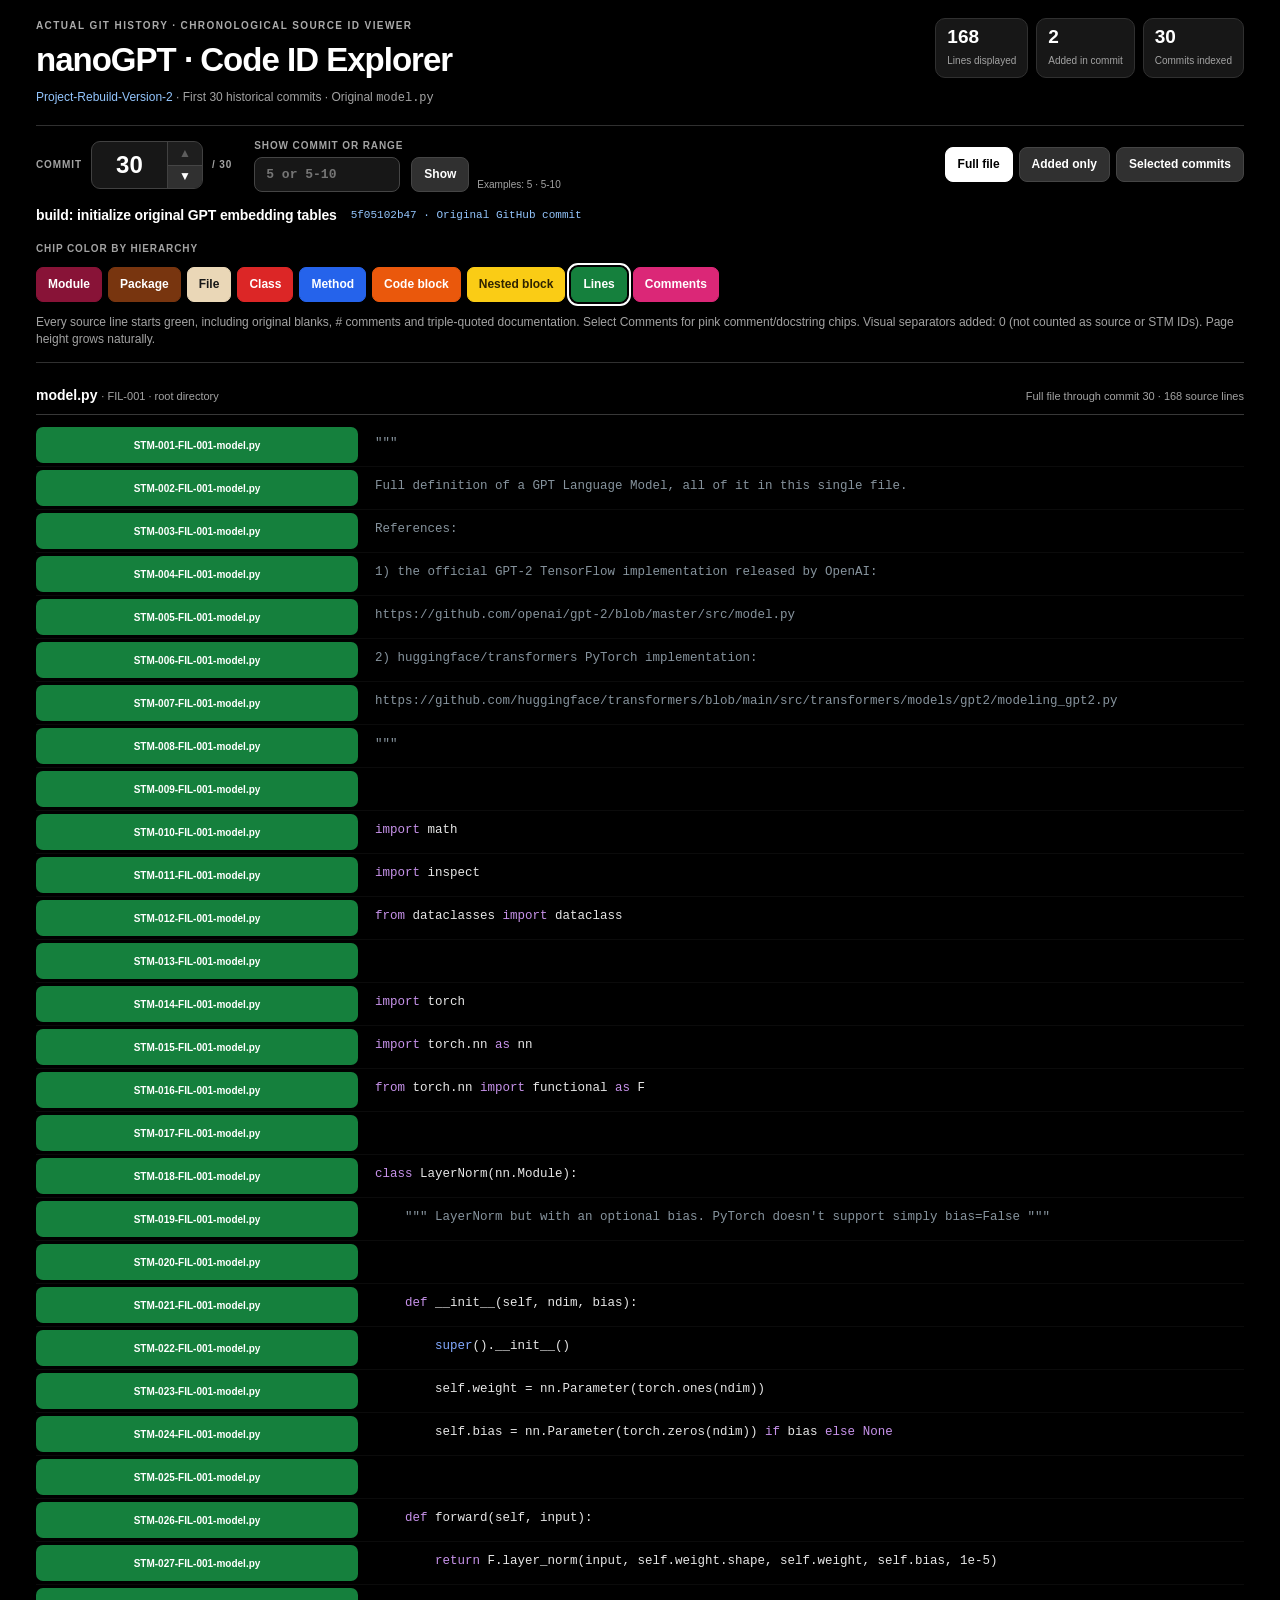
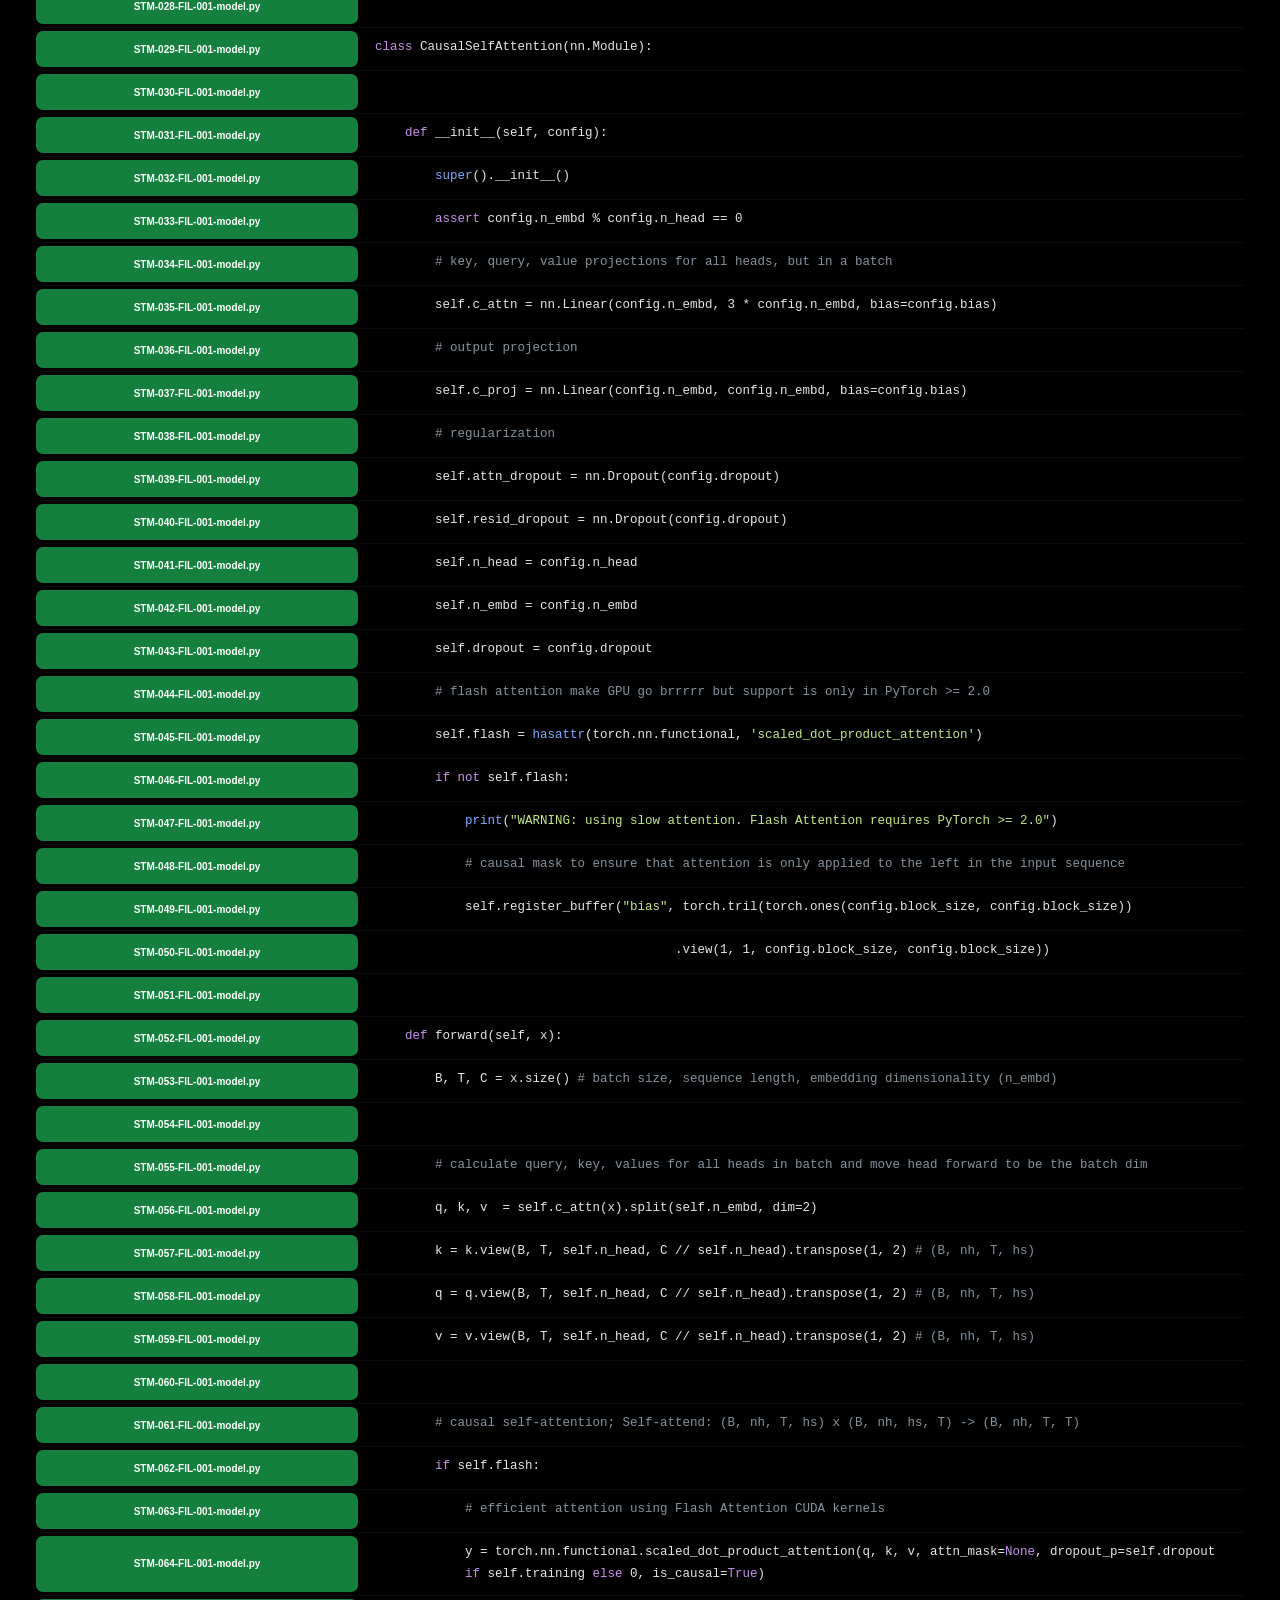
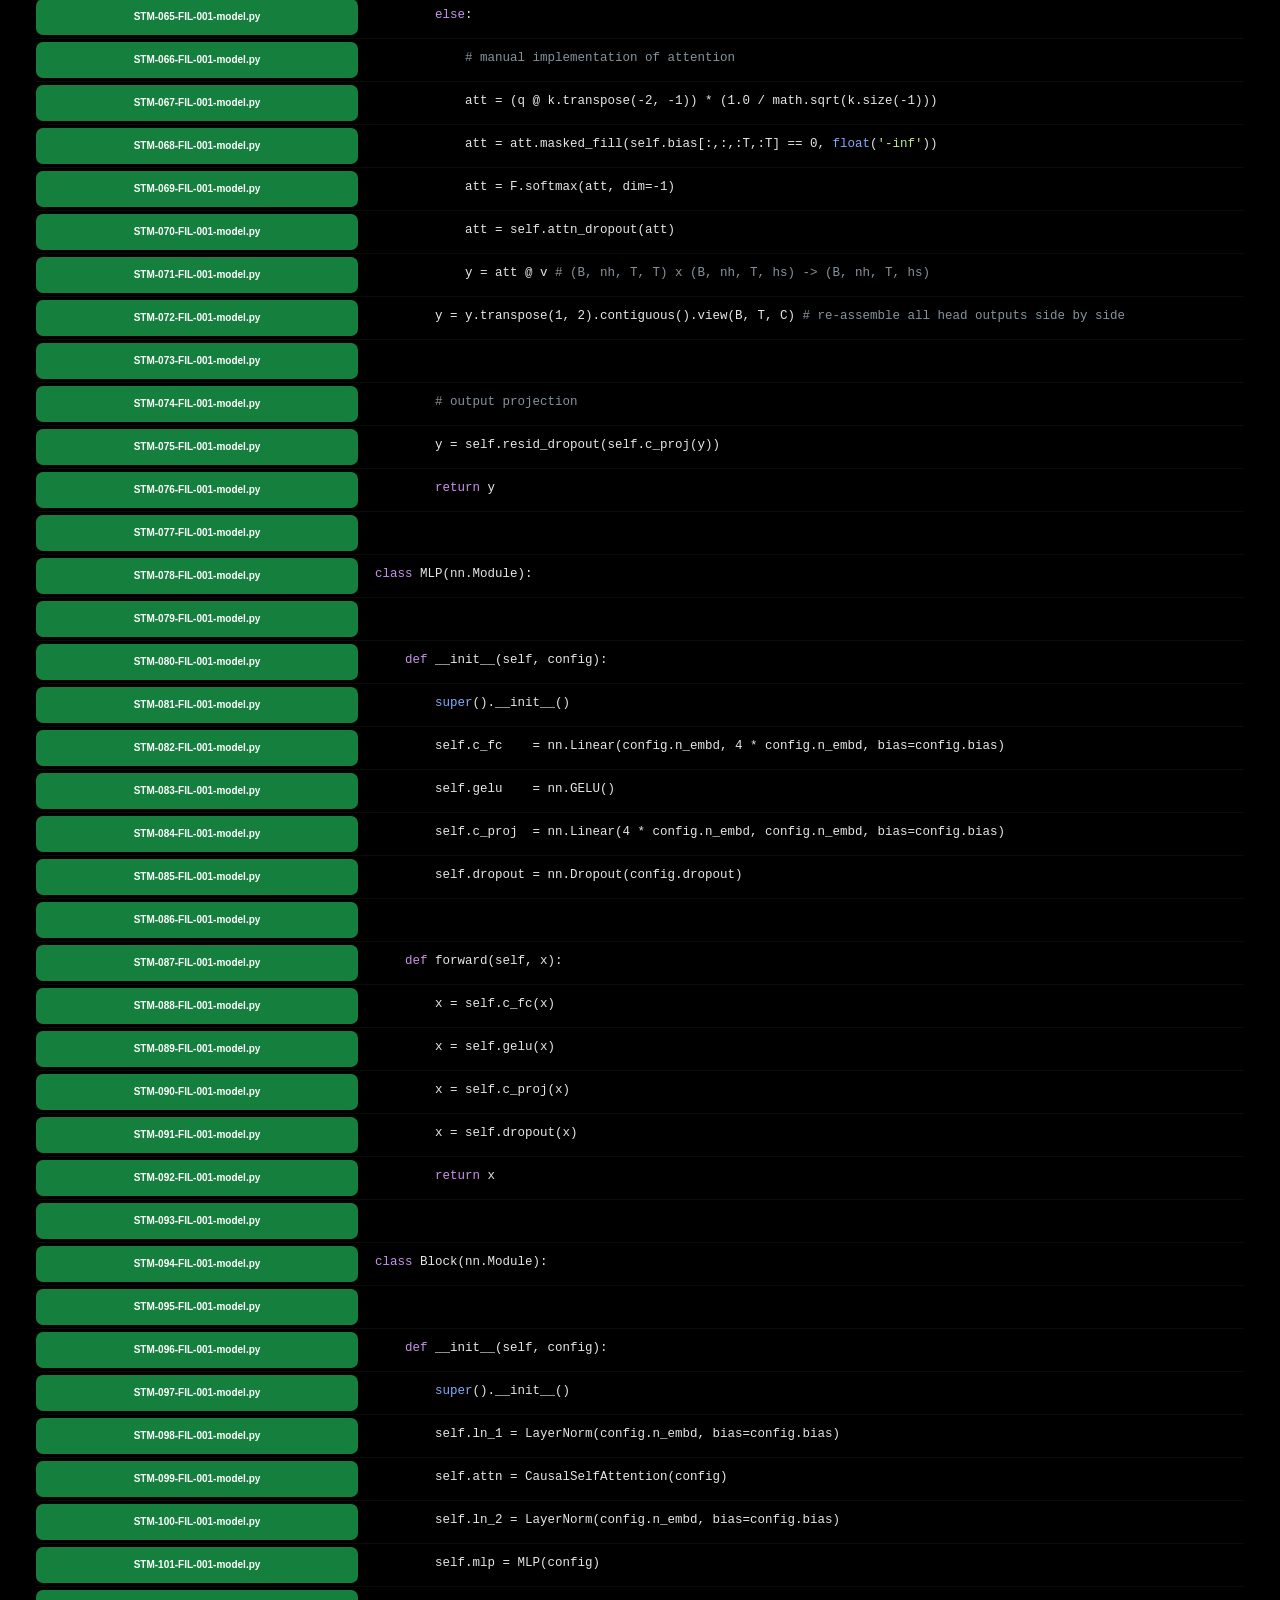
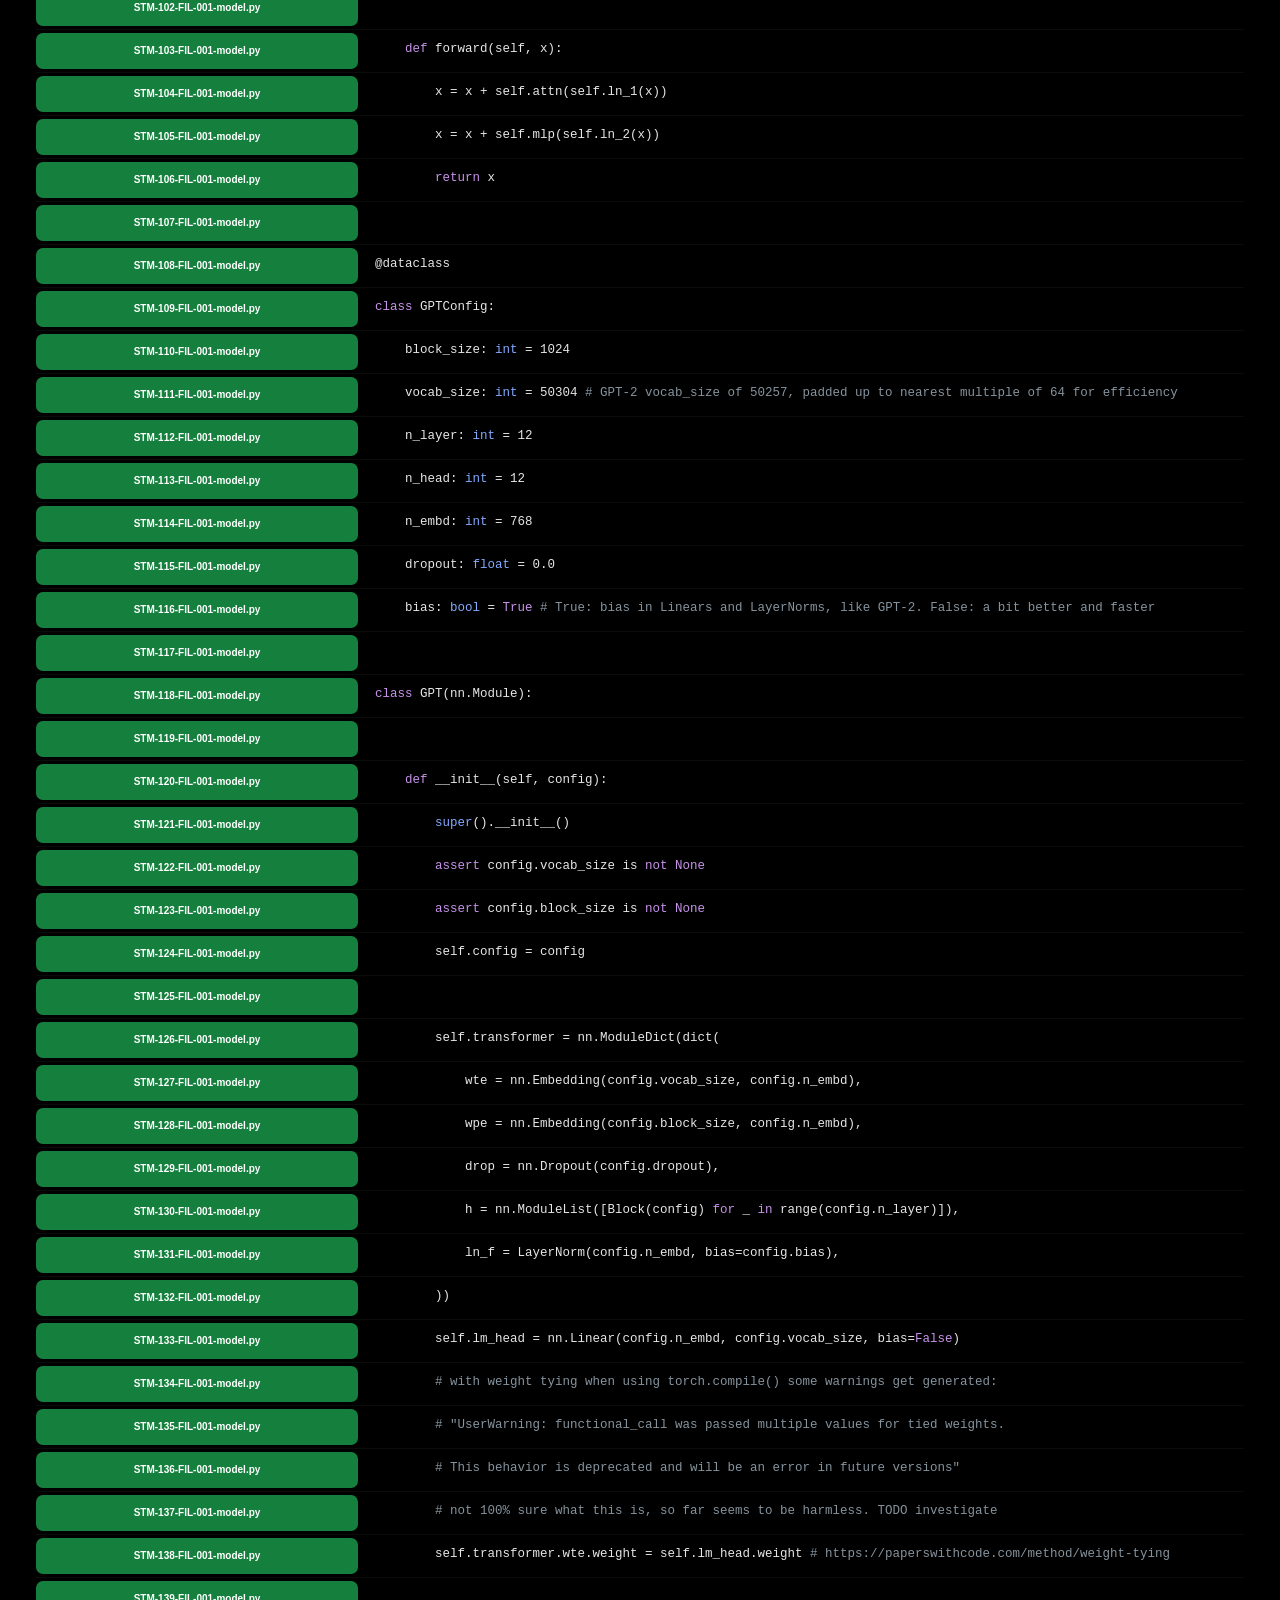
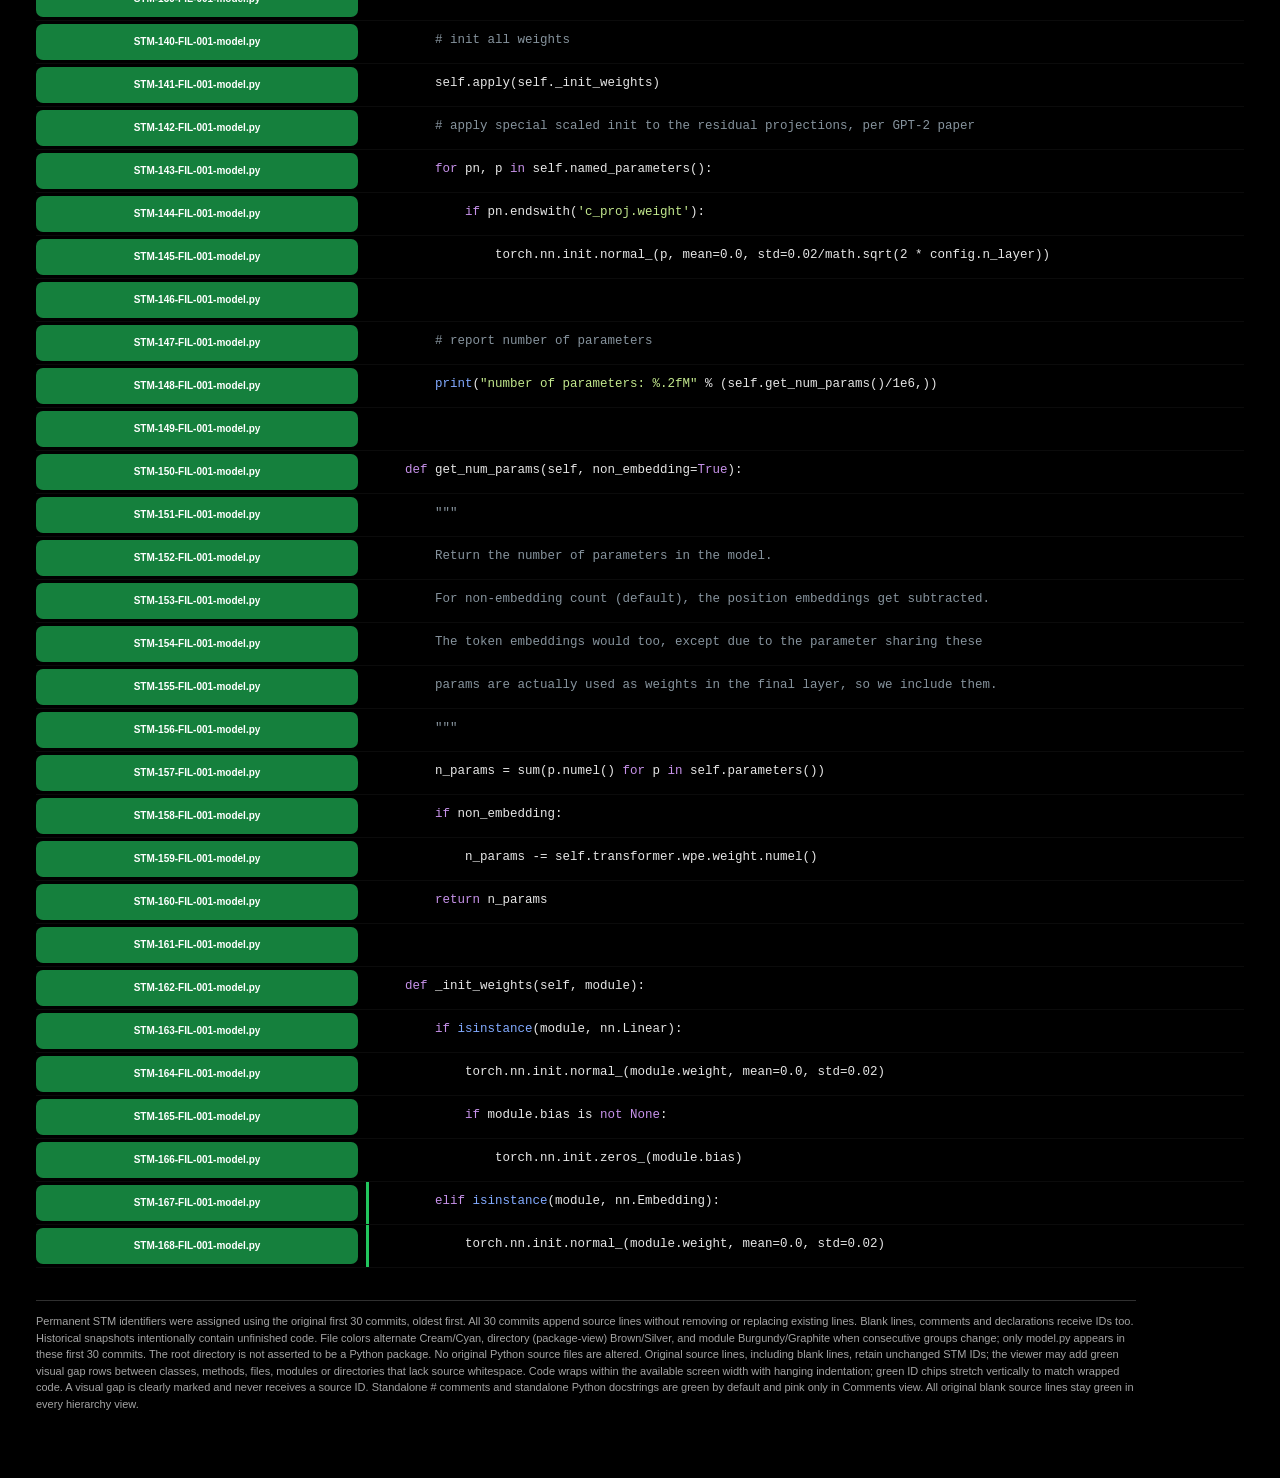
==== commit d8d12d2a: "viewer: revert sky-blue scope boundaries, restore green blank rows while keeping docstrings" ====
--- a/commit-id-demo/index.html
+++ b/commit-id-demo/index.html
@@ -43,7 +43,7 @@
 .code-frame{width:100%;max-width:100%;overflow:visible}
 .code-grid{width:100%;min-width:0;padding:9px 0 12px}
 .code-row{display:grid;grid-template-columns:minmax(0,min(330px,43%)) minmax(0,1fr);align-items:stretch;min-width:0;min-height:43px;border-bottom:1px solid rgba(255,255,255,.042)}
-.code-row:hover{background:#101010}.boundary-row{min-height:26px;border-bottom:1px solid rgba(56,189,248,.16)}.boundary-row .chip-cell{padding:3px 8px 3px 0}.boundary-row .source-code{padding:0;min-height:27px}.boundary-chip{min-height:23px;padding:4px 6px}.boundary-text{font:800 9.5px/1.35 Roboto,Arial,sans-serif;overflow-wrap:anywhere;letter-spacing:.025em}
+.code-row:hover{background:#101010}.display-gap .chip{min-height:24px;opacity:.75}.display-gap .label{font-size:9px}.display-gap{min-height:29px}
 .code-row.changed .source-code{box-shadow:inset 3px 0 #22c55e}
 .chip-cell{position:relative;display:flex;align-self:stretch;min-width:0;background:#000;padding:3px 8px 3px 0}
 .code-row:hover .chip-cell{background:#101010}
@@ -95,7 +95,7 @@
 <span class="muted" id="source-status"></span></div>
 <div class="code-frame" id="code-frame"><div class="code-grid" id="code-grid"></div></div>
 </section>
-<p class="footer">Permanent STM identifiers were assigned using the original first 30 commits, oldest first. All 30 commits append source lines without removing or replacing existing lines. Blank lines, comments and declarations receive IDs too. Historical snapshots intentionally contain unfinished code. File colors alternate Cream/Cyan, directory (package-view) Brown/Silver, and module Burgundy/Graphite when consecutive groups change; only model.py appears in these first 30 commits. The root directory is not asserted to be a Python package. No original Python source files are altered. Original source lines, including blank lines, retain unchanged STM IDs; the viewer inserts high-contrast sky-blue, display-only boundary rows at the start of files, classes, methods, code blocks and nested blocks. Real blank source lines remain visible with original STM IDs, and inherit the selected hierarchy's chip color. Code wraps within the available screen width with hanging indentation; ID chips stretch vertically to match wrapped code. A sky-blue boundary row never receives an STM ID. Standalone # comments and Python docstring-like triple-quoted literals are green by default and pink only in Comments view. Inline comments and triple-quoted string assignments are not separate comment rows.</p>
+<p class="footer">Permanent STM identifiers were assigned using the original first 30 commits, oldest first. All 30 commits append source lines without removing or replacing existing lines. Blank lines, comments and declarations receive IDs too. Historical snapshots intentionally contain unfinished code. File colors alternate Cream/Cyan, directory (package-view) Brown/Silver, and module Burgundy/Graphite when consecutive groups change; only model.py appears in these first 30 commits. The root directory is not asserted to be a Python package. No original Python source files are altered. Original source lines, including blank lines, retain unchanged STM IDs; the viewer may add green visual gap rows between classes, methods, files, modules or directories that lack source whitespace. Code wraps within the available screen width with hanging indentation; green ID chips stretch vertically to match wrapped code. A visual gap is clearly marked and never receives a source ID. Standalone # comments and standalone Python docstrings are green by default and pink only in Comments view. All original blank source lines stay green in every hierarchy view.</p>
 </main><script id="historical-source" type="application/json">{"repo":"sabareeshrao/Project-Rebuild-Version-2","file":"model.py","fileId":"FIL-001","commits":[{"n":1,"sha":"cac2c626c007c5a5bb298f001a9efa7091a313ca","title":"start original nanoGPT model module header","message":"build: start original nanoGPT model module header","added":8,"total":8,"url":"https://github.com/sabareeshrao/Project-Rebuild-Version-2/commit/cac2c626c007c5a5bb298f001a9efa7091a313ca"},{"n":2,"sha":"1b0b2d229884d905b7c736112345c520f2250a34","title":"introduce original GPT model imports","message":"build: introduce original GPT model imports","added":8,"total":16,"url":"https://github.com/sabareeshrao/Project-Rebuild-Version-2/commit/1b0b2d229884d905b7c736112345c520f2250a34"},{"n":3,"sha":"7515b19bf95404294b3ca6a6ab0b22d829fff7df","title":"declare original optional-bias LayerNorm","message":"build: declare original optional-bias LayerNorm","added":4,"total":20,"url":"https://github.com/sabareeshrao/Project-Rebuild-Version-2/commit/7515b19bf95404294b3ca6a6ab0b22d829fff7df"},{"n":4,"sha":"ac18d044565fa9cd11f10ff88b5e9395a979bf9e","title":"initialize learnable LayerNorm scale and bias","message":"build: initialize learnable LayerNorm scale and bias","added":4,"total":24,"url":"https://github.com/sabareeshrao/Project-Rebuild-Version-2/commit/ac18d044565fa9cd11f10ff88b5e9395a979bf9e"},{"n":5,"sha":"feb101a3c891690892790bc0c362cb1666c2a385","title":"complete original LayerNorm forward calculation","message":"build: complete original LayerNorm forward calculation","added":3,"total":27,"url":"https://github.com/sabareeshrao/Project-Rebuild-Version-2/commit/feb101a3c891690892790bc0c362cb1666c2a385"},{"n":6,"sha":"9db19cfc88373aba66663b88f453121a8d58c4b1","title":"declare original causal self-attention projections","message":"build: declare original causal self-attention projections","added":6,"total":33,"url":"https://github.com/sabareeshrao/Project-Rebuild-Version-2/commit/9db19cfc88373aba66663b88f453121a8d58c4b1"},{"n":7,"sha":"cb6a068138863bda2adf018d727588fd11e19cc6","title":"configure packed QKV and output projection","message":"build: configure packed QKV and output projection","added":4,"total":37,"url":"https://github.com/sabareeshrao/Project-Rebuild-Version-2/commit/cb6a068138863bda2adf018d727588fd11e19cc6"},{"n":8,"sha":"596e8c5dfc066e3a9b90245c9db3e2f1c7b73731","title":"configure attention dropout and head metadata","message":"build: configure attention dropout and head metadata","added":6,"total":43,"url":"https://github.com/sabareeshrao/Project-Rebuild-Version-2/commit/596e8c5dfc066e3a9b90245c9db3e2f1c7b73731"},{"n":9,"sha":"1143003f280676a06cf33ea738d9f5070024244d","title":"detect PyTorch scaled dot-product attention","message":"build: detect PyTorch scaled dot-product attention","added":2,"total":45,"url":"https://github.com/sabareeshrao/Project-Rebuild-Version-2/commit/1143003f280676a06cf33ea738d9f5070024244d"},{"n":10,"sha":"03f761745efe3006334eab8f1bd8af02062891a3","title":"register original manual causal mask fallback","message":"build: register original manual causal mask fallback","added":5,"total":50,"url":"https://github.com/sabareeshrao/Project-Rebuild-Version-2/commit/03f761745efe3006334eab8f1bd8af02062891a3"},{"n":11,"sha":"804c657b5c8f1bb5df5909b0fd67437a30dd5236","title":"start original causal attention forward pass","message":"build: start original causal attention forward pass","added":4,"total":54,"url":"https://github.com/sabareeshrao/Project-Rebuild-Version-2/commit/804c657b5c8f1bb5df5909b0fd67437a30dd5236"},{"n":12,"sha":"42288e37d76d41404f0173056b664493f64f39e8","title":"split QKV into individual attention heads","message":"build: split QKV into individual attention heads","added":6,"total":60,"url":"https://github.com/sabareeshrao/Project-Rebuild-Version-2/commit/42288e37d76d41404f0173056b664493f64f39e8"},{"n":13,"sha":"e7e9d63f05aba8ec8fb2fc63de0634bcbf7fc7f3","title":"apply causal scaled dot-product attention","message":"build: apply causal scaled dot-product attention","added":4,"total":64,"url":"https://github.com/sabareeshrao/Project-Rebuild-Version-2/commit/e7e9d63f05aba8ec8fb2fc63de0634bcbf7fc7f3"},{"n":14,"sha":"915dae9f834f6787c6c9de34b8261ad0f872c452","title":"implement original manual attention fallback","message":"build: implement original manual attention fallback","added":7,"total":71,"url":"https://github.com/sabareeshrao/Project-Rebuild-Version-2/commit/915dae9f834f6787c6c9de34b8261ad0f872c452"},{"n":15,"sha":"af0f71fda3840a543379f9e075d032a77d5380f1","title":"combine attention heads and output projection","message":"build: combine attention heads and output projection","added":5,"total":76,"url":"https://github.com/sabareeshrao/Project-Rebuild-Version-2/commit/af0f71fda3840a543379f9e075d032a77d5380f1"},{"n":16,"sha":"af508e60e993883b8991763ab189fa9743b2ef68","title":"introduce original GPT feed-forward expansion","message":"build: introduce original GPT feed-forward expansion","added":6,"total":82,"url":"https://github.com/sabareeshrao/Project-Rebuild-Version-2/commit/af508e60e993883b8991763ab189fa9743b2ef68"},{"n":17,"sha":"279441476aafb713c0bc1714dd3342c347ff8cc6","title":"configure GELU projection and residual dropout","message":"build: configure GELU projection and residual dropout","added":3,"total":85,"url":"https://github.com/sabareeshrao/Project-Rebuild-Version-2/commit/279441476aafb713c0bc1714dd3342c347ff8cc6"},{"n":18,"sha":"0b0ca1bb0b2d493e7eaa7ac55ff94bd27feecc52","title":"complete original GPT MLP forward pass","message":"build: complete original GPT MLP forward pass","added":7,"total":92,"url":"https://github.com/sabareeshrao/Project-Rebuild-Version-2/commit/0b0ca1bb0b2d493e7eaa7ac55ff94bd27feecc52"},{"n":19,"sha":"df5a6ba78e145417f78dd84031ca4916976fdebc","title":"assemble pre-normalized transformer attention block","message":"build: assemble pre-normalized transformer attention block","added":7,"total":99,"url":"https://github.com/sabareeshrao/Project-Rebuild-Version-2/commit/df5a6ba78e145417f78dd84031ca4916976fdebc"},{"n":20,"sha":"bccb7b302de8c395cb99ebfc6b0d8730aead2b23","title":"complete original residual transformer block","message":"build: complete original residual transformer block","added":7,"total":106,"url":"https://github.com/sabareeshrao/Project-Rebuild-Version-2/commit/bccb7b302de8c395cb99ebfc6b0d8730aead2b23"},{"n":21,"sha":"c930821239e049ffd06ce30a4d883bc7d266c0e0","title":"declare original GPT hyperparameter dataclass","message":"build: declare original GPT hyperparameter dataclass","added":10,"total":116,"url":"https://github.com/sabareeshrao/Project-Rebuild-Version-2/commit/c930821239e049ffd06ce30a4d883bc7d266c0e0"},{"n":22,"sha":"4f30c0e266202b2bf2d5f8e6203276e1f37a324a","title":"introduce original GPT model container","message":"build: introduce original GPT model container","added":8,"total":124,"url":"https://github.com/sabareeshrao/Project-Rebuild-Version-2/commit/4f30c0e266202b2bf2d5f8e6203276e1f37a324a"},{"n":23,"sha":"14ff811954741b57322f47f423ddbd7a9bffaf8f","title":"assemble embeddings transformer blocks and normalization","message":"build: assemble embeddings transformer blocks and normalization","added":8,"total":132,"url":"https://github.com/sabareeshrao/Project-Rebuild-Version-2/commit/14ff811954741b57322f47f423ddbd7a9bffaf8f"},{"n":24,"sha":"b7269301fa3c7231241862244ed2335b8eed8e2d","title":"tie original token embedding and output projection weights","message":"build: tie original token embedding and output projection weights","added":6,"total":138,"url":"https://github.com/sabareeshrao/Project-Rebuild-Version-2/commit/b7269301fa3c7231241862244ed2335b8eed8e2d"},{"n":25,"sha":"5010ef5f3e376575ed6fc2ee6f7f158af7a8aad5","title":"initialize original GPT residual projection weights","message":"build: initialize original GPT residual projection weights","added":7,"total":145,"url":"https://github.com/sabareeshrao/Project-Rebuild-Version-2/commit/5010ef5f3e376575ed6fc2ee6f7f158af7a8aad5"},{"n":26,"sha":"dfdcb6c970d8985c9edb82ff2971aebbae8172c9","title":"report original model parameter count","message":"build: report original model parameter count","added":3,"total":148,"url":"https://github.com/sabareeshrao/Project-Rebuild-Version-2/commit/dfdcb6c970d8985c9edb82ff2971aebbae8172c9"},{"n":27,"sha":"ee3a8af0098613bd6cbd8c65954211a5d2ef4b5b","title":"document original GPT parameter count calculation","message":"build: document original GPT parameter count calculation","added":8,"total":156,"url":"https://github.com/sabareeshrao/Project-Rebuild-Version-2/commit/ee3a8af0098613bd6cbd8c65954211a5d2ef4b5b"},{"n":28,"sha":"c10bbb83f5a3111e763a888dff17484207485247","title":"count GPT parameters excluding positional embeddings","message":"build: count GPT parameters excluding positional embeddings","added":4,"total":160,"url":"https://github.com/sabareeshrao/Project-Rebuild-Version-2/commit/c10bbb83f5a3111e763a888dff17484207485247"},{"n":29,"sha":"79d614d152cc9d4a076adf41214667438670887a","title":"initialize linear layer weights and optional biases","message":"build: initialize linear layer weights and optional biases","added":6,"total":166,"url":"https://github.com/sabareeshrao/Project-Rebuild-Version-2/commit/79d614d152cc9d4a076adf41214667438670887a"},{"n":30,"sha":"5f05102b47878b6f367b648613a5aef68f14122f","title":"initialize original GPT embedding tables","message":"build: initialize original GPT embedding tables","added":2,"total":168,"url":"https://github.com/sabareeshrao/Project-Rebuild-Version-2/commit/5f05102b47878b6f367b648613a5aef68f14122f"}],"lines":[{"n":1,"text":"\"\"\"","firstCommit":1,"id":"STM-001-FIL-001-model.py","file":"model.py","fileId":"FIL-001","module":"model","moduleId":"MOD-001","directory":"(repository root)","directoryId":"DIR-001"},{"n":2,"text":"Full definition of a GPT Language Model, all of it in this single file.","firstCommit":1,"id":"STM-002-FIL-001-model.py","file":"model.py","fileId":"FIL-001","module":"model","moduleId":"MOD-001","directory":"(repository root)","directoryId":"DIR-001"},{"n":3,"text":"References:","firstCommit":1,"id":"STM-003-FIL-001-model.py","file":"model.py","fileId":"FIL-001","module":"model","moduleId":"MOD-001","directory":"(repository root)","directoryId":"DIR-001"},{"n":4,"text":"1) the official GPT-2 TensorFlow implementation released by OpenAI:","firstCommit":1,"id":"STM-004-FIL-001-model.py","file":"model.py","fileId":"FIL-001","module":"model","moduleId":"MOD-001","directory":"(repository root)","directoryId":"DIR-001"},{"n":5,"text":"https://github.com/openai/gpt-2/blob/master/src/model.py","firstCommit":1,"id":"STM-005-FIL-001-model.py","file":"model.py","fileId":"FIL-001","module":"model","moduleId":"MOD-001","directory":"(repository root)","directoryId":"DIR-001"},{"n":6,"text":"2) huggingface/transformers PyTorch implementation:","firstCommit":1,"id":"STM-006-FIL-001-model.py","file":"model.py","fileId":"FIL-001","module":"model","moduleId":"MOD-001","directory":"(repository root)","directoryId":"DIR-001"},{"n":7,"text":"https://github.com/huggingface/transformers/blob/main/src/transformers/models/gpt2/modeling_gpt2.py","firstCommit":1,"id":"STM-007-FIL-001-model.py","file":"model.py","fileId":"FIL-001","module":"model","moduleId":"MOD-001","directory":"(repository root)","directoryId":"DIR-001"},{"n":8,"text":"\"\"\"","firstCommit":1,"id":"STM-008-FIL-001-model.py","file":"model.py","fileId":"FIL-001","module":"model","moduleId":"MOD-001","directory":"(repository root)","directoryId":"DIR-001"},{"n":9,"text":"","firstCommit":2,"id":"STM-009-FIL-001-model.py","file":"model.py","fileId":"FIL-001","module":"model","moduleId":"MOD-001","directory":"(repository root)","directoryId":"DIR-001"},{"n":10,"text":"import math","firstCommit":2,"id":"STM-010-FIL-001-model.py","file":"model.py","fileId":"FIL-001","module":"model","moduleId":"MOD-001","directory":"(repository root)","directoryId":"DIR-001"},{"n":11,"text":"import inspect","firstCommit":2,"id":"STM-011-FIL-001-model.py","file":"model.py","fileId":"FIL-001","module":"model","moduleId":"MOD-001","directory":"(repository root)","directoryId":"DIR-001"},{"n":12,"text":"from dataclasses import dataclass","firstCommit":2,"id":"STM-012-FIL-001-model.py","file":"model.py","fileId":"FIL-001","module":"model","moduleId":"MOD-001","directory":"(repository root)","directoryId":"DIR-001"},{"n":13,"text":"","firstCommit":2,"id":"STM-013-FIL-001-model.py","file":"model.py","fileId":"FIL-001","module":"model","moduleId":"MOD-001","directory":"(repository root)","directoryId":"DIR-001"},{"n":14,"text":"import torch","firstCommit":2,"id":"STM-014-FIL-001-model.py","file":"model.py","fileId":"FIL-001","module":"model","moduleId":"MOD-001","directory":"(repository root)","directoryId":"DIR-001"},{"n":15,"text":"import torch.nn as nn","firstCommit":2,"id":"STM-015-FIL-001-model.py","file":"model.py","fileId":"FIL-001","module":"model","moduleId":"MOD-001","directory":"(repository root)","directoryId":"DIR-001"},{"n":16,"text":"from torch.nn import functional as F","firstCommit":2,"id":"STM-016-FIL-001-model.py","file":"model.py","fileId":"FIL-001","module":"model","moduleId":"MOD-001","directory":"(repository root)","directoryId":"DIR-001"},{"n":17,"text":"","firstCommit":3,"id":"STM-017-FIL-001-model.py","file":"model.py","fileId":"FIL-001","module":"model","moduleId":"MOD-001","directory":"(repository root)","directoryId":"DIR-001"},{"n":18,"text":"class LayerNorm(nn.Module):","firstCommit":3,"id":"STM-018-FIL-001-model.py","file":"model.py","fileId":"FIL-001","module":"model","moduleId":"MOD-001","directory":"(repository root)","directoryId":"DIR-001"},{"n":19,"text":"    \"\"\" LayerNorm but with an optional bias. PyTorch doesn't support simply bias=False \"\"\"","firstCommit":3,"id":"STM-019-FIL-001-model.py","file":"model.py","fileId":"FIL-001","module":"model","moduleId":"MOD-001","directory":"(repository root)","directoryId":"DIR-001"},{"n":20,"text":"","firstCommit":3,"id":"STM-020-FIL-001-model.py","file":"model.py","fileId":"FIL-001","module":"model","moduleId":"MOD-001","directory":"(repository root)","directoryId":"DIR-001"},{"n":21,"text":"    def __init__(self, ndim, bias):","firstCommit":4,"id":"STM-021-FIL-001-model.py","file":"model.py","fileId":"FIL-001","module":"model","moduleId":"MOD-001","directory":"(repository root)","directoryId":"DIR-001"},{"n":22,"text":"        super().__init__()","firstCommit":4,"id":"STM-022-FIL-001-model.py","file":"model.py","fileId":"FIL-001","module":"model","moduleId":"MOD-001","directory":"(repository root)","directoryId":"DIR-001"},{"n":23,"text":"        self.weight = nn.Parameter(torch.ones(ndim))","firstCommit":4,"id":"STM-023-FIL-001-model.py","file":"model.py","fileId":"FIL-001","module":"model","moduleId":"MOD-001","directory":"(repository root)","directoryId":"DIR-001"},{"n":24,"text":"        self.bias = nn.Parameter(torch.zeros(ndim)) if bias else None","firstCommit":4,"id":"STM-024-FIL-001-model.py","file":"model.py","fileId":"FIL-001","module":"model","moduleId":"MOD-001","directory":"(repository root)","directoryId":"DIR-001"},{"n":25,"text":"","firstCommit":5,"id":"STM-025-FIL-001-model.py","file":"model.py","fileId":"FIL-001","module":"model","moduleId":"MOD-001","directory":"(repository root)","directoryId":"DIR-001"},{"n":26,"text":"    def forward(self, input):","firstCommit":5,"id":"STM-026-FIL-001-model.py","file":"model.py","fileId":"FIL-001","module":"model","moduleId":"MOD-001","directory":"(repository root)","directoryId":"DIR-001"},{"n":27,"text":"        return F.layer_norm(input, self.weight.shape, self.weight, self.bias, 1e-5)","firstCommit":5,"id":"STM-027-FIL-001-model.py","file":"model.py","fileId":"FIL-001","module":"model","moduleId":"MOD-001","directory":"(repository root)","directoryId":"DIR-001"},{"n":28,"text":"","firstCommit":6,"id":"STM-028-FIL-001-model.py","file":"model.py","fileId":"FIL-001","module":"model","moduleId":"MOD-001","directory":"(repository root)","directoryId":"DIR-001"},{"n":29,"text":"class CausalSelfAttention(nn.Module):","firstCommit":6,"id":"STM-029-FIL-001-model.py","file":"model.py","fileId":"FIL-001","module":"model","moduleId":"MOD-001","directory":"(repository root)","directoryId":"DIR-001"},{"n":30,"text":"","firstCommit":6,"id":"STM-030-FIL-001-model.py","file":"model.py","fileId":"FIL-001","module":"model","moduleId":"MOD-001","directory":"(repository root)","directoryId":"DIR-001"},{"n":31,"text":"    def __init__(self, config):","firstCommit":6,"id":"STM-031-FIL-001-model.py","file":"model.py","fileId":"FIL-001","module":"model","moduleId":"MOD-001","directory":"(repository root)","directoryId":"DIR-001"},{"n":32,"text":"        super().__init__()","firstCommit":6,"id":"STM-032-FIL-001-model.py","file":"model.py","fileId":"FIL-001","module":"model","moduleId":"MOD-001","directory":"(repository root)","directoryId":"DIR-001"},{"n":33,"text":"        assert config.n_embd % config.n_head == 0","firstCommit":6,"id":"STM-033-FIL-001-model.py","file":"model.py","fileId":"FIL-001","module":"model","moduleId":"MOD-001","directory":"(repository root)","directoryId":"DIR-001"},{"n":34,"text":"        # key, query, value projections for all heads, but in a batch","firstCommit":7,"id":"STM-034-FIL-001-model.py","file":"model.py","fileId":"FIL-001","module":"model","moduleId":"MOD-001","directory":"(repository root)","directoryId":"DIR-001"},{"n":35,"text":"        self.c_attn = nn.Linear(config.n_embd, 3 * config.n_embd, bias=config.bias)","firstCommit":7,"id":"STM-035-FIL-001-model.py","file":"model.py","fileId":"FIL-001","module":"model","moduleId":"MOD-001","directory":"(repository root)","directoryId":"DIR-001"},{"n":36,"text":"        # output projection","firstCommit":7,"id":"STM-036-FIL-001-model.py","file":"model.py","fileId":"FIL-001","module":"model","moduleId":"MOD-001","directory":"(repository root)","directoryId":"DIR-001"},{"n":37,"text":"        self.c_proj = nn.Linear(config.n_embd, config.n_embd, bias=config.bias)","firstCommit":7,"id":"STM-037-FIL-001-model.py","file":"model.py","fileId":"FIL-001","module":"model","moduleId":"MOD-001","directory":"(repository root)","directoryId":"DIR-001"},{"n":38,"text":"        # regularization","firstCommit":8,"id":"STM-038-FIL-001-model.py","file":"model.py","fileId":"FIL-001","module":"model","moduleId":"MOD-001","directory":"(repository root)","directoryId":"DIR-001"},{"n":39,"text":"        self.attn_dropout = nn.Dropout(config.dropout)","firstCommit":8,"id":"STM-039-FIL-001-model.py","file":"model.py","fileId":"FIL-001","module":"model","moduleId":"MOD-001","directory":"(repository root)","directoryId":"DIR-001"},{"n":40,"text":"        self.resid_dropout = nn.Dropout(config.dropout)","firstCommit":8,"id":"STM-040-FIL-001-model.py","file":"model.py","fileId":"FIL-001","module":"model","moduleId":"MOD-001","directory":"(repository root)","directoryId":"DIR-001"},{"n":41,"text":"        self.n_head = config.n_head","firstCommit":8,"id":"STM-041-FIL-001-model.py","file":"model.py","fileId":"FIL-001","module":"model","moduleId":"MOD-001","directory":"(repository root)","directoryId":"DIR-001"},{"n":42,"text":"        self.n_embd = config.n_embd","firstCommit":8,"id":"STM-042-FIL-001-model.py","file":"model.py","fileId":"FIL-001","module":"model","moduleId":"MOD-001","directory":"(repository root)","directoryId":"DIR-001"},{"n":43,"text":"        self.dropout = config.dropout","firstCommit":8,"id":"STM-043-FIL-001-model.py","file":"model.py","fileId":"FIL-001","module":"model","moduleId":"MOD-001","directory":"(repository root)","directoryId":"DIR-001"},{"n":44,"text":"        # flash attention make GPU go brrrrr but support is only in PyTorch >= 2.0","firstCommit":9,"id":"STM-044-FIL-001-model.py","file":"model.py","fileId":"FIL-001","module":"model","moduleId":"MOD-001","directory":"(repository root)","directoryId":"DIR-001"},{"n":45,"text":"        self.flash = hasattr(torch.nn.functional, 'scaled_dot_product_attention')","firstCommit":9,"id":"STM-045-FIL-001-model.py","file":"model.py","fileId":"FIL-001","module":"model","moduleId":"MOD-001","directory":"(repository root)","directoryId":"DIR-001"},{"n":46,"text":"        if not self.flash:","firstCommit":10,"id":"STM-046-FIL-001-model.py","file":"model.py","fileId":"FIL-001","module":"model","moduleId":"MOD-001","directory":"(repository root)","directoryId":"DIR-001"},{"n":47,"text":"            print(\"WARNING: using slow attention. Flash Attention requires PyTorch >= 2.0\")","firstCommit":10,"id":"STM-047-FIL-001-model.py","file":"model.py","fileId":"FIL-001","module":"model","moduleId":"MOD-001","directory":"(repository root)","directoryId":"DIR-001"},{"n":48,"text":"            # causal mask to ensure that attention is only applied to the left in the input sequence","firstCommit":10,"id":"STM-048-FIL-001-model.py","file":"model.py","fileId":"FIL-001","module":"model","moduleId":"MOD-001","directory":"(repository root)","directoryId":"DIR-001"},{"n":49,"text":"            self.register_buffer(\"bias\", torch.tril(torch.ones(config.block_size, config.block_size))","firstCommit":10,"id":"STM-049-FIL-001-model.py","file":"model.py","fileId":"FIL-001","module":"model","moduleId":"MOD-001","directory":"(repository root)","directoryId":"DIR-001"},{"n":50,"text":"                                        .view(1, 1, config.block_size, config.block_size))","firstCommit":10,"id":"STM-050-FIL-001-model.py","file":"model.py","fileId":"FIL-001","module":"model","moduleId":"MOD-001","directory":"(repository root)","directoryId":"DIR-001"},{"n":51,"text":"","firstCommit":11,"id":"STM-051-FIL-001-model.py","file":"model.py","fileId":"FIL-001","module":"model","moduleId":"MOD-001","directory":"(repository root)","directoryId":"DIR-001"},{"n":52,"text":"    def forward(self, x):","firstCommit":11,"id":"STM-052-FIL-001-model.py","file":"model.py","fileId":"FIL-001","module":"model","moduleId":"MOD-001","directory":"(repository root)","directoryId":"DIR-001"},{"n":53,"text":"        B, T, C = x.size() # batch size, sequence length, embedding dimensionality (n_embd)","firstCommit":11,"id":"STM-053-FIL-001-model.py","file":"model.py","fileId":"FIL-001","module":"model","moduleId":"MOD-001","directory":"(repository root)","directoryId":"DIR-001"},{"n":54,"text":"","firstCommit":11,"id":"STM-054-FIL-001-model.py","file":"model.py","fileId":"FIL-001","module":"model","moduleId":"MOD-001","directory":"(repository root)","directoryId":"DIR-001"},{"n":55,"text":"        # calculate query, key, values for all heads in batch and move head forward to be the batch dim","firstCommit":12,"id":"STM-055-FIL-001-model.py","file":"model.py","fileId":"FIL-001","module":"model","moduleId":"MOD-001","directory":"(repository root)","directoryId":"DIR-001"},{"n":56,"text":"        q, k, v  = self.c_attn(x).split(self.n_embd, dim=2)","firstCommit":12,"id":"STM-056-FIL-001-model.py","file":"model.py","fileId":"FIL-001","module":"model","moduleId":"MOD-001","directory":"(repository root)","directoryId":"DIR-001"},{"n":57,"text":"        k = k.view(B, T, self.n_head, C // self.n_head).transpose(1, 2) # (B, nh, T, hs)","firstCommit":12,"id":"STM-057-FIL-001-model.py","file":"model.py","fileId":"FIL-001","module":"model","moduleId":"MOD-001","directory":"(repository root)","directoryId":"DIR-001"},{"n":58,"text":"        q = q.view(B, T, self.n_head, C // self.n_head).transpose(1, 2) # (B, nh, T, hs)","firstCommit":12,"id":"STM-058-FIL-001-model.py","file":"model.py","fileId":"FIL-001","module":"model","moduleId":"MOD-001","directory":"(repository root)","directoryId":"DIR-001"},{"n":59,"text":"        v = v.view(B, T, self.n_head, C // self.n_head).transpose(1, 2) # (B, nh, T, hs)","firstCommit":12,"id":"STM-059-FIL-001-model.py","file":"model.py","fileId":"FIL-001","module":"model","moduleId":"MOD-001","directory":"(repository root)","directoryId":"DIR-001"},{"n":60,"text":"","firstCommit":12,"id":"STM-060-FIL-001-model.py","file":"model.py","fileId":"FIL-001","module":"model","moduleId":"MOD-001","directory":"(repository root)","directoryId":"DIR-001"},{"n":61,"text":"        # causal self-attention; Self-attend: (B, nh, T, hs) x (B, nh, hs, T) -> (B, nh, T, T)","firstCommit":13,"id":"STM-061-FIL-001-model.py","file":"model.py","fileId":"FIL-001","module":"model","moduleId":"MOD-001","directory":"(repository root)","directoryId":"DIR-001"},{"n":62,"text":"        if self.flash:","firstCommit":13,"id":"STM-062-FIL-001-model.py","file":"model.py","fileId":"FIL-001","module":"model","moduleId":"MOD-001","directory":"(repository root)","directoryId":"DIR-001"},{"n":63,"text":"            # efficient attention using Flash Attention CUDA kernels","firstCommit":13,"id":"STM-063-FIL-001-model.py","file":"model.py","fileId":"FIL-001","module":"model","moduleId":"MOD-001","directory":"(repository root)","directoryId":"DIR-001"},{"n":64,"text":"            y = torch.nn.functional.scaled_dot_product_attention(q, k, v, attn_mask=None, dropout_p=self.dropout if self.training else 0, is_causal=True)","firstCommit":13,"id":"STM-064-FIL-001-model.py","file":"model.py","fileId":"FIL-001","module":"model","moduleId":"MOD-001","directory":"(repository root)","directoryId":"DIR-001"},{"n":65,"text":"        else:","firstCommit":14,"id":"STM-065-FIL-001-model.py","file":"model.py","fileId":"FIL-001","module":"model","moduleId":"MOD-001","directory":"(repository root)","directoryId":"DIR-001"},{"n":66,"text":"            # manual implementation of attention","firstCommit":14,"id":"STM-066-FIL-001-model.py","file":"model.py","fileId":"FIL-001","module":"model","moduleId":"MOD-001","directory":"(repository root)","directoryId":"DIR-001"},{"n":67,"text":"            att = (q @ k.transpose(-2, -1)) * (1.0 / math.sqrt(k.size(-1)))","firstCommit":14,"id":"STM-067-FIL-001-model.py","file":"model.py","fileId":"FIL-001","module":"model","moduleId":"MOD-001","directory":"(repository root)","directoryId":"DIR-001"},{"n":68,"text":"            att = att.masked_fill(self.bias[:,:,:T,:T] == 0, float('-inf'))","firstCommit":14,"id":"STM-068-FIL-001-model.py","file":"model.py","fileId":"FIL-001","module":"model","moduleId":"MOD-001","directory":"(repository root)","directoryId":"DIR-001"},{"n":69,"text":"            att = F.softmax(att, dim=-1)","firstCommit":14,"id":"STM-069-FIL-001-model.py","file":"model.py","fileId":"FIL-001","module":"model","moduleId":"MOD-001","directory":"(repository root)","directoryId":"DIR-001"},{"n":70,"text":"            att = self.attn_dropout(att)","firstCommit":14,"id":"STM-070-FIL-001-model.py","file":"model.py","fileId":"FIL-001","module":"model","moduleId":"MOD-001","directory":"(repository root)","directoryId":"DIR-001"},{"n":71,"text":"            y = att @ v # (B, nh, T, T) x (B, nh, T, hs) -> (B, nh, T, hs)","firstCommit":14,"id":"STM-071-FIL-001-model.py","file":"model.py","fileId":"FIL-001","module":"model","moduleId":"MOD-001","directory":"(repository root)","directoryId":"DIR-001"},{"n":72,"text":"        y = y.transpose(1, 2).contiguous().view(B, T, C) # re-assemble all head outputs side by side","firstCommit":15,"id":"STM-072-FIL-001-model.py","file":"model.py","fileId":"FIL-001","module":"model","moduleId":"MOD-001","directory":"(repository root)","directoryId":"DIR-001"},{"n":73,"text":"","firstCommit":15,"id":"STM-073-FIL-001-model.py","file":"model.py","fileId":"FIL-001","module":"model","moduleId":"MOD-001","directory":"(repository root)","directoryId":"DIR-001"},{"n":74,"text":"        # output projection","firstCommit":15,"id":"STM-074-FIL-001-model.py","file":"model.py","fileId":"FIL-001","module":"model","moduleId":"MOD-001","directory":"(repository root)","directoryId":"DIR-001"},{"n":75,"text":"        y = self.resid_dropout(self.c_proj(y))","firstCommit":15,"id":"STM-075-FIL-001-model.py","file":"model.py","fileId":"FIL-001","module":"model","moduleId":"MOD-001","directory":"(repository root)","directoryId":"DIR-001"},{"n":76,"text":"        return y","firstCommit":15,"id":"STM-076-FIL-001-model.py","file":"model.py","fileId":"FIL-001","module":"model","moduleId":"MOD-001","directory":"(repository root)","directoryId":"DIR-001"},{"n":77,"text":"","firstCommit":16,"id":"STM-077-FIL-001-model.py","file":"model.py","fileId":"FIL-001","module":"model","moduleId":"MOD-001","directory":"(repository root)","directoryId":"DIR-001"},{"n":78,"text":"class MLP(nn.Module):","firstCommit":16,"id":"STM-078-FIL-001-model.py","file":"model.py","fileId":"FIL-001","module":"model","moduleId":"MOD-001","directory":"(repository root)","directoryId":"DIR-001"},{"n":79,"text":"","firstCommit":16,"id":"STM-079-FIL-001-model.py","file":"model.py","fileId":"FIL-001","module":"model","moduleId":"MOD-001","directory":"(repository root)","directoryId":"DIR-001"},{"n":80,"text":"    def __init__(self, config):","firstCommit":16,"id":"STM-080-FIL-001-model.py","file":"model.py","fileId":"FIL-001","module":"model","moduleId":"MOD-001","directory":"(repository root)","directoryId":"DIR-001"},{"n":81,"text":"        super().__init__()","firstCommit":16,"id":"STM-081-FIL-001-model.py","file":"model.py","fileId":"FIL-001","module":"model","moduleId":"MOD-001","directory":"(repository root)","directoryId":"DIR-001"},{"n":82,"text":"        self.c_fc    = nn.Linear(config.n_embd, 4 * config.n_embd, bias=config.bias)","firstCommit":16,"id":"STM-082-FIL-001-model.py","file":"model.py","fileId":"FIL-001","module":"model","moduleId":"MOD-001","directory":"(repository root)","directoryId":"DIR-001"},{"n":83,"text":"        self.gelu    = nn.GELU()","firstCommit":17,"id":"STM-083-FIL-001-model.py","file":"model.py","fileId":"FIL-001","module":"model","moduleId":"MOD-001","directory":"(repository root)","directoryId":"DIR-001"},{"n":84,"text":"        self.c_proj  = nn.Linear(4 * config.n_embd, config.n_embd, bias=config.bias)","firstCommit":17,"id":"STM-084-FIL-001-model.py","file":"model.py","fileId":"FIL-001","module":"model","moduleId":"MOD-001","directory":"(repository root)","directoryId":"DIR-001"},{"n":85,"text":"        self.dropout = nn.Dropout(config.dropout)","firstCommit":17,"id":"STM-085-FIL-001-model.py","file":"model.py","fileId":"FIL-001","module":"model","moduleId":"MOD-001","directory":"(repository root)","directoryId":"DIR-001"},{"n":86,"text":"","firstCommit":18,"id":"STM-086-FIL-001-model.py","file":"model.py","fileId":"FIL-001","module":"model","moduleId":"MOD-001","directory":"(repository root)","directoryId":"DIR-001"},{"n":87,"text":"    def forward(self, x):","firstCommit":18,"id":"STM-087-FIL-001-model.py","file":"model.py","fileId":"FIL-001","module":"model","moduleId":"MOD-001","directory":"(repository root)","directoryId":"DIR-001"},{"n":88,"text":"        x = self.c_fc(x)","firstCommit":18,"id":"STM-088-FIL-001-model.py","file":"model.py","fileId":"FIL-001","module":"model","moduleId":"MOD-001","directory":"(repository root)","directoryId":"DIR-001"},{"n":89,"text":"        x = self.gelu(x)","firstCommit":18,"id":"STM-089-FIL-001-model.py","file":"model.py","fileId":"FIL-001","module":"model","moduleId":"MOD-001","directory":"(repository root)","directoryId":"DIR-001"},{"n":90,"text":"        x = self.c_proj(x)","firstCommit":18,"id":"STM-090-FIL-001-model.py","file":"model.py","fileId":"FIL-001","module":"model","moduleId":"MOD-001","directory":"(repository root)","directoryId":"DIR-001"},{"n":91,"text":"        x = self.dropout(x)","firstCommit":18,"id":"STM-091-FIL-001-model.py","file":"model.py","fileId":"FIL-001","module":"model","moduleId":"MOD-001","directory":"(repository root)","directoryId":"DIR-001"},{"n":92,"text":"        return x","firstCommit":18,"id":"STM-092-FIL-001-model.py","file":"model.py","fileId":"FIL-001","module":"model","moduleId":"MOD-001","directory":"(repository root)","directoryId":"DIR-001"},{"n":93,"text":"","firstCommit":19,"id":"STM-093-FIL-001-model.py","file":"model.py","fileId":"FIL-001","module":"model","moduleId":"MOD-001","directory":"(repository root)","directoryId":"DIR-001"},{"n":94,"text":"class Block(nn.Module):","firstCommit":19,"id":"STM-094-FIL-001-model.py","file":"model.py","fileId":"FIL-001","module":"model","moduleId":"MOD-001","directory":"(repository root)","directoryId":"DIR-001"},{"n":95,"text":"","firstCommit":19,"id":"STM-095-FIL-001-model.py","file":"model.py","fileId":"FIL-001","module":"model","moduleId":"MOD-001","directory":"(repository root)","directoryId":"DIR-001"},{"n":96,"text":"    def __init__(self, config):","firstCommit":19,"id":"STM-096-FIL-001-model.py","file":"model.py","fileId":"FIL-001","module":"model","moduleId":"MOD-001","directory":"(repository root)","directoryId":"DIR-001"},{"n":97,"text":"        super().__init__()","firstCommit":19,"id":"STM-097-FIL-001-model.py","file":"model.py","fileId":"FIL-001","module":"model","moduleId":"MOD-001","directory":"(repository root)","directoryId":"DIR-001"},{"n":98,"text":"        self.ln_1 = LayerNorm(config.n_embd, bias=config.bias)","firstCommit":19,"id":"STM-098-FIL-001-model.py","file":"model.py","fileId":"FIL-001","module":"model","moduleId":"MOD-001","directory":"(repository root)","directoryId":"DIR-001"},{"n":99,"text":"        self.attn = CausalSelfAttention(config)","firstCommit":19,"id":"STM-099-FIL-001-model.py","file":"model.py","fileId":"FIL-001","module":"model","moduleId":"MOD-001","directory":"(repository root)","directoryId":"DIR-001"},{"n":100,"text":"        self.ln_2 = LayerNorm(config.n_embd, bias=config.bias)","firstCommit":20,"id":"STM-100-FIL-001-model.py","file":"model.py","fileId":"FIL-001","module":"model","moduleId":"MOD-001","directory":"(repository root)","directoryId":"DIR-001"},{"n":101,"text":"        self.mlp = MLP(config)","firstCommit":20,"id":"STM-101-FIL-001-model.py","file":"model.py","fileId":"FIL-001","module":"model","moduleId":"MOD-001","directory":"(repository root)","directoryId":"DIR-001"},{"n":102,"text":"","firstCommit":20,"id":"STM-102-FIL-001-model.py","file":"model.py","fileId":"FIL-001","module":"model","moduleId":"MOD-001","directory":"(repository root)","directoryId":"DIR-001"},{"n":103,"text":"    def forward(self, x):","firstCommit":20,"id":"STM-103-FIL-001-model.py","file":"model.py","fileId":"FIL-001","module":"model","moduleId":"MOD-001","directory":"(repository root)","directoryId":"DIR-001"},{"n":104,"text":"        x = x + self.attn(self.ln_1(x))","firstCommit":20,"id":"STM-104-FIL-001-model.py","file":"model.py","fileId":"FIL-001","module":"model","moduleId":"MOD-001","directory":"(repository root)","directoryId":"DIR-001"},{"n":105,"text":"        x = x + self.mlp(self.ln_2(x))","firstCommit":20,"id":"STM-105-FIL-001-model.py","file":"model.py","fileId":"FIL-001","module":"model","moduleId":"MOD-001","directory":"(repository root)","directoryId":"DIR-001"},{"n":106,"text":"        return x","firstCommit":20,"id":"STM-106-FIL-001-model.py","file":"model.py","fileId":"FIL-001","module":"model","moduleId":"MOD-001","directory":"(repository root)","directoryId":"DIR-001"},{"n":107,"text":"","firstCommit":21,"id":"STM-107-FIL-001-model.py","file":"model.py","fileId":"FIL-001","module":"model","moduleId":"MOD-001","directory":"(repository root)","directoryId":"DIR-001"},{"n":108,"text":"@dataclass","firstCommit":21,"id":"STM-108-FIL-001-model.py","file":"model.py","fileId":"FIL-001","module":"model","moduleId":"MOD-001","directory":"(repository root)","directoryId":"DIR-001"},{"n":109,"text":"class GPTConfig:","firstCommit":21,"id":"STM-109-FIL-001-model.py","file":"model.py","fileId":"FIL-001","module":"model","moduleId":"MOD-001","directory":"(repository root)","directoryId":"DIR-001"},{"n":110,"text":"    block_size: int = 1024","firstCommit":21,"id":"STM-110-FIL-001-model.py","file":"model.py","fileId":"FIL-001","module":"model","moduleId":"MOD-001","directory":"(repository root)","directoryId":"DIR-001"},{"n":111,"text":"    vocab_size: int = 50304 # GPT-2 vocab_size of 50257, padded up to nearest multiple of 64 for efficiency","firstCommit":21,"id":"STM-111-FIL-001-model.py","file":"model.py","fileId":"FIL-001","module":"model","moduleId":"MOD-001","directory":"(repository root)","directoryId":"DIR-001"},{"n":112,"text":"    n_layer: int = 12","firstCommit":21,"id":"STM-112-FIL-001-model.py","file":"model.py","fileId":"FIL-001","module":"model","moduleId":"MOD-001","directory":"(repository root)","directoryId":"DIR-001"},{"n":113,"text":"    n_head: int = 12","firstCommit":21,"id":"STM-113-FIL-001-model.py","file":"model.py","fileId":"FIL-001","module":"model","moduleId":"MOD-001","directory":"(repository root)","directoryId":"DIR-001"},{"n":114,"text":"    n_embd: int = 768","firstCommit":21,"id":"STM-114-FIL-001-model.py","file":"model.py","fileId":"FIL-001","module":"model","moduleId":"MOD-001","directory":"(repository root)","directoryId":"DIR-001"},{"n":115,"text":"    dropout: float = 0.0","firstCommit":21,"id":"STM-115-FIL-001-model.py","file":"model.py","fileId":"FIL-001","module":"model","moduleId":"MOD-001","directory":"(repository root)","directoryId":"DIR-001"},{"n":116,"text":"    bias: bool = True # True: bias in Linears and LayerNorms, like GPT-2. False: a bit better and faster","firstCommit":21,"id":"STM-116-FIL-001-model.py","file":"model.py","fileId":"FIL-001","module":"model","moduleId":"MOD-001","directory":"(repository root)","directoryId":"DIR-001"},{"n":117,"text":"","firstCommit":22,"id":"STM-117-FIL-001-model.py","file":"model.py","fileId":"FIL-001","module":"model","moduleId":"MOD-001","directory":"(repository root)","directoryId":"DIR-001"},{"n":118,"text":"class GPT(nn.Module):","firstCommit":22,"id":"STM-118-FIL-001-model.py","file":"model.py","fileId":"FIL-001","module":"model","moduleId":"MOD-001","directory":"(repository root)","directoryId":"DIR-001"},{"n":119,"text":"","firstCommit":22,"id":"STM-119-FIL-001-model.py","file":"model.py","fileId":"FIL-001","module":"model","moduleId":"MOD-001","directory":"(repository root)","directoryId":"DIR-001"},{"n":120,"text":"    def __init__(self, config):","firstCommit":22,"id":"STM-120-FIL-001-model.py","file":"model.py","fileId":"FIL-001","module":"model","moduleId":"MOD-001","directory":"(repository root)","directoryId":"DIR-001"},{"n":121,"text":"        super().__init__()","firstCommit":22,"id":"STM-121-FIL-001-model.py","file":"model.py","fileId":"FIL-001","module":"model","moduleId":"MOD-001","directory":"(repository root)","directoryId":"DIR-001"},{"n":122,"text":"        assert config.vocab_size is not None","firstCommit":22,"id":"STM-122-FIL-001-model.py","file":"model.py","fileId":"FIL-001","module":"model","moduleId":"MOD-001","directory":"(repository root)","directoryId":"DIR-001"},{"n":123,"text":"        assert config.block_size is not None","firstCommit":22,"id":"STM-123-FIL-001-model.py","file":"model.py","fileId":"FIL-001","module":"model","moduleId":"MOD-001","directory":"(repository root)","directoryId":"DIR-001"},{"n":124,"text":"        self.config = config","firstCommit":22,"id":"STM-124-FIL-001-model.py","file":"model.py","fileId":"FIL-001","module":"model","moduleId":"MOD-001","directory":"(repository root)","directoryId":"DIR-001"},{"n":125,"text":"","firstCommit":23,"id":"STM-125-FIL-001-model.py","file":"model.py","fileId":"FIL-001","module":"model","moduleId":"MOD-001","directory":"(repository root)","directoryId":"DIR-001"},{"n":126,"text":"        self.transformer = nn.ModuleDict(dict(","firstCommit":23,"id":"STM-126-FIL-001-model.py","file":"model.py","fileId":"FIL-001","module":"model","moduleId":"MOD-001","directory":"(repository root)","directoryId":"DIR-001"},{"n":127,"text":"            wte = nn.Embedding(config.vocab_size, config.n_embd),","firstCommit":23,"id":"STM-127-FIL-001-model.py","file":"model.py","fileId":"FIL-001","module":"model","moduleId":"MOD-001","directory":"(repository root)","directoryId":"DIR-001"},{"n":128,"text":"            wpe = nn.Embedding(config.block_size, config.n_embd),","firstCommit":23,"id":"STM-128-FIL-001-model.py","file":"model.py","fileId":"FIL-001","module":"model","moduleId":"MOD-001","directory":"(repository root)","directoryId":"DIR-001"},{"n":129,"text":"            drop = nn.Dropout(config.dropout),","firstCommit":23,"id":"STM-129-FIL-001-model.py","file":"model.py","fileId":"FIL-001","module":"model","moduleId":"MOD-001","directory":"(repository root)","directoryId":"DIR-001"},{"n":130,"text":"            h = nn.ModuleList([Block(config) for _ in range(config.n_layer)]),","firstCommit":23,"id":"STM-130-FIL-001-model.py","file":"model.py","fileId":"FIL-001","module":"model","moduleId":"MOD-001","directory":"(repository root)","directoryId":"DIR-001"},{"n":131,"text":"            ln_f = LayerNorm(config.n_embd, bias=config.bias),","firstCommit":23,"id":"STM-131-FIL-001-model.py","file":"model.py","fileId":"FIL-001","module":"model","moduleId":"MOD-001","directory":"(repository root)","directoryId":"DIR-001"},{"n":132,"text":"        ))","firstCommit":23,"id":"STM-132-FIL-001-model.py","file":"model.py","fileId":"FIL-001","module":"model","moduleId":"MOD-001","directory":"(repository root)","directoryId":"DIR-001"},{"n":133,"text":"        self.lm_head = nn.Linear(config.n_embd, config.vocab_size, bias=False)","firstCommit":24,"id":"STM-133-FIL-001-model.py","file":"model.py","fileId":"FIL-001","module":"model","moduleId":"MOD-001","directory":"(repository root)","directoryId":"DIR-001"},{"n":134,"text":"        # with weight tying when using torch.compile() some warnings get generated:","firstCommit":24,"id":"STM-134-FIL-001-model.py","file":"model.py","fileId":"FIL-001","module":"model","moduleId":"MOD-001","directory":"(repository root)","directoryId":"DIR-001"},{"n":135,"text":"        # \"UserWarning: functional_call was passed multiple values for tied weights.","firstCommit":24,"id":"STM-135-FIL-001-model.py","file":"model.py","fileId":"FIL-001","module":"model","moduleId":"MOD-001","directory":"(repository root)","directoryId":"DIR-001"},{"n":136,"text":"        # This behavior is deprecated and will be an error in future versions\"","firstCommit":24,"id":"STM-136-FIL-001-model.py","file":"model.py","fileId":"FIL-001","module":"model","moduleId":"MOD-001","directory":"(repository root)","directoryId":"DIR-001"},{"n":137,"text":"        # not 100% sure what this is, so far seems to be harmless. TODO investigate","firstCommit":24,"id":"STM-137-FIL-001-model.py","file":"model.py","fileId":"FIL-001","module":"model","moduleId":"MOD-001","directory":"(repository root)","directoryId":"DIR-001"},{"n":138,"text":"        self.transformer.wte.weight = self.lm_head.weight # https://paperswithcode.com/method/weight-tying","firstCommit":24,"id":"STM-138-FIL-001-model.py","file":"model.py","fileId":"FIL-001","module":"model","moduleId":"MOD-001","directory":"(repository root)","directoryId":"DIR-001"},{"n":139,"text":"","firstCommit":25,"id":"STM-139-FIL-001-model.py","file":"model.py","fileId":"FIL-001","module":"model","moduleId":"MOD-001","directory":"(repository root)","directoryId":"DIR-001"},{"n":140,"text":"        # init all weights","firstCommit":25,"id":"STM-140-FIL-001-model.py","file":"model.py","fileId":"FIL-001","module":"model","moduleId":"MOD-001","directory":"(repository root)","directoryId":"DIR-001"},{"n":141,"text":"        self.apply(self._init_weights)","firstCommit":25,"id":"STM-141-FIL-001-model.py","file":"model.py","fileId":"FIL-001","module":"model","moduleId":"MOD-001","directory":"(repository root)","directoryId":"DIR-001"},{"n":142,"text":"        # apply special scaled init to the residual projections, per GPT-2 paper","firstCommit":25,"id":"STM-142-FIL-001-model.py","file":"model.py","fileId":"FIL-001","module":"model","moduleId":"MOD-001","directory":"(repository root)","directoryId":"DIR-001"},{"n":143,"text":"        for pn, p in self.named_parameters():","firstCommit":25,"id":"STM-143-FIL-001-model.py","file":"model.py","fileId":"FIL-001","module":"model","moduleId":"MOD-001","directory":"(repository root)","directoryId":"DIR-001"},{"n":144,"text":"            if pn.endswith('c_proj.weight'):","firstCommit":25,"id":"STM-144-FIL-001-model.py","file":"model.py","fileId":"FIL-001","module":"model","moduleId":"MOD-001","directory":"(repository root)","directoryId":"DIR-001"},{"n":145,"text":"                torch.nn.init.normal_(p, mean=0.0, std=0.02/math.sqrt(2 * config.n_layer))","firstCommit":25,"id":"STM-145-FIL-001-model.py","file":"model.py","fileId":"FIL-001","module":"model","moduleId":"MOD-001","directory":"(repository root)","directoryId":"DIR-001"},{"n":146,"text":"","firstCommit":26,"id":"STM-146-FIL-001-model.py","file":"model.py","fileId":"FIL-001","module":"model","moduleId":"MOD-001","directory":"(repository root)","directoryId":"DIR-001"},{"n":147,"text":"        # report number of parameters","firstCommit":26,"id":"STM-147-FIL-001-model.py","file":"model.py","fileId":"FIL-001","module":"model","moduleId":"MOD-001","directory":"(repository root)","directoryId":"DIR-001"},{"n":148,"text":"        print(\"number of parameters: %.2fM\" % (self.get_num_params()/1e6,))","firstCommit":26,"id":"STM-148-FIL-001-model.py","file":"model.py","fileId":"FIL-001","module":"model","moduleId":"MOD-001","directory":"(repository root)","directoryId":"DIR-001"},{"n":149,"text":"","firstCommit":27,"id":"STM-149-FIL-001-model.py","file":"model.py","fileId":"FIL-001","module":"model","moduleId":"MOD-001","directory":"(repository root)","directoryId":"DIR-001"},{"n":150,"text":"    def get_num_params(self, non_embedding=True):","firstCommit":27,"id":"STM-150-FIL-001-model.py","file":"model.py","fileId":"FIL-001","module":"model","moduleId":"MOD-001","directory":"(repository root)","directoryId":"DIR-001"},{"n":151,"text":"        \"\"\"","firstCommit":27,"id":"STM-151-FIL-001-model.py","file":"model.py","fileId":"FIL-001","module":"model","moduleId":"MOD-001","directory":"(repository root)","directoryId":"DIR-001"},{"n":152,"text":"        Return the number of parameters in the model.","firstCommit":27,"id":"STM-152-FIL-001-model.py","file":"model.py","fileId":"FIL-001","module":"model","moduleId":"MOD-001","directory":"(repository root)","directoryId":"DIR-001"},{"n":153,"text":"        For non-embedding count (default), the position embeddings get subtracted.","firstCommit":27,"id":"STM-153-FIL-001-model.py","file":"model.py","fileId":"FIL-001","module":"model","moduleId":"MOD-001","directory":"(repository root)","directoryId":"DIR-001"},{"n":154,"text":"        The token embeddings would too, except due to the parameter sharing these","firstCommit":27,"id":"STM-154-FIL-001-model.py","file":"model.py","fileId":"FIL-001","module":"model","moduleId":"MOD-001","directory":"(repository root)","directoryId":"DIR-001"},{"n":155,"text":"        params are actually used as weights in the final layer, so we include them.","firstCommit":27,"id":"STM-155-FIL-001-model.py","file":"model.py","fileId":"FIL-001","module":"model","moduleId":"MOD-001","directory":"(repository root)","directoryId":"DIR-001"},{"n":156,"text":"        \"\"\"","firstCommit":27,"id":"STM-156-FIL-001-model.py","file":"model.py","fileId":"FIL-001","module":"model","moduleId":"MOD-001","directory":"(repository root)","directoryId":"DIR-001"},{"n":157,"text":"        n_params = sum(p.numel() for p in self.parameters())","firstCommit":28,"id":"STM-157-FIL-001-model.py","file":"model.py","fileId":"FIL-001","module":"model","moduleId":"MOD-001","directory":"(repository root)","directoryId":"DIR-001"},{"n":158,"text":"        if non_embedding:","firstCommit":28,"id":"STM-158-FIL-001-model.py","file":"model.py","fileId":"FIL-001","module":"model","moduleId":"MOD-001","directory":"(repository root)","directoryId":"DIR-001"},{"n":159,"text":"            n_params -= self.transformer.wpe.weight.numel()","firstCommit":28,"id":"STM-159-FIL-001-model.py","file":"model.py","fileId":"FIL-001","module":"model","moduleId":"MOD-001","directory":"(repository root)","directoryId":"DIR-001"},{"n":160,"text":"        return n_params","firstCommit":28,"id":"STM-160-FIL-001-model.py","file":"model.py","fileId":"FIL-001","module":"model","moduleId":"MOD-001","directory":"(repository root)","directoryId":"DIR-001"},{"n":161,"text":"","firstCommit":29,"id":"STM-161-FIL-001-model.py","file":"model.py","fileId":"FIL-001","module":"model","moduleId":"MOD-001","directory":"(repository root)","directoryId":"DIR-001"},{"n":162,"text":"    def _init_weights(self, module):","firstCommit":29,"id":"STM-162-FIL-001-model.py","file":"model.py","fileId":"FIL-001","module":"model","moduleId":"MOD-001","directory":"(repository root)","directoryId":"DIR-001"},{"n":163,"text":"        if isinstance(module, nn.Linear):","firstCommit":29,"id":"STM-163-FIL-001-model.py","file":"model.py","fileId":"FIL-001","module":"model","moduleId":"MOD-001","directory":"(repository root)","directoryId":"DIR-001"},{"n":164,"text":"            torch.nn.init.normal_(module.weight, mean=0.0, std=0.02)","firstCommit":29,"id":"STM-164-FIL-001-model.py","file":"model.py","fileId":"FIL-001","module":"model","moduleId":"MOD-001","directory":"(repository root)","directoryId":"DIR-001"},{"n":165,"text":"            if module.bias is not None:","firstCommit":29,"id":"STM-165-FIL-001-model.py","file":"model.py","fileId":"FIL-001","module":"model","moduleId":"MOD-001","directory":"(repository root)","directoryId":"DIR-001"},{"n":166,"text":"                torch.nn.init.zeros_(module.bias)","firstCommit":29,"id":"STM-166-FIL-001-model.py","file":"model.py","fileId":"FIL-001","module":"model","moduleId":"MOD-001","directory":"(repository root)","directoryId":"DIR-001"},{"n":167,"text":"        elif isinstance(module, nn.Embedding):","firstCommit":30,"id":"STM-167-FIL-001-model.py","file":"model.py","fileId":"FIL-001","module":"model","moduleId":"MOD-001","directory":"(repository root)","directoryId":"DIR-001"},{"n":168,"text":"            torch.nn.init.normal_(module.weight, mean=0.0, std=0.02)","firstCommit":30,"id":"STM-168-FIL-001-model.py","file":"model.py","fileId":"FIL-001","module":"model","moduleId":"MOD-001","directory":"(repository root)","directoryId":"DIR-001"}],"scopes":[{"kind":"class","id":"CLS-001","name":"LayerNorm","from":18,"to":28},{"kind":"method","id":"MTH-001","name":"__init__()","from":21,"to":25},{"kind":"block","id":"BLK-001","name":"__init__() body","from":22,"to":25},{"kind":"method","id":"MTH-002","name":"forward()","from":26,"to":28},{"kind":"block","id":"BLK-002","name":"forward() body","from":27,"to":28},{"kind":"class","id":"CLS-002","name":"CausalSelfAttention","from":29,"to":77},{"kind":"method","id":"MTH-003","name":"__init__()","from":31,"to":51},{"kind":"block","id":"BLK-003","name":"__init__() body","from":32,"to":51},{"kind":"nested","id":"NBL-001","name":"if not self.flash","from":46,"to":51},{"kind":"method","id":"MTH-004","name":"forward()","from":52,"to":77},{"kind":"block","id":"BLK-004","name":"forward() body","from":53,"to":77},{"kind":"nested","id":"NBL-002","name":"if self.flash","from":62,"to":64},{"kind":"nested","id":"NBL-003","name":"else","from":65,"to":71},{"kind":"class","id":"CLS-003","name":"MLP","from":78,"to":93},{"kind":"method","id":"MTH-005","name":"__init__()","from":80,"to":86},{"kind":"block","id":"BLK-005","name":"__init__() body","from":81,"to":86},{"kind":"method","id":"MTH-006","name":"forward()","from":87,"to":93},{"kind":"block","id":"BLK-006","name":"forward() body","from":88,"to":93},{"kind":"class","id":"CLS-004","name":"Block","from":94,"to":107},{"kind":"method","id":"MTH-007","name":"__init__()","from":96,"to":102},{"kind":"block","id":"BLK-007","name":"__init__() body","from":97,"to":102},{"kind":"method","id":"MTH-008","name":"forward()","from":103,"to":107},{"kind":"block","id":"BLK-008","name":"forward() body","from":104,"to":107},{"kind":"class","id":"CLS-005","name":"GPTConfig","from":108,"to":117},{"kind":"class","id":"CLS-006","name":"GPT","from":118,"to":168},{"kind":"method","id":"MTH-009","name":"__init__()","from":120,"to":149},{"kind":"block","id":"BLK-009","name":"__init__() body","from":121,"to":149},{"kind":"nested","id":"NBL-004","name":"for pn, p in self.named_parameters()","from":143,"to":146},{"kind":"nested","id":"NBL-005","name":"if pn.endswith('c_proj.weight')","from":144,"to":146},{"kind":"method","id":"MTH-010","name":"get_num_params()","from":150,"to":161},{"kind":"block","id":"BLK-010","name":"get_num_params() body","from":151,"to":161},{"kind":"nested","id":"NBL-006","name":"if non_embedding","from":158,"to":159},{"kind":"method","id":"MTH-011","name":"_init_weights()","from":162,"to":168},{"kind":"block","id":"BLK-011","name":"_init_weights() body","from":163,"to":168},{"kind":"nested","id":"NBL-007","name":"if isinstance(module, nn.Linear)","from":163,"to":166},{"kind":"nested","id":"NBL-008","name":"if module.bias is not None","from":165,"to":166},{"kind":"nested","id":"NBL-009","name":"elif isinstance(module, nn.Embedding)","from":167,"to":168}],"sourceCommit":"5f05102b47878b6f367b648613a5aef68f14122f"}</script><script>
 (function(){
 'use strict';
@@ -113,9 +113,6 @@
 function isComment(s){
  return /^\s*#/.test(s);
 }
-// Python triple-quoted standalone string literals (module/class/function docstrings)
-// are comment-like documentation in this viewer. They are strings in Python,
-// not literal # comments. Skip triple-quoted values assigned to variables.
 function findDocstringLines(lines){
  var found=new Set(),triple=null,docstring=false;
  lines.forEach(function(line){
@@ -195,69 +192,43 @@
  var group=scopeAt(line,scopeKind);
  return group?group.id:null;
 }
-// A sky-blue boundary is a VISUAL row, never an original source line.
-// Show real scope starts; if several scopes begin at one line, use one boundary row.
-function boundaryEntriesAt(line,previousVisible){
- var entries=[];
- if(!previousVisible||previousVisible.fileId!==line.fileId)entries.push('FILE · '+line.fileId+' · '+line.file);
- if((!previousVisible||previousVisible.moduleId!==line.moduleId)&&line.moduleId)entries.push('MODULE · '+line.moduleId+' · '+line.module);
- if(previousVisible&&previousVisible.directoryId!==line.directoryId)entries.push('DIRECTORY · '+line.directoryId+' · '+line.directory);
- var titles={class:'CLASS',method:'METHOD',block:'CODE BLOCK',nested:'NESTED BLOCK'};
- var order=['class','method','block','nested'];
- for(var i=0;i<order.length;i++){
-  for(var j=0;j<data.scopes.length;j++){
-   var s=data.scopes[j];
-   if(s.kind===order[i]&&s.from===line.n)entries.push(titles[s.kind]+' · '+s.id+' · '+s.name);
-  }
- }
- return entries;
-}
-function appendBoundaryRow(fragment,entries){
- var row=document.createElement('div');row.className='code-row boundary-row';
- row.dataset.displayOnly='true';row.dataset.boundary='true';
- row.setAttribute('role','separator');
- row.setAttribute('aria-label','Source boundary: '+entries.join('; '));
- var left=document.createElement('div');left.className='chip-cell';
- var chip=document.createElement('div');chip.className='chip boundary-chip';
- chip.style.setProperty('--chip-bg','#38BDF8');chip.style.setProperty('--chip-fg','#082F49');
- var label=document.createElement('div');label.className='boundary-text';
- label.textContent=entries.join(' / ');
- chip.appendChild(label);left.appendChild(chip);
- var right=document.createElement('div');right.className='source-code boundary-code';
- row.appendChild(left);row.appendChild(right);fragment.appendChild(row);
+// A gap is VIEW-ONLY; never mutate, renumber, or pretend it belongs to the original source.
+// Determine adjacent source-line group transitions before applying a visual separator.
+function shouldInsertDisplayGap(prev,next){
+ if(!prev||!next||!prev.text.trim()||!next.text.trim())return false;
+ var kinds=['file','package','module','class','method'];
+ for(var i=0;i<kinds.length;i++){
+  var a=identityAt(prev,kinds[i]),b=identityAt(next,kinds[i]);
+  if(a&&b&&a!==b)return true;
+ }
+ return false;
 }
 function colorForLine(line,counts,labels){
- var blank=!line.text.trim();
- // In default Lines mode all line chips are green, including original blanks and comments.
- if(kind==='line')return {bg:colors.line,fg:'#FFFFFF',label:''};
- // Comment mode makes ONLY standalone comments pink; blanks and other code stay green.
- if(kind==='comment'){
+ // In every view: physical and display-only blank lines must always remain green.
+ if(!line.text.trim())return {bg:colors.line,fg:'#FFFFFF',label:''};
+ // Standalone Python # comments have a pink chip ONLY when Comments is selected.
+ // Executable statements with trailing inline comments are code, not comment rows.
+ if(isComment(line.text)||docstringLines.has(line.n)){
   var documentation=docstringLines.has(line.n);
-  var commentOnly=isComment(line.text);
-  var highlighted=documentation||(!blank&&commentOnly);
-  return {bg:highlighted?colors.comment:colors.line,
-          fg:'#FFFFFF',label:highlighted?(documentation?'DOCSTRING · Python documentation':'COMMENT · original source'):''};
- }
- // Both # comments and standalone triple-quoted documentation stay green
- // in every OTHER hierarchy mode. Empty source lines inherit scope colors.
- if(!blank&&(isComment(line.text)||docstringLines.has(line.n)))return {bg:colors.line,fg:'#FFFFFF',label:''};
- // Original blank lines are NOT special green separators anymore:
- // they adopt the currently selected enclosing scope's color.
+  return {bg:kind==='comment'?colors.comment:colors.line,fg:'#FFFFFF',
+          label:kind==='comment'?(documentation?'DOCSTRING · Python documentation':'COMMENT · original source'):''};
+ }
+ if(kind==='line'||kind==='comment')return {bg:colors.line,fg:'#FFFFFF',label:''};
  if(pairs[kind]){
   var key=kind==='file'?line.fileId:(kind==='module'?line.moduleId:line.directoryId);
   var name=kind==='file'?line.file:(kind==='module'?line.module:line.directory);
   var cache=counts[kind];
   if(!cache.has(key))cache.set(key,cache.size);
   var pair=pairs[kind][cache.get(key)%2];
-  var label=blank||labels.has(kind+'-'+key)?'':kind.toUpperCase()+' · '+key+' · '+name;
-  if(!blank)labels.add(kind+'-'+key);
+  var label=labels.has(kind+'-'+key)?'':kind.toUpperCase()+' · '+key+' · '+name;
+  labels.add(kind+'-'+key);
   return {bg:pair.bg,fg:pair.fg,label:label};
  }
  var selected=scopeAt(line,kind);
  if(!selected)return {bg:colors.line,fg:'#FFFFFF',label:''};
  var id=kind+'-'+selected.id;
- var first=blank||labels.has(id)?'':kind.toUpperCase()+' · '+selected.id+' · '+selected.name;
- if(!blank)labels.add(id);
+ var first=labels.has(id)?'':kind.toUpperCase()+' · '+selected.id+' · '+selected.name;
+ labels.add(id);
  return {bg:colors[kind],fg:kind==='nested'?'#302400':'#FFFFFF',label:first};
 }
 function appendCodeContent(code,lineText,lineNumber){
@@ -272,6 +243,22 @@
  var body=document.createElement('span');body.className='code-body';
  body.innerHTML=renderSyntax(lineText.slice(leading.length),lineNumber);
  code.appendChild(indent);code.appendChild(body);
+}
+function appendVisualGap(fragment){
+ var row=document.createElement('div');row.className='code-row display-gap';
+ row.dataset.displayOnly='true';
+ var left=document.createElement('div');left.className='chip-cell';
+ var chip=document.createElement('div');chip.className='chip';
+ chip.style.setProperty('--chip-bg',colors.line);
+ chip.style.setProperty('--chip-fg','#FFFFFF');
+ chip.title='Display-only empty line; no source line or STM ID';
+ chip.setAttribute('aria-label','Display-only green separator');
+ // Keep display-only gap visibly empty and green; its accessible label and tooltip
+ // distinguish it from historical source without inventing an STM identifier.
+ left.appendChild(chip);
+ var right=document.createElement('div');right.className='source-code';
+ appendCodeContent(right,'');
+ row.appendChild(left);row.appendChild(right);fragment.appendChild(row);
 }
 // Input "5" means Commit 5 only; "5-10" means additions from commits 5 through 10, inclusive.
 function parseCommitSelection(input){
@@ -306,10 +293,9 @@
  document.querySelectorAll('.level').forEach(function(b){b.setAttribute('aria-pressed',String(b.dataset.kind===kind))});
  var counts={file:new Map(),module:new Map(),package:new Map()},labels=new Set();
  var fragment=document.createDocumentFragment();
- var priorVisible=null,boundaryCount=0,seenCommitLabels=new Set();
+ var prior=null,gapCount=0,seenCommitLabels=new Set();
  list.forEach(function(line){
-  var boundaries=boundaryEntriesAt(line,priorVisible);
-  if(boundaries.length){appendBoundaryRow(fragment,boundaries);boundaryCount++;}
+  if(shouldInsertDisplayGap(prior,line)){appendVisualGap(fragment);gapCount++;}
   var clr=colorForLine(line,counts,labels);
   var row=document.createElement('div');row.className='code-row'+(viewMode==='selection'||line.firstCommit===commit?' changed':'');
   var cell=document.createElement('div');cell.className='chip-cell';
@@ -323,19 +309,17 @@
   if(clr.label){var label=document.createElement('div');label.className='label';label.textContent=clr.label;chip.appendChild(label);}
   var id=document.createElement('div');id.className='id';id.textContent=line.id;chip.appendChild(id);cell.appendChild(chip);
   var code=document.createElement('div');code.className='source-code';appendCodeContent(code,line.text,line.n);row.appendChild(cell);row.appendChild(code);
-  row.dataset.sourceId=line.id;
-  row.dataset.sourceLine=String(line.n);
   fragment.appendChild(row);
-  priorVisible=line;
+  prior=line;
  });
  $('code-grid').replaceChildren(fragment);
- var explanation=kind==='line'?'All original source lines start green. Sky-blue boundary chips identify new file, class, method, block and nested block groups.':
- kind==='comment'?'Standalone # comments and Python triple-quoted docstrings turn pink. Inline code comments and assigned triple-quoted strings stay green. Sky-blue boundaries remain visible.':
+ var explanation=kind==='line'?'Every source line starts green, including original blanks, # comments and triple-quoted documentation. Select Comments for pink comment/docstring chips.':
+ kind==='comment'?'Standalone # comments and standalone Python triple-quoted docstrings appear pink. Inline comments and assigned strings stay green. Original blanks stay green.':
  kind==='package'?'Package view groups the repository-root directory in brown. model.py is a root-level Python module, not a declared Python package.':
  kind==='file'?'File view: Cream → Cyan → Cream on consecutive file changes. Only model.py appears through commit 30.':
  kind==='module'?'Python-module view: Burgundy → Graphite → Burgundy on consecutive module changes.':
  'Selected '+kind+' scope colors only its member lines. First chip names the scope; individual STM IDs remain unchanged.';
- $('hint').textContent=(range?'Showing only '+rangeText.toLowerCase()+'. ':'')+explanation+' Original empty lines inherit the selected scope color. '+boundaryCount+' sky-blue boundaries are display-only and have no STM IDs.';
+ $('hint').textContent=(range?'Showing only '+rangeText.toLowerCase()+'. ':'')+explanation+' Visual separators added: '+gapCount+' (not counted as source or STM IDs). Page height grows naturally.';
 }
 function setCommit(n){
  if(!Number.isInteger(n)||n<1||n>N)return false;
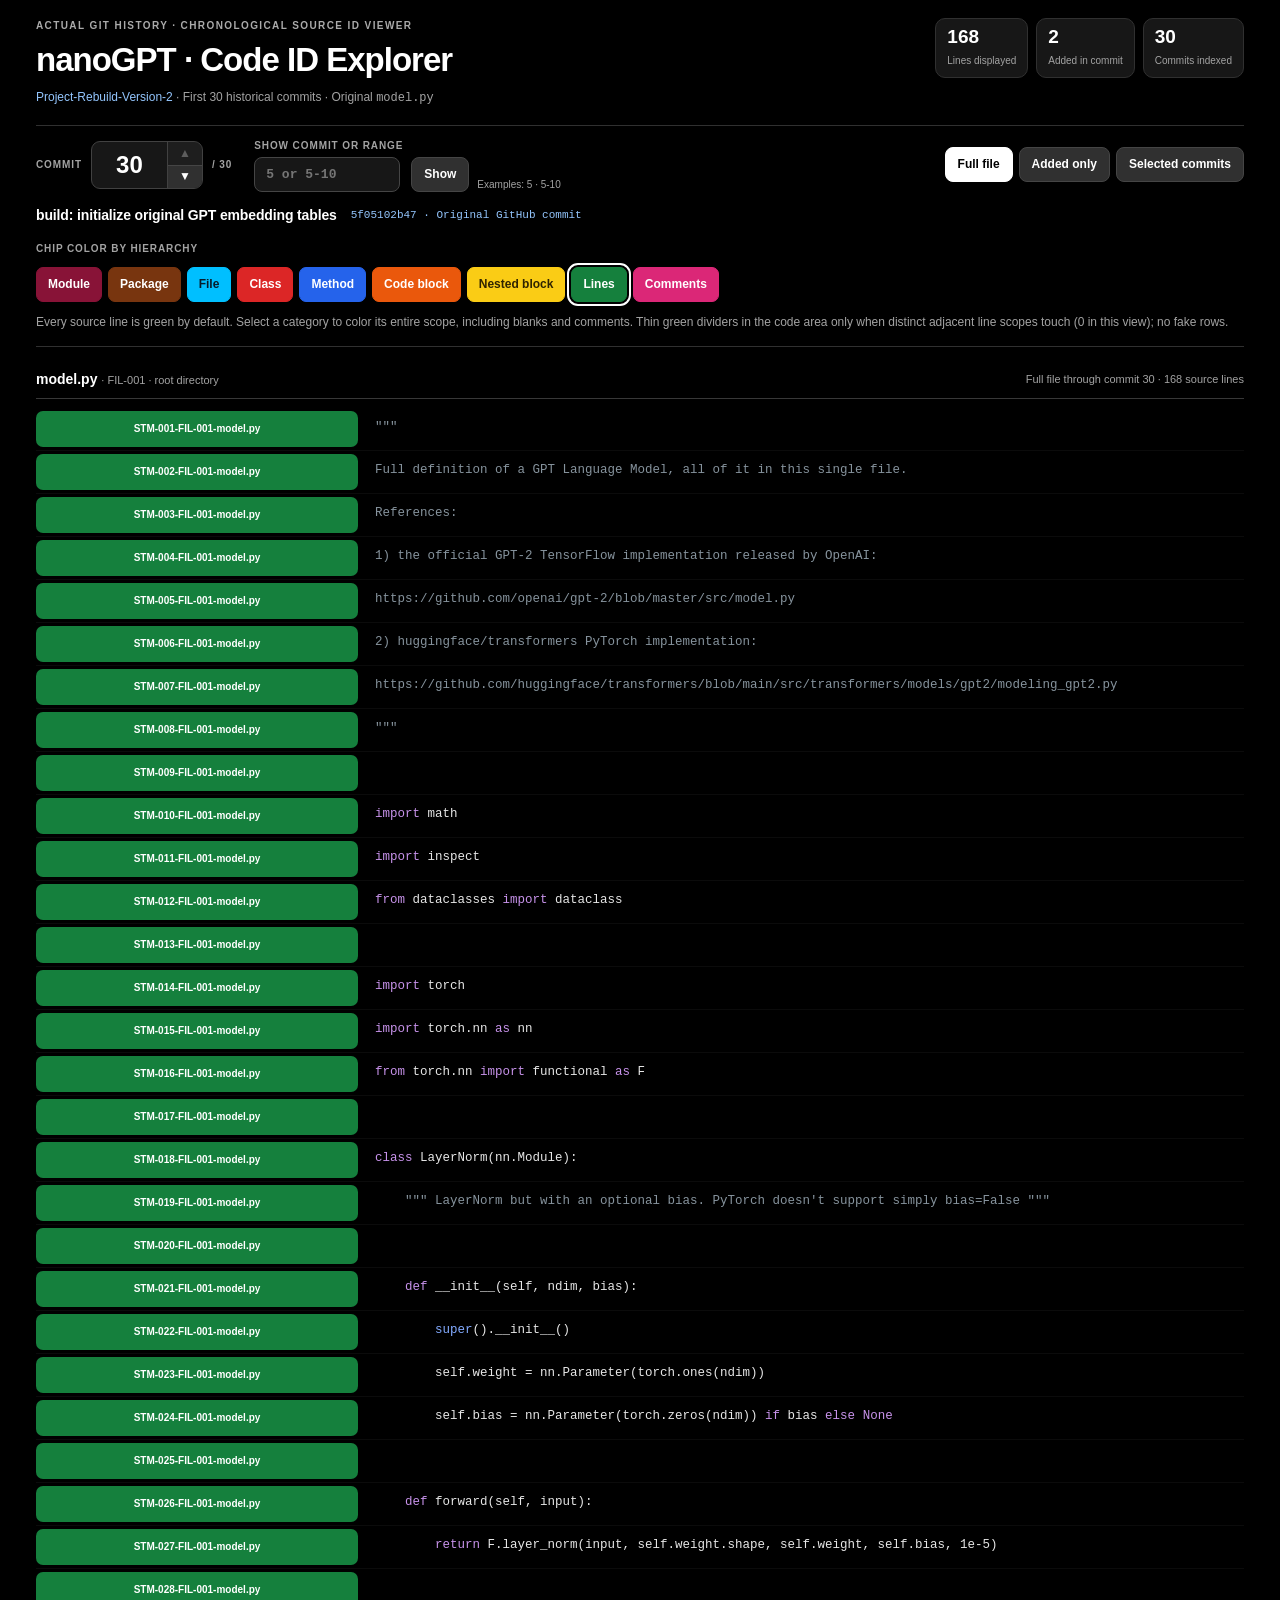
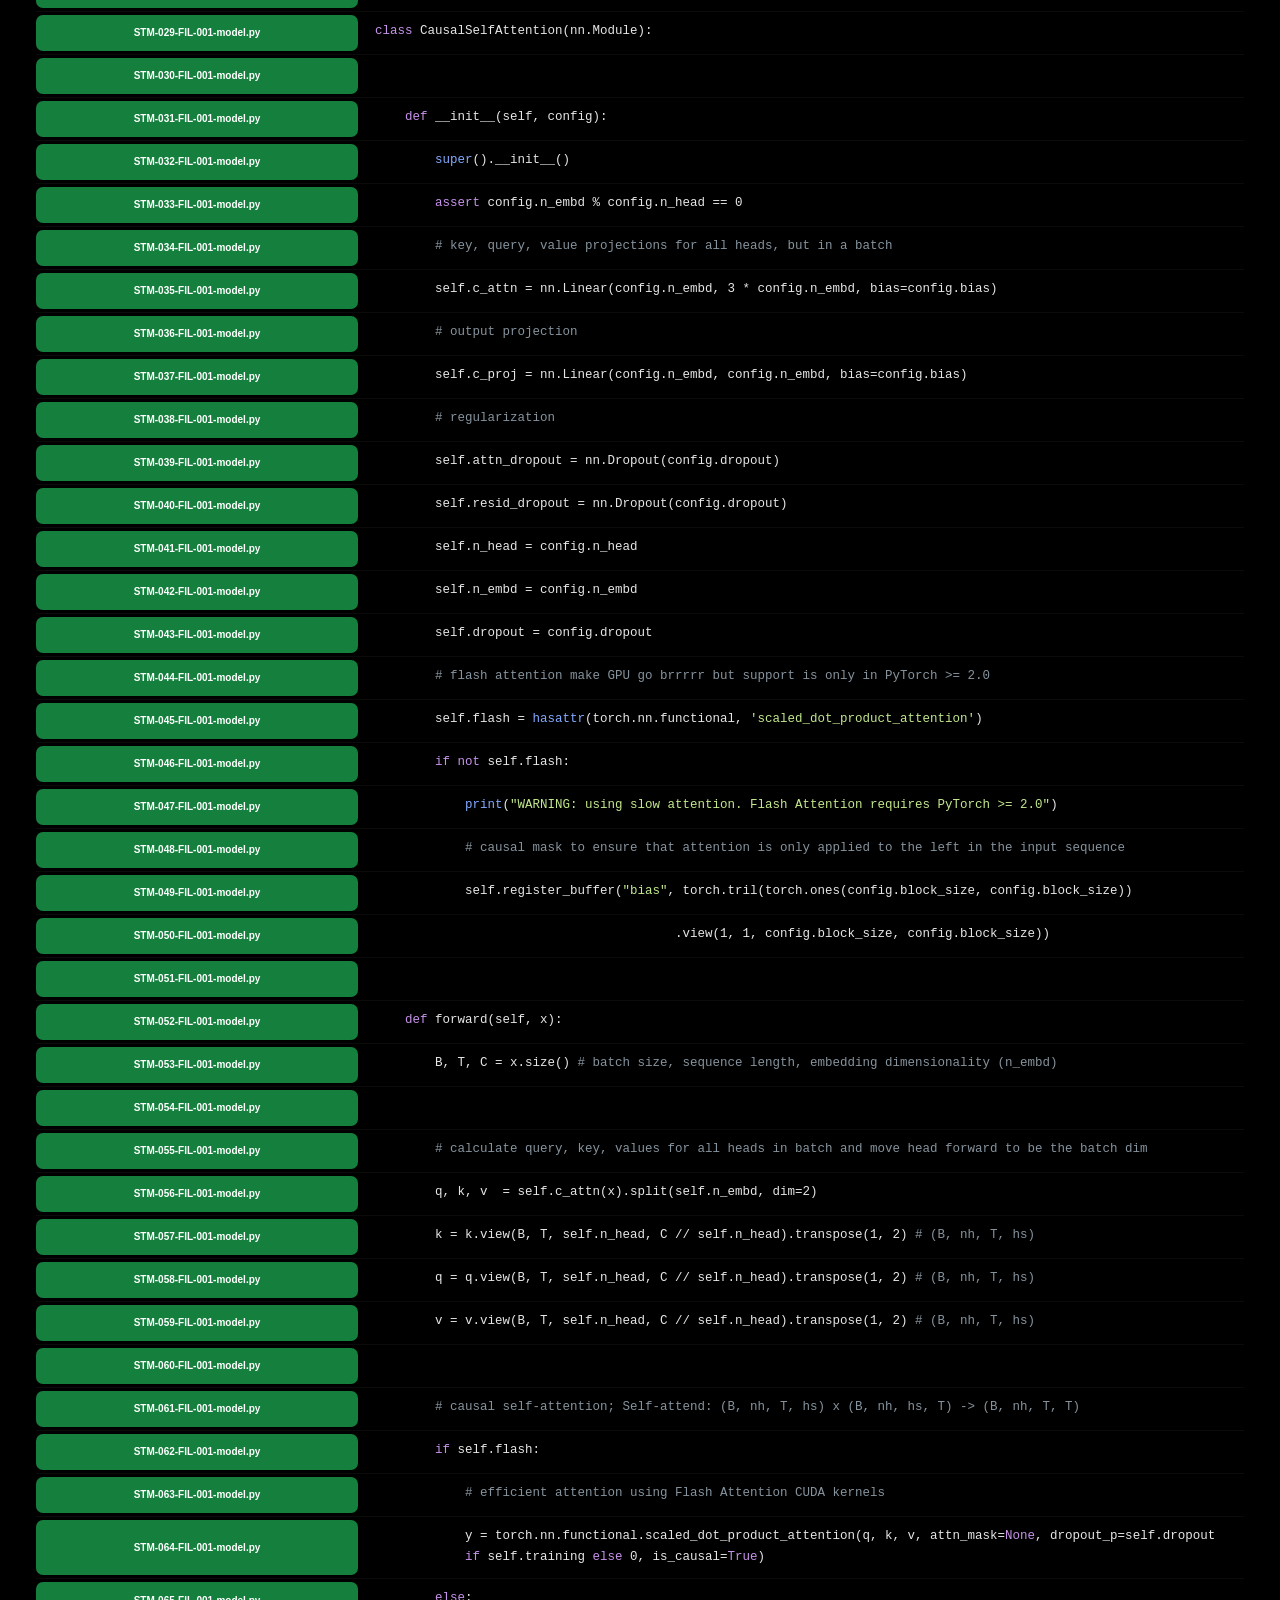
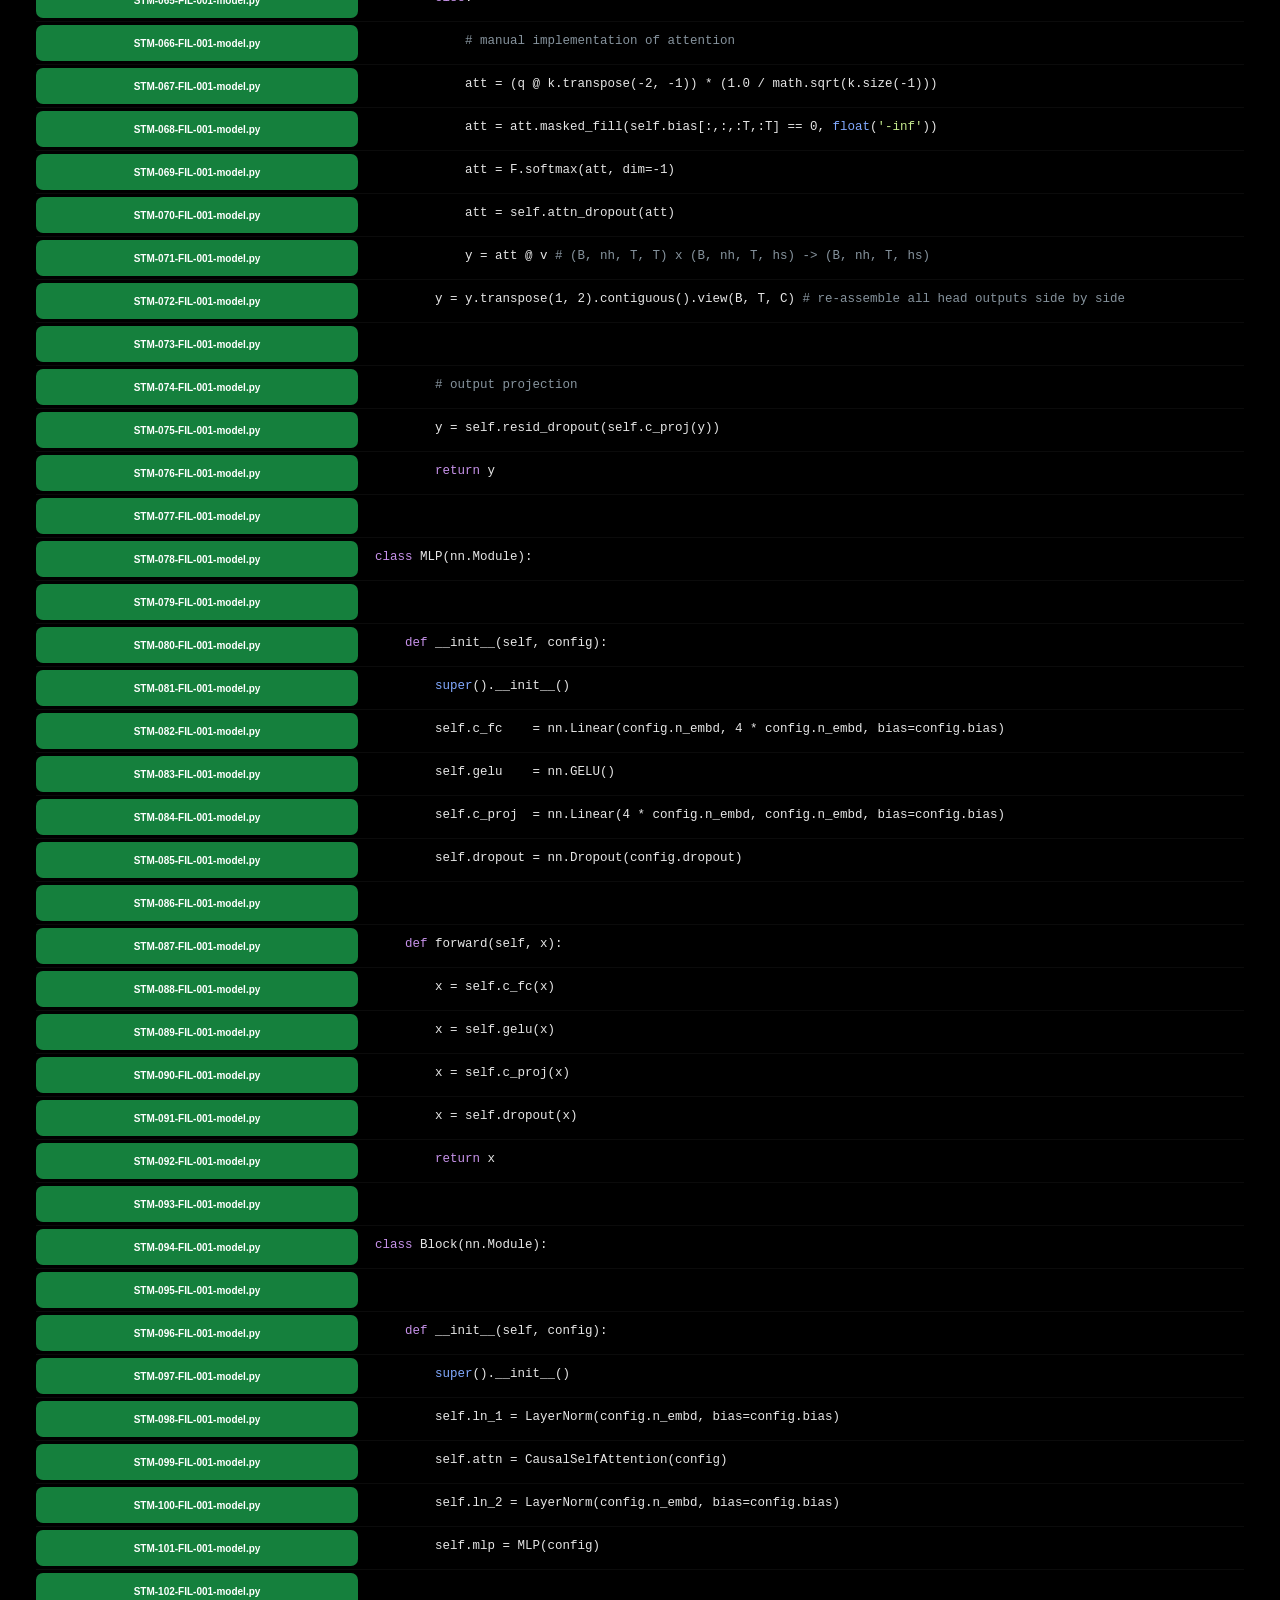
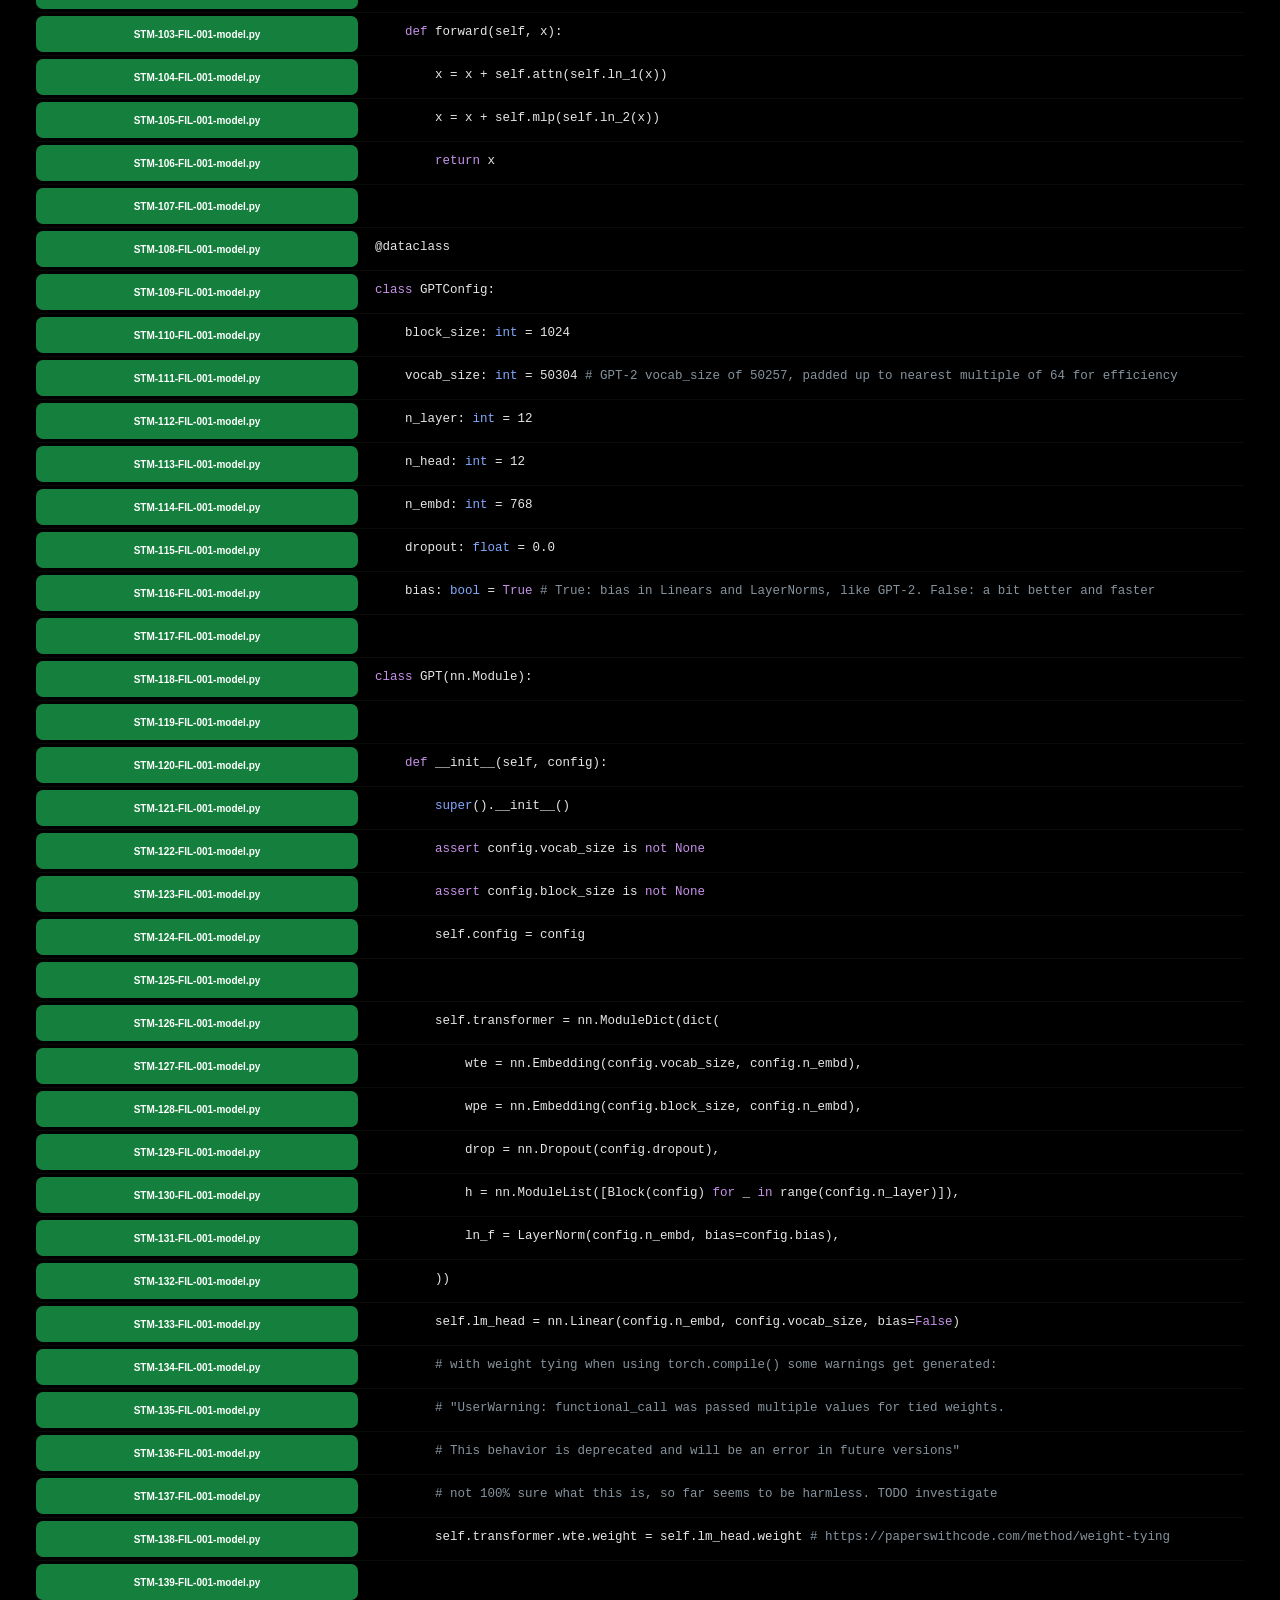
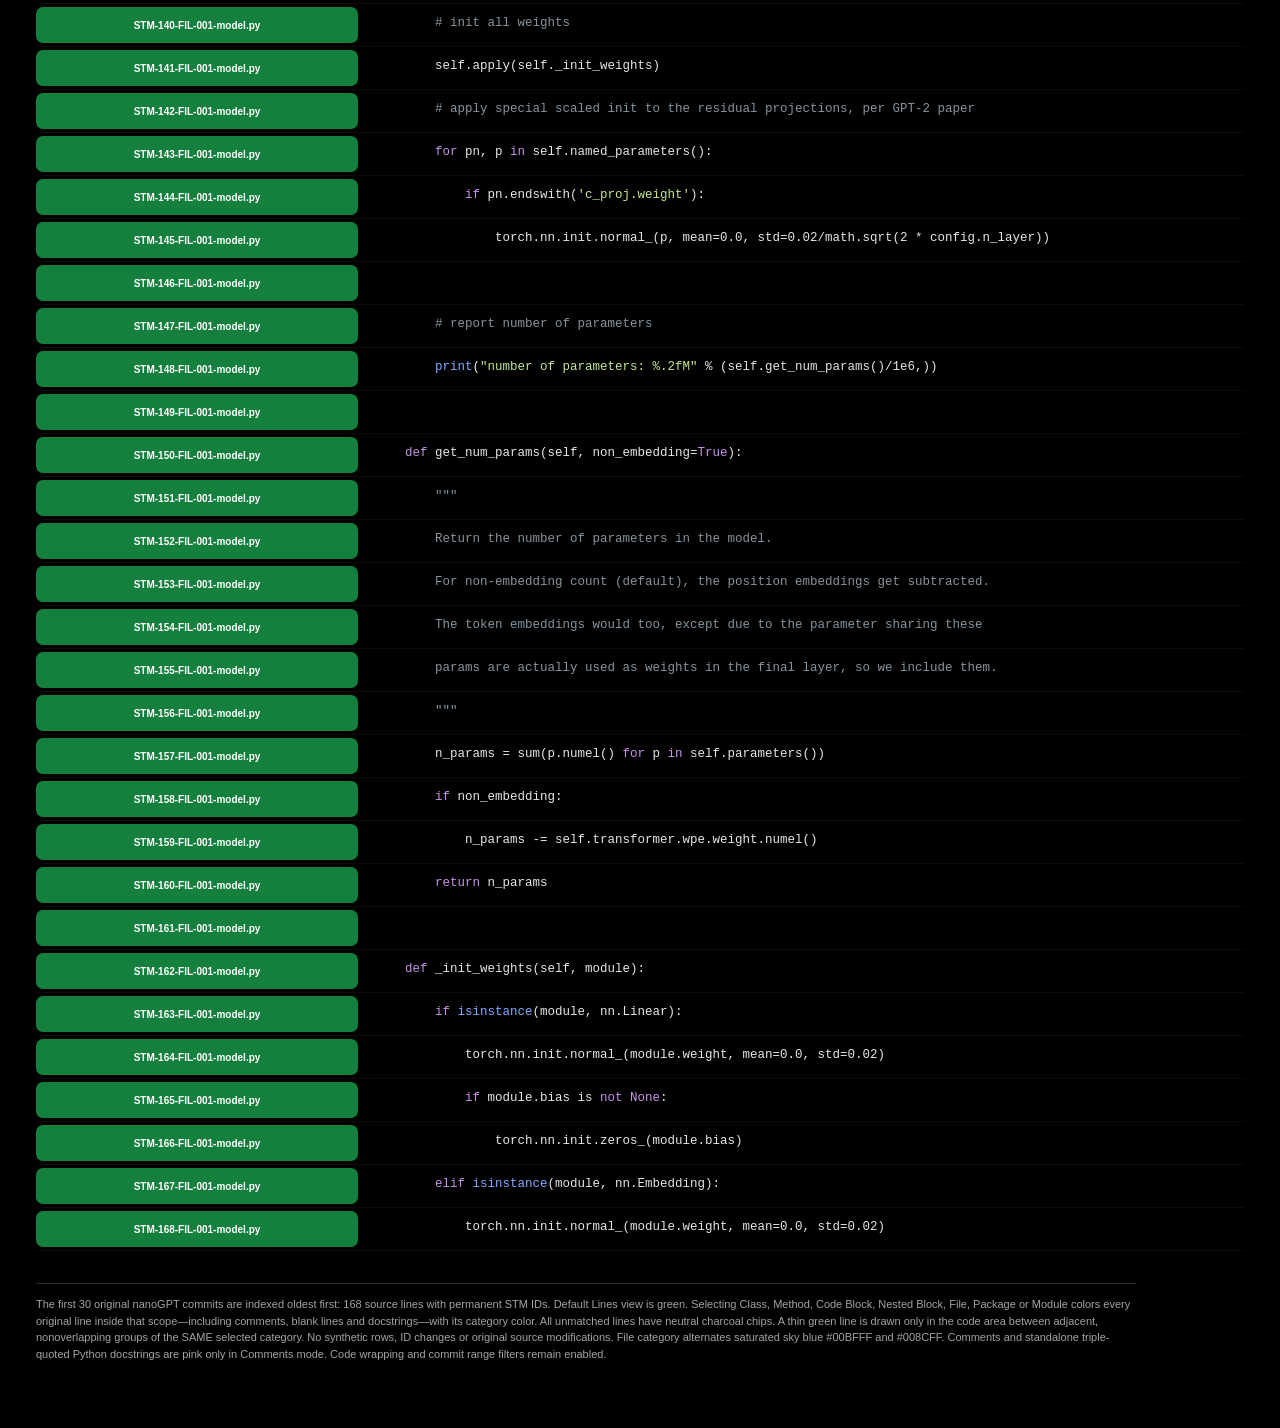
==== commit cfbd0e60: "viewer: scope-only chip colors, vivid sky-blue files and adjacent-category code dividers" ====
--- a/commit-id-demo/index.html
+++ b/commit-id-demo/index.html
@@ -4,7 +4,7 @@
 <style>
 :root{color-scheme:dark;--bg:#000000;--panel:#171717;--button:#303030;--border:#383838;--muted:#A3A3A3;--text:#FFFFFF;
 --class:#DC2626;--method:#2563EB;--block:#EA580C;--nested:#FACC15;--line:#15803D;--comment:#DB2777;
---file1:#EAD7B7;--file2:#06B6D4;--package1:#78350F;--package2:#94A3B8;--module1:#881337;--module2:#52525B}
+--file1:#00BFFF;--file2:#008CFF;--package1:#78350F;--package2:#94A3B8;--module1:#881337;--module2:#52525B}
 *{box-sizing:border-box}html{scroll-behavior:auto}body{margin:0;background:var(--bg);color:var(--text);font:14px/1.5 Roboto,Arial,system-ui,sans-serif}
 .page{max-width:1480px;margin:0 auto;padding:18px clamp(12px,3vw,36px) 56px}
 h1{font-size:clamp(23px,3.6vw,33px);letter-spacing:-.03em;margin:2px 0 3px}
@@ -43,8 +43,8 @@
 .code-frame{width:100%;max-width:100%;overflow:visible}
 .code-grid{width:100%;min-width:0;padding:9px 0 12px}
 .code-row{display:grid;grid-template-columns:minmax(0,min(330px,43%)) minmax(0,1fr);align-items:stretch;min-width:0;min-height:43px;border-bottom:1px solid rgba(255,255,255,.042)}
-.code-row:hover{background:#101010}.display-gap .chip{min-height:24px;opacity:.75}.display-gap .label{font-size:9px}.display-gap{min-height:29px}
-.code-row.changed .source-code{box-shadow:inset 3px 0 #22c55e}
+.code-row:hover{background:#101010}.source-code.category-divider{position:relative}.source-code.category-divider::before{content:'';position:absolute;top:0;left:9px;right:9px;border-top:2px solid #15803D;pointer-events:none;z-index:1}
+.code-row.changed .source-code{box-shadow:none}
 .chip-cell{position:relative;display:flex;align-self:stretch;min-width:0;background:#000;padding:3px 8px 3px 0}
 .code-row:hover .chip-cell{background:#101010}
 .chip{background:var(--chip-bg,#15803D);color:var(--chip-fg,#fff);border-radius:7px;min-height:35px;height:100%;display:flex;flex-direction:column;align-items:center;justify-content:center;text-align:center;gap:2px;padding:7px 6px;width:100%;max-width:none}
@@ -81,7 +81,7 @@
 <div id="levels" class="levels">
 <button class="level" data-kind="module" style="--c:#881337" aria-pressed="false">Module</button>
 <button class="level" data-kind="package" style="--c:#78350F" aria-pressed="false">Package</button>
-<button class="level" data-kind="file" style="--c:#EAD7B7;--fg:#171717" aria-pressed="false">File</button>
+<button class="level" data-kind="file" style="--c:#00BFFF;--fg:#071C2B" aria-pressed="false">File</button>
 <button class="level" data-kind="class" style="--c:#DC2626" aria-pressed="false">Class</button>
 <button class="level" data-kind="method" style="--c:#2563EB" aria-pressed="false">Method</button>
 <button class="level" data-kind="block" style="--c:#EA580C" aria-pressed="false">Code block</button>
@@ -95,7 +95,7 @@
 <span class="muted" id="source-status"></span></div>
 <div class="code-frame" id="code-frame"><div class="code-grid" id="code-grid"></div></div>
 </section>
-<p class="footer">Permanent STM identifiers were assigned using the original first 30 commits, oldest first. All 30 commits append source lines without removing or replacing existing lines. Blank lines, comments and declarations receive IDs too. Historical snapshots intentionally contain unfinished code. File colors alternate Cream/Cyan, directory (package-view) Brown/Silver, and module Burgundy/Graphite when consecutive groups change; only model.py appears in these first 30 commits. The root directory is not asserted to be a Python package. No original Python source files are altered. Original source lines, including blank lines, retain unchanged STM IDs; the viewer may add green visual gap rows between classes, methods, files, modules or directories that lack source whitespace. Code wraps within the available screen width with hanging indentation; green ID chips stretch vertically to match wrapped code. A visual gap is clearly marked and never receives a source ID. Standalone # comments and standalone Python docstrings are green by default and pink only in Comments view. All original blank source lines stay green in every hierarchy view.</p>
+<p class="footer">The first 30 original nanoGPT commits are indexed oldest first: 168 source lines with permanent STM IDs. Default Lines view is green. Selecting Class, Method, Code Block, Nested Block, File, Package or Module colors every original line inside that scope—including comments, blank lines and docstrings—with its category color. All unmatched lines have neutral charcoal chips. A thin green line is drawn only in the code area between adjacent, nonoverlapping groups of the SAME selected category. No synthetic rows, ID changes or original source modifications. File category alternates saturated sky blue #00BFFF and #008CFF. Comments and standalone triple-quoted Python docstrings are pink only in Comments mode. Code wrapping and commit range filters remain enabled.</p>
 </main><script id="historical-source" type="application/json">{"repo":"sabareeshrao/Project-Rebuild-Version-2","file":"model.py","fileId":"FIL-001","commits":[{"n":1,"sha":"cac2c626c007c5a5bb298f001a9efa7091a313ca","title":"start original nanoGPT model module header","message":"build: start original nanoGPT model module header","added":8,"total":8,"url":"https://github.com/sabareeshrao/Project-Rebuild-Version-2/commit/cac2c626c007c5a5bb298f001a9efa7091a313ca"},{"n":2,"sha":"1b0b2d229884d905b7c736112345c520f2250a34","title":"introduce original GPT model imports","message":"build: introduce original GPT model imports","added":8,"total":16,"url":"https://github.com/sabareeshrao/Project-Rebuild-Version-2/commit/1b0b2d229884d905b7c736112345c520f2250a34"},{"n":3,"sha":"7515b19bf95404294b3ca6a6ab0b22d829fff7df","title":"declare original optional-bias LayerNorm","message":"build: declare original optional-bias LayerNorm","added":4,"total":20,"url":"https://github.com/sabareeshrao/Project-Rebuild-Version-2/commit/7515b19bf95404294b3ca6a6ab0b22d829fff7df"},{"n":4,"sha":"ac18d044565fa9cd11f10ff88b5e9395a979bf9e","title":"initialize learnable LayerNorm scale and bias","message":"build: initialize learnable LayerNorm scale and bias","added":4,"total":24,"url":"https://github.com/sabareeshrao/Project-Rebuild-Version-2/commit/ac18d044565fa9cd11f10ff88b5e9395a979bf9e"},{"n":5,"sha":"feb101a3c891690892790bc0c362cb1666c2a385","title":"complete original LayerNorm forward calculation","message":"build: complete original LayerNorm forward calculation","added":3,"total":27,"url":"https://github.com/sabareeshrao/Project-Rebuild-Version-2/commit/feb101a3c891690892790bc0c362cb1666c2a385"},{"n":6,"sha":"9db19cfc88373aba66663b88f453121a8d58c4b1","title":"declare original causal self-attention projections","message":"build: declare original causal self-attention projections","added":6,"total":33,"url":"https://github.com/sabareeshrao/Project-Rebuild-Version-2/commit/9db19cfc88373aba66663b88f453121a8d58c4b1"},{"n":7,"sha":"cb6a068138863bda2adf018d727588fd11e19cc6","title":"configure packed QKV and output projection","message":"build: configure packed QKV and output projection","added":4,"total":37,"url":"https://github.com/sabareeshrao/Project-Rebuild-Version-2/commit/cb6a068138863bda2adf018d727588fd11e19cc6"},{"n":8,"sha":"596e8c5dfc066e3a9b90245c9db3e2f1c7b73731","title":"configure attention dropout and head metadata","message":"build: configure attention dropout and head metadata","added":6,"total":43,"url":"https://github.com/sabareeshrao/Project-Rebuild-Version-2/commit/596e8c5dfc066e3a9b90245c9db3e2f1c7b73731"},{"n":9,"sha":"1143003f280676a06cf33ea738d9f5070024244d","title":"detect PyTorch scaled dot-product attention","message":"build: detect PyTorch scaled dot-product attention","added":2,"total":45,"url":"https://github.com/sabareeshrao/Project-Rebuild-Version-2/commit/1143003f280676a06cf33ea738d9f5070024244d"},{"n":10,"sha":"03f761745efe3006334eab8f1bd8af02062891a3","title":"register original manual causal mask fallback","message":"build: register original manual causal mask fallback","added":5,"total":50,"url":"https://github.com/sabareeshrao/Project-Rebuild-Version-2/commit/03f761745efe3006334eab8f1bd8af02062891a3"},{"n":11,"sha":"804c657b5c8f1bb5df5909b0fd67437a30dd5236","title":"start original causal attention forward pass","message":"build: start original causal attention forward pass","added":4,"total":54,"url":"https://github.com/sabareeshrao/Project-Rebuild-Version-2/commit/804c657b5c8f1bb5df5909b0fd67437a30dd5236"},{"n":12,"sha":"42288e37d76d41404f0173056b664493f64f39e8","title":"split QKV into individual attention heads","message":"build: split QKV into individual attention heads","added":6,"total":60,"url":"https://github.com/sabareeshrao/Project-Rebuild-Version-2/commit/42288e37d76d41404f0173056b664493f64f39e8"},{"n":13,"sha":"e7e9d63f05aba8ec8fb2fc63de0634bcbf7fc7f3","title":"apply causal scaled dot-product attention","message":"build: apply causal scaled dot-product attention","added":4,"total":64,"url":"https://github.com/sabareeshrao/Project-Rebuild-Version-2/commit/e7e9d63f05aba8ec8fb2fc63de0634bcbf7fc7f3"},{"n":14,"sha":"915dae9f834f6787c6c9de34b8261ad0f872c452","title":"implement original manual attention fallback","message":"build: implement original manual attention fallback","added":7,"total":71,"url":"https://github.com/sabareeshrao/Project-Rebuild-Version-2/commit/915dae9f834f6787c6c9de34b8261ad0f872c452"},{"n":15,"sha":"af0f71fda3840a543379f9e075d032a77d5380f1","title":"combine attention heads and output projection","message":"build: combine attention heads and output projection","added":5,"total":76,"url":"https://github.com/sabareeshrao/Project-Rebuild-Version-2/commit/af0f71fda3840a543379f9e075d032a77d5380f1"},{"n":16,"sha":"af508e60e993883b8991763ab189fa9743b2ef68","title":"introduce original GPT feed-forward expansion","message":"build: introduce original GPT feed-forward expansion","added":6,"total":82,"url":"https://github.com/sabareeshrao/Project-Rebuild-Version-2/commit/af508e60e993883b8991763ab189fa9743b2ef68"},{"n":17,"sha":"279441476aafb713c0bc1714dd3342c347ff8cc6","title":"configure GELU projection and residual dropout","message":"build: configure GELU projection and residual dropout","added":3,"total":85,"url":"https://github.com/sabareeshrao/Project-Rebuild-Version-2/commit/279441476aafb713c0bc1714dd3342c347ff8cc6"},{"n":18,"sha":"0b0ca1bb0b2d493e7eaa7ac55ff94bd27feecc52","title":"complete original GPT MLP forward pass","message":"build: complete original GPT MLP forward pass","added":7,"total":92,"url":"https://github.com/sabareeshrao/Project-Rebuild-Version-2/commit/0b0ca1bb0b2d493e7eaa7ac55ff94bd27feecc52"},{"n":19,"sha":"df5a6ba78e145417f78dd84031ca4916976fdebc","title":"assemble pre-normalized transformer attention block","message":"build: assemble pre-normalized transformer attention block","added":7,"total":99,"url":"https://github.com/sabareeshrao/Project-Rebuild-Version-2/commit/df5a6ba78e145417f78dd84031ca4916976fdebc"},{"n":20,"sha":"bccb7b302de8c395cb99ebfc6b0d8730aead2b23","title":"complete original residual transformer block","message":"build: complete original residual transformer block","added":7,"total":106,"url":"https://github.com/sabareeshrao/Project-Rebuild-Version-2/commit/bccb7b302de8c395cb99ebfc6b0d8730aead2b23"},{"n":21,"sha":"c930821239e049ffd06ce30a4d883bc7d266c0e0","title":"declare original GPT hyperparameter dataclass","message":"build: declare original GPT hyperparameter dataclass","added":10,"total":116,"url":"https://github.com/sabareeshrao/Project-Rebuild-Version-2/commit/c930821239e049ffd06ce30a4d883bc7d266c0e0"},{"n":22,"sha":"4f30c0e266202b2bf2d5f8e6203276e1f37a324a","title":"introduce original GPT model container","message":"build: introduce original GPT model container","added":8,"total":124,"url":"https://github.com/sabareeshrao/Project-Rebuild-Version-2/commit/4f30c0e266202b2bf2d5f8e6203276e1f37a324a"},{"n":23,"sha":"14ff811954741b57322f47f423ddbd7a9bffaf8f","title":"assemble embeddings transformer blocks and normalization","message":"build: assemble embeddings transformer blocks and normalization","added":8,"total":132,"url":"https://github.com/sabareeshrao/Project-Rebuild-Version-2/commit/14ff811954741b57322f47f423ddbd7a9bffaf8f"},{"n":24,"sha":"b7269301fa3c7231241862244ed2335b8eed8e2d","title":"tie original token embedding and output projection weights","message":"build: tie original token embedding and output projection weights","added":6,"total":138,"url":"https://github.com/sabareeshrao/Project-Rebuild-Version-2/commit/b7269301fa3c7231241862244ed2335b8eed8e2d"},{"n":25,"sha":"5010ef5f3e376575ed6fc2ee6f7f158af7a8aad5","title":"initialize original GPT residual projection weights","message":"build: initialize original GPT residual projection weights","added":7,"total":145,"url":"https://github.com/sabareeshrao/Project-Rebuild-Version-2/commit/5010ef5f3e376575ed6fc2ee6f7f158af7a8aad5"},{"n":26,"sha":"dfdcb6c970d8985c9edb82ff2971aebbae8172c9","title":"report original model parameter count","message":"build: report original model parameter count","added":3,"total":148,"url":"https://github.com/sabareeshrao/Project-Rebuild-Version-2/commit/dfdcb6c970d8985c9edb82ff2971aebbae8172c9"},{"n":27,"sha":"ee3a8af0098613bd6cbd8c65954211a5d2ef4b5b","title":"document original GPT parameter count calculation","message":"build: document original GPT parameter count calculation","added":8,"total":156,"url":"https://github.com/sabareeshrao/Project-Rebuild-Version-2/commit/ee3a8af0098613bd6cbd8c65954211a5d2ef4b5b"},{"n":28,"sha":"c10bbb83f5a3111e763a888dff17484207485247","title":"count GPT parameters excluding positional embeddings","message":"build: count GPT parameters excluding positional embeddings","added":4,"total":160,"url":"https://github.com/sabareeshrao/Project-Rebuild-Version-2/commit/c10bbb83f5a3111e763a888dff17484207485247"},{"n":29,"sha":"79d614d152cc9d4a076adf41214667438670887a","title":"initialize linear layer weights and optional biases","message":"build: initialize linear layer weights and optional biases","added":6,"total":166,"url":"https://github.com/sabareeshrao/Project-Rebuild-Version-2/commit/79d614d152cc9d4a076adf41214667438670887a"},{"n":30,"sha":"5f05102b47878b6f367b648613a5aef68f14122f","title":"initialize original GPT embedding tables","message":"build: initialize original GPT embedding tables","added":2,"total":168,"url":"https://github.com/sabareeshrao/Project-Rebuild-Version-2/commit/5f05102b47878b6f367b648613a5aef68f14122f"}],"lines":[{"n":1,"text":"\"\"\"","firstCommit":1,"id":"STM-001-FIL-001-model.py","file":"model.py","fileId":"FIL-001","module":"model","moduleId":"MOD-001","directory":"(repository root)","directoryId":"DIR-001"},{"n":2,"text":"Full definition of a GPT Language Model, all of it in this single file.","firstCommit":1,"id":"STM-002-FIL-001-model.py","file":"model.py","fileId":"FIL-001","module":"model","moduleId":"MOD-001","directory":"(repository root)","directoryId":"DIR-001"},{"n":3,"text":"References:","firstCommit":1,"id":"STM-003-FIL-001-model.py","file":"model.py","fileId":"FIL-001","module":"model","moduleId":"MOD-001","directory":"(repository root)","directoryId":"DIR-001"},{"n":4,"text":"1) the official GPT-2 TensorFlow implementation released by OpenAI:","firstCommit":1,"id":"STM-004-FIL-001-model.py","file":"model.py","fileId":"FIL-001","module":"model","moduleId":"MOD-001","directory":"(repository root)","directoryId":"DIR-001"},{"n":5,"text":"https://github.com/openai/gpt-2/blob/master/src/model.py","firstCommit":1,"id":"STM-005-FIL-001-model.py","file":"model.py","fileId":"FIL-001","module":"model","moduleId":"MOD-001","directory":"(repository root)","directoryId":"DIR-001"},{"n":6,"text":"2) huggingface/transformers PyTorch implementation:","firstCommit":1,"id":"STM-006-FIL-001-model.py","file":"model.py","fileId":"FIL-001","module":"model","moduleId":"MOD-001","directory":"(repository root)","directoryId":"DIR-001"},{"n":7,"text":"https://github.com/huggingface/transformers/blob/main/src/transformers/models/gpt2/modeling_gpt2.py","firstCommit":1,"id":"STM-007-FIL-001-model.py","file":"model.py","fileId":"FIL-001","module":"model","moduleId":"MOD-001","directory":"(repository root)","directoryId":"DIR-001"},{"n":8,"text":"\"\"\"","firstCommit":1,"id":"STM-008-FIL-001-model.py","file":"model.py","fileId":"FIL-001","module":"model","moduleId":"MOD-001","directory":"(repository root)","directoryId":"DIR-001"},{"n":9,"text":"","firstCommit":2,"id":"STM-009-FIL-001-model.py","file":"model.py","fileId":"FIL-001","module":"model","moduleId":"MOD-001","directory":"(repository root)","directoryId":"DIR-001"},{"n":10,"text":"import math","firstCommit":2,"id":"STM-010-FIL-001-model.py","file":"model.py","fileId":"FIL-001","module":"model","moduleId":"MOD-001","directory":"(repository root)","directoryId":"DIR-001"},{"n":11,"text":"import inspect","firstCommit":2,"id":"STM-011-FIL-001-model.py","file":"model.py","fileId":"FIL-001","module":"model","moduleId":"MOD-001","directory":"(repository root)","directoryId":"DIR-001"},{"n":12,"text":"from dataclasses import dataclass","firstCommit":2,"id":"STM-012-FIL-001-model.py","file":"model.py","fileId":"FIL-001","module":"model","moduleId":"MOD-001","directory":"(repository root)","directoryId":"DIR-001"},{"n":13,"text":"","firstCommit":2,"id":"STM-013-FIL-001-model.py","file":"model.py","fileId":"FIL-001","module":"model","moduleId":"MOD-001","directory":"(repository root)","directoryId":"DIR-001"},{"n":14,"text":"import torch","firstCommit":2,"id":"STM-014-FIL-001-model.py","file":"model.py","fileId":"FIL-001","module":"model","moduleId":"MOD-001","directory":"(repository root)","directoryId":"DIR-001"},{"n":15,"text":"import torch.nn as nn","firstCommit":2,"id":"STM-015-FIL-001-model.py","file":"model.py","fileId":"FIL-001","module":"model","moduleId":"MOD-001","directory":"(repository root)","directoryId":"DIR-001"},{"n":16,"text":"from torch.nn import functional as F","firstCommit":2,"id":"STM-016-FIL-001-model.py","file":"model.py","fileId":"FIL-001","module":"model","moduleId":"MOD-001","directory":"(repository root)","directoryId":"DIR-001"},{"n":17,"text":"","firstCommit":3,"id":"STM-017-FIL-001-model.py","file":"model.py","fileId":"FIL-001","module":"model","moduleId":"MOD-001","directory":"(repository root)","directoryId":"DIR-001"},{"n":18,"text":"class LayerNorm(nn.Module):","firstCommit":3,"id":"STM-018-FIL-001-model.py","file":"model.py","fileId":"FIL-001","module":"model","moduleId":"MOD-001","directory":"(repository root)","directoryId":"DIR-001"},{"n":19,"text":"    \"\"\" LayerNorm but with an optional bias. PyTorch doesn't support simply bias=False \"\"\"","firstCommit":3,"id":"STM-019-FIL-001-model.py","file":"model.py","fileId":"FIL-001","module":"model","moduleId":"MOD-001","directory":"(repository root)","directoryId":"DIR-001"},{"n":20,"text":"","firstCommit":3,"id":"STM-020-FIL-001-model.py","file":"model.py","fileId":"FIL-001","module":"model","moduleId":"MOD-001","directory":"(repository root)","directoryId":"DIR-001"},{"n":21,"text":"    def __init__(self, ndim, bias):","firstCommit":4,"id":"STM-021-FIL-001-model.py","file":"model.py","fileId":"FIL-001","module":"model","moduleId":"MOD-001","directory":"(repository root)","directoryId":"DIR-001"},{"n":22,"text":"        super().__init__()","firstCommit":4,"id":"STM-022-FIL-001-model.py","file":"model.py","fileId":"FIL-001","module":"model","moduleId":"MOD-001","directory":"(repository root)","directoryId":"DIR-001"},{"n":23,"text":"        self.weight = nn.Parameter(torch.ones(ndim))","firstCommit":4,"id":"STM-023-FIL-001-model.py","file":"model.py","fileId":"FIL-001","module":"model","moduleId":"MOD-001","directory":"(repository root)","directoryId":"DIR-001"},{"n":24,"text":"        self.bias = nn.Parameter(torch.zeros(ndim)) if bias else None","firstCommit":4,"id":"STM-024-FIL-001-model.py","file":"model.py","fileId":"FIL-001","module":"model","moduleId":"MOD-001","directory":"(repository root)","directoryId":"DIR-001"},{"n":25,"text":"","firstCommit":5,"id":"STM-025-FIL-001-model.py","file":"model.py","fileId":"FIL-001","module":"model","moduleId":"MOD-001","directory":"(repository root)","directoryId":"DIR-001"},{"n":26,"text":"    def forward(self, input):","firstCommit":5,"id":"STM-026-FIL-001-model.py","file":"model.py","fileId":"FIL-001","module":"model","moduleId":"MOD-001","directory":"(repository root)","directoryId":"DIR-001"},{"n":27,"text":"        return F.layer_norm(input, self.weight.shape, self.weight, self.bias, 1e-5)","firstCommit":5,"id":"STM-027-FIL-001-model.py","file":"model.py","fileId":"FIL-001","module":"model","moduleId":"MOD-001","directory":"(repository root)","directoryId":"DIR-001"},{"n":28,"text":"","firstCommit":6,"id":"STM-028-FIL-001-model.py","file":"model.py","fileId":"FIL-001","module":"model","moduleId":"MOD-001","directory":"(repository root)","directoryId":"DIR-001"},{"n":29,"text":"class CausalSelfAttention(nn.Module):","firstCommit":6,"id":"STM-029-FIL-001-model.py","file":"model.py","fileId":"FIL-001","module":"model","moduleId":"MOD-001","directory":"(repository root)","directoryId":"DIR-001"},{"n":30,"text":"","firstCommit":6,"id":"STM-030-FIL-001-model.py","file":"model.py","fileId":"FIL-001","module":"model","moduleId":"MOD-001","directory":"(repository root)","directoryId":"DIR-001"},{"n":31,"text":"    def __init__(self, config):","firstCommit":6,"id":"STM-031-FIL-001-model.py","file":"model.py","fileId":"FIL-001","module":"model","moduleId":"MOD-001","directory":"(repository root)","directoryId":"DIR-001"},{"n":32,"text":"        super().__init__()","firstCommit":6,"id":"STM-032-FIL-001-model.py","file":"model.py","fileId":"FIL-001","module":"model","moduleId":"MOD-001","directory":"(repository root)","directoryId":"DIR-001"},{"n":33,"text":"        assert config.n_embd % config.n_head == 0","firstCommit":6,"id":"STM-033-FIL-001-model.py","file":"model.py","fileId":"FIL-001","module":"model","moduleId":"MOD-001","directory":"(repository root)","directoryId":"DIR-001"},{"n":34,"text":"        # key, query, value projections for all heads, but in a batch","firstCommit":7,"id":"STM-034-FIL-001-model.py","file":"model.py","fileId":"FIL-001","module":"model","moduleId":"MOD-001","directory":"(repository root)","directoryId":"DIR-001"},{"n":35,"text":"        self.c_attn = nn.Linear(config.n_embd, 3 * config.n_embd, bias=config.bias)","firstCommit":7,"id":"STM-035-FIL-001-model.py","file":"model.py","fileId":"FIL-001","module":"model","moduleId":"MOD-001","directory":"(repository root)","directoryId":"DIR-001"},{"n":36,"text":"        # output projection","firstCommit":7,"id":"STM-036-FIL-001-model.py","file":"model.py","fileId":"FIL-001","module":"model","moduleId":"MOD-001","directory":"(repository root)","directoryId":"DIR-001"},{"n":37,"text":"        self.c_proj = nn.Linear(config.n_embd, config.n_embd, bias=config.bias)","firstCommit":7,"id":"STM-037-FIL-001-model.py","file":"model.py","fileId":"FIL-001","module":"model","moduleId":"MOD-001","directory":"(repository root)","directoryId":"DIR-001"},{"n":38,"text":"        # regularization","firstCommit":8,"id":"STM-038-FIL-001-model.py","file":"model.py","fileId":"FIL-001","module":"model","moduleId":"MOD-001","directory":"(repository root)","directoryId":"DIR-001"},{"n":39,"text":"        self.attn_dropout = nn.Dropout(config.dropout)","firstCommit":8,"id":"STM-039-FIL-001-model.py","file":"model.py","fileId":"FIL-001","module":"model","moduleId":"MOD-001","directory":"(repository root)","directoryId":"DIR-001"},{"n":40,"text":"        self.resid_dropout = nn.Dropout(config.dropout)","firstCommit":8,"id":"STM-040-FIL-001-model.py","file":"model.py","fileId":"FIL-001","module":"model","moduleId":"MOD-001","directory":"(repository root)","directoryId":"DIR-001"},{"n":41,"text":"        self.n_head = config.n_head","firstCommit":8,"id":"STM-041-FIL-001-model.py","file":"model.py","fileId":"FIL-001","module":"model","moduleId":"MOD-001","directory":"(repository root)","directoryId":"DIR-001"},{"n":42,"text":"        self.n_embd = config.n_embd","firstCommit":8,"id":"STM-042-FIL-001-model.py","file":"model.py","fileId":"FIL-001","module":"model","moduleId":"MOD-001","directory":"(repository root)","directoryId":"DIR-001"},{"n":43,"text":"        self.dropout = config.dropout","firstCommit":8,"id":"STM-043-FIL-001-model.py","file":"model.py","fileId":"FIL-001","module":"model","moduleId":"MOD-001","directory":"(repository root)","directoryId":"DIR-001"},{"n":44,"text":"        # flash attention make GPU go brrrrr but support is only in PyTorch >= 2.0","firstCommit":9,"id":"STM-044-FIL-001-model.py","file":"model.py","fileId":"FIL-001","module":"model","moduleId":"MOD-001","directory":"(repository root)","directoryId":"DIR-001"},{"n":45,"text":"        self.flash = hasattr(torch.nn.functional, 'scaled_dot_product_attention')","firstCommit":9,"id":"STM-045-FIL-001-model.py","file":"model.py","fileId":"FIL-001","module":"model","moduleId":"MOD-001","directory":"(repository root)","directoryId":"DIR-001"},{"n":46,"text":"        if not self.flash:","firstCommit":10,"id":"STM-046-FIL-001-model.py","file":"model.py","fileId":"FIL-001","module":"model","moduleId":"MOD-001","directory":"(repository root)","directoryId":"DIR-001"},{"n":47,"text":"            print(\"WARNING: using slow attention. Flash Attention requires PyTorch >= 2.0\")","firstCommit":10,"id":"STM-047-FIL-001-model.py","file":"model.py","fileId":"FIL-001","module":"model","moduleId":"MOD-001","directory":"(repository root)","directoryId":"DIR-001"},{"n":48,"text":"            # causal mask to ensure that attention is only applied to the left in the input sequence","firstCommit":10,"id":"STM-048-FIL-001-model.py","file":"model.py","fileId":"FIL-001","module":"model","moduleId":"MOD-001","directory":"(repository root)","directoryId":"DIR-001"},{"n":49,"text":"            self.register_buffer(\"bias\", torch.tril(torch.ones(config.block_size, config.block_size))","firstCommit":10,"id":"STM-049-FIL-001-model.py","file":"model.py","fileId":"FIL-001","module":"model","moduleId":"MOD-001","directory":"(repository root)","directoryId":"DIR-001"},{"n":50,"text":"                                        .view(1, 1, config.block_size, config.block_size))","firstCommit":10,"id":"STM-050-FIL-001-model.py","file":"model.py","fileId":"FIL-001","module":"model","moduleId":"MOD-001","directory":"(repository root)","directoryId":"DIR-001"},{"n":51,"text":"","firstCommit":11,"id":"STM-051-FIL-001-model.py","file":"model.py","fileId":"FIL-001","module":"model","moduleId":"MOD-001","directory":"(repository root)","directoryId":"DIR-001"},{"n":52,"text":"    def forward(self, x):","firstCommit":11,"id":"STM-052-FIL-001-model.py","file":"model.py","fileId":"FIL-001","module":"model","moduleId":"MOD-001","directory":"(repository root)","directoryId":"DIR-001"},{"n":53,"text":"        B, T, C = x.size() # batch size, sequence length, embedding dimensionality (n_embd)","firstCommit":11,"id":"STM-053-FIL-001-model.py","file":"model.py","fileId":"FIL-001","module":"model","moduleId":"MOD-001","directory":"(repository root)","directoryId":"DIR-001"},{"n":54,"text":"","firstCommit":11,"id":"STM-054-FIL-001-model.py","file":"model.py","fileId":"FIL-001","module":"model","moduleId":"MOD-001","directory":"(repository root)","directoryId":"DIR-001"},{"n":55,"text":"        # calculate query, key, values for all heads in batch and move head forward to be the batch dim","firstCommit":12,"id":"STM-055-FIL-001-model.py","file":"model.py","fileId":"FIL-001","module":"model","moduleId":"MOD-001","directory":"(repository root)","directoryId":"DIR-001"},{"n":56,"text":"        q, k, v  = self.c_attn(x).split(self.n_embd, dim=2)","firstCommit":12,"id":"STM-056-FIL-001-model.py","file":"model.py","fileId":"FIL-001","module":"model","moduleId":"MOD-001","directory":"(repository root)","directoryId":"DIR-001"},{"n":57,"text":"        k = k.view(B, T, self.n_head, C // self.n_head).transpose(1, 2) # (B, nh, T, hs)","firstCommit":12,"id":"STM-057-FIL-001-model.py","file":"model.py","fileId":"FIL-001","module":"model","moduleId":"MOD-001","directory":"(repository root)","directoryId":"DIR-001"},{"n":58,"text":"        q = q.view(B, T, self.n_head, C // self.n_head).transpose(1, 2) # (B, nh, T, hs)","firstCommit":12,"id":"STM-058-FIL-001-model.py","file":"model.py","fileId":"FIL-001","module":"model","moduleId":"MOD-001","directory":"(repository root)","directoryId":"DIR-001"},{"n":59,"text":"        v = v.view(B, T, self.n_head, C // self.n_head).transpose(1, 2) # (B, nh, T, hs)","firstCommit":12,"id":"STM-059-FIL-001-model.py","file":"model.py","fileId":"FIL-001","module":"model","moduleId":"MOD-001","directory":"(repository root)","directoryId":"DIR-001"},{"n":60,"text":"","firstCommit":12,"id":"STM-060-FIL-001-model.py","file":"model.py","fileId":"FIL-001","module":"model","moduleId":"MOD-001","directory":"(repository root)","directoryId":"DIR-001"},{"n":61,"text":"        # causal self-attention; Self-attend: (B, nh, T, hs) x (B, nh, hs, T) -> (B, nh, T, T)","firstCommit":13,"id":"STM-061-FIL-001-model.py","file":"model.py","fileId":"FIL-001","module":"model","moduleId":"MOD-001","directory":"(repository root)","directoryId":"DIR-001"},{"n":62,"text":"        if self.flash:","firstCommit":13,"id":"STM-062-FIL-001-model.py","file":"model.py","fileId":"FIL-001","module":"model","moduleId":"MOD-001","directory":"(repository root)","directoryId":"DIR-001"},{"n":63,"text":"            # efficient attention using Flash Attention CUDA kernels","firstCommit":13,"id":"STM-063-FIL-001-model.py","file":"model.py","fileId":"FIL-001","module":"model","moduleId":"MOD-001","directory":"(repository root)","directoryId":"DIR-001"},{"n":64,"text":"            y = torch.nn.functional.scaled_dot_product_attention(q, k, v, attn_mask=None, dropout_p=self.dropout if self.training else 0, is_causal=True)","firstCommit":13,"id":"STM-064-FIL-001-model.py","file":"model.py","fileId":"FIL-001","module":"model","moduleId":"MOD-001","directory":"(repository root)","directoryId":"DIR-001"},{"n":65,"text":"        else:","firstCommit":14,"id":"STM-065-FIL-001-model.py","file":"model.py","fileId":"FIL-001","module":"model","moduleId":"MOD-001","directory":"(repository root)","directoryId":"DIR-001"},{"n":66,"text":"            # manual implementation of attention","firstCommit":14,"id":"STM-066-FIL-001-model.py","file":"model.py","fileId":"FIL-001","module":"model","moduleId":"MOD-001","directory":"(repository root)","directoryId":"DIR-001"},{"n":67,"text":"            att = (q @ k.transpose(-2, -1)) * (1.0 / math.sqrt(k.size(-1)))","firstCommit":14,"id":"STM-067-FIL-001-model.py","file":"model.py","fileId":"FIL-001","module":"model","moduleId":"MOD-001","directory":"(repository root)","directoryId":"DIR-001"},{"n":68,"text":"            att = att.masked_fill(self.bias[:,:,:T,:T] == 0, float('-inf'))","firstCommit":14,"id":"STM-068-FIL-001-model.py","file":"model.py","fileId":"FIL-001","module":"model","moduleId":"MOD-001","directory":"(repository root)","directoryId":"DIR-001"},{"n":69,"text":"            att = F.softmax(att, dim=-1)","firstCommit":14,"id":"STM-069-FIL-001-model.py","file":"model.py","fileId":"FIL-001","module":"model","moduleId":"MOD-001","directory":"(repository root)","directoryId":"DIR-001"},{"n":70,"text":"            att = self.attn_dropout(att)","firstCommit":14,"id":"STM-070-FIL-001-model.py","file":"model.py","fileId":"FIL-001","module":"model","moduleId":"MOD-001","directory":"(repository root)","directoryId":"DIR-001"},{"n":71,"text":"            y = att @ v # (B, nh, T, T) x (B, nh, T, hs) -> (B, nh, T, hs)","firstCommit":14,"id":"STM-071-FIL-001-model.py","file":"model.py","fileId":"FIL-001","module":"model","moduleId":"MOD-001","directory":"(repository root)","directoryId":"DIR-001"},{"n":72,"text":"        y = y.transpose(1, 2).contiguous().view(B, T, C) # re-assemble all head outputs side by side","firstCommit":15,"id":"STM-072-FIL-001-model.py","file":"model.py","fileId":"FIL-001","module":"model","moduleId":"MOD-001","directory":"(repository root)","directoryId":"DIR-001"},{"n":73,"text":"","firstCommit":15,"id":"STM-073-FIL-001-model.py","file":"model.py","fileId":"FIL-001","module":"model","moduleId":"MOD-001","directory":"(repository root)","directoryId":"DIR-001"},{"n":74,"text":"        # output projection","firstCommit":15,"id":"STM-074-FIL-001-model.py","file":"model.py","fileId":"FIL-001","module":"model","moduleId":"MOD-001","directory":"(repository root)","directoryId":"DIR-001"},{"n":75,"text":"        y = self.resid_dropout(self.c_proj(y))","firstCommit":15,"id":"STM-075-FIL-001-model.py","file":"model.py","fileId":"FIL-001","module":"model","moduleId":"MOD-001","directory":"(repository root)","directoryId":"DIR-001"},{"n":76,"text":"        return y","firstCommit":15,"id":"STM-076-FIL-001-model.py","file":"model.py","fileId":"FIL-001","module":"model","moduleId":"MOD-001","directory":"(repository root)","directoryId":"DIR-001"},{"n":77,"text":"","firstCommit":16,"id":"STM-077-FIL-001-model.py","file":"model.py","fileId":"FIL-001","module":"model","moduleId":"MOD-001","directory":"(repository root)","directoryId":"DIR-001"},{"n":78,"text":"class MLP(nn.Module):","firstCommit":16,"id":"STM-078-FIL-001-model.py","file":"model.py","fileId":"FIL-001","module":"model","moduleId":"MOD-001","directory":"(repository root)","directoryId":"DIR-001"},{"n":79,"text":"","firstCommit":16,"id":"STM-079-FIL-001-model.py","file":"model.py","fileId":"FIL-001","module":"model","moduleId":"MOD-001","directory":"(repository root)","directoryId":"DIR-001"},{"n":80,"text":"    def __init__(self, config):","firstCommit":16,"id":"STM-080-FIL-001-model.py","file":"model.py","fileId":"FIL-001","module":"model","moduleId":"MOD-001","directory":"(repository root)","directoryId":"DIR-001"},{"n":81,"text":"        super().__init__()","firstCommit":16,"id":"STM-081-FIL-001-model.py","file":"model.py","fileId":"FIL-001","module":"model","moduleId":"MOD-001","directory":"(repository root)","directoryId":"DIR-001"},{"n":82,"text":"        self.c_fc    = nn.Linear(config.n_embd, 4 * config.n_embd, bias=config.bias)","firstCommit":16,"id":"STM-082-FIL-001-model.py","file":"model.py","fileId":"FIL-001","module":"model","moduleId":"MOD-001","directory":"(repository root)","directoryId":"DIR-001"},{"n":83,"text":"        self.gelu    = nn.GELU()","firstCommit":17,"id":"STM-083-FIL-001-model.py","file":"model.py","fileId":"FIL-001","module":"model","moduleId":"MOD-001","directory":"(repository root)","directoryId":"DIR-001"},{"n":84,"text":"        self.c_proj  = nn.Linear(4 * config.n_embd, config.n_embd, bias=config.bias)","firstCommit":17,"id":"STM-084-FIL-001-model.py","file":"model.py","fileId":"FIL-001","module":"model","moduleId":"MOD-001","directory":"(repository root)","directoryId":"DIR-001"},{"n":85,"text":"        self.dropout = nn.Dropout(config.dropout)","firstCommit":17,"id":"STM-085-FIL-001-model.py","file":"model.py","fileId":"FIL-001","module":"model","moduleId":"MOD-001","directory":"(repository root)","directoryId":"DIR-001"},{"n":86,"text":"","firstCommit":18,"id":"STM-086-FIL-001-model.py","file":"model.py","fileId":"FIL-001","module":"model","moduleId":"MOD-001","directory":"(repository root)","directoryId":"DIR-001"},{"n":87,"text":"    def forward(self, x):","firstCommit":18,"id":"STM-087-FIL-001-model.py","file":"model.py","fileId":"FIL-001","module":"model","moduleId":"MOD-001","directory":"(repository root)","directoryId":"DIR-001"},{"n":88,"text":"        x = self.c_fc(x)","firstCommit":18,"id":"STM-088-FIL-001-model.py","file":"model.py","fileId":"FIL-001","module":"model","moduleId":"MOD-001","directory":"(repository root)","directoryId":"DIR-001"},{"n":89,"text":"        x = self.gelu(x)","firstCommit":18,"id":"STM-089-FIL-001-model.py","file":"model.py","fileId":"FIL-001","module":"model","moduleId":"MOD-001","directory":"(repository root)","directoryId":"DIR-001"},{"n":90,"text":"        x = self.c_proj(x)","firstCommit":18,"id":"STM-090-FIL-001-model.py","file":"model.py","fileId":"FIL-001","module":"model","moduleId":"MOD-001","directory":"(repository root)","directoryId":"DIR-001"},{"n":91,"text":"        x = self.dropout(x)","firstCommit":18,"id":"STM-091-FIL-001-model.py","file":"model.py","fileId":"FIL-001","module":"model","moduleId":"MOD-001","directory":"(repository root)","directoryId":"DIR-001"},{"n":92,"text":"        return x","firstCommit":18,"id":"STM-092-FIL-001-model.py","file":"model.py","fileId":"FIL-001","module":"model","moduleId":"MOD-001","directory":"(repository root)","directoryId":"DIR-001"},{"n":93,"text":"","firstCommit":19,"id":"STM-093-FIL-001-model.py","file":"model.py","fileId":"FIL-001","module":"model","moduleId":"MOD-001","directory":"(repository root)","directoryId":"DIR-001"},{"n":94,"text":"class Block(nn.Module):","firstCommit":19,"id":"STM-094-FIL-001-model.py","file":"model.py","fileId":"FIL-001","module":"model","moduleId":"MOD-001","directory":"(repository root)","directoryId":"DIR-001"},{"n":95,"text":"","firstCommit":19,"id":"STM-095-FIL-001-model.py","file":"model.py","fileId":"FIL-001","module":"model","moduleId":"MOD-001","directory":"(repository root)","directoryId":"DIR-001"},{"n":96,"text":"    def __init__(self, config):","firstCommit":19,"id":"STM-096-FIL-001-model.py","file":"model.py","fileId":"FIL-001","module":"model","moduleId":"MOD-001","directory":"(repository root)","directoryId":"DIR-001"},{"n":97,"text":"        super().__init__()","firstCommit":19,"id":"STM-097-FIL-001-model.py","file":"model.py","fileId":"FIL-001","module":"model","moduleId":"MOD-001","directory":"(repository root)","directoryId":"DIR-001"},{"n":98,"text":"        self.ln_1 = LayerNorm(config.n_embd, bias=config.bias)","firstCommit":19,"id":"STM-098-FIL-001-model.py","file":"model.py","fileId":"FIL-001","module":"model","moduleId":"MOD-001","directory":"(repository root)","directoryId":"DIR-001"},{"n":99,"text":"        self.attn = CausalSelfAttention(config)","firstCommit":19,"id":"STM-099-FIL-001-model.py","file":"model.py","fileId":"FIL-001","module":"model","moduleId":"MOD-001","directory":"(repository root)","directoryId":"DIR-001"},{"n":100,"text":"        self.ln_2 = LayerNorm(config.n_embd, bias=config.bias)","firstCommit":20,"id":"STM-100-FIL-001-model.py","file":"model.py","fileId":"FIL-001","module":"model","moduleId":"MOD-001","directory":"(repository root)","directoryId":"DIR-001"},{"n":101,"text":"        self.mlp = MLP(config)","firstCommit":20,"id":"STM-101-FIL-001-model.py","file":"model.py","fileId":"FIL-001","module":"model","moduleId":"MOD-001","directory":"(repository root)","directoryId":"DIR-001"},{"n":102,"text":"","firstCommit":20,"id":"STM-102-FIL-001-model.py","file":"model.py","fileId":"FIL-001","module":"model","moduleId":"MOD-001","directory":"(repository root)","directoryId":"DIR-001"},{"n":103,"text":"    def forward(self, x):","firstCommit":20,"id":"STM-103-FIL-001-model.py","file":"model.py","fileId":"FIL-001","module":"model","moduleId":"MOD-001","directory":"(repository root)","directoryId":"DIR-001"},{"n":104,"text":"        x = x + self.attn(self.ln_1(x))","firstCommit":20,"id":"STM-104-FIL-001-model.py","file":"model.py","fileId":"FIL-001","module":"model","moduleId":"MOD-001","directory":"(repository root)","directoryId":"DIR-001"},{"n":105,"text":"        x = x + self.mlp(self.ln_2(x))","firstCommit":20,"id":"STM-105-FIL-001-model.py","file":"model.py","fileId":"FIL-001","module":"model","moduleId":"MOD-001","directory":"(repository root)","directoryId":"DIR-001"},{"n":106,"text":"        return x","firstCommit":20,"id":"STM-106-FIL-001-model.py","file":"model.py","fileId":"FIL-001","module":"model","moduleId":"MOD-001","directory":"(repository root)","directoryId":"DIR-001"},{"n":107,"text":"","firstCommit":21,"id":"STM-107-FIL-001-model.py","file":"model.py","fileId":"FIL-001","module":"model","moduleId":"MOD-001","directory":"(repository root)","directoryId":"DIR-001"},{"n":108,"text":"@dataclass","firstCommit":21,"id":"STM-108-FIL-001-model.py","file":"model.py","fileId":"FIL-001","module":"model","moduleId":"MOD-001","directory":"(repository root)","directoryId":"DIR-001"},{"n":109,"text":"class GPTConfig:","firstCommit":21,"id":"STM-109-FIL-001-model.py","file":"model.py","fileId":"FIL-001","module":"model","moduleId":"MOD-001","directory":"(repository root)","directoryId":"DIR-001"},{"n":110,"text":"    block_size: int = 1024","firstCommit":21,"id":"STM-110-FIL-001-model.py","file":"model.py","fileId":"FIL-001","module":"model","moduleId":"MOD-001","directory":"(repository root)","directoryId":"DIR-001"},{"n":111,"text":"    vocab_size: int = 50304 # GPT-2 vocab_size of 50257, padded up to nearest multiple of 64 for efficiency","firstCommit":21,"id":"STM-111-FIL-001-model.py","file":"model.py","fileId":"FIL-001","module":"model","moduleId":"MOD-001","directory":"(repository root)","directoryId":"DIR-001"},{"n":112,"text":"    n_layer: int = 12","firstCommit":21,"id":"STM-112-FIL-001-model.py","file":"model.py","fileId":"FIL-001","module":"model","moduleId":"MOD-001","directory":"(repository root)","directoryId":"DIR-001"},{"n":113,"text":"    n_head: int = 12","firstCommit":21,"id":"STM-113-FIL-001-model.py","file":"model.py","fileId":"FIL-001","module":"model","moduleId":"MOD-001","directory":"(repository root)","directoryId":"DIR-001"},{"n":114,"text":"    n_embd: int = 768","firstCommit":21,"id":"STM-114-FIL-001-model.py","file":"model.py","fileId":"FIL-001","module":"model","moduleId":"MOD-001","directory":"(repository root)","directoryId":"DIR-001"},{"n":115,"text":"    dropout: float = 0.0","firstCommit":21,"id":"STM-115-FIL-001-model.py","file":"model.py","fileId":"FIL-001","module":"model","moduleId":"MOD-001","directory":"(repository root)","directoryId":"DIR-001"},{"n":116,"text":"    bias: bool = True # True: bias in Linears and LayerNorms, like GPT-2. False: a bit better and faster","firstCommit":21,"id":"STM-116-FIL-001-model.py","file":"model.py","fileId":"FIL-001","module":"model","moduleId":"MOD-001","directory":"(repository root)","directoryId":"DIR-001"},{"n":117,"text":"","firstCommit":22,"id":"STM-117-FIL-001-model.py","file":"model.py","fileId":"FIL-001","module":"model","moduleId":"MOD-001","directory":"(repository root)","directoryId":"DIR-001"},{"n":118,"text":"class GPT(nn.Module):","firstCommit":22,"id":"STM-118-FIL-001-model.py","file":"model.py","fileId":"FIL-001","module":"model","moduleId":"MOD-001","directory":"(repository root)","directoryId":"DIR-001"},{"n":119,"text":"","firstCommit":22,"id":"STM-119-FIL-001-model.py","file":"model.py","fileId":"FIL-001","module":"model","moduleId":"MOD-001","directory":"(repository root)","directoryId":"DIR-001"},{"n":120,"text":"    def __init__(self, config):","firstCommit":22,"id":"STM-120-FIL-001-model.py","file":"model.py","fileId":"FIL-001","module":"model","moduleId":"MOD-001","directory":"(repository root)","directoryId":"DIR-001"},{"n":121,"text":"        super().__init__()","firstCommit":22,"id":"STM-121-FIL-001-model.py","file":"model.py","fileId":"FIL-001","module":"model","moduleId":"MOD-001","directory":"(repository root)","directoryId":"DIR-001"},{"n":122,"text":"        assert config.vocab_size is not None","firstCommit":22,"id":"STM-122-FIL-001-model.py","file":"model.py","fileId":"FIL-001","module":"model","moduleId":"MOD-001","directory":"(repository root)","directoryId":"DIR-001"},{"n":123,"text":"        assert config.block_size is not None","firstCommit":22,"id":"STM-123-FIL-001-model.py","file":"model.py","fileId":"FIL-001","module":"model","moduleId":"MOD-001","directory":"(repository root)","directoryId":"DIR-001"},{"n":124,"text":"        self.config = config","firstCommit":22,"id":"STM-124-FIL-001-model.py","file":"model.py","fileId":"FIL-001","module":"model","moduleId":"MOD-001","directory":"(repository root)","directoryId":"DIR-001"},{"n":125,"text":"","firstCommit":23,"id":"STM-125-FIL-001-model.py","file":"model.py","fileId":"FIL-001","module":"model","moduleId":"MOD-001","directory":"(repository root)","directoryId":"DIR-001"},{"n":126,"text":"        self.transformer = nn.ModuleDict(dict(","firstCommit":23,"id":"STM-126-FIL-001-model.py","file":"model.py","fileId":"FIL-001","module":"model","moduleId":"MOD-001","directory":"(repository root)","directoryId":"DIR-001"},{"n":127,"text":"            wte = nn.Embedding(config.vocab_size, config.n_embd),","firstCommit":23,"id":"STM-127-FIL-001-model.py","file":"model.py","fileId":"FIL-001","module":"model","moduleId":"MOD-001","directory":"(repository root)","directoryId":"DIR-001"},{"n":128,"text":"            wpe = nn.Embedding(config.block_size, config.n_embd),","firstCommit":23,"id":"STM-128-FIL-001-model.py","file":"model.py","fileId":"FIL-001","module":"model","moduleId":"MOD-001","directory":"(repository root)","directoryId":"DIR-001"},{"n":129,"text":"            drop = nn.Dropout(config.dropout),","firstCommit":23,"id":"STM-129-FIL-001-model.py","file":"model.py","fileId":"FIL-001","module":"model","moduleId":"MOD-001","directory":"(repository root)","directoryId":"DIR-001"},{"n":130,"text":"            h = nn.ModuleList([Block(config) for _ in range(config.n_layer)]),","firstCommit":23,"id":"STM-130-FIL-001-model.py","file":"model.py","fileId":"FIL-001","module":"model","moduleId":"MOD-001","directory":"(repository root)","directoryId":"DIR-001"},{"n":131,"text":"            ln_f = LayerNorm(config.n_embd, bias=config.bias),","firstCommit":23,"id":"STM-131-FIL-001-model.py","file":"model.py","fileId":"FIL-001","module":"model","moduleId":"MOD-001","directory":"(repository root)","directoryId":"DIR-001"},{"n":132,"text":"        ))","firstCommit":23,"id":"STM-132-FIL-001-model.py","file":"model.py","fileId":"FIL-001","module":"model","moduleId":"MOD-001","directory":"(repository root)","directoryId":"DIR-001"},{"n":133,"text":"        self.lm_head = nn.Linear(config.n_embd, config.vocab_size, bias=False)","firstCommit":24,"id":"STM-133-FIL-001-model.py","file":"model.py","fileId":"FIL-001","module":"model","moduleId":"MOD-001","directory":"(repository root)","directoryId":"DIR-001"},{"n":134,"text":"        # with weight tying when using torch.compile() some warnings get generated:","firstCommit":24,"id":"STM-134-FIL-001-model.py","file":"model.py","fileId":"FIL-001","module":"model","moduleId":"MOD-001","directory":"(repository root)","directoryId":"DIR-001"},{"n":135,"text":"        # \"UserWarning: functional_call was passed multiple values for tied weights.","firstCommit":24,"id":"STM-135-FIL-001-model.py","file":"model.py","fileId":"FIL-001","module":"model","moduleId":"MOD-001","directory":"(repository root)","directoryId":"DIR-001"},{"n":136,"text":"        # This behavior is deprecated and will be an error in future versions\"","firstCommit":24,"id":"STM-136-FIL-001-model.py","file":"model.py","fileId":"FIL-001","module":"model","moduleId":"MOD-001","directory":"(repository root)","directoryId":"DIR-001"},{"n":137,"text":"        # not 100% sure what this is, so far seems to be harmless. TODO investigate","firstCommit":24,"id":"STM-137-FIL-001-model.py","file":"model.py","fileId":"FIL-001","module":"model","moduleId":"MOD-001","directory":"(repository root)","directoryId":"DIR-001"},{"n":138,"text":"        self.transformer.wte.weight = self.lm_head.weight # https://paperswithcode.com/method/weight-tying","firstCommit":24,"id":"STM-138-FIL-001-model.py","file":"model.py","fileId":"FIL-001","module":"model","moduleId":"MOD-001","directory":"(repository root)","directoryId":"DIR-001"},{"n":139,"text":"","firstCommit":25,"id":"STM-139-FIL-001-model.py","file":"model.py","fileId":"FIL-001","module":"model","moduleId":"MOD-001","directory":"(repository root)","directoryId":"DIR-001"},{"n":140,"text":"        # init all weights","firstCommit":25,"id":"STM-140-FIL-001-model.py","file":"model.py","fileId":"FIL-001","module":"model","moduleId":"MOD-001","directory":"(repository root)","directoryId":"DIR-001"},{"n":141,"text":"        self.apply(self._init_weights)","firstCommit":25,"id":"STM-141-FIL-001-model.py","file":"model.py","fileId":"FIL-001","module":"model","moduleId":"MOD-001","directory":"(repository root)","directoryId":"DIR-001"},{"n":142,"text":"        # apply special scaled init to the residual projections, per GPT-2 paper","firstCommit":25,"id":"STM-142-FIL-001-model.py","file":"model.py","fileId":"FIL-001","module":"model","moduleId":"MOD-001","directory":"(repository root)","directoryId":"DIR-001"},{"n":143,"text":"        for pn, p in self.named_parameters():","firstCommit":25,"id":"STM-143-FIL-001-model.py","file":"model.py","fileId":"FIL-001","module":"model","moduleId":"MOD-001","directory":"(repository root)","directoryId":"DIR-001"},{"n":144,"text":"            if pn.endswith('c_proj.weight'):","firstCommit":25,"id":"STM-144-FIL-001-model.py","file":"model.py","fileId":"FIL-001","module":"model","moduleId":"MOD-001","directory":"(repository root)","directoryId":"DIR-001"},{"n":145,"text":"                torch.nn.init.normal_(p, mean=0.0, std=0.02/math.sqrt(2 * config.n_layer))","firstCommit":25,"id":"STM-145-FIL-001-model.py","file":"model.py","fileId":"FIL-001","module":"model","moduleId":"MOD-001","directory":"(repository root)","directoryId":"DIR-001"},{"n":146,"text":"","firstCommit":26,"id":"STM-146-FIL-001-model.py","file":"model.py","fileId":"FIL-001","module":"model","moduleId":"MOD-001","directory":"(repository root)","directoryId":"DIR-001"},{"n":147,"text":"        # report number of parameters","firstCommit":26,"id":"STM-147-FIL-001-model.py","file":"model.py","fileId":"FIL-001","module":"model","moduleId":"MOD-001","directory":"(repository root)","directoryId":"DIR-001"},{"n":148,"text":"        print(\"number of parameters: %.2fM\" % (self.get_num_params()/1e6,))","firstCommit":26,"id":"STM-148-FIL-001-model.py","file":"model.py","fileId":"FIL-001","module":"model","moduleId":"MOD-001","directory":"(repository root)","directoryId":"DIR-001"},{"n":149,"text":"","firstCommit":27,"id":"STM-149-FIL-001-model.py","file":"model.py","fileId":"FIL-001","module":"model","moduleId":"MOD-001","directory":"(repository root)","directoryId":"DIR-001"},{"n":150,"text":"    def get_num_params(self, non_embedding=True):","firstCommit":27,"id":"STM-150-FIL-001-model.py","file":"model.py","fileId":"FIL-001","module":"model","moduleId":"MOD-001","directory":"(repository root)","directoryId":"DIR-001"},{"n":151,"text":"        \"\"\"","firstCommit":27,"id":"STM-151-FIL-001-model.py","file":"model.py","fileId":"FIL-001","module":"model","moduleId":"MOD-001","directory":"(repository root)","directoryId":"DIR-001"},{"n":152,"text":"        Return the number of parameters in the model.","firstCommit":27,"id":"STM-152-FIL-001-model.py","file":"model.py","fileId":"FIL-001","module":"model","moduleId":"MOD-001","directory":"(repository root)","directoryId":"DIR-001"},{"n":153,"text":"        For non-embedding count (default), the position embeddings get subtracted.","firstCommit":27,"id":"STM-153-FIL-001-model.py","file":"model.py","fileId":"FIL-001","module":"model","moduleId":"MOD-001","directory":"(repository root)","directoryId":"DIR-001"},{"n":154,"text":"        The token embeddings would too, except due to the parameter sharing these","firstCommit":27,"id":"STM-154-FIL-001-model.py","file":"model.py","fileId":"FIL-001","module":"model","moduleId":"MOD-001","directory":"(repository root)","directoryId":"DIR-001"},{"n":155,"text":"        params are actually used as weights in the final layer, so we include them.","firstCommit":27,"id":"STM-155-FIL-001-model.py","file":"model.py","fileId":"FIL-001","module":"model","moduleId":"MOD-001","directory":"(repository root)","directoryId":"DIR-001"},{"n":156,"text":"        \"\"\"","firstCommit":27,"id":"STM-156-FIL-001-model.py","file":"model.py","fileId":"FIL-001","module":"model","moduleId":"MOD-001","directory":"(repository root)","directoryId":"DIR-001"},{"n":157,"text":"        n_params = sum(p.numel() for p in self.parameters())","firstCommit":28,"id":"STM-157-FIL-001-model.py","file":"model.py","fileId":"FIL-001","module":"model","moduleId":"MOD-001","directory":"(repository root)","directoryId":"DIR-001"},{"n":158,"text":"        if non_embedding:","firstCommit":28,"id":"STM-158-FIL-001-model.py","file":"model.py","fileId":"FIL-001","module":"model","moduleId":"MOD-001","directory":"(repository root)","directoryId":"DIR-001"},{"n":159,"text":"            n_params -= self.transformer.wpe.weight.numel()","firstCommit":28,"id":"STM-159-FIL-001-model.py","file":"model.py","fileId":"FIL-001","module":"model","moduleId":"MOD-001","directory":"(repository root)","directoryId":"DIR-001"},{"n":160,"text":"        return n_params","firstCommit":28,"id":"STM-160-FIL-001-model.py","file":"model.py","fileId":"FIL-001","module":"model","moduleId":"MOD-001","directory":"(repository root)","directoryId":"DIR-001"},{"n":161,"text":"","firstCommit":29,"id":"STM-161-FIL-001-model.py","file":"model.py","fileId":"FIL-001","module":"model","moduleId":"MOD-001","directory":"(repository root)","directoryId":"DIR-001"},{"n":162,"text":"    def _init_weights(self, module):","firstCommit":29,"id":"STM-162-FIL-001-model.py","file":"model.py","fileId":"FIL-001","module":"model","moduleId":"MOD-001","directory":"(repository root)","directoryId":"DIR-001"},{"n":163,"text":"        if isinstance(module, nn.Linear):","firstCommit":29,"id":"STM-163-FIL-001-model.py","file":"model.py","fileId":"FIL-001","module":"model","moduleId":"MOD-001","directory":"(repository root)","directoryId":"DIR-001"},{"n":164,"text":"            torch.nn.init.normal_(module.weight, mean=0.0, std=0.02)","firstCommit":29,"id":"STM-164-FIL-001-model.py","file":"model.py","fileId":"FIL-001","module":"model","moduleId":"MOD-001","directory":"(repository root)","directoryId":"DIR-001"},{"n":165,"text":"            if module.bias is not None:","firstCommit":29,"id":"STM-165-FIL-001-model.py","file":"model.py","fileId":"FIL-001","module":"model","moduleId":"MOD-001","directory":"(repository root)","directoryId":"DIR-001"},{"n":166,"text":"                torch.nn.init.zeros_(module.bias)","firstCommit":29,"id":"STM-166-FIL-001-model.py","file":"model.py","fileId":"FIL-001","module":"model","moduleId":"MOD-001","directory":"(repository root)","directoryId":"DIR-001"},{"n":167,"text":"        elif isinstance(module, nn.Embedding):","firstCommit":30,"id":"STM-167-FIL-001-model.py","file":"model.py","fileId":"FIL-001","module":"model","moduleId":"MOD-001","directory":"(repository root)","directoryId":"DIR-001"},{"n":168,"text":"            torch.nn.init.normal_(module.weight, mean=0.0, std=0.02)","firstCommit":30,"id":"STM-168-FIL-001-model.py","file":"model.py","fileId":"FIL-001","module":"model","moduleId":"MOD-001","directory":"(repository root)","directoryId":"DIR-001"}],"scopes":[{"kind":"class","id":"CLS-001","name":"LayerNorm","from":18,"to":28},{"kind":"method","id":"MTH-001","name":"__init__()","from":21,"to":25},{"kind":"block","id":"BLK-001","name":"__init__() body","from":22,"to":25},{"kind":"method","id":"MTH-002","name":"forward()","from":26,"to":28},{"kind":"block","id":"BLK-002","name":"forward() body","from":27,"to":28},{"kind":"class","id":"CLS-002","name":"CausalSelfAttention","from":29,"to":77},{"kind":"method","id":"MTH-003","name":"__init__()","from":31,"to":51},{"kind":"block","id":"BLK-003","name":"__init__() body","from":32,"to":51},{"kind":"nested","id":"NBL-001","name":"if not self.flash","from":46,"to":51},{"kind":"method","id":"MTH-004","name":"forward()","from":52,"to":77},{"kind":"block","id":"BLK-004","name":"forward() body","from":53,"to":77},{"kind":"nested","id":"NBL-002","name":"if self.flash","from":62,"to":64},{"kind":"nested","id":"NBL-003","name":"else","from":65,"to":71},{"kind":"class","id":"CLS-003","name":"MLP","from":78,"to":93},{"kind":"method","id":"MTH-005","name":"__init__()","from":80,"to":86},{"kind":"block","id":"BLK-005","name":"__init__() body","from":81,"to":86},{"kind":"method","id":"MTH-006","name":"forward()","from":87,"to":93},{"kind":"block","id":"BLK-006","name":"forward() body","from":88,"to":93},{"kind":"class","id":"CLS-004","name":"Block","from":94,"to":107},{"kind":"method","id":"MTH-007","name":"__init__()","from":96,"to":102},{"kind":"block","id":"BLK-007","name":"__init__() body","from":97,"to":102},{"kind":"method","id":"MTH-008","name":"forward()","from":103,"to":107},{"kind":"block","id":"BLK-008","name":"forward() body","from":104,"to":107},{"kind":"class","id":"CLS-005","name":"GPTConfig","from":108,"to":117},{"kind":"class","id":"CLS-006","name":"GPT","from":118,"to":168},{"kind":"method","id":"MTH-009","name":"__init__()","from":120,"to":149},{"kind":"block","id":"BLK-009","name":"__init__() body","from":121,"to":149},{"kind":"nested","id":"NBL-004","name":"for pn, p in self.named_parameters()","from":143,"to":146},{"kind":"nested","id":"NBL-005","name":"if pn.endswith('c_proj.weight')","from":144,"to":146},{"kind":"method","id":"MTH-010","name":"get_num_params()","from":150,"to":161},{"kind":"block","id":"BLK-010","name":"get_num_params() body","from":151,"to":161},{"kind":"nested","id":"NBL-006","name":"if non_embedding","from":158,"to":159},{"kind":"method","id":"MTH-011","name":"_init_weights()","from":162,"to":168},{"kind":"block","id":"BLK-011","name":"_init_weights() body","from":163,"to":168},{"kind":"nested","id":"NBL-007","name":"if isinstance(module, nn.Linear)","from":163,"to":166},{"kind":"nested","id":"NBL-008","name":"if module.bias is not None","from":165,"to":166},{"kind":"nested","id":"NBL-009","name":"elif isinstance(module, nn.Embedding)","from":167,"to":168}],"sourceCommit":"5f05102b47878b6f367b648613a5aef68f14122f"}</script><script>
 (function(){
 'use strict';
@@ -104,7 +104,7 @@
 var commit=30,kind='line',viewMode='full',selection=null;
 var colors={class:'#DC2626',method:'#2563EB',block:'#EA580C',nested:'#FACC15',line:'#15803D',comment:'#DB2777'};
 var pairs={
-file:[{bg:'#EAD7B7',fg:'#171717'},{bg:'#06B6D4',fg:'#111827'}],
+file:[{bg:'#00BFFF',fg:'#071C2B'},{bg:'#008CFF',fg:'#05182A'}],
 package:[{bg:'#78350F',fg:'#FFFFFF'},{bg:'#94A3B8',fg:'#111827'}],
 module:[{bg:'#881337',fg:'#FFFFFF'},{bg:'#52525B',fg:'#FFFFFF'}]
 };
@@ -204,32 +204,40 @@
  return false;
 }
 function colorForLine(line,counts,labels){
- // In every view: physical and display-only blank lines must always remain green.
- if(!line.text.trim())return {bg:colors.line,fg:'#FFFFFF',label:''};
- // Standalone Python # comments have a pink chip ONLY when Comments is selected.
- // Executable statements with trailing inline comments are code, not comment rows.
- if(isComment(line.text)||docstringLines.has(line.n)){
-  var documentation=docstringLines.has(line.n);
-  return {bg:kind==='comment'?colors.comment:colors.line,fg:'#FFFFFF',
-          label:kind==='comment'?(documentation?'DOCSTRING · Python documentation':'COMMENT · original source'):''};
- }
- if(kind==='line'||kind==='comment')return {bg:colors.line,fg:'#FFFFFF',label:''};
+ // The chosen category is the only colorful chip type; unmatched lines are gray.
+ // Blank source lines, comments, and docstrings IN a scope inherit its color.
+ var neutral={bg:'#232323',fg:'#A3A3A3',label:''};
+ if(kind==='line')return {bg:colors.line,fg:'#FFFFFF',label:''};
+ if(kind==='comment'){
+  var doc=docstringLines.has(line.n),hash=isComment(line.text);
+  if(!doc&&!hash)return neutral;
+  var label=doc?(docstringLines.has(line.n-1)?'':'DOCSTRING · Python documentation'):
+   (line.n>1&&isComment(data.lines[line.n-2].text)?'':'COMMENT · original source');
+  return {bg:colors.comment,fg:'#FFFFFF',label:label};
+ }
  if(pairs[kind]){
   var key=kind==='file'?line.fileId:(kind==='module'?line.moduleId:line.directoryId);
   var name=kind==='file'?line.file:(kind==='module'?line.module:line.directory);
-  var cache=counts[kind];
-  if(!cache.has(key))cache.set(key,cache.size);
+  var cache=counts[kind];if(!cache.has(key))cache.set(key,cache.size);
   var pair=pairs[kind][cache.get(key)%2];
   var label=labels.has(kind+'-'+key)?'':kind.toUpperCase()+' · '+key+' · '+name;
-  labels.add(kind+'-'+key);
-  return {bg:pair.bg,fg:pair.fg,label:label};
- }
- var selected=scopeAt(line,kind);
- if(!selected)return {bg:colors.line,fg:'#FFFFFF',label:''};
+  labels.add(kind+'-'+key);return {bg:pair.bg,fg:pair.fg,label:label};
+ }
+ var selected=scopeAt(line,kind);if(!selected)return neutral;
  var id=kind+'-'+selected.id;
  var first=labels.has(id)?'':kind.toUpperCase()+' · '+selected.id+' · '+selected.name;
- labels.add(id);
- return {bg:colors[kind],fg:kind==='nested'?'#302400':'#FFFFFF',label:first};
+ labels.add(id);return {bg:colors[kind],fg:kind==='nested'?'#302400':'#FFFFFF',label:first};
+}
+// Only adjacent, non-overlapping groups in the CURRENT category produce a
+// green line in the CODE pane; never add synthetic code rows or STM IDs.
+function needsCategoryDivider(previous,next){
+ if(!previous||!next||next.n!==previous.n+1)return false;
+ if(kind==='line'||kind==='comment')return false;
+ var a=identityAt(previous,kind),b=identityAt(next,kind);
+ if(!a||!b||a===b)return false;
+ if(pairs[kind])return true;
+ var left=scopeAt(previous,kind),right=scopeAt(next,kind);
+ return !!left&&!!right&&left.to<right.from;
 }
 function appendCodeContent(code,lineText,lineNumber){
  // Preserve the original indentation for the first line. Wrap later parts
@@ -243,22 +251,6 @@
  var body=document.createElement('span');body.className='code-body';
  body.innerHTML=renderSyntax(lineText.slice(leading.length),lineNumber);
  code.appendChild(indent);code.appendChild(body);
-}
-function appendVisualGap(fragment){
- var row=document.createElement('div');row.className='code-row display-gap';
- row.dataset.displayOnly='true';
- var left=document.createElement('div');left.className='chip-cell';
- var chip=document.createElement('div');chip.className='chip';
- chip.style.setProperty('--chip-bg',colors.line);
- chip.style.setProperty('--chip-fg','#FFFFFF');
- chip.title='Display-only empty line; no source line or STM ID';
- chip.setAttribute('aria-label','Display-only green separator');
- // Keep display-only gap visibly empty and green; its accessible label and tooltip
- // distinguish it from historical source without inventing an STM identifier.
- left.appendChild(chip);
- var right=document.createElement('div');right.className='source-code';
- appendCodeContent(right,'');
- row.appendChild(left);row.appendChild(right);fragment.appendChild(row);
 }
 // Input "5" means Commit 5 only; "5-10" means additions from commits 5 through 10, inclusive.
 function parseCommitSelection(input){
@@ -293,9 +285,10 @@
  document.querySelectorAll('.level').forEach(function(b){b.setAttribute('aria-pressed',String(b.dataset.kind===kind))});
  var counts={file:new Map(),module:new Map(),package:new Map()},labels=new Set();
  var fragment=document.createDocumentFragment();
- var prior=null,gapCount=0,seenCommitLabels=new Set();
+ var prior=null,dividerCount=0,seenCommitLabels=new Set();
  list.forEach(function(line){
-  if(shouldInsertDisplayGap(prior,line)){appendVisualGap(fragment);gapCount++;}
+  var divider=needsCategoryDivider(prior,line);
+  if(divider)dividerCount++;
   var clr=colorForLine(line,counts,labels);
   var row=document.createElement('div');row.className='code-row'+(viewMode==='selection'||line.firstCommit===commit?' changed':'');
   var cell=document.createElement('div');cell.className='chip-cell';
@@ -308,18 +301,19 @@
   }
   if(clr.label){var label=document.createElement('div');label.className='label';label.textContent=clr.label;chip.appendChild(label);}
   var id=document.createElement('div');id.className='id';id.textContent=line.id;chip.appendChild(id);cell.appendChild(chip);
-  var code=document.createElement('div');code.className='source-code';appendCodeContent(code,line.text,line.n);row.appendChild(cell);row.appendChild(code);
+  var code=document.createElement('div');code.className='source-code'+(divider?' category-divider':'');
+  appendCodeContent(code,line.text,line.n);row.appendChild(cell);row.appendChild(code);
   fragment.appendChild(row);
   prior=line;
  });
  $('code-grid').replaceChildren(fragment);
- var explanation=kind==='line'?'Every source line starts green, including original blanks, # comments and triple-quoted documentation. Select Comments for pink comment/docstring chips.':
- kind==='comment'?'Standalone # comments and standalone Python triple-quoted docstrings appear pink. Inline comments and assigned strings stay green. Original blanks stay green.':
- kind==='package'?'Package view groups the repository-root directory in brown. model.py is a root-level Python module, not a declared Python package.':
- kind==='file'?'File view: Cream → Cyan → Cream on consecutive file changes. Only model.py appears through commit 30.':
- kind==='module'?'Python-module view: Burgundy → Graphite → Burgundy on consecutive module changes.':
- 'Selected '+kind+' scope colors only its member lines. First chip names the scope; individual STM IDs remain unchanged.';
- $('hint').textContent=(range?'Showing only '+rangeText.toLowerCase()+'. ':'')+explanation+' Visual separators added: '+gapCount+' (not counted as source or STM IDs). Page height grows naturally.';
+ var explanation=kind==='line'?'Every source line is green by default. Select a category to color its entire scope, including blanks and comments.':
+ kind==='comment'?'Comment and Python docstring chips are pink; every other chip is neutral.':
+ kind==='package'?'Directory (package-view) scopes use their category pair. This sample has one directory.':
+ kind==='file'?'File colors alternate vivid Sky Blue A and Sky Blue B for different files.':
+ kind==='module'?'Module colors alternate Burgundy and Graphite between modules.':
+ 'All lines inside a selected '+kind+' take its category color, including blanks and documentation; outside lines are neutral.';
+ $('hint').textContent=(range?'Showing only '+rangeText.toLowerCase()+'. ':'')+explanation+' Thin green dividers in the code area only when distinct adjacent '+kind+' scopes touch ('+dividerCount+' in this view); no fake rows.';
 }
 function setCommit(n){
  if(!Number.isInteger(n)||n<1||n>N)return false;
